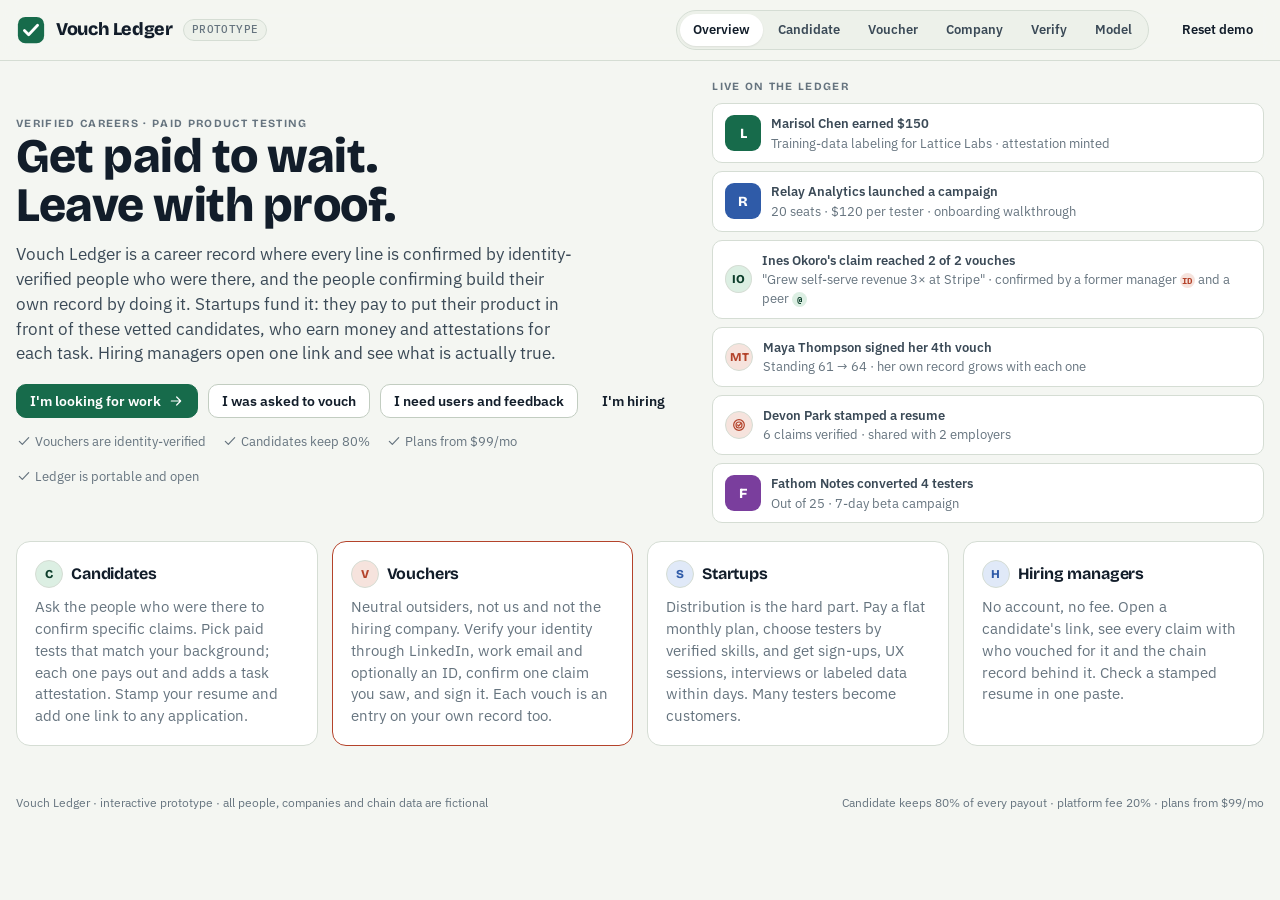
==== prototypes/vouch-ledger/app/index.html @ 1235493a "Add Vouch Ledger design system and split prototype into site and app Move the prototype to prototype" ====
<!doctype html>
<html lang="en">
<head>
<meta charset="UTF-8" />
<meta name="viewport" content="width=device-width, initial-scale=1.0, viewport-fit=cover" />
<title>Vouch Ledger</title>
<meta name="description" content="Vouch Ledger prototype: a portable, verified career ledger plus a paid product-testing marketplace that funds it." />
<link rel="preconnect" href="https://fonts.googleapis.com">
<link rel="stylesheet" href="https://fonts.googleapis.com/css2?family=Bricolage+Grotesque:opsz,wght@12..96,500;12..96,700;12..96,800&family=IBM+Plex+Sans:wght@400;500;600&family=IBM+Plex+Mono:wght@400;500&display=swap">
<style>
:root{
  color-scheme:light;
  --ground:#F4F6F2;--surface:#FFFFFF;--surface-2:#EDF1EA;--surface-3:#E3E9E0;
  --ink:#121D2A;--ink-2:#3B4A57;--muted:#66747F;--line:#D5DDD4;--line-2:#C2CDC1;
  --accent:#176B4B;--accent-strong:#0F5238;--accent-soft:#DCEFE3;--accent-ink:#0B3D2A;
  --seal:#B4432B;--seal-soft:#F6E3DD;
  --good:#1F7A48;--good-soft:#DFF3E6;--warn:#9A6A00;--warn-soft:#FBF0CC;--bad:#A83232;--bad-soft:#F9E0E0;--info:#2F5BA8;--info-soft:#E0E9F8;
  --chain:#2C3E50;
  --shadow:0 10px 30px rgba(18,29,42,.08),0 1px 2px rgba(18,29,42,.06);
  --r:14px;--r-sm:9px;
  --display:"Bricolage Grotesque",ui-sans-serif,system-ui,sans-serif;
  --body:"IBM Plex Sans",ui-sans-serif,system-ui,-apple-system,"Segoe UI",sans-serif;
  --mono:"IBM Plex Mono",ui-monospace,SFMono-Regular,Menlo,monospace;
}
@media (prefers-color-scheme: dark){
  :root:not([data-theme="light"]){
    color-scheme:dark;
    --ground:#0F1512;--surface:#171F1B;--surface-2:#1E2924;--surface-3:#26332D;
    --ink:#E8EDE8;--ink-2:#B9C4BC;--muted:#8A978F;--line:#2B3731;--line-2:#3A4841;
    --accent:#4CBF8B;--accent-strong:#6DD3A3;--accent-soft:#183A2C;--accent-ink:#BFEBD3;
    --seal:#E0725A;--seal-soft:#3A2420;
    --good:#5BCB8E;--good-soft:#173B29;--warn:#E4B740;--warn-soft:#3A3116;--bad:#E67373;--bad-soft:#3E1F1F;--info:#7FA6EA;--info-soft:#1C2A44;
    --chain:#AEBBC7;
    --shadow:0 10px 30px rgba(0,0,0,.35),0 1px 2px rgba(0,0,0,.3);
  }
}
:root[data-theme="dark"]{
  color-scheme:dark;
  --ground:#0F1512;--surface:#171F1B;--surface-2:#1E2924;--surface-3:#26332D;
  --ink:#E8EDE8;--ink-2:#B9C4BC;--muted:#8A978F;--line:#2B3731;--line-2:#3A4841;
  --accent:#4CBF8B;--accent-strong:#6DD3A3;--accent-soft:#183A2C;--accent-ink:#BFEBD3;
  --seal:#E0725A;--seal-soft:#3A2420;
  --good:#5BCB8E;--good-soft:#173B29;--warn:#E4B740;--warn-soft:#3A3116;--bad:#E67373;--bad-soft:#3E1F1F;--info:#7FA6EA;--info-soft:#1C2A44;
  --chain:#AEBBC7;
  --shadow:0 10px 30px rgba(0,0,0,.35),0 1px 2px rgba(0,0,0,.3);
}
*{box-sizing:border-box}
html,body{height:100%}
body{margin:0;background:var(--ground);color:var(--ink);font-family:var(--body);font-size:14.5px;line-height:1.5;-webkit-font-smoothing:antialiased}
button,input,select,textarea{font:inherit;color:inherit}
button{cursor:pointer}
a{color:var(--accent);text-decoration:none}
h1,h2,h3,h4{font-family:var(--display);margin:0;text-wrap:balance;letter-spacing:-.01em}
h1{font-size:clamp(26px,3.2vw,36px);font-weight:800;line-height:1.1}
h2{font-size:20px;font-weight:700}
h3{font-size:16px;font-weight:700}
p{margin:0}
.mono{font-family:var(--mono);font-variant-numeric:tabular-nums}
.num{font-variant-numeric:tabular-nums}
.muted{color:var(--muted)}
.small{font-size:12.5px}
.eyebrow{font-family:var(--display);font-size:11px;font-weight:700;letter-spacing:.12em;text-transform:uppercase;color:var(--muted)}
[hidden]{display:none!important}
svg.i{width:16px;height:16px;flex:none;stroke:currentColor;fill:none;stroke-width:1.8;stroke-linecap:round;stroke-linejoin:round;display:inline-block;vertical-align:-3px}

/* ---------- shell ---------- */
.topbar{position:sticky;top:env(safe-area-inset-top,0px);z-index:20;background:color-mix(in srgb,var(--ground) 86%,transparent);backdrop-filter:blur(10px);border-bottom:1px solid var(--line)}
.topbar-in{max-width:1280px;margin:0 auto;padding:10px 16px;display:flex;align-items:center;gap:14px;flex-wrap:wrap}
.brand{display:flex;align-items:center;gap:10px;font-family:var(--display);font-weight:800;font-size:18px;letter-spacing:-.02em}
.brand .mark{width:30px;height:30px}
.brand .tag{font-family:var(--mono);font-size:10.5px;font-weight:500;color:var(--muted);background:var(--surface-2);border:1px solid var(--line);border-radius:999px;padding:2px 8px;letter-spacing:.04em}
.roles{display:flex;gap:2px;background:var(--surface-2);border:1px solid var(--line);border-radius:999px;padding:3px;margin-left:auto}
.roles button{border:0;background:transparent;border-radius:999px;padding:6px 13px;font-weight:600;font-size:13px;color:var(--ink-2)}
.roles button.on{background:var(--surface);color:var(--ink);box-shadow:0 1px 2px rgba(0,0,0,.08)}
.roles button:focus-visible,.btn:focus-visible,.rail button:focus-visible,.chip:focus-visible{outline:2px solid var(--accent);outline-offset:2px}
.top-actions{display:flex;gap:8px;align-items:center}
.who{display:flex;align-items:center;gap:8px;font-size:13px;color:var(--ink-2)}
.avatar{width:28px;height:28px;border-radius:50%;background:var(--accent-soft);color:var(--accent-ink);display:grid;place-items:center;font-family:var(--display);font-weight:800;font-size:12px;border:1px solid var(--line)}
.avatar.co{background:var(--info-soft);color:var(--info)}
.layout{max-width:1280px;margin:0 auto;padding:18px 16px 48px;display:grid;grid-template-columns:212px minmax(0,1fr);gap:22px}
.rail{position:sticky;top:calc(env(safe-area-inset-top,0px) + 66px);align-self:start;display:flex;flex-direction:column;gap:2px}
.rail button{display:flex;align-items:center;gap:10px;width:100%;text-align:left;border:0;background:transparent;padding:9px 11px;border-radius:10px;color:var(--ink-2);font-weight:500}
.rail button:hover{background:var(--surface-2)}
.rail button.on{background:var(--surface);color:var(--ink);font-weight:600;box-shadow:0 1px 2px rgba(0,0,0,.06);border:1px solid var(--line)}
.rail .cnt{margin-left:auto;font-family:var(--mono);font-size:11px;background:var(--surface-3);border-radius:999px;padding:1px 7px;color:var(--ink-2)}
.rail .sep{height:1px;background:var(--line);margin:8px 6px}
.rail-note{padding:10px 11px;font-size:12px;color:var(--muted);line-height:1.45}
main{min-width:0;display:flex;flex-direction:column;gap:18px}
.page-head{display:flex;align-items:flex-end;justify-content:space-between;gap:16px;flex-wrap:wrap}
.page-head p{max-width:62ch;color:var(--ink-2);margin-top:6px}
@media (max-width: 860px){
  .layout{grid-template-columns:1fr;gap:14px}
  .rail{position:static;flex-direction:row;overflow-x:auto;gap:6px;padding-bottom:4px;scrollbar-width:none}
  .rail button{white-space:nowrap;width:auto;border:1px solid var(--line);background:var(--surface-2)}
  .rail .sep,.rail-note{display:none}
  .roles{margin-left:0;width:100%;overflow-x:auto;scrollbar-width:none;justify-content:flex-start}
  .roles::-webkit-scrollbar{display:none}
  .roles button{flex:none;padding:6px 10px;font-size:12.5px}
  .who .name{display:none}
  .page-head .kpi{align-items:flex-start!important;text-align:left!important}
}

/* ---------- primitives ---------- */
.card{background:var(--surface);border:1px solid var(--line);border-radius:var(--r);padding:18px}
.card.flat{box-shadow:none}
.card.tight{padding:14px}
.grid{display:grid;gap:14px}
.g2{grid-template-columns:repeat(2,minmax(0,1fr))}
.g3{grid-template-columns:repeat(3,minmax(0,1fr))}
.g4{grid-template-columns:repeat(4,minmax(0,1fr))}
.split{display:grid;grid-template-columns:minmax(0,1.6fr) minmax(0,1fr);gap:18px;align-items:start}
@media (max-width:1000px){.g4{grid-template-columns:repeat(2,minmax(0,1fr))}.split{grid-template-columns:minmax(0,1fr)}}
@media (max-width:600px){.g3,.g2,.g4{grid-template-columns:minmax(0,1fr)}}
.row{display:flex;align-items:center;gap:10px;flex-wrap:wrap}
.between{justify-content:space-between}
.stack{display:flex;flex-direction:column;gap:10px}
.btn{display:inline-flex;align-items:center;gap:7px;border:1px solid var(--line-2);background:var(--surface);color:var(--ink);border-radius:10px;padding:8px 13px;font-weight:600;font-size:13.5px;line-height:1.2;transition:transform .08s ease,background .15s}
.btn:hover{background:var(--surface-2)}
.btn:active{transform:translateY(1px)}
.btn.primary{background:var(--accent);border-color:var(--accent);color:#fff}
.btn.primary:hover{background:var(--accent-strong)}
:root[data-theme="dark"] .btn.primary,:root:not([data-theme="light"]) .btn.primary{color:#07130D}
@media (prefers-color-scheme: light){:root:not([data-theme="dark"]) .btn.primary{color:#fff}}
:root[data-theme="light"] .btn.primary{color:#fff}
.btn.ghost{border-color:transparent;background:transparent}
.btn.ghost:hover{background:var(--surface-2)}
.btn.sm{padding:5px 10px;font-size:12.5px;border-radius:8px}
.btn.seal{background:var(--seal);border-color:var(--seal);color:#fff}
.btn:disabled{opacity:.5;cursor:not-allowed}
.pill{display:inline-flex;align-items:center;gap:5px;border-radius:999px;padding:2px 9px;font-size:11.5px;font-weight:600;letter-spacing:.01em;line-height:1.6;white-space:nowrap}
.pill.good{background:var(--good-soft);color:var(--good)}
.pill.warn{background:var(--warn-soft);color:var(--warn)}
.pill.bad{background:var(--bad-soft);color:var(--bad)}
.pill.info{background:var(--info-soft);color:var(--info)}
.pill.neutral{background:var(--surface-3);color:var(--ink-2)}
.pill.accent{background:var(--accent-soft);color:var(--accent-ink)}
.pill.seal{background:var(--seal-soft);color:var(--seal)}
.dot{width:7px;height:7px;border-radius:50%;background:currentColor;display:inline-block}
.chips{display:flex;gap:6px;flex-wrap:wrap}
.chip{border:1px solid var(--line);background:var(--surface);border-radius:999px;padding:4px 11px;font-size:12.5px;font-weight:500;color:var(--ink-2)}
.chip.on{background:var(--ink);color:var(--ground);border-color:var(--ink)}
.kpi{display:flex;flex-direction:column;gap:4px}
.kpi .v{font-family:var(--display);font-size:28px;font-weight:800;letter-spacing:-.02em;line-height:1;font-variant-numeric:tabular-nums}
.kpi .l{font-size:12.5px;color:var(--muted)}
.kpi .d{font-size:12px;color:var(--good);font-weight:600}
.bar{height:6px;background:var(--surface-3);border-radius:999px;overflow:hidden}
.bar > i{display:block;height:100%;background:var(--accent);border-radius:999px;transition:width .5s ease}
.bar.seal > i{background:var(--seal)}
.tbl{width:100%;border-collapse:collapse;font-size:13.5px}
.tbl th{text-align:left;font-size:11px;letter-spacing:.08em;text-transform:uppercase;color:var(--muted);font-weight:600;padding:8px 10px;border-bottom:1px solid var(--line)}
.tbl td{padding:10px;border-bottom:1px solid var(--line);vertical-align:middle}
.tbl tr:last-child td{border-bottom:0}
.tbl .r{text-align:right;font-variant-numeric:tabular-nums}
.tbl-wrap{overflow-x:auto}
.hash{font-family:var(--mono);font-size:12px;color:var(--chain);background:var(--surface-2);border:1px solid var(--line);border-radius:6px;padding:1px 6px;white-space:nowrap}
.field{display:flex;flex-direction:column;gap:5px}
.field label{font-size:12.5px;font-weight:600;color:var(--ink-2)}
.field input,.field select,.field textarea{border:1px solid var(--line-2);background:var(--surface);border-radius:9px;padding:9px 11px;font-size:14px;width:100%}
.field input:focus,.field select:focus,.field textarea:focus{outline:2px solid var(--accent);outline-offset:0;border-color:transparent}
.field .hint{font-size:12px;color:var(--muted)}
.note{background:var(--surface-2);border:1px dashed var(--line-2);border-radius:var(--r-sm);padding:10px 12px;font-size:13px;color:var(--ink-2)}
.divider{height:1px;background:var(--line);margin:4px 0}
.toast-wrap{position:fixed;left:50%;bottom:calc(18px + env(safe-area-inset-bottom,0px));transform:translateX(-50%);display:flex;flex-direction:column;gap:8px;z-index:60;width:min(92vw,420px)}
.toast{background:var(--ink);color:var(--ground);padding:11px 14px;border-radius:12px;font-size:13.5px;font-weight:500;box-shadow:var(--shadow);display:flex;gap:10px;align-items:center;animation:pop .25s ease}
.toast .sealmini{width:20px;height:20px;flex:none}
@keyframes pop{from{opacity:0;transform:translateY(8px)}to{opacity:1;transform:none}}
.modal-bg{position:fixed;inset:0;background:rgba(9,15,12,.5);display:grid;place-items:center;z-index:50;padding:16px;backdrop-filter:blur(4px)}
.modal{background:var(--surface);border:1px solid var(--line);border-radius:18px;width:min(720px,100%);max-height:min(90vh,860px);overflow:auto;box-shadow:var(--shadow);padding:22px;animation:pop .2s ease}
.modal.narrow{width:min(520px,100%)}
.steps{display:flex;gap:6px;align-items:center;font-size:12px;color:var(--muted);flex-wrap:wrap}
.steps b{color:var(--ink);font-weight:600}
.steps .s{display:flex;align-items:center;gap:6px}
.steps .n{width:20px;height:20px;border-radius:50%;background:var(--surface-3);display:grid;place-items:center;font-family:var(--mono);font-size:11px;color:var(--ink-2)}
.steps .s.done .n,.steps .s.cur .n{background:var(--accent);color:#fff}

/* ---------- ledger entries ---------- */
.entry{display:grid;grid-template-columns:44px minmax(0,1fr) auto;gap:12px;padding:13px 0;border-bottom:1px solid var(--line);align-items:start}
.entry:last-child{border-bottom:0}
.entry .ic{width:40px;height:40px;border-radius:11px;display:grid;place-items:center;background:var(--surface-2);color:var(--ink-2)}
.entry .ic.skill{background:var(--accent-soft);color:var(--accent-ink)}
.entry .ic.task{background:var(--info-soft);color:var(--info)}
.entry .ic.claim{background:var(--seal-soft);color:var(--seal)}
.entry .ic.endorse{background:var(--warn-soft);color:var(--warn)}
.entry .ic.vouch{background:var(--seal-soft);color:var(--seal)}
.entry .t{font-weight:600}
.entry .m{font-size:12.5px;color:var(--muted);margin-top:2px}
.entry .proof{margin-top:8px;display:flex;gap:6px;flex-wrap:wrap;align-items:center}
.entry.new{animation:glow 1.6s ease}
@keyframes glow{0%{background:var(--accent-soft)}100%{background:transparent}}
.strength{display:grid;grid-template-columns:auto 1fr;gap:16px;align-items:center}
.ring{width:96px;height:96px;position:relative}
.ring svg{width:100%;height:100%;transform:rotate(-90deg)}
.ring .v{position:absolute;inset:0;display:grid;place-items:center;font-family:var(--display);font-weight:800;font-size:26px;letter-spacing:-.03em}
.ring .v small{font-size:8.5px;color:var(--muted);font-weight:600;font-family:var(--body);display:block;text-align:center;letter-spacing:.04em}
.opp{display:grid;grid-template-columns:minmax(0,1fr) auto;gap:14px;align-items:start}
.opp .pay{font-family:var(--display);font-weight:800;font-size:22px;letter-spacing:-.02em;text-align:right;line-height:1}
.opp .pay small{display:block;font-family:var(--body);font-size:11.5px;color:var(--muted);font-weight:500;margin-top:3px}
.opp .meta{display:flex;gap:12px;flex-wrap:wrap;font-size:12.5px;color:var(--muted);margin-top:6px}
.opp .meta span{display:inline-flex;align-items:center;gap:5px}
.opp .issues{margin-top:10px;display:flex;gap:6px;flex-wrap:wrap;align-items:center;font-size:12px;color:var(--muted)}
.logo{width:36px;height:36px;border-radius:9px;display:grid;place-items:center;font-family:var(--display);font-weight:800;font-size:14px;color:#fff;flex:none}
.tasklist{display:flex;flex-direction:column;gap:6px}
.task{display:flex;align-items:center;gap:10px;padding:9px 11px;border:1px solid var(--line);border-radius:10px;background:var(--surface);flex-wrap:wrap}
.task .btn{white-space:nowrap}
.task.done{background:var(--surface-2);color:var(--muted);text-decoration:line-through}
.task .cb{width:18px;height:18px;border-radius:5px;border:1.5px solid var(--line-2);display:grid;place-items:center;flex:none}
.task.done .cb{background:var(--accent);border-color:var(--accent);color:#fff;text-decoration:none}
.task .btn{margin-left:auto}
.seal{width:120px;height:120px}
.seal-wrap{display:grid;place-items:center;padding:8px}
@keyframes stamp{0%{transform:scale(1.8) rotate(-18deg);opacity:0}60%{transform:scale(.96) rotate(-8deg);opacity:1}80%{transform:scale(1.03) rotate(-8deg)}100%{transform:scale(1) rotate(-8deg)}}
.seal.stamp{animation:stamp .55s cubic-bezier(.2,.8,.2,1) both}
.chainlog{font-family:var(--mono);font-size:12px;background:var(--surface-2);border:1px solid var(--line);border-radius:10px;padding:12px;color:var(--ink-2);line-height:1.7;min-height:118px}
.chainlog .ok{color:var(--good)}
.resume{background:var(--surface);border:1px solid var(--line);border-radius:10px;padding:22px 24px;position:relative;font-size:12.5px;line-height:1.5;color:var(--ink-2);overflow:hidden;min-height:340px}
.resume h4{font-family:var(--display);font-size:18px;color:var(--ink);margin:0}
.resume .l{font-size:10.5px;letter-spacing:.1em;text-transform:uppercase;color:var(--muted);margin:14px 0 4px;font-weight:600}
.resume .claim{padding:5px 8px;border-radius:6px;margin:2px -8px;display:flex;gap:8px;align-items:flex-start;cursor:pointer;border:1px solid transparent}
.resume .claim:hover{background:var(--surface-2)}
.resume .claim.v{border-color:var(--good-soft)}
.resume .claim .st{flex:none;margin-top:2px}
.resume .stampmark{position:absolute;right:16px;top:16px;width:104px;height:104px;opacity:0;pointer-events:none}
.resume.stamped .stampmark{opacity:1;animation:stamp .55s cubic-bezier(.2,.8,.2,1) both}
.resume .foot{margin-top:18px;padding-top:10px;border-top:1px dashed var(--line-2);font-family:var(--mono);font-size:10.5px;color:var(--muted);display:none;justify-content:space-between;gap:10px;flex-wrap:wrap}
.resume.stamped .foot{display:flex}
.qr{width:44px;height:44px;flex:none}
.linkbox{display:flex;gap:8px;align-items:center;background:var(--surface-2);border:1px solid var(--line);border-radius:10px;padding:8px 8px 8px 12px;font-family:var(--mono);font-size:12.5px;overflow:hidden}
.linkbox span{overflow:hidden;text-overflow:ellipsis;white-space:nowrap;flex:1;min-width:0}
.pool{display:grid;grid-template-columns:auto minmax(0,1fr) auto;gap:12px;align-items:center;padding:12px 0;border-bottom:1px solid var(--line)}
.pool:last-child{border-bottom:0}
.pool .badges{display:flex;gap:5px;flex-wrap:wrap;margin-top:4px}
.mini{font-size:11px;background:var(--surface-2);border:1px solid var(--line);border-radius:6px;padding:1px 6px;color:var(--ink-2)}
.funnel{display:grid;gap:8px}
.funnel .f{display:grid;grid-template-columns:150px 1fr 48px;gap:10px;align-items:center;font-size:13px}
.funnel .f .b{height:18px;border-radius:5px;background:var(--accent-soft);position:relative;overflow:hidden}
.funnel .f .b i{position:absolute;inset:0 auto 0 0;background:var(--accent);border-radius:5px}
.quote{border-left:3px solid var(--line-2);padding:4px 12px;font-size:13.5px;color:var(--ink-2)}
.quote .by{font-size:12px;color:var(--muted);margin-top:4px}
.plan{border:1px solid var(--line);border-radius:var(--r);padding:16px;display:flex;flex-direction:column;gap:10px;position:relative}
.plan.cur{border-color:var(--accent);box-shadow:0 0 0 3px var(--accent-soft)}
.plan .price{font-family:var(--display);font-size:30px;font-weight:800;letter-spacing:-.03em}
.plan .price small{font-family:var(--body);font-size:12.5px;color:var(--muted);font-weight:500}
.plan ul{margin:0;padding-left:18px;font-size:13px;color:var(--ink-2);display:flex;flex-direction:column;gap:4px}
.plan .cur-tag{position:absolute;top:-10px;left:14px;background:var(--accent);color:#fff;font-size:10.5px;font-weight:700;letter-spacing:.08em;text-transform:uppercase;border-radius:999px;padding:2px 8px}
.verify-head{display:grid;grid-template-columns:auto minmax(0,1fr) auto;gap:16px;align-items:center}
.verify-head .avatar{width:56px;height:56px;font-size:20px}
.pub-note{background:var(--accent-ink);color:#fff;border-radius:var(--r);padding:12px 16px;font-size:13px;display:flex;gap:10px;align-items:center;flex-wrap:wrap}
:root[data-theme="dark"] .pub-note{background:var(--accent-soft);color:var(--accent-ink)}
.proofbox{background:var(--surface-2);border:1px solid var(--line);border-radius:10px;padding:12px;font-family:var(--mono);font-size:12px;display:grid;grid-template-columns:auto 1fr;gap:4px 14px;color:var(--ink-2);overflow-x:auto}
.proofbox b{color:var(--muted);font-weight:500}
.flywheel{width:100%;max-width:560px;margin:0 auto;display:block}
.range{width:100%}
.big{font-family:var(--display);font-size:34px;font-weight:800;letter-spacing:-.03em;line-height:1}
.marketing{display:grid;grid-template-columns:minmax(0,1.1fr) minmax(0,.9fr);gap:22px;align-items:center}
@media (max-width:900px){.marketing{grid-template-columns:1fr}}
.hero h1{font-size:clamp(30px,4.4vw,48px);line-height:1.02}
.hero p.lead{font-size:16.5px;color:var(--ink-2);max-width:56ch;margin-top:12px}
.ticker{display:flex;flex-direction:column;gap:8px}
.tick{display:flex;gap:10px;align-items:center;padding:10px 12px;border:1px solid var(--line);border-radius:10px;background:var(--surface);font-size:13px}
.tick .who{font-weight:600}
@media (prefers-reduced-motion: reduce){*{animation:none!important;transition:none!important}}
.vchip{display:inline-flex;align-items:center;gap:6px;border:1px solid var(--line);background:var(--surface);border-radius:999px;padding:2px 8px 2px 2px;font-size:12px;color:var(--ink-2)}
.vchip .avatar{width:20px;height:20px;font-size:9px}
.vchip .badges{display:inline-flex;gap:2px}
.vb{display:inline-grid;place-items:center;width:15px;height:15px;border-radius:50%;font-size:9px;font-weight:700;font-family:var(--mono);line-height:1}
.vb.li{background:var(--info-soft);color:var(--info)}
.vb.em{background:var(--accent-soft);color:var(--accent-ink)}
.vb.id{background:var(--seal-soft);color:var(--seal)}
.vb.off{background:var(--surface-3);color:var(--muted);opacity:.6}
.voucher{display:grid;grid-template-columns:auto minmax(0,1fr) auto;gap:12px;align-items:center;padding:12px 0;border-bottom:1px solid var(--line)}
.voucher:last-child{border-bottom:0}
.tier{display:flex;gap:8px;align-items:center;font-size:12.5px;padding:8px 10px;border:1px solid var(--line);border-radius:9px;background:var(--surface-2)}
.tier b{font-family:var(--mono);font-size:11px;min-width:34px}
.breakdown{display:grid;gap:8px;margin-top:10px}
.breakdown .b{display:grid;grid-template-columns:150px 1fr 36px;gap:10px;align-items:center;font-size:12.5px}
.breakdown .b .bar{height:8px}
.breakdown .b .bar > i.v{background:var(--seal)}
.breakdown .b .bar > i.c{background:var(--info)}
.breakdown .b .bar > i.t{background:var(--accent)}
.breakdown .b .bar > i.d{background:var(--muted)}
.req{border:1px solid var(--line);border-radius:12px;padding:14px;display:flex;flex-direction:column;gap:8px;background:var(--surface)}
.req.done{background:var(--surface-2)}
.req .ctx{font-size:13px;color:var(--ink-2);background:var(--surface-2);border-radius:8px;padding:8px 10px;border-left:3px solid var(--line-2)}
.radio{display:flex;flex-direction:column;gap:6px}
.radio label{display:flex;gap:10px;align-items:flex-start;border:1px solid var(--line);border-radius:9px;padding:9px 11px;cursor:pointer;font-size:13.5px}
.radio label:has(input:checked){border-color:var(--accent);background:var(--accent-soft)}
.radio input{margin-top:3px;width:auto;flex:none}
.radio label > span{flex:1;min-width:0}
.footer{max-width:1280px;margin:0 auto;padding:0 16px 32px;font-size:12px;color:var(--muted);display:flex;gap:12px;flex-wrap:wrap;justify-content:space-between}
</style>
</head>
<body>

<svg width="0" height="0" style="position:absolute" aria-hidden="true">
  <defs>
    <path id="sealpath" d="M60,60 m-44,0 a44,44 0 1,1 88,0 a44,44 0 1,1 -88,0"/>
  </defs>
</svg>

<div class="topbar">
  <div class="topbar-in">
    <div class="brand">
      <svg class="mark" viewBox="0 0 32 32" aria-hidden="true"><rect x="2" y="2" width="28" height="28" rx="8" fill="var(--accent)"/><path d="M9 16.5l4.5 4.5L23 11" stroke="#fff" stroke-width="3" fill="none" stroke-linecap="round" stroke-linejoin="round"/></svg>
      Vouch Ledger <span class="tag">PROTOTYPE</span>
    </div>
    <div class="roles" role="tablist" aria-label="Choose a perspective">
      <button data-role="home" role="tab">Overview</button>
      <button data-role="candidate" role="tab">Candidate</button>
      <button data-role="voucher" role="tab">Voucher</button>
      <button data-role="company" role="tab">Company</button>
      <button data-role="verify" role="tab">Verify</button>
      <button data-role="model" role="tab">Model</button>
    </div>
    <div class="top-actions">
      <div class="who" id="who"></div>
      <button class="btn sm ghost" id="resetBtn" title="Reset demo data">Reset demo</button>
    </div>
  </div>
</div>

<div class="layout" id="layout">
  <nav class="rail" id="rail" aria-label="Section"></nav>
  <main id="main"></main>
</div>
<div class="footer"><span>Vouch Ledger · interactive prototype · all people, companies and chain data are fictional</span><span>Candidate keeps 80% of every payout · platform fee 20% · plans from $99/mo</span></div>
<div class="toast-wrap" id="toasts"></div>
<div id="modalRoot"></div>

<script>
/* ============================================================
   Vouch Ledger prototype — single-file, in-memory state with
   optional localStorage persistence. Everything here is fictional.
   ============================================================ */
const KEY='vouch-ledger-proto-v4';
const uid=()=>Math.random().toString(36).slice(2,9);
const hex=(n)=>Array.from({length:n},()=>'0123456789abcdef'[Math.floor(Math.random()*16)]).join('');
const shortHash=(h)=>h.slice(0,6)+'…'+h.slice(-4);
const money=(n)=>'$'+Number(n).toLocaleString('en-US',{maximumFractionDigits:0});
const today=new Date('2026-09-26T09:00:00');
const fmtDate=(iso)=>new Date(iso).toLocaleDateString('en-US',{month:'short',day:'numeric',year:'numeric'});
const daysAgo=(d)=>new Date(today.getTime()-d*864e5).toISOString();

const COMPANIES={
  relay:{name:'Relay Analytics',color:'#2F5BA8',stage:'Seed · analytics for ops teams',initial:'R'},
  fathom:{name:'Fathom Notes',color:'#7A3E9D',stage:'Pre-seed · AI meeting notes',initial:'F'},
  quill:{name:'Quill CRM',color:'#B4432B',stage:'Series A · CRM for agencies',initial:'Q'},
  lattice:{name:'Lattice Labs',color:'#176B4B',stage:'Seed · UI understanding models',initial:'L'},
  northwind:{name:'Northwind Payroll',color:'#8A6D1F',stage:'Series A · payroll for SMB',initial:'N'},
  brightline:{name:'Brightline',color:'#1F7A7A',stage:'Pre-seed · job search CRM',initial:'B'},
};

function seed(){
  return {
    role:'home', cView:'dashboard', coView:'dashboard', vView:'profile', mView:'flywheel',
    oppFilter:'all',
    candidate:{name:'Alex Rivera',title:'Senior Product Designer',loc:'Austin, TX',handle:'alex-rivera',did:'did:vouch:0x8f3a19c4e2b7d0a6f15c21e',joined:daysAgo(212)},
    ledger:[
      {id:'a1',kind:'claim',title:'Led checkout redesign that lifted activation 18% at Loom',by:'Vouched by Priya Natarajan (manager) and Daniel Okafor (peer)',date:daysAgo(160),tx:'0x7c1f0a9e3b2d4c5f6a7b8c9d0e1f2a3b4c5d6e7f8091a2b3c4d5e6f708192a3b',block:18391204,status:'verified',weight:14,vouches:2,vouchedBy:['priya','daniel']},
      {id:'a2',kind:'skill',title:'Figma prototyping · advanced',by:'Attested by Priya Natarajan, Head of Design, Loom',date:daysAgo(158),tx:'0x91be2c7d4e5f60718293a4b5c6d7e8f9011223344556677889900aabbccddeef',block:18391877,status:'verified',weight:10,attester:'priya'},
      {id:'a3',kind:'endorse',title:'Design systems',by:'Endorsed by Daniel Okafor, Staff Designer, Loom',date:daysAgo(151),tx:'0x3a4b5c6d7e8f9011223344556677889900aabbccddeeff00112233445566778',block:18402210,status:'verified',weight:6,attester:'daniel'},
      {id:'a4',kind:'task',title:'Import workflow usability test · 30 min',by:'Completed for Quill CRM · paid $60',date:daysAgo(74),tx:'0x5d6e7f8091a2b3c4d5e6f708192a3b4c5d6e7f8091a2b3c4d5e6f708192a3b4c',block:18866321,status:'verified',weight:8,payout:60,company:'quill'},
      {id:'a5',kind:'task',title:'Labeled 200 UI screenshots for training data',by:'Completed for Lattice Labs · paid $150 · accuracy 97%',date:daysAgo(61),tx:'0xa2b3c4d5e6f708192a3b4c5d6e7f8091a2b3c4d5e6f708192a3b4c5d6e7f8091',block:18942018,status:'verified',weight:9,payout:150,company:'lattice'},
      {id:'a6',kind:'skill',title:'User research synthesis',by:'Attested by Relay Analytics after onboarding walkthrough + interview',date:daysAgo(55),tx:'0xc4d5e6f708192a3b4c5d6e7f8091a2b3c4d5e6f708192a3b4c5d6e7f8091a2b3',block:18977450,status:'verified',weight:9},
      {id:'a7',kind:'task',title:'Onboarding walkthrough + 20-min interview',by:'Completed for Relay Analytics · paid $120',date:daysAgo(55),tx:'0xe6f708192a3b4c5d6e7f8091a2b3c4d5e6f708192a3b4c5d6e7f8091a2b3c4d5',block:18977452,status:'verified',weight:8,payout:120,company:'relay'},
      {id:'a8',kind:'claim',title:'Shipped Cadence Health mobile app 0→1 (iOS + Android)',by:'1 of 2 vouches · Samir Haddad confirmed, Maya Thompson pending',date:daysAgo(20),tx:'0x0819a2b3c4d5e6f708192a3b4c5d6e7f8091a2b3c4d5e6f708192a3b4c5d6e7f',block:19218830,status:'pending',weight:4,vouches:1,vouchedBy:['sam'],pendingFrom:['maya']},
      {id:'a9',kind:'credential',title:'NN/g UX Certification',by:'Self-attested · certificate document hash anchored',date:daysAgo(12),tx:'0x2a3b4c5d6e7f8091a2b3c4d5e6f708192a3b4c5d6e7f8091a2b3c4d5e6f70819',block:19275112,status:'verified',weight:3},
      {id:'a10',kind:'claim',title:'Ran a 40-session usability program for Tandem as a contractor',by:'Vouched by Jules Ferreira (client)',date:daysAgo(33),tx:'0x6c7d8e9f0a1b2c3d4e5f60718293a4b5c6d7e8f90a1b2c3d4e5f60718293a4b5',block:19140077,status:'verified',weight:8,vouches:1,vouchedBy:['jules']},
    ],
    vouchers:{
      priya:{id:'priya',name:'Priya Natarajan',title:'Head of Design, Loom',rel:'Former manager',li:true,em:true,gov:true,standing:84,given:12,disputes:0},
      daniel:{id:'daniel',name:'Daniel Okafor',title:'Staff Designer, Loom',rel:'Former peer',li:true,em:true,gov:false,standing:79,given:7,disputes:0},
      jules:{id:'jules',name:'Jules Ferreira',title:'Founder, Tandem',rel:'Former client',li:true,em:true,gov:true,standing:72,given:5,disputes:0},
      maya:{id:'maya',name:'Maya Thompson',title:'Engineering Lead, Cadence Health',rel:'Former cross-functional lead',li:true,em:true,gov:false,standing:61,given:3,disputes:0},
      sam:{id:'sam',name:'Samir Haddad',title:'VP Product, Cadence Health',rel:'Former skip-level',li:true,em:false,gov:false,standing:44,given:1,disputes:0},
    },
    requests:[
      {id:'r1',to:'maya',from:'Alex Rivera',fromHandle:'alex-rivera',fromTitle:'Senior Product Designer',claimId:'a8',claim:'Shipped Cadence Health mobile app 0→1 (iOS + Android)',context:'We worked together at Cadence 2020–2022. You led the mobile engineering team; I was design lead on the app from the first prototype to the App Store launch.',rel:'Cross-functional lead',status:'pending',sent:daysAgo(20),others:'Samir Haddad (VP Product) has already confirmed'},
      {id:'r2',to:'maya',from:'Devon Park',fromHandle:'devon-park',fromTitle:'Ops lead',claimId:null,claim:'Wrote the Cadence Health support operations playbook',context:'You reviewed the escalation section in 2021 and we shipped it together with the on-call rotation.',rel:'Peer',status:'pending',sent:daysAgo(2),others:'No other vouches yet'},
      {id:'r3',to:'maya',from:'Tomas Lindqvist',fromHandle:'tomas-lindqvist',fromTitle:'Data analyst',claimId:null,claim:'Owned analytics for the Cadence patient portal',context:'',rel:'Report',status:'confirmed',sent:daysAgo(40),others:''},
    ],
    voucherLedger:[
      {id:'v1',kind:'vouch',title:'Vouched for Tomas Lindqvist · portal analytics ownership',by:'Signed with verified identity · no dispute',date:daysAgo(40),tx:'0x'+'ab12'.repeat(16),block:19061120,status:'verified',weight:4},
      {id:'v2',kind:'vouch',title:'Vouched for Ines Okoro · shipped billing migration',by:'Signed with verified identity · no dispute',date:daysAgo(88),tx:'0x'+'cd34'.repeat(16),block:18821004,status:'verified',weight:4},
      {id:'v3',kind:'skill',title:'Mobile engineering leadership',by:'Attested by Samir Haddad, VP Product, Cadence Health',date:daysAgo(120),tx:'0x'+'ef56'.repeat(16),block:18640901,status:'verified',weight:10},
    ],
    vView2:'inbox',
    opps:[
      {id:'o1',company:'relay',title:'Onboarding walkthrough + 20-min feedback interview',type:'UX walkthrough + interview',pay:120,time:'45 min',seats:6,total:20,issues:['Task attestation','Skill: product feedback'],needs:['Product design','B2B SaaS'],match:94,desc:'Set up a workspace from a blank account, connect a sample data source, and build one dashboard. Then a 20-minute call with our PM.',steps:['Create account with your Vouch invite link','Connect the sample data source','Build one dashboard and share it','Complete the 20-minute interview'],state:'open'},
      {id:'o2',company:'fathom',title:'7-day beta usage with daily check-in',type:'Beta usage + feedback',pay:85,time:'7 days · ~10 min/day',seats:12,total:25,issues:['Task attestation','Endorsement: written feedback'],needs:['Knowledge work','Meetings weekly'],match:88,desc:'Use Fathom for your real meetings for a week. Answer a 3-question check-in each day. Includes 3 months free after.',steps:['Install the desktop app','Record at least 5 meetings','Submit 7 daily check-ins','Rate summaries against your own notes'],state:'active',progress:[true,true,false,false],started:daysAgo(4)},
      {id:'o3',company:'quill',title:'Import workflow usability test',type:'Moderated usability test',pay:60,time:'30 min',seats:3,total:10,issues:['Task attestation'],needs:['CRM experience'],match:71,desc:'Screen-share while importing a CSV of contacts; think aloud.',steps:['Book a 30-minute slot','Complete the moderated session'],state:'open'},
      {id:'o4',company:'lattice',title:'Label 200 UI screenshots for training data',type:'Training data · expert labeling',pay:150,time:'~2 hrs',seats:20,total:60,issues:['Task attestation','Skill: UI taxonomy'],needs:['Product design','Design systems'],match:97,desc:'Tag components, layout patterns and accessibility issues in 200 app screenshots. Requires a verified design skill attestation.',steps:['Pass the 10-item calibration set','Label batches 1–4','Review 20 disputed items'],state:'open'},
      {id:'o5',company:'northwind',title:'15-min call: compare us to your current payroll tool',type:'Customer discovery call',pay:45,time:'15 min',seats:8,total:15,issues:['Task attestation'],needs:['Runs payroll','Ops or finance'],match:38,desc:'We want to hear how you run payroll today and where it breaks.',steps:['Book a slot','Complete the call'],state:'open'},
      {id:'o6',company:'brightline',title:'Walk us through your job-search workflow',type:'UX interview + perk',pay:30,time:'25 min',seats:22,total:50,issues:['Task attestation'],needs:['Actively job searching'],match:82,perk:'3 months free',desc:'Show us how you track applications today. First 50 testers get 3 months of Brightline free.',steps:['Book a slot','Complete the interview','Optional: accept the free plan'],state:'open'},
    ],
    payouts:[
      {id:'p1',date:daysAgo(55),company:'relay',what:'Onboarding walkthrough + interview',gross:150,net:120,status:'paid'},
      {id:'p2',date:daysAgo(61),company:'lattice',what:'Training data labeling',gross:187.5,net:150,status:'paid'},
      {id:'p3',date:daysAgo(74),company:'quill',what:'Import workflow usability test',gross:75,net:60,status:'paid'},
      {id:'p4',date:daysAgo(4),company:'fathom',what:'7-day beta usage (in progress)',gross:106.25,net:85,status:'pending'},
    ],
    lifetimeBefore:825, /* earlier payouts not itemised */
    stamped:false, stampCode:null,
    applyLinks:[{id:'l1',for:'Linear · Senior Product Designer',code:'lnr-7k2',views:3,created:daysAgo(6)},{id:'l2',for:'Notion · Staff Designer, Growth',code:'ntn-c91',views:1,created:daysAgo(2)}],
    company:{key:'relay',plan:'growth',seatsUsed:26,seatsTotal:40,renews:daysAgo(-9),invited:[]},
    campaigns:[
      {id:'c1',oppId:'o1',status:'live',completed:14,seats:20,pay:120,converted:3,score:4.4,type:'UX walkthrough + interview',title:'Onboarding walkthrough + 20-min feedback interview',issues:['Task attestation','Skill: product feedback'],created:daysAgo(21),
        funnel:[['Invited',20],['Accepted',18],['Started',16],['Completed',14],['Became customers',3]],
        quotes:[['The "connect data" step assumes I know what a schema is. I did not.','Marisol C. · PM, 6 yrs'],['Dashboard builder is great once you find it. Took me 4 minutes to find it.','Alex R. · Product Designer'],['I would pay for this if the free tier let me invite one teammate.','Devon P. · Ops lead']]},
      {id:'c3',status:'completed',completed:12,seats:12,pay:40,converted:3,score:4.1,type:'Pricing page reaction test',title:'Pricing page reaction test (unmoderated)',issues:['Task attestation'],created:daysAgo(48),
        funnel:[['Invited',12],['Accepted',12],['Started',12],['Completed',12],['Became customers',3]],
        quotes:[['"Per seat" made me close the tab. Tell me what a 5-person team costs.','Ines O. · Founder'],['The comparison table sold me more than the hero.','Tomas L. · Data analyst']]},
      {id:'c2',status:'draft',completed:0,seats:15,pay:90,converted:0,score:null,type:'Moderated usability test',title:'Dashboard builder usability (v2 layout)',issues:['Task attestation'],created:daysAgo(1),funnel:[],quotes:[]},
    ],
    pool:[
      {id:'t1',name:'Ines Okoro',title:'Founder & operator, ex-Stripe',strength:91,att:14,rate:100,skills:['B2B SaaS','Ops','Pricing'],last:'2 days ago'},
      {id:'t2',name:'Marisol Chen',title:'Product Manager',strength:88,att:11,rate:100,skills:['Analytics','B2B SaaS','Onboarding'],last:'Today'},
      {id:'t3',name:'Hana Yusuf',title:'Growth marketer',strength:77,att:9,rate:92,skills:['Attribution','Analytics','Email'],last:'Yesterday'},
      {id:'t4',name:'Alex Rivera',title:'Senior Product Designer',strength:72,att:9,rate:100,skills:['Product design','Design systems','B2B SaaS'],last:'Today'},
      {id:'t5',name:'Devon Park',title:'Ops lead, 40-person agency',strength:64,att:7,rate:86,skills:['Ops','CRM','Spreadsheets'],last:'3 days ago'},
      {id:'t6',name:'Tomas Lindqvist',title:'Data analyst',strength:58,att:5,rate:100,skills:['SQL','Analytics','Dashboards'],last:'5 days ago'},
    ],
    verifyLog:{}, stampCheck:null,
  };
}

let S=load();
function load(){try{const raw=localStorage.getItem(KEY);if(raw){const p=JSON.parse(raw);if(p&&p.ledger&&p.vouchers)return p;}}catch(e){}return seed();}
function save(){try{localStorage.setItem(KEY,JSON.stringify(S));}catch(e){}}
function set(fn){fn(S);save();render();}

/* ---------- derived ---------- */
const ledgerStrength=()=>Math.min(100,S.ledger.reduce((a,e)=>a+(e.status==='verified'?e.weight:Math.round(e.weight/2)),0)+ (S.stamped?3:0));
const earnedThisQuarter=()=>S.payouts.filter(p=>p.status==='paid'&&new Date(p.date)>new Date('2026-07-01')).reduce((a,p)=>a+p.net,0);
const lifetime=()=>S.lifetimeBefore+S.payouts.filter(p=>p.status==='paid').reduce((a,p)=>a+p.net,0);
const pendingNet=()=>S.payouts.filter(p=>p.status==='pending').reduce((a,p)=>a+p.net,0);
const co=(k)=>COMPANIES[k]||{name:'Your company',color:'#2F5BA8',initial:'Y',stage:''};
const PLANS={starter:{name:'Starter',price:99,seats:10,blurb:'For a first experiment',feat:['10 tester seats / month','Self-serve campaign builder','Feedback digest + transcripts','Attestations issued in your name']},growth:{name:'Growth',price:299,seats:40,blurb:'For a team shipping weekly',feat:['40 tester seats / month','Recommended testers ranked by ledger strength','Convert-to-customer tracking','Training-data campaigns']},scale:{name:'Scale',price:899,seats:150,blurb:'For a product-led growth motion',feat:['150 tester seats / month','Dedicated pool curation','API + webhook export','Custom attestation schemas']}};
const FEE=0.2;

/* ---------- icons ---------- */
const I={
  check:'<svg class="i" viewBox="0 0 24 24"><path d="M5 12.5l4.5 4.5L19 7"/></svg>',
  shield:'<svg class="i" viewBox="0 0 24 24"><path d="M12 3l7 3v6c0 4.5-3 7.5-7 9-4-1.5-7-4.5-7-9V6z"/><path d="M9 12l2 2 4-4"/></svg>',
  coin:'<svg class="i" viewBox="0 0 24 24"><circle cx="12" cy="12" r="8"/><path d="M12 8v8M9.5 10.5c0-1 1-1.5 2.5-1.5s2.5.5 2.5 1.5-1 1.5-2.5 1.5-2.5.5-2.5 1.5 1 1.5 2.5 1.5 2.5-.5 2.5-1.5"/></svg>',
  link:'<svg class="i" viewBox="0 0 24 24"><path d="M10 14a4 4 0 005.7 0l3-3a4 4 0 00-5.7-5.7l-1 1"/><path d="M14 10a4 4 0 00-5.7 0l-3 3a4 4 0 005.7 5.7l1-1"/></svg>',
  copy:'<svg class="i" viewBox="0 0 24 24"><rect x="9" y="9" width="11" height="11" rx="2"/><path d="M5 15V6a2 2 0 012-2h9"/></svg>',
  arrow:'<svg class="i" viewBox="0 0 24 24"><path d="M5 12h14M13 6l6 6-6 6"/></svg>',
  clock:'<svg class="i" viewBox="0 0 24 24"><circle cx="12" cy="12" r="8"/><path d="M12 8v4l3 2"/></svg>',
  users:'<svg class="i" viewBox="0 0 24 24"><circle cx="9" cy="8" r="3.5"/><path d="M2.5 19c0-3.5 3-5.5 6.5-5.5s6.5 2 6.5 5.5"/><circle cx="17" cy="9" r="2.5"/><path d="M16 13.5c3 0 5.5 1.8 5.5 4.5"/></svg>',
  chart:'<svg class="i" viewBox="0 0 24 24"><path d="M4 20h16M7 16v-5M12 16V6M17 16v-8"/></svg>',
  seal:'<svg class="i" viewBox="0 0 24 24"><circle cx="12" cy="12" r="8"/><circle cx="12" cy="12" r="4.5"/><path d="M10 12l1.5 1.5L14.5 10"/></svg>',
  plus:'<svg class="i" viewBox="0 0 24 24"><path d="M12 5v14M5 12h14"/></svg>',
  ext:'<svg class="i" viewBox="0 0 24 24"><path d="M14 4h6v6M20 4l-9 9M19 14v5a1 1 0 01-1 1H5a1 1 0 01-1-1V6a1 1 0 011-1h5"/></svg>',
  star:'<svg class="i" viewBox="0 0 24 24"><path d="M12 3.5l2.6 5.4 5.9.8-4.3 4.1 1.1 5.9L12 16.9l-5.3 2.8 1.1-5.9-4.3-4.1 5.9-.8z"/></svg>',
  doc:'<svg class="i" viewBox="0 0 24 24"><path d="M7 3h7l5 5v13H7z"/><path d="M14 3v5h5M10 13h6M10 17h6"/></svg>',
  spark:'<svg class="i" viewBox="0 0 24 24"><path d="M12 3v4M12 17v4M3 12h4M17 12h4M6 6l2.5 2.5M15.5 15.5L18 18M6 18l2.5-2.5M15.5 8.5L18 6"/></svg>',
  grid:'<svg class="i" viewBox="0 0 24 24"><rect x="4" y="4" width="6" height="6" rx="1.5"/><rect x="14" y="4" width="6" height="6" rx="1.5"/><rect x="4" y="14" width="6" height="6" rx="1.5"/><rect x="14" y="14" width="6" height="6" rx="1.5"/></svg>',
  wallet:'<svg class="i" viewBox="0 0 24 24"><rect x="3" y="6" width="18" height="13" rx="2.5"/><path d="M3 10h18M16 14.5h2"/></svg>',
  search:'<svg class="i" viewBox="0 0 24 24"><circle cx="11" cy="11" r="6.5"/><path d="M20 20l-4-4"/></svg>',
  chain:'<svg class="i" viewBox="0 0 24 24"><rect x="3" y="9" width="5" height="6" rx="1.5"/><rect x="16" y="9" width="5" height="6" rx="1.5"/><path d="M8 12h8"/></svg>',
  x:'<svg class="i" viewBox="0 0 24 24"><path d="M6 6l12 12M18 6L6 18"/></svg>',
};
const KIND_ICON={claim:I.doc,skill:I.spark,endorse:I.star,task:I.check,credential:I.shield};
const KIND_LABEL={claim:'Resume claim',skill:'Skill attestation',endorse:'Endorsement',task:'Paid task',credential:'Credential',vouch:'Vouch given'};
KIND_ICON.vouch=I.users;

function sealSVG(cls='seal',text='VOUCH LEDGER · VERIFIED · ON-CHAIN · ',color='var(--seal)'){
  return `<svg class="${cls}" viewBox="0 0 120 120" aria-hidden="true">
    <circle cx="60" cy="60" r="56" fill="none" stroke="${color}" stroke-width="3"/>
    <circle cx="60" cy="60" r="50" fill="none" stroke="${color}" stroke-width="1" stroke-dasharray="2 3"/>
    <circle cx="60" cy="60" r="33" fill="none" stroke="${color}" stroke-width="2"/>
    <text font-family="IBM Plex Mono, monospace" font-size="9.5" font-weight="600" letter-spacing="1.6" fill="${color}"><textPath href="#sealpath">${text}</textPath></text>
    <path d="M46 61l9 9 19-20" fill="none" stroke="${color}" stroke-width="5" stroke-linecap="round" stroke-linejoin="round"/>
  </svg>`;
}
function qrSVG(seedStr){
  let h=0;for(const c of seedStr)h=(h*31+c.charCodeAt(0))>>>0;
  let s='';const n=11;
  for(let y=0;y<n;y++)for(let x=0;x<n;x++){h=(h*1103515245+12345)>>>0;const corner=(x<3&&y<3)||(x>n-4&&y<3)||(x<3&&y>n-4);if(corner||((h>>16)&1))s+=`<rect x="${x}" y="${y}" width="1" height="1"/>`;}
  return `<svg class="qr" viewBox="0 0 ${n} ${n}" fill="currentColor" aria-hidden="true">${s}</svg>`;
}
const initials=(n)=>n.split(' ').map(x=>x[0]).join('').slice(0,2);
function idBadges(v,full=false){
  const b=(on,cls,ch,label)=>`<span class="vb ${on?cls:'off'}" title="${label}${on?' verified':' not verified'}">${ch}</span>`;
  const out=b(v.li,'li','in','LinkedIn')+b(v.em,'em','@','Work email')+b(v.gov,'id','ID','Government ID');
  return full?`<span class="row" style="gap:6px;font-size:12px">${['LinkedIn','Work email','Gov ID'].map((l,i)=>`<span class="row" style="gap:4px;color:${[v.li,v.em,v.gov][i]?'var(--ink-2)':'var(--muted)'}">${[b(v.li,'li','in','LinkedIn'),b(v.em,'em','@','Work email'),b(v.gov,'id','ID','Government ID')][i]}${l}</span>`).join('')}</span>`:`<span class="badges">${out}</span>`;
}
const tierOf=(v)=>v.gov&&v.li&&v.em?'Tier 3 · identity + employment':v.li&&v.em?'Tier 2 · employment verified':v.li?'Tier 1 · profile only':'Unverified';
function vchip(id,pending=false){const v=S.vouchers[id];if(!v)return '';return `<span class="vchip" style="${pending?'opacity:.6;border-style:dashed':''}" title="${v.title} · standing ${v.standing}"><span class="avatar">${initials(v.name)}</span>${v.name.split(' ')[0]}${idBadges(v)}${pending?'<span class="muted">pending</span>':''}</span>`;}
function vouchChips(e){const a=[];(e.vouchedBy||[]).forEach(id=>a.push(vchip(id)));if(e.attester)a.push(vchip(e.attester));(e.pendingFrom||[]).forEach(id=>a.push(vchip(id,true)));return a.join('');}
function strengthParts(){const w=e=>e.status==='verified'?e.weight:Math.round(e.weight/2);const sum=k=>S.ledger.filter(e=>k.includes(e.kind)).reduce((a,e)=>a+w(e),0);return [['External vouches',sum(['claim','endorse'])+S.ledger.filter(e=>e.kind==='skill'&&e.attester).reduce((a,e)=>a+w(e),0),'v'],['Company attestations',S.ledger.filter(e=>e.kind==='skill'&&!e.attester).reduce((a,e)=>a+w(e),0),'c'],['Paid tasks',sum(['task']),'t'],['Credentials + stamp',sum(['credential'])+(S.stamped?3:0),'d']];}
function breakdown(){const parts=strengthParts();const tot=Math.max(1,parts.reduce((a,p)=>a+p[1],0));return `<div class="breakdown">${parts.map(p=>`<div class="b"><span class="muted">${p[0]}</span><div class="bar"><i class="${p[2]}" style="width:${p[1]/tot*100}%"></i></div><b class="num" style="text-align:right">${p[1]}</b></div>`).join('')}</div>`;}
const logo=(k)=>{const c=co(k);return `<div class="logo" style="background:${c.color}">${c.initial}</div>`;};
const pillStatus=(s)=>s==='verified'?`<span class="pill good">${I.check} Verified</span>`:s==='pending'?`<span class="pill warn"><span class="dot"></span> Pending vouch</span>`:`<span class="pill neutral">Unverified</span>`;

/* ---------- toasts / modal ---------- */
function toast(msg,seal=false){const w=document.getElementById('toasts');const t=document.createElement('div');t.className='toast';t.innerHTML=(seal?sealSVG('sealmini','',  'var(--accent-strong)'):'')+`<span>${msg}</span>`;w.appendChild(t);setTimeout(()=>{t.style.opacity='0';t.style.transition='opacity .3s';setTimeout(()=>t.remove(),300)},3200);}
function modal(html,opts={}){const r=document.getElementById('modalRoot');r.innerHTML=`<div class="modal-bg" data-close="1"><div class="modal ${opts.narrow?'narrow':''}" role="dialog" aria-modal="true">${html}</div></div>`;r.querySelector('.modal-bg').addEventListener('click',e=>{if(e.target.dataset.close&&!opts.sticky)closeModal();});}
function closeModal(){document.getElementById('modalRoot').innerHTML='';}
function copyText(t){const done=()=>toast('Copied to clipboard');try{navigator.clipboard.writeText(t).then(done).catch(()=>fallback());}catch(e){fallback();}function fallback(){const ta=document.createElement('textarea');ta.value=t;document.body.appendChild(ta);ta.select();try{document.execCommand('copy');done();}catch(_){toast('Select and copy: '+t);}ta.remove();}}

/* ============================================================
   RENDER
   ============================================================ */
const RAILS={
  home:[],
  candidate:[['dashboard','Home',I.grid],['opps','Paid tests',I.coin],['ledger','My ledger',I.shield],['vouches','Vouches',I.users],['resume','Resume stamping',I.seal],['apply','Apply links',I.link],['wallet','Earnings',I.wallet]],
  voucher:[['inbox','Requests',I.doc],['record','My record',I.shield],['how','How vouching works',I.spark]],
  company:[['dashboard','Overview',I.grid],['campaigns','Campaigns',I.chart],['pool','Tester pool',I.users],['billing','Plan & billing',I.wallet]],
  verify:[['profile','Public profile',I.shield],['stamp','Check a stamp',I.seal]],
  model:[['flywheel','Flywheel',I.spark],['revenue','Revenue math',I.chart],['pricing','Pricing',I.wallet]],
};
function curView(){return S.role==='candidate'?S.cView:S.role==='voucher'?S.vView2:S.role==='company'?S.coView:S.role==='verify'?S.vView:S.mView;}
function setView(v){set(s=>{if(s.role==='candidate')s.cView=v;else if(s.role==='voucher')s.vView2=v;else if(s.role==='company')s.coView=v;else if(s.role==='verify')s.vView=v;else s.mView=v;});window.scrollTo({top:0,behavior:'smooth'});}

function render(){
  document.querySelectorAll('.roles button').forEach(b=>b.classList.toggle('on',b.dataset.role===S.role));
  const who=document.getElementById('who');
  who.innerHTML=S.role==='company'?`<div class="avatar co">R</div><span class="name">Relay Analytics · Growth plan</span>`:S.role==='candidate'?`<div class="avatar">AR</div><span class="name">${S.candidate.name}</span>`:S.role==='verify'?`<span class="pill info">Viewing as hiring manager</span>`:S.role==='voucher'?`<div class="avatar" style="background:var(--seal-soft);color:var(--seal)">MT</div><span class="name">Maya Thompson · voucher</span>`:'';
  const rail=document.getElementById('rail');const items=RAILS[S.role];
  const layout=document.getElementById('layout');
  layout.style.gridTemplateColumns=items.length?'' :'1fr';
  rail.hidden=!items.length;
  const counts={inbox:S.requests.filter(r=>r.status==='pending').length,vouches:S.requests.filter(r=>r.status==='pending'&&r.fromHandle==='alex-rivera').length,opps:S.opps.filter(o=>o.state==='open').length,campaigns:S.campaigns.filter(c=>c.status==='live').length,ledger:S.ledger.length};
  rail.innerHTML=items.map(([k,l,ic])=>`<button data-view="${k}" class="${curView()===k?'on':''}">${ic}<span>${l}</span>${counts[k]?`<span class="cnt">${counts[k]}</span>`:''}</button>`).join('')+
    (S.role==='candidate'?`<div class="sep"></div><div class="rail-note">Everything on your ledger is portable. Export it, or point employers to <span class="mono">vouch.id/m/${S.candidate.handle}</span>.</div>`:'')+
    (S.role==='voucher'?`<div class="sep"></div><div class="rail-note">You vouch as a verified person. Every vouch is signed with your identity and lands on both ledgers.</div>`:'')+
    (S.role==='company'?`<div class="sep"></div><div class="rail-note">${S.company.seatsTotal-S.company.seatsUsed} of ${S.company.seatsTotal} tester seats left this cycle. Renews ${fmtDate(S.company.renews)}.</div>`:'');
  const main=document.getElementById('main');
  const v=curView();
  main.innerHTML=S.role==='home'?vHome():S.role==='candidate'?({dashboard:vCandDash,opps:vOpps,ledger:vLedger,vouches:vVouches,resume:vResume,apply:vApply,wallet:vWallet}[v])():S.role==='voucher'?({inbox:vInbox,record:vRecord,how:vHow}[v])():S.role==='company'?({dashboard:vCoDash,campaigns:vCampaigns,pool:vPool,billing:vBilling}[v])():S.role==='verify'?({profile:vPublic,stamp:vStampCheck}[v])():({flywheel:vFlywheel,revenue:vRevenue,pricing:vPricing}[v])();
  const tok=S.role==='home'?'overview':`${S.role}-${v}`;
  if(location.hash!=='#'+tok)history.replaceState(null,'','#'+tok);
}

/* ---------- HOME ---------- */
function vHome(){
  return `
  <section class="marketing">
    <div class="hero">
      <div class="eyebrow">Verified careers · paid product testing</div>
      <h1>Get paid to wait. Leave with proof.</h1>
      <p class="lead">Vouch Ledger is a career record where every line is confirmed by identity-verified people who were there, and the people confirming build their own record by doing it. Startups fund it: they pay to put their product in front of these vetted candidates, who earn money and attestations for each task. Hiring managers open one link and see what is actually true.</p>
      <div class="row" style="margin-top:18px">
        <button class="btn primary" data-go="candidate">I'm looking for work ${I.arrow}</button>
        <button class="btn" data-go="voucher">I was asked to vouch</button>
        <button class="btn" data-go="company">I need users and feedback</button>
        <button class="btn ghost" data-go="verify">I'm hiring</button>
      </div>
      <div class="row small muted" style="margin-top:14px;gap:16px">
        <span>${I.check} Vouchers are identity-verified</span><span>${I.check} Candidates keep 80%</span><span>${I.check} Plans from $99/mo</span><span>${I.check} Ledger is portable and open</span>
      </div>
    </div>
    <div class="ticker" aria-label="Recent ledger activity">
      <div class="eyebrow">Live on the ledger</div>
      <div class="tick">${logo('lattice')}<div><div class="who">Marisol Chen earned $150</div><div class="small muted">Training-data labeling for Lattice Labs · attestation minted</div></div></div>
      <div class="tick">${logo('relay')}<div><div class="who">Relay Analytics launched a campaign</div><div class="small muted">20 seats · $120 per tester · onboarding walkthrough</div></div></div>
      <div class="tick"><div class="avatar">IO</div><div><div class="who">Ines Okoro's claim reached 2 of 2 vouches</div><div class="small muted">"Grew self-serve revenue 3× at Stripe" · confirmed by a former manager <span class="vb id">ID</span> and a peer <span class="vb em">@</span></div></div></div>
      <div class="tick"><div class="avatar" style="background:var(--seal-soft);color:var(--seal)">MT</div><div><div class="who">Maya Thompson signed her 4th vouch</div><div class="small muted">Standing 61 → 64 · her own record grows with each one</div></div></div>
      <div class="tick"><div class="avatar" style="background:var(--seal-soft);color:var(--seal)">${I.seal}</div><div><div class="who">Devon Park stamped a resume</div><div class="small muted">6 claims verified · shared with 2 employers</div></div></div>
      <div class="tick">${logo('fathom')}<div><div class="who">Fathom Notes converted 4 testers</div><div class="small muted">Out of 25 · 7-day beta campaign</div></div></div>
    </div>
  </section>
  <section class="grid g4">
    <div class="card"><div class="row" style="gap:8px"><div class="avatar">C</div><h3>Candidates</h3></div><p class="muted" style="margin-top:8px">Ask the people who were there to confirm specific claims. Pick paid tests that match your background; each one pays out and adds a task attestation. Stamp your resume and add one link to any application.</p></div>
    <div class="card" style="border-color:var(--seal)"><div class="row" style="gap:8px"><div class="avatar" style="background:var(--seal-soft);color:var(--seal)">V</div><h3>Vouchers</h3></div><p class="muted" style="margin-top:8px">Neutral outsiders, not us and not the hiring company. Verify your identity through LinkedIn, work email and optionally an ID, confirm one claim you saw, and sign it. Each vouch is an entry on your own record too.</p></div>
    <div class="card"><div class="row" style="gap:8px"><div class="avatar co">S</div><h3>Startups</h3></div><p class="muted" style="margin-top:8px">Distribution is the hard part. Pay a flat monthly plan, choose testers by verified skills, and get sign-ups, UX sessions, interviews or labeled data within days. Many testers become customers.</p></div>
    <div class="card"><div class="row" style="gap:8px"><div class="avatar" style="background:var(--info-soft);color:var(--info)">H</div><h3>Hiring managers</h3></div><p class="muted" style="margin-top:8px">No account, no fee. Open a candidate's link, see every claim with who vouched for it and the chain record behind it. Check a stamped resume in one paste.</p></div>
  </section>`;
}

/* ---------- CANDIDATE ---------- */
function strengthRing(){
  const v=ledgerStrength();const r=42,c=2*Math.PI*r;
  return `<div class="ring"><svg viewBox="0 0 96 96"><circle cx="48" cy="48" r="${r}" stroke="var(--surface-3)" stroke-width="8" fill="none"/><circle cx="48" cy="48" r="${r}" stroke="var(--accent)" stroke-width="8" fill="none" stroke-linecap="round" stroke-dasharray="${c}" stroke-dashoffset="${c*(1-v/100)}"/></svg><div class="v">${v}<small>STRENGTH</small></div></div>`;
}
function vCandDash(){
  const active=S.opps.filter(o=>o.state==='active');
  const rec=S.opps.filter(o=>o.state==='open').sort((a,b)=>b.match-a.match).slice(0,3);
  return `
  <div class="page-head"><div><div class="eyebrow">Good morning</div><h1>${S.candidate.name.split(' ')[0]}, you have ${S.opps.filter(o=>o.state==='open').length} paid tests that match your ledger</h1><p>Every task you finish pays out and adds a verified entry your next employer can check.</p></div></div>
  <div class="grid g4">
    <div class="card kpi"><span class="l">Earned this quarter</span><span class="v">${money(earnedThisQuarter())}</span><span class="d">+${money(pendingNet())} pending</span></div>
    <div class="card kpi"><span class="l">Lifetime earned</span><span class="v">${money(lifetime())}</span><span class="d">${S.payouts.filter(p=>p.status==='paid').length+9} tasks completed</span></div>
    <div class="card kpi"><span class="l">Ledger entries</span><span class="v">${S.ledger.length}</span><span class="d">${S.ledger.filter(e=>e.status==='verified').length} verified</span></div>
    <div class="card kpi"><span class="l">Profile views (30d)</span><span class="v">17</span><span class="d">4 from employers</span></div>
  </div>
  <div class="split">
    <div class="stack" style="gap:18px">
      <div class="card">
        <div class="row between"><h2>In progress</h2><button class="btn sm ghost" data-view="opps">All paid tests ${I.arrow}</button></div>
        ${active.length?active.map(o=>activeCard(o)).join(''):`<div class="note" style="margin-top:12px">Nothing in progress. Accept a paid test to start earning.</div>`}
      </div>
      <div class="card">
        <div class="row between"><h2>Recommended for you</h2><span class="small muted">Ranked by match to your ledger</span></div>
        <div class="stack" style="margin-top:12px">${rec.map(o=>oppCard(o,true)).join('')}</div>
      </div>
    </div>
    <div class="stack" style="gap:18px">
      <div class="card">
        <div class="strength">${strengthRing()}<div><h3>Ledger strength</h3><p class="small muted" style="margin-top:4px">Most of the weight comes from identity-verified people who were there, not from us.</p>${breakdown()}<div class="row small" style="margin-top:10px;gap:14px">${S.ledger.find(e=>e.id==='a8').status==='pending'?`<span>${I.arrow} Get Maya to vouch <b>+4</b></span>`:''}${S.stamped?'':`<span>${I.arrow} Stamp resume <b>+3</b></span>`}</div></div></div>
      </div>
      <div class="card">
        <div class="row between"><h3>Your vouchers</h3><button class="btn sm ghost" data-view="vouches">All ${I.arrow}</button></div>
        <div class="row" style="gap:6px;margin-top:8px">${Object.keys(S.vouchers).filter(k=>S.ledger.some(e=>(e.vouchedBy||[]).includes(k)||e.attester===k)).map(k=>vchip(k)).join('')}</div>
        <p class="small muted" style="margin-top:8px">${S.requests.filter(r=>r.fromHandle==='alex-rivera'&&r.status==='pending').length} request waiting on a reply. Vouchers are verified through LinkedIn, work email and optionally government ID before their signature counts.</p>
      </div>
      <div class="card">
        <h3>Your public link</h3>
        <div class="linkbox" style="margin-top:10px"><span>vouch.id/m/${S.candidate.handle}</span><button class="btn sm" data-copy="https://vouch.id/m/${S.candidate.handle}">${I.copy} Copy</button></div>
        <p class="small muted" style="margin-top:8px">Paste it into cover letters, LinkedIn, or the "website" field on applications. Or make a tracked link per application.</p>
        <button class="btn sm ghost" style="margin-top:6px" data-view="apply">Apply links ${I.arrow}</button>
      </div>
      <div class="card">
        <h3>Latest on your ledger</h3>
        <div style="margin-top:6px">${S.ledger.slice().sort((a,b)=>new Date(b.date)-new Date(a.date)).slice(0,3).map(e=>ledgerEntry(e,true)).join('')}</div>
        <button class="btn sm ghost" data-view="ledger">Open ledger ${I.arrow}</button>
      </div>
    </div>
  </div>`;
}
function activeCard(o){
  const done=o.progress.filter(Boolean).length;
  return `<div style="margin-top:12px;padding-top:12px;border-top:1px solid var(--line)">
    <div class="row between"><div class="row">${logo(o.company)}<div><div style="font-weight:600">${o.title}</div><div class="small muted">${co(o.company).name} · ${o.time} · pays ${money(o.pay)} on completion</div></div></div><span class="pill info">${done}/${o.steps.length} steps</span></div>
    <div class="bar" style="margin:10px 0"><i style="width:${done/o.steps.length*100}%"></i></div>
    <div class="tasklist">${o.steps.map((s,i)=>`<div class="task ${o.progress[i]?'done':''}"><span class="cb">${o.progress[i]?I.check:''}</span><span>${s}</span>${!o.progress[i]&&(i===0||o.progress[i-1])?`<button class="btn sm primary" data-step="${o.id}:${i}">${i===o.steps.length-1?'Finish & claim payout':'Mark done'}</button>`:''}</div>`).join('')}</div>
  </div>`;
}
function oppCard(o,compact=false){
  const c=co(o.company);
  return `<div class="card tight opp">
    <div>
      <div class="row" style="gap:10px">${logo(o.company)}<div><div style="font-weight:600">${o.title}</div><div class="small muted">${c.name} · ${c.stage}</div></div></div>
      <div class="meta"><span>${I.clock} ${o.time}</span><span>${I.users} ${o.seats} seats left</span><span class="${o.match>=80?'':'muted'}" style="${o.match>=80?'color:var(--good);font-weight:600':''}">${I.spark} ${o.match}% match</span>${o.perk?`<span class="pill accent">+ ${o.perk}</span>`:''}</div>
      ${compact?'':`<p class="small" style="margin-top:8px;color:var(--ink-2);max-width:60ch">${o.desc}</p>`}
      <div class="issues"><span>On completion:</span>${o.issues.map(x=>`<span class="mini">${I.seal} ${x}</span>`).join('')}</div>
    </div>
    <div class="stack" style="align-items:flex-end;gap:8px">
      <div class="pay">${money(o.pay)}<small>you keep · ${money(Math.round(o.pay/(1-FEE)))} billed</small></div>
      ${o.state==='open'?`<button class="btn primary sm" data-accept="${o.id}">Accept</button>`:o.state==='active'?`<span class="pill info">In progress</span>`:`<span class="pill good">${I.check} Done</span>`}
    </div>
  </div>`;
}
function vOpps(){
  const f=S.oppFilter;
  const types=['all','UX','Beta','Interview','Training data'];
  const list=S.opps.filter(o=>o.state==='open').filter(o=>f==='all'||(f==='UX'&&/usability|walkthrough/i.test(o.type))||(f==='Beta'&&/beta/i.test(o.type))||(f==='Interview'&&/interview|call/i.test(o.type))||(f==='Training data'&&/training/i.test(o.type))).sort((a,b)=>b.match-a.match);
  const active=S.opps.filter(o=>o.state==='active');
  return `
  <div class="page-head"><div><div class="eyebrow">Marketplace</div><h1>Paid tests</h1><p>Startups pay to get in front of people like you. Each test pays out on completion and writes an attestation to your ledger, issued by the company.</p></div>
  <div class="kpi" style="text-align:right;align-items:flex-end"><span class="v">${money(list.reduce((a,o)=>a+o.pay,0))}</span><span class="l">available to you right now</span></div></div>
  ${active.length?`<div class="card"><h2>In progress</h2>${active.map(activeCard).join('')}</div>`:''}
  <div class="row between"><div class="chips">${types.map(t=>`<button class="chip ${f===t?'on':''}" data-filter="${t}">${t==='all'?'All types':t}</button>`).join('')}</div><span class="small muted">${list.length} open · sorted by match</span></div>
  <div class="stack">${list.map(o=>oppCard(o)).join('')||'<div class="note">No open tests of this type right now. New campaigns post daily.</div>'}</div>
  <div class="note">${I.shield} Companies never see your contact details until you accept. Payouts are held in escrow by Vouch Ledger and released when the company confirms completion, or automatically after 72 hours.</div>`;
}
function ledgerEntry(e,compact=false){
  return `<div class="entry ${e.isNew?'new':''}" id="e-${e.id}">
    <div class="ic ${e.kind}">${KIND_ICON[e.kind]||I.shield}</div>
    <div><div class="t">${e.title}</div><div class="m">${KIND_LABEL[e.kind]} · ${e.by}</div>
      ${vouchChips(e)?`<div class="row" style="gap:5px;margin-top:6px">${vouchChips(e)}</div>`:''}
      ${compact?'':`<div class="proof">${pillStatus(e.status)}<span class="hash" title="${e.tx}">tx ${shortHash(e.tx)}</span><span class="small muted">block ${e.block.toLocaleString()}</span>${e.payout?`<span class="pill neutral">${money(e.payout)} paid</span>`:''}${e.kind==='claim'&&e.status==='pending'?`<button class="btn sm" data-nudge="${e.id}">Nudge Maya</button>`:''}${e.kind==='claim'&&e.status==='verified'&&(e.vouches||0)<2?`<button class="btn sm ghost" data-view="vouches">Add a 2nd vouch</button>`:''}</div>`}
    </div>
    <div class="small muted num" style="white-space:nowrap">${fmtDate(e.date)}</div>
  </div>`;
}
function vLedger(){
  const sorted=S.ledger.slice().sort((a,b)=>new Date(b.date)-new Date(a.date));
  const byKind=k=>S.ledger.filter(e=>e.kind===k).length;
  return `
  <div class="page-head"><div><div class="eyebrow">Portable record</div><h1>My ledger</h1><p>Every entry is signed by whoever issued it and anchored to a public chain. You own it. Export it, host it yourself, or keep pointing people here.</p></div>
    <div class="row"><button class="btn" data-export="1">${I.doc} Export JSON-LD</button><button class="btn primary" data-view="resume">${I.seal} Stamp my resume</button></div></div>
  <div class="split">
    <div class="card">
      <div class="row between"><h2>${S.ledger.length} entries</h2><div class="chips small"><span class="mini">${byKind('claim')} claims</span><span class="mini">${byKind('skill')} skills</span><span class="mini">${byKind('task')} paid tasks</span><span class="mini">${byKind('endorse')} endorsements</span><span class="mini">${byKind('credential')} credential</span></div></div>
      <div style="margin-top:8px">${sorted.map(e=>ledgerEntry(e)).join('')}</div>
    </div>
    <div class="stack" style="gap:18px">
      <div class="card"><div class="strength">${strengthRing()}<div><h3>Where strength comes from</h3><p class="small muted" style="margin-top:4px">External, identity-verified vouches carry the most weight. Company attestations and paid tasks add to it; they never replace it.</p></div></div>${breakdown()}<ul class="small muted" style="margin:10px 0 0;padding-left:16px;line-height:1.7"><li>A claim needs 2 independent vouches to reach full weight</li><li>Each voucher's identity tier and standing multiply their vouch</li><li>Managers and clients weigh more than peers; peers more than reports</li><li>Pending items count at half weight</li></ul></div>
      <div class="card"><h3>Identity</h3><div class="proofbox" style="margin-top:10px"><b>handle</b><span>vouch.id/m/${S.candidate.handle}</span><b>did</b><span>${S.candidate.did}</span><b>chain</b><span>Base mainnet · VouchRegistry v2</span><b>since</b><span>${fmtDate(S.candidate.joined)}</span></div><p class="small muted" style="margin-top:10px">Attestations follow the EAS schema, so any wallet or explorer can read them without Vouch Ledger.</p></div>
      <div class="card"><h3>Ask for a vouch</h3><p class="small muted" style="margin-top:4px">Pick a claim and a person who was there. They verify their identity, confirm the specific claim, and sign it. Two minutes on their side, no account required.</p><button class="btn primary sm" style="margin-top:10px" data-view="vouches">${I.users} Request a vouch</button></div>
    </div>
  </div>`;
}
function vVouches(){
  const mine=S.requests.filter(r=>r.fromHandle==='alex-rivera');
  const active=Object.values(S.vouchers).filter(v=>S.ledger.some(e=>(e.vouchedBy||[]).includes(v.id)||e.attester===v.id));
  const pending=Object.values(S.vouchers).filter(v=>S.ledger.some(e=>(e.pendingFrom||[]).includes(v.id)));
  const claims=S.ledger.filter(e=>e.kind==='claim');
  const d=S.reqDraft||{claim:claims.find(c=>(c.vouches||0)<2)?.id||claims[0].id,who:'jules',rel:'Former client'};
  const who=S.vouchers[d.who];
  const claim=claims.find(c=>c.id===d.claim);
  return `
  <div class="page-head"><div><div class="eyebrow">External verification</div><h1>Vouches</h1><p>People who were there confirm what you did. Every voucher proves who they are first, through LinkedIn, their work email and optionally a government ID. Their signature goes on your ledger and on theirs, so a careless vouch costs them.</p></div>
    <div class="row"><button class="btn" data-toast="LinkedIn connections imported: 212 people, 41 overlap with your claims">${I.link} Import LinkedIn connections</button></div></div>
  <div class="split">
    <div class="stack" style="gap:18px">
      <div class="card">
        <div class="row between"><h2>Your vouchers</h2><span class="small muted">${active.length} verified people</span></div>
        ${active.map(v=>voucherRow(v)).join('')}
      </div>
      ${pending.length?`<div class="card"><div class="row between"><h2>Waiting on</h2><span class="pill warn">${pending.length} pending</span></div>${pending.map(v=>voucherRow(v,true)).join('')}</div>`:''}
      <div class="card">
        <h2>Requests you sent</h2>
        <div class="tbl-wrap"><table class="tbl" style="margin-top:6px"><thead><tr><th>To</th><th>Claim</th><th>Sent</th><th>Status</th></tr></thead><tbody>
        ${mine.map(r=>`<tr><td>${vchip(r.to)}</td><td class="small">${r.claim}</td><td class="small muted num">${fmtDate(r.sent)}</td><td>${r.status==='confirmed'?'<span class="pill good">Confirmed</span>':r.status==='declined'?'<span class="pill bad">Could not confirm</span>':'<span class="pill warn">Pending</span>'}</td></tr>`).join('')}
        </tbody></table></div>
      </div>
    </div>
    <div class="stack" style="gap:18px">
      <div class="card">
        <h3>Request a vouch</h3>
        <div class="field" style="margin-top:10px"><label for="rqClaim">Which claim?</label><select id="rqClaim" data-rq="claim">${claims.map(c=>`<option value="${c.id}" ${c.id===d.claim?'selected':''}>${c.title}${(c.vouches||0)>=2?' (2/2)':` (${c.vouches||0}/2)`}</option>`).join('')}</select><span class="hint">${claim&&(claim.vouches||0)>=2?'This claim already has full weight. A third vouch adds a little.':'A second independent vouch takes this claim to full weight.'}</span></div>
        <div class="field" style="margin-top:8px"><label>Who was there?</label><div class="radio">${['jules','priya','daniel','sam','maya'].map(k=>{const v=S.vouchers[k];return `<label><input type="radio" name="rqWho" value="${k}" data-rq="who" ${k===d.who?'checked':''}><span><b>${v.name}</b> <span class="muted small">· ${v.title}</span><div class="row" style="gap:6px;margin-top:3px">${idBadges(v,true)}<span class="mini">standing ${v.standing}</span></div></span></label>`}).join('')}</div><span class="hint">From your LinkedIn overlap at Cadence Health, Loom and Tandem. Or enter an email; they will verify before signing.</span></div>
        <div class="field" style="margin-top:8px"><label for="rqRel">Your relationship at the time</label><select id="rqRel" data-rq="rel">${['Former manager','Former client','Former peer','Former skip-level','Former cross-functional lead','Former report'].map(r=>`<option ${r===d.rel?'selected':''}>${r}</option>`).join('')}</select><span class="hint">They confirm this too. Manager and client vouches weigh most.</span></div>
        <div class="note" style="margin-top:10px"><b>${who.name.split(' ')[0]} will see:</b> "Alex says: <i>${claim?claim.title:''}</i>. You were their ${d.rel.toLowerCase().replace('former ','')} at the time. Can you confirm this specific claim?" plus the option to confirm, confirm with edits, or decline.</div>
        <button class="btn primary" style="margin-top:12px" data-sendreq="1">${I.users} Send request</button>
      </div>
      <div class="card"><h3>Identity tiers</h3><div class="stack" style="gap:6px;margin-top:8px">
        <div class="tier"><b>×1.0</b><span class="vb id">ID</span><span><b style="font-family:var(--body);font-size:12.5px">Tier 3</b> · LinkedIn + work email + government ID</span></div>
        <div class="tier"><b>×0.8</b><span class="vb em">@</span><span><b style="font-family:var(--body);font-size:12.5px">Tier 2</b> · LinkedIn + work email at the employer named</span></div>
        <div class="tier"><b>×0.5</b><span class="vb li">in</span><span><b style="font-family:var(--body);font-size:12.5px">Tier 1</b> · LinkedIn profile only, 2+ years old</span></div>
        <div class="tier"><b>×0</b><span class="vb off">–</span><span>Unverified people cannot vouch</span></div>
      </div><p class="small muted" style="margin-top:8px">Tier multiplies the base weight of a vouch. Standing (their track record as a voucher) multiplies again, from ×0.6 to ×1.2.</p></div>
    </div>
  </div>`;
}
function voucherRow(v,pending=false){
  const what=S.ledger.filter(e=>(e.vouchedBy||[]).includes(v.id)||e.attester===v.id||(pending&&(e.pendingFrom||[]).includes(v.id))).map(e=>e.title);
  return `<div class="voucher"><div class="avatar" style="width:40px;height:40px;font-size:14px;${pending?'opacity:.6':''}">${initials(v.name)}</div>
    <div><div class="row" style="gap:8px"><b>${v.name}</b><span class="small muted">${v.title}</span><span class="mini">${v.rel}</span></div>
      <div class="row" style="gap:10px;margin-top:4px">${idBadges(v,true)}<span class="small muted">${tierOf(v)}</span></div>
      <div class="small muted" style="margin-top:4px">${pending?'Asked to confirm':'Confirmed'}: ${what.join(' · ')}</div></div>
    <div class="row" style="gap:10px"><div class="kpi" style="align-items:flex-end"><span class="v" style="font-size:20px">${v.standing}</span><span class="l">standing</span></div>${pending?`<button class="btn sm" data-nudge="${v.id}">Nudge</button>`:''}</div></div>`;
}

/* ---------- VOUCHER persona (Maya Thompson) ---------- */
function vInbox(){
  const me=S.vouchers.maya;
  const pend=S.requests.filter(r=>r.status==='pending'),done=S.requests.filter(r=>r.status!=='pending');
  return `
  <div class="page-head"><div><div class="eyebrow">You were asked to vouch</div><h1>${pend.length} people are waiting on you</h1><p>You are not endorsing a person. You are confirming one specific claim you directly observed. It takes about two minutes, it is signed with your verified identity, and it goes on your record as well as theirs.</p></div>
    <div class="card tight" style="min-width:220px"><div class="row" style="gap:10px"><div class="avatar" style="background:var(--seal-soft);color:var(--seal)">MT</div><div><b>${me.name}</b><div class="small muted">${me.title}</div></div></div><div class="row" style="gap:10px;margin-top:8px">${idBadges(me,true)}</div><div class="row small muted" style="margin-top:6px;gap:6px"><span>${tierOf(me)}</span><button class="btn sm ghost" style="padding:0 4px" data-toast="ID check opens in a new window (simulated)">Add gov ID for Tier 3</button></div></div></div>
  <div class="split">
    <div class="stack">
      ${pend.map(r=>reqCard(r)).join('')||'<div class="note">Nothing waiting. Nice.</div>'}
      ${done.length?`<h3 style="margin-top:8px">Answered</h3>${done.map(r=>reqCard(r)).join('')}`:''}
    </div>
    <div class="stack" style="gap:18px">
      <div class="card"><div class="strength"><div class="ring"><svg viewBox="0 0 96 96"><circle cx="48" cy="48" r="42" stroke="var(--surface-3)" stroke-width="8" fill="none"/><circle cx="48" cy="48" r="42" stroke="var(--seal)" stroke-width="8" fill="none" stroke-linecap="round" stroke-dasharray="${2*Math.PI*42}" stroke-dashoffset="${2*Math.PI*42*(1-me.standing/100)}"/></svg><div class="v">${me.standing}<small>STANDING</small></div></div><div><h3>Your standing as a voucher</h3><p class="small muted" style="margin-top:4px">${me.given} vouches given · ${me.disputes} disputed. Standing rises with vouches that hold up and falls if a claim you signed is later contested.</p></div></div></div>
      <div class="card"><h3>What you get</h3><ul class="small" style="margin:8px 0 0;padding-left:16px;color:var(--ink-2);line-height:1.8"><li>Each vouch is an entry on <b>your</b> ledger, signed and dated.</li><li>Your record shows you as someone whose word holds up, which is worth more than a title.</li><li>People you vouch for can vouch back on claims they saw. Both signatures are public.</li><li>Higher standing means your vouches weigh more for others.</li></ul></div>
      <div class="card"><h3>Ground rules</h3><ul class="small" style="margin:8px 0 0;padding-left:16px;color:var(--ink-2);line-height:1.8"><li>Only confirm what you directly observed.</li><li>You can edit the wording before you sign.</li><li>"Can't confirm" is private to the requester and never penalises them.</li><li>Vouches are revocable by you, and the revocation is public too.</li></ul></div>
    </div>
  </div>`;
}
function reqCard(r){
  const done=r.status!=='pending';
  return `<div class="req ${done?'done':''}">
    <div class="row between"><div class="row" style="gap:10px"><div class="avatar">${initials(r.from)}</div><div><b>${r.from}</b> <span class="small muted">· ${r.fromTitle} · asked ${fmtDate(r.sent)}</span><div class="small muted">Says you were their <b>${r.rel.toLowerCase()}</b> at Cadence Health</div></div></div>${done?(r.status==='confirmed'?'<span class="pill good">Confirmed</span>':'<span class="pill neutral">Declined</span>'):'<span class="pill warn">Waiting</span>'}</div>
    <div style="font-weight:600">"${r.claim}"</div>
    ${r.context?`<div class="ctx">${r.context}</div>`:''}
    <div class="row between"><span class="small muted">${r.others}</span>${done?`<button class="btn sm ghost" data-go="verify">See on their public ledger ${I.arrow}</button>`:`<div class="row"><button class="btn sm" data-decline="${r.id}">Can't confirm</button><button class="btn sm primary" data-openvouch="${r.id}">Review & sign</button></div>`}</div>
  </div>`;
}
function vouchModal(id){
  const r=S.requests.find(x=>x.id===id);const me=S.vouchers.maya;
  modal(`<div class="row between"><div><div class="eyebrow">Vouch for ${r.from}</div><h2>Confirm one claim</h2></div><button class="btn sm ghost" data-close="1">${I.x}</button></div>
    <div class="stack" style="gap:12px;margin-top:12px">
      <div class="field"><label for="vClaimText">The claim (edit the wording if needed)</label><textarea id="vClaimText" rows="2">${r.claim}</textarea></div>
      <div class="field"><label>Your relationship at the time</label><div class="row"><span class="pill accent">${r.rel}</span><span class="small muted">at Cadence Health, 2020–2022 · matches your LinkedIn</span></div></div>
      <div class="radio">
        <label><input type="radio" name="vDec" value="confirm" checked><span><b>I directly observed this and confirm it</b><div class="small muted">Full-weight vouch, signed with your Tier 2 identity</div></span></label>
        <label><input type="radio" name="vDec" value="partial"><span><b>I confirm it with the edits above</b><div class="small muted">${r.from.split(' ')[0]} sees your wording and can accept it</div></span></label>
        <label><input type="radio" name="vDec" value="hearsay"><span><b>I heard about it but did not see it myself</b><div class="small muted">Recorded as secondhand at quarter weight</div></span></label>
      </div>
      <div class="field"><label for="vNote">Optional note shown on the ledger</label><input id="vNote" placeholder="e.g. Alex ran the design side end to end; we shipped v1 in 9 months."></div>
      <div class="proofbox"><b>signer</b><span>${me.name} · did:vouch:0x2c…9e41</span><b>tier</b><span>${tierOf(me)}</span><b>standing</b><span>${me.standing} → ${me.standing+3} on sign</span><b>appears on</b><span>${r.from}'s ledger and yours</span><b>revocable</b><span>yes, publicly</span></div>
    </div>
    <div class="row between" style="margin-top:16px"><button class="btn ghost" data-close="1">Cancel</button><button class="btn seal" data-signvouch="${r.id}">${I.seal} Sign vouch</button></div>`);
}
function signVouch(id){
  const r=S.requests.find(x=>x.id===id);
  const text=(document.getElementById('vClaimText')||{}).value||r.claim;
  const dec=(document.querySelector('input[name="vDec"]:checked')||{}).value||'confirm';
  const note=(document.getElementById('vNote')||{}).value||'';
  closeModal();
  const tx='0x'+hex(64),block=19320000+Math.floor(Math.random()*5000);
  set(s=>{
    r.status='confirmed';r.claim=text;
    const me=s.vouchers.maya;me.given+=1;me.standing=Math.min(100,me.standing+3);
    s.voucherLedger.unshift({id:uid(),kind:'vouch',title:`Vouched for ${r.from} · ${text.slice(0,48)}${text.length>48?'…':''}`,by:`Signed with verified identity${dec==='hearsay'?' · secondhand':''}${note?' · "'+note+'"':''}`,date:today.toISOString(),tx,block,status:'verified',weight:4,isNew:true});
    if(r.claimId){const e=s.ledger.find(x=>x.id===r.claimId);if(e){e.title=text;e.pendingFrom=(e.pendingFrom||[]).filter(x=>x!=='maya');e.vouchedBy=[...(e.vouchedBy||[]),'maya'];e.vouches=(e.vouches||0)+1;if(e.vouches>=2){e.status='verified';e.weight=dec==='hearsay'?9:14;}e.by=`Vouched by ${e.vouchedBy.map(k=>s.vouchers[k].name+' ('+s.vouchers[k].rel.replace('Former ','').toLowerCase()+')').join(' and ')}`;e.tx=tx;e.block=block;e.isNew=true;}
      const t=s.pool.find(x=>x.name===r.from);if(t){t.strength=Math.min(100,t.strength+5);t.att+=1;}}
  });
  modal(`<div class="stack" style="gap:12px;align-items:center;text-align:center"><div class="seal-wrap">${sealSVG('seal stamp','VOUCHED · MAYA THOMPSON · TIER 2 · ')}</div><h2>Signed. ${r.from.split(' ')[0]}'s claim ${r.claimId?'is now fully verified':'has its first vouch'}.</h2><p class="small muted">tx ${shortHash(tx)} · block ${block.toLocaleString()} · on both ledgers</p><div class="row"><button class="btn" data-close="1">Back to requests</button><button class="btn primary" data-go="candidate" data-goview="ledger">See it on ${r.from.split(' ')[0]}'s ledger ${I.arrow}</button></div></div>`,{narrow:true});
}
function vRecord(){
  const me=S.vouchers.maya;
  return `
  <div class="page-head"><div><div class="eyebrow">Your ledger</div><h1>${me.name}</h1><p>Vouching builds your own record. Every vouch you sign is an entry here, alongside claims and skills others have confirmed for you. Employers see a person whose word has held up ${me.given} times.</p></div><button class="btn" data-copy="https://vouch.id/m/maya-thompson">${I.copy} vouch.id/m/maya-thompson</button></div>
  <div class="grid g4">
    <div class="card kpi"><span class="l">Standing</span><span class="v">${me.standing}</span><span class="d">+3 per vouch that holds</span></div>
    <div class="card kpi"><span class="l">Vouches given</span><span class="v">${me.given}</span><span class="d">${me.disputes} disputed</span></div>
    <div class="card kpi"><span class="l">Identity tier</span><span class="v" style="font-size:20px">Tier 2</span><span class="d muted">Add gov ID for Tier 3</span></div>
    <div class="card kpi"><span class="l">Vouched back</span><span class="v">2</span><span class="d muted">people who vouched for you</span></div>
  </div>
  <div class="card"><h2>Entries</h2><div style="margin-top:6px">${S.voucherLedger.map(e=>ledgerEntry(e)).join('')}</div></div>`;
}
function vHow(){
  return `
  <div class="page-head"><div><div class="eyebrow">Mechanics</div><h1>How vouching works</h1><p>The ledger is only as good as the people signing it. So the system is built around who they are, what exactly they confirm, and what it costs them to be wrong.</p></div></div>
  <div class="grid g3">
    <div class="card"><div class="eyebrow">1 · Identity first</div><h3 style="margin-top:6px">Prove who you are before you sign</h3><p class="small muted" style="margin-top:6px">LinkedIn sign-in proves the profile exists and how old it is. A work email at the employer named in the claim proves you were there. A government ID check (optional) proves you are one person. Each step raises the tier and the weight.</p><div class="row" style="gap:6px;margin-top:10px"><span class="vb li">in</span><span class="vb em">@</span><span class="vb id">ID</span></div></div>
    <div class="card"><div class="eyebrow">2 · One claim, not a person</div><h3 style="margin-top:6px">Confirm something specific you saw</h3><p class="small muted" style="margin-top:6px">A vouch is attached to a single resume line. "Shipped the mobile app 0→1", not "great to work with". You can edit the wording, mark it secondhand, or decline privately. Two independent vouches take a claim to full weight.</p></div>
    <div class="card"><div class="eyebrow">3 · Skin in the game</div><h3 style="margin-top:6px">Your signature is on your record too</h3><p class="small muted" style="margin-top:6px">Every vouch is public on both ledgers. If a claim you signed is contested and fails review, your standing drops and every vouch you gave weighs less. Careful vouchers gain standing and become the people others want a vouch from.</p></div>
  </div>
  <div class="split">
    <div class="card"><h3>Who can vouch for what</h3><div class="tbl-wrap"><table class="tbl" style="margin-top:6px"><thead><tr><th>Relationship</th><th>Weight</th><th>Needs</th></tr></thead><tbody>
      <tr><td>Manager or client</td><td>×1.0</td><td>Work email at that employer, or invoice hash</td></tr>
      <tr><td>Peer / cross-functional</td><td>×0.8</td><td>Overlapping employment on LinkedIn</td></tr>
      <tr><td>Report</td><td>×0.6</td><td>Overlapping employment on LinkedIn</td></tr>
      <tr><td>Company (after paid task)</td><td>×0.7</td><td>Verified org, completed and paid</td></tr>
      <tr><td>Self</td><td>×0.2</td><td>Document hash only, shown as self-attested</td></tr>
    </tbody></table></div></div>
    <div class="card"><h3>Why companies' attestations stay secondary</h3><p class="small muted" style="margin-top:6px">A company that paid a tester has an interest in saying nice things. So a paid-task attestation confirms the task happened and was paid, and the specific skill the company observed. It never vouches for a resume claim. That stays with people who were there and have nothing to sell.</p><div class="note" style="margin-top:10px">${I.shield} On Alex's ledger today: external vouches account for the largest share of strength. Paid tasks and company attestations together are smaller. That ratio is a design goal, not an accident.</div></div>
  </div>`;
}
function vResume(){
  const claims=[
    {t:'Senior Product Designer, Loom · 2022–2025',s:'verified',ref:'a2'},
    {t:'Led checkout redesign that lifted activation 18%',s:'verified',ref:'a1'},
    {t:'Built and maintained the Loom design system',s:'verified',ref:'a3'},
    {t:'Product Designer, Cadence Health · 2019–2022',s:'verified',ref:null},
    {t:'Shipped mobile app 0→1 on iOS and Android',s:'pending',ref:'a8'},
    {t:'NN/g UX Certification',s:'verified',ref:'a9'},
    {t:'Fluent in Spanish',s:'none',ref:null},
  ];
  const v=claims.filter(c=>c.s==='verified').length,p=claims.filter(c=>c.s==='pending').length;
  const code=S.stampCode||'VL-8F3A-C21E-'+today.getFullYear();
  return `
  <div class="page-head"><div><div class="eyebrow">Resume stamping</div><h1>Stamp your resume</h1><p>We match each line of your resume to your ledger. Verified lines get a mark. The whole document gets a seal, a check code and a QR that opens your public profile. Employers can confirm it was not edited afterward.</p></div></div>
  <div class="split">
    <div class="card">
      <div class="row between"><div class="row"><span class="pill good">${I.check} ${v} verified</span><span class="pill warn">${p} pending</span><span class="pill neutral">${claims.length-v-p} unverified</span></div><span class="small muted">alex-rivera-resume-2026.pdf</span></div>
      <div class="resume ${S.stamped?'stamped':''}" style="margin-top:12px">
        <div class="stampmark">${sealSVG('seal','VOUCH LEDGER · STAMPED · '+fmtDate(today).toUpperCase().replace(',','')+' · ')}</div>
        <h4>Alex Rivera</h4>
        <div>Senior Product Designer · Austin, TX · vouch.id/m/alex-rivera</div>
        <div class="l">Experience</div>
        ${claims.slice(0,5).map(c=>claimLine(c)).join('')}
        <div class="l">Credentials & skills</div>
        ${claims.slice(5).map(c=>claimLine(c)).join('')}
        <div class="foot"><span>Stamp ${code}</span><span>sha256 ${hex(12)}…</span><span>verify at vouch.id/check</span>${qrSVG(code)}</div>
      </div>
    </div>
    <div class="stack" style="gap:18px">
      <div class="card">
        <h3>${S.stamped?'Stamped':'Ready to stamp'}</h3>
        <p class="small muted" style="margin-top:4px">${S.stamped?'The stamped PDF is in your downloads. The check code below works for anyone, no account needed.':'Stamping is free. Unverified lines stay on the resume without a mark. Pending lines get a mark once the vouch arrives; no restamp needed.'}</p>
        ${S.stamped?`<div class="linkbox" style="margin-top:10px"><span>${code}</span><button class="btn sm" data-copy="${code}">${I.copy} Copy</button></div>
        <div class="row" style="margin-top:10px"><button class="btn" data-copy="https://vouch.id/check/${code}">${I.link} Copy check link</button><button class="btn ghost" data-go="verify" data-goview="stamp">See what employers see ${I.arrow}</button></div>`:
        `<button class="btn seal" style="margin-top:12px" data-stamp="1">${I.seal} Stamp resume</button>`}
      </div>
      <div class="card"><h3>What the stamp proves</h3><ul class="small" style="margin:8px 0 0;padding-left:16px;color:var(--ink-2);line-height:1.8"><li>The document hash was anchored on this date</li><li>Which lines matched a verified ledger entry at that time</li><li>Who vouched for each line, and their own standing</li><li>That the PDF an employer holds is byte-identical</li></ul></div>
      <div class="card"><h3>Unverified line</h3><p class="small muted" style="margin-top:4px">"Fluent in Spanish" has no attestation. Take a 12-minute paid language screen from Lingo Labs ($20) and it gets one.</p><button class="btn sm" style="margin-top:8px" data-toast="Added to your paid tests">Find a test for this</button></div>
    </div>
  </div>`;
}
function claimLine(c){const st=c.s==='verified'?`<span style="color:var(--good)">${I.check}</span>`:c.s==='pending'?`<span style="color:var(--warn)">${I.clock}</span>`:`<span class="muted" style="opacity:.5">${I.x}</span>`;return `<div class="claim ${c.s==='verified'?'v':''}" title="${c.s}"><span class="st">${st}</span><span>${c.t}</span></div>`;}
function vApply(){
  return `
  <div class="page-head"><div><div class="eyebrow">Applications</div><h1>Apply links</h1><p>One tracked link per application. Put it in the cover letter, the "portfolio" field, or your email signature. You will see when it was opened and which entries the employer looked at.</p></div></div>
  <div class="split">
    <div class="card">
      <h2>Your links</h2>
      <div class="tbl-wrap"><table class="tbl" style="margin-top:8px"><thead><tr><th>Application</th><th>Link</th><th class="r">Opens</th><th>Created</th><th></th></tr></thead><tbody>
      ${S.applyLinks.map(l=>`<tr><td style="font-weight:600">${l.for}</td><td><span class="hash">vouch.id/m/${S.candidate.handle}/${l.code}</span></td><td class="r">${l.views}</td><td class="small muted">${fmtDate(l.created)}</td><td class="r"><button class="btn sm" data-copy="https://vouch.id/m/${S.candidate.handle}/${l.code}">${I.copy}</button></td></tr>`).join('')}
      </tbody></table></div>
    </div>
    <div class="card">
      <h3>New apply link</h3>
      <div class="field" style="margin-top:10px"><label for="applyFor">Company and role</label><input id="applyFor" placeholder="e.g. Figma · Product Designer, Growth"></div>
      <div class="field" style="margin-top:8px"><label for="applyNote">Optional note shown to the reader</label><textarea id="applyNote" rows="2" placeholder="Hi Figma team, the three entries most relevant to this role are pinned at the top."></textarea></div>
      <button class="btn primary" style="margin-top:12px" data-mklink="1">${I.link} Create link</button>
      <div class="divider" style="margin:16px 0"></div>
      <h3>Suggested cover-letter line</h3>
      <div class="note" style="margin-top:8px">"My work history, including who vouched for each claim, is verifiable at vouch.id/m/${S.candidate.handle}. No account needed."</div>
      <button class="btn sm ghost" style="margin-top:8px" data-copy="My work history, including who vouched for each claim, is verifiable at vouch.id/m/${S.candidate.handle}. No account needed.">${I.copy} Copy line</button>
    </div>
  </div>`;
}
function vWallet(){
  const rows=S.payouts.slice().sort((a,b)=>new Date(b.date)-new Date(a.date));
  return `
  <div class="page-head"><div><div class="eyebrow">Earnings</div><h1>Wallet</h1><p>You keep 80% of what companies pay for your time. The 20% platform fee is shown on every line so nothing is hidden.</p></div><button class="btn" data-toast="Payout scheduled for Friday">${I.wallet} Withdraw ${money(earnedThisQuarter())}</button></div>
  <div class="grid g3">
    <div class="card kpi"><span class="l">Available</span><span class="v">${money(earnedThisQuarter())}</span><span class="d">Next payout Friday · to Alex's bank ···4471</span></div>
    <div class="card kpi"><span class="l">Pending (in escrow)</span><span class="v">${money(pendingNet())}</span><span class="d muted">Released when company confirms</span></div>
    <div class="card kpi"><span class="l">Lifetime</span><span class="v">${money(lifetime())}</span><span class="d muted">Since ${fmtDate(S.candidate.joined)}</span></div>
  </div>
  <div class="card"><h2>Payouts</h2>
    <div class="tbl-wrap"><table class="tbl" style="margin-top:8px"><thead><tr><th>Date</th><th>Company</th><th>Task</th><th class="r">Company paid</th><th class="r">Fee (20%)</th><th class="r">You keep</th><th>Status</th></tr></thead><tbody>
    ${rows.map(p=>`<tr><td class="small muted num">${fmtDate(p.date)}</td><td><div class="row" style="gap:8px">${logo(p.company)}<span>${co(p.company).name}</span></div></td><td>${p.what}</td><td class="r muted">${money(p.gross)}</td><td class="r muted">−${money(p.gross-p.net)}</td><td class="r" style="font-weight:600">${money(p.net)}</td><td>${p.status==='paid'?'<span class="pill good">Paid</span>':'<span class="pill warn">Escrow</span>'}</td></tr>`).join('')}
    <tr><td colspan="5" class="small muted">Earlier payouts (9 tasks, Mar–Jun)</td><td class="r" style="font-weight:600">${money(S.lifetimeBefore)}</td><td><span class="pill good">Paid</span></td></tr>
    </tbody></table></div>
  </div>
  <div class="note">${I.doc} Earnings are reported on a 1099 at year end. Tax documents and every task's attestation are in your exports.</div>`;
}

/* ---------- COMPANY ---------- */
function vCoDash(){
  const c=S.company;const plan=PLANS[c.plan];
  const live=S.campaigns.filter(x=>x.status==='live');
  const completed=S.campaigns.reduce((a,x)=>a+x.completed,0);
  const converted=S.campaigns.reduce((a,x)=>a+x.converted,0);
  return `
  <div class="page-head"><div><div class="eyebrow">Relay Analytics · ${plan.name} plan</div><h1>Growth overview</h1><p>Testers come from the Vouch Ledger pool, ranked by verified skills. You pay a flat plan plus each tester's payout. Completed tasks issue attestations in your company's name.</p></div><button class="btn primary" data-newcamp="1">${I.plus} New campaign</button></div>
  <div class="grid g4">
    <div class="card kpi"><span class="l">Tester seats this cycle</span><span class="v">${c.seatsUsed}<span class="muted" style="font-size:16px;font-weight:600">/${c.seatsTotal}</span></span><div class="bar" style="margin-top:6px"><i style="width:${c.seatsUsed/c.seatsTotal*100}%"></i></div></div>
    <div class="card kpi"><span class="l">Tasks completed</span><span class="v">${completed}</span><span class="d">across ${S.campaigns.length} campaigns</span></div>
    <div class="card kpi"><span class="l">Testers who became customers</span><span class="v">${converted}</span><span class="d">${Math.round(converted/Math.max(1,completed)*100)}% conversion · $${(converted*79).toLocaleString()} MRR</span></div>
    <div class="card kpi"><span class="l">Cost per completed task</span><span class="v">$${Math.round((plan.price+S.campaigns.reduce((a,x)=>a+x.completed*x.pay/(1-FEE),0))/Math.max(1,completed))}</span><span class="d muted">plan + payouts ÷ completions</span></div>
  </div>
  <div class="split">
    <div class="card">
      <div class="row between"><h2>Live campaigns</h2><button class="btn sm ghost" data-view="campaigns">All campaigns ${I.arrow}</button></div>
      <div class="stack" style="margin-top:10px">${live.map(campaignRow).join('')||'<div class="note">No live campaigns.</div>'}</div>
    </div>
    <div class="stack" style="gap:18px">
      <div class="card"><h3>What testers said this week</h3><div class="stack" style="margin-top:10px">${S.campaigns[0].quotes.slice(0,2).map(q=>`<div class="quote">${q[0]}<div class="by">${q[1]}</div></div>`).join('')}</div></div>
      <div class="card"><h3>Attestations you issued</h3><p class="big" style="margin-top:6px">27</p><p class="small muted">Each one carries your company name on a tester's permanent ledger. 11 testers list Relay Analytics on their public profile.</p></div>
    </div>
  </div>`;
}
function campaignRow(cp){
  const pct=cp.seats?cp.completed/cp.seats*100:0;
  return `<div class="card tight flat" style="background:var(--surface-2)">
    <div class="row between"><div><div style="font-weight:600">${cp.title}</div><div class="small muted">${cp.type} · ${money(cp.pay)} per tester · ${cp.seats} seats · created ${fmtDate(cp.created)}</div></div>
    ${cp.status==='live'?'<span class="pill good"><span class="dot"></span> Live</span>':cp.status==='completed'?'<span class="pill neutral">Completed</span>':'<span class="pill warn">Draft</span>'}</div>
    <div class="row between" style="margin-top:10px"><div class="bar" style="flex:1;min-width:120px"><i style="width:${pct}%"></i></div><span class="small num muted">${cp.completed}/${cp.seats} completed${cp.converted?` · ${cp.converted} converted`:''}${cp.score?` · ${cp.score}★`:''}</span>
    ${cp.status==='draft'?`<button class="btn sm primary" data-launch="${cp.id}">Launch</button>`:`<button class="btn sm" data-results="${cp.id}">Results</button>`}</div>
  </div>`;
}
function vCampaigns(){
  const open=S.campaigns.find(c=>c.id===S.openCampaign);
  return `
  <div class="page-head"><div><div class="eyebrow">Campaigns</div><h1>Campaigns</h1><p>A campaign is a task, a payout, a tester profile and the attestation you issue at the end.</p></div><button class="btn primary" data-newcamp="1">${I.plus} New campaign</button></div>
  <div class="stack">${S.campaigns.map(campaignRow).join('')}</div>
  ${open?campaignResults(open):''}`;
}
function campaignResults(cp){
  const max=cp.funnel[0]?.[1]||1;
  return `<div class="card" id="results">
    <div class="row between"><div><div class="eyebrow">Results</div><h2>${cp.title}</h2></div><div class="row"><button class="btn sm" data-toast="Exported 14 transcripts + CSV">${I.doc} Export</button><button class="btn sm ghost" data-closeresults="1">${I.x}</button></div></div>
    <div class="grid g3" style="margin-top:14px">
      <div><h3 style="margin-bottom:10px">Funnel</h3><div class="funnel">${cp.funnel.map(([l,n])=>`<div class="f"><span class="muted">${l}</span><div class="b"><i style="width:${n/max*100}%"></i></div><span class="r num" style="font-weight:600;text-align:right">${n}</span></div>`).join('')}</div></div>
      <div><h3 style="margin-bottom:10px">What they said</h3><div class="stack">${cp.quotes.map(q=>`<div class="quote">${q[0]}<div class="by">${q[1]}</div></div>`).join('')}</div></div>
      <div><h3 style="margin-bottom:10px">Cost</h3><div class="proofbox"><b>payouts</b><span>${cp.completed} × ${money(cp.pay)} = ${money(cp.completed*cp.pay)}</span><b>platform fee</b><span>${money(Math.round(cp.completed*cp.pay*FEE/(1-FEE)))}</span><b>total</b><span>${money(Math.round(cp.completed*cp.pay/(1-FEE)))}</span><b>per customer</b><span>${cp.converted?money(Math.round(cp.completed*cp.pay/(1-FEE)/cp.converted)):'—'}</span><b>attestations</b><span>${cp.completed} issued</span></div>
      <p class="small muted" style="margin-top:10px">Compare: your paid-social CAC last quarter was $412.</p></div>
    </div>
  </div>`;
}
function vPool(){
  const inv=S.company.invited;
  const sorted=S.pool.slice().sort((a,b)=>b.strength-a.strength);
  return `
  <div class="page-head"><div><div class="eyebrow">Tester pool</div><h1>Recommended testers</h1><p>Ranked for your open campaign by ledger strength and skill match. You see verified attestations, never contact details, until a tester accepts.</p></div><div class="chips"><button class="chip on">Onboarding walkthrough</button><button class="chip">All campaigns</button></div></div>
  <div class="card">
    ${sorted.map(t=>`<div class="pool">
      <div class="avatar" style="width:40px;height:40px;font-size:14px">${t.name.split(' ').map(x=>x[0]).join('')}</div>
      <div><div class="row" style="gap:8px"><span style="font-weight:600">${t.name}</span><span class="small muted">${t.title}</span></div>
        <div class="badges">${t.skills.map(s=>`<span class="mini">${I.check} ${s}</span>`).join('')}<span class="mini">${t.att} attestations</span><span class="mini">${t.rate}% completion</span><span class="small muted">· active ${t.last}</span></div></div>
      <div class="row" style="gap:12px"><div class="kpi" style="align-items:flex-end"><span class="v" style="font-size:22px">${t.strength}</span><span class="l">strength</span></div>
        ${inv.includes(t.id)?'<span class="pill good">Invited</span>':`<button class="btn sm primary" data-invite="${t.id}">Invite</button>`}</div>
    </div>`).join('')}
  </div>
  <div class="note">${I.users} 1,284 testers match at least two of your criteria. The Growth plan shows the top 40 each cycle; Scale unlocks the full ranked list and saved segments.</div>`;
}
function vBilling(){
  const cur=S.company.plan;
  return `
  <div class="page-head"><div><div class="eyebrow">Billing</div><h1>Plan & billing</h1><p>A flat plan buys tester seats and the matching engine. Tester payouts are billed as used, with the 20% platform fee shown on every line.</p></div></div>
  <div class="grid g3">${Object.entries(PLANS).map(([k,p])=>`<div class="plan ${k===cur?'cur':''}">${k===cur?'<span class="cur-tag">Current</span>':''}<div class="eyebrow">${p.name}</div><div class="price">$${p.price}<small> / month</small></div><p class="small muted">${p.blurb}</p><ul>${p.feat.map(f=>`<li>${f}</li>`).join('')}</ul><button class="btn ${k===cur?'':'primary'} sm" style="margin-top:auto" ${k===cur?'disabled':''} data-plan="${k}">${k===cur?'Your plan':(PLANS[k].price>PLANS[cur].price?'Upgrade':'Downgrade')}</button></div>`).join('')}</div>
  <div class="card"><h2>This cycle</h2>
    <div class="tbl-wrap"><table class="tbl" style="margin-top:8px"><thead><tr><th>Item</th><th class="r">Qty</th><th class="r">Amount</th></tr></thead><tbody>
      <tr><td>${PLANS[cur].name} plan</td><td class="r">1</td><td class="r">${money(PLANS[cur].price)}</td></tr>
      <tr><td>Tester payouts (passed through to testers)</td><td class="r">26</td><td class="r">$2,640</td></tr>
      <tr><td>Platform fee on payouts (20%)</td><td class="r"></td><td class="r">$660</td></tr>
      <tr><td style="font-weight:600">Total to date</td><td></td><td class="r" style="font-weight:600">${money(PLANS[cur].price+3300)}</td></tr>
    </tbody></table></div>
    <p class="small muted" style="margin-top:10px">Card ···· 8812 · Renews ${fmtDate(S.company.renews)} · Invoices go to finance@relayanalytics.com</p>
  </div>`;
}

/* ---------- VERIFY (public) ---------- */
function vPublic(){
  const sorted=S.ledger.slice().sort((a,b)=>new Date(b.date)-new Date(a.date));
  return `
  <div class="pub-note">${I.shield}<span>You are viewing the public page at <span class="mono">vouch.id/m/${S.candidate.handle}</span>. No account or fee is required to read or verify it.</span></div>
  <div class="card">
    <div class="verify-head"><div class="avatar">AR</div><div><h1 style="font-size:26px">${S.candidate.name}</h1><div class="muted">${S.candidate.title} · ${S.candidate.loc} · on Vouch Ledger since ${fmtDate(S.candidate.joined)}</div>
      <div class="row" style="margin-top:8px;gap:6px"><span class="pill good">${I.check} ${S.ledger.filter(e=>e.status==='verified').length} verified entries</span><span class="pill accent">Ledger strength ${ledgerStrength()}</span>${S.stamped?`<span class="pill seal">${I.seal} Resume stamped</span>`:''}</div></div>
      <div class="row"><button class="btn sm" data-copy="${S.candidate.did}">${I.copy} DID</button><button class="btn sm" data-toast="Opening block explorer (simulated)">${I.ext} Explorer</button></div></div>
  </div>
  <div class="split">
    <div class="card">
      <h2>Verified record</h2>
      <p class="small muted" style="margin-top:4px">Click "Verify" on any entry to re-check its signature against the chain right now.</p>
      <div style="margin-top:8px">${sorted.map(e=>publicEntry(e)).join('')}</div>
    </div>
    <div class="stack" style="gap:18px">
      <div class="card"><h3>How to read this</h3><ul class="small" style="margin:8px 0 0;padding-left:16px;color:var(--ink-2);line-height:1.8"><li><b>Resume claim</b>: a statement Alex made, confirmed by named, identity-verified people who were there. Badges show what was verified: <span class="vb li">in</span> LinkedIn, <span class="vb em">@</span> work email at that employer, <span class="vb id">ID</span> government ID.</li><li><b>Skill attestation</b>: issued by a person or company after observing the work.</li><li><b>Paid task</b>: a company confirmed Alex completed a real task and paid for it.</li><li>Every entry has a transaction you can open on any Base explorer.</li></ul></div>
      <div class="card"><h3>Who vouched</h3><p class="small muted" style="margin-top:2px">Identity-verified people who were there. Click a badge to see what was verified.</p><div class="stack" style="margin-top:8px;gap:10px">${Object.values(S.vouchers).filter(v=>S.ledger.some(e=>(e.vouchedBy||[]).includes(v.id)||e.attester===v.id||(e.pendingFrom||[]).includes(v.id))).sort((a,b)=>b.standing-a.standing).map(v=>{const pend=!S.ledger.some(e=>(e.vouchedBy||[]).includes(v.id)||e.attester===v.id);return `<div class="row between" style="${pend?'opacity:.6':''}"><div class="row" style="gap:8px"><div class="avatar">${initials(v.name)}</div><div><b class="small">${v.name}</b><div class="small muted">${v.title} · ${v.rel.toLowerCase()}</div><div class="row" style="gap:6px;margin-top:2px">${idBadges(v,true)}</div></div></div><span class="mini">${pend?'pending':'standing '+v.standing}</span></div>`}).join('')}
        <div class="row between"><div class="row" style="gap:8px">${logo('relay')}<div><b class="small">Relay Analytics</b><div class="small muted">Company · attests paid tasks and observed skills only</div></div></div><span class="mini">verified org</span></div></div></div>
      <div class="card"><h3>Strength by source</h3>${breakdown()}<p class="small muted" style="margin-top:8px">Paid-task attestations from companies never vouch for resume claims. Those come only from people.</p></div>
      <div class="card"><h3>Got a stamped resume?</h3><p class="small muted" style="margin-top:4px">Paste the code from the footer to confirm the PDF you have is the one that was stamped.</p><button class="btn sm" style="margin-top:8px" data-view="stamp">Check a stamp ${I.arrow}</button></div>
    </div>
  </div>`;
}
function publicEntry(e){
  const log=S.verifyLog[e.id];
  return `<div class="entry"><div class="ic ${e.kind}">${KIND_ICON[e.kind]||I.shield}</div>
    <div><div class="t">${e.title}</div><div class="m">${KIND_LABEL[e.kind]} · ${e.by}</div>
    ${vouchChips(e)?`<div class="row" style="gap:5px;margin-top:6px">${vouchChips(e)}</div>`:''}
    <div class="proof">${pillStatus(e.status)}<span class="hash" title="${e.tx}">tx ${shortHash(e.tx)}</span><span class="small muted">block ${e.block.toLocaleString()}</span></div>
    ${log?`<div class="chainlog" style="margin-top:8px;min-height:0">${log}</div>`:''}</div>
    <div class="stack" style="align-items:flex-end;gap:6px"><span class="small muted num">${fmtDate(e.date)}</span><button class="btn sm" data-verify="${e.id}">${I.chain} Verify</button></div></div>`;
}
function vStampCheck(){
  const r=S.stampCheck;
  return `
  <div class="pub-note">${I.seal}<span>Public stamp checker at <span class="mono">vouch.id/check</span>. Works for any Vouch-stamped document.</span></div>
  <div class="split">
    <div class="card">
      <h1 style="font-size:26px">Check a resume stamp</h1>
      <p class="muted" style="margin-top:6px">Enter the code printed in the footer of a stamped resume, or drop the PDF to hash it locally. Nothing is uploaded.</p>
      <div class="field" style="margin-top:14px"><label for="stampInput">Stamp code</label><div class="row" style="flex-wrap:nowrap"><input id="stampInput" class="mono" placeholder="VL-XXXX-XXXX-2026" value="${S.stampCode||''}"><button class="btn primary" data-checkstamp="1">Check</button></div><span class="hint">Try ${S.stampCode||'VL-8F3A-C21E-2026'}${S.stamped?'':' (Alex has not stamped yet; stamp from the Candidate view to see a live match)'}</span></div>
      <div class="note" style="margin-top:12px;text-align:center;padding:22px;border-style:dashed">${I.doc} Drop a PDF here to compare its hash</div>
      ${r?`<div class="card tight" style="margin-top:14px;border-color:${r.ok?'var(--good)':'var(--bad)'}">
        <div class="row between"><div class="row">${r.ok?sealSVG('sealmini','','var(--good)'):''}<b>${r.ok?'Stamp is valid':'No stamp found'}</b></div>${r.ok?'<span class="pill good">Match</span>':'<span class="pill bad">Unknown code</span>'}</div>
        ${r.ok?`<div class="proofbox" style="margin-top:10px"><b>holder</b><span>${S.candidate.name} · vouch.id/m/${S.candidate.handle}</span><b>stamped</b><span>${fmtDate(r.date)}</span><b>document</b><span>sha256 ${r.hash}</span><b>claims</b><span>6 verified · 1 pending · 1 unverified at time of stamp</span><b>anchor tx</b><span>${shortHash(r.tx)} · block ${r.block.toLocaleString()}</span><b>tamper check</b><span class="ok" style="color:var(--good)">document hash matches anchored hash</span></div>
        <button class="btn sm" style="margin-top:10px" data-view="profile">Open ${S.candidate.name.split(' ')[0]}'s public ledger ${I.arrow}</button>`:`<p class="small muted" style="margin-top:6px">Codes are case-insensitive and look like VL-XXXX-XXXX-YYYY. If the resume has a QR, scan it instead.</p>`}
      </div>`:''}
    </div>
    <div class="card"><h3>Why hiring managers use this</h3><ul class="small" style="margin:8px 0 0;padding-left:16px;color:var(--ink-2);line-height:1.8"><li>Takes ten seconds and no login.</li><li>The stamp date proves claims were verified before you posted the role.</li><li>Pending items are shown honestly, not hidden.</li><li>You are never charged. Companies pay Vouch Ledger to reach candidates as testers, not to reach you.</li></ul></div>
  </div>`;
}

/* ---------- MODEL ---------- */
function vFlywheel(){
  return `
  <div class="page-head"><div><div class="eyebrow">Business model</div><h1>The flywheel</h1><p>The original Vouch Ledger asked employers to pay for verification. This version makes distribution the product and verification the exhaust. Candidates get paid, companies get users, the ledger gets stronger, and the matching gets better.</p></div></div>
  <div class="split">
    <div class="card">
      <svg class="flywheel" viewBox="0 0 560 520" role="img" aria-label="Flywheel: candidates join, complete paid tests, earn payouts and attestations, ledgers strengthen, matching improves, more companies pay">
        <defs><marker id="ah" viewBox="0 0 10 10" refX="8" refY="5" markerWidth="7" markerHeight="7" orient="auto-start-reverse"><path d="M0 0L10 5 0 10z" fill="var(--muted)"/></marker></defs>
        <circle cx="280" cy="260" r="150" fill="none" stroke="var(--line-2)" stroke-width="2" stroke-dasharray="4 6"/>
        ${[[280,90,'Candidates join','to earn while searching','var(--accent-soft)','var(--accent-ink)'],[440,180,'Companies pay','$99–$899/mo for seats','var(--info-soft)','var(--info)'],[440,340,'Testers do tasks','sign-ups, UX, interviews, data','var(--info-soft)','var(--info)'],[280,430,'Payouts + attestations','80% to tester, entry minted','var(--seal-soft)','var(--seal)'],[120,340,'Verified people vouch','claims confirmed by outsiders','var(--seal-soft)','var(--seal)'],[120,180,'Ledgers strengthen','matching improves','var(--accent-soft)','var(--accent-ink)']].map(([x,y,t,s,bg,fg])=>`<g><rect x="${x-78}" y="${y-30}" width="156" height="60" rx="12" fill="${bg}"/><text x="${x}" y="${y-5}" text-anchor="middle" font-family="Bricolage Grotesque, sans-serif" font-weight="700" font-size="14" fill="${fg}">${t}</text><text x="${x}" y="${y+14}" text-anchor="middle" font-family="IBM Plex Sans, sans-serif" font-size="11" fill="var(--muted)">${s}</text></g>`).join('')}
        ${[[358,100,400,148],[440,212,440,308],[400,372,358,420],[202,420,160,372],[120,308,120,212],[160,148,202,100]].map(([x1,y1,x2,y2])=>`<line x1="${x1}" y1="${y1}" x2="${x2}" y2="${y2}" stroke="var(--muted)" stroke-width="2" marker-end="url(#ah)"/>`).join('')}
        <text x="280" y="255" text-anchor="middle" font-family="Bricolage Grotesque, sans-serif" font-weight="800" font-size="20" fill="var(--ink)">Vouch Ledger</text>
        <text x="280" y="275" text-anchor="middle" font-family="IBM Plex Sans, sans-serif" font-size="12" fill="var(--muted)">brokers · escrows · attests · takes 20%</text>
      </svg>
    </div>
    <div class="stack" style="gap:18px">
      <div class="card"><h3>Who pays whom</h3><div class="tbl-wrap"><table class="tbl" style="margin-top:6px"><tbody>
        <tr><td>Company → Vouch</td><td class="r">Plan fee, monthly</td></tr>
        <tr><td>Company → Vouch → Tester</td><td class="r">Payout, 80% passed through</td></tr>
        <tr><td>Vouch keeps</td><td class="r">Plan + 20% of payouts</td></tr>
        <tr><td>Voucher</td><td class="r"><b>$0</b>, earns standing</td></tr>
        <tr><td>Hiring manager</td><td class="r"><b>$0</b></td></tr>
        <tr><td>Candidate</td><td class="r"><b>$0</b>, earns</td></tr>
      </tbody></table></div></div>
      <div class="card"><h3>Why this beats the original model</h3><ul class="small" style="margin:8px 0 0;padding-left:16px;color:var(--ink-2);line-height:1.8"><li>Revenue starts with the first startup, not after employers adopt a new habit.</li><li>Candidates have a reason to show up daily even before a vouch arrives.</li><li>Paid tasks give candidates a reason to be here daily, and that traffic is what gets vouch requests sent and answered. The external vouches remain the core asset.</li><li>Vouchers build their own record by vouching, so the verifying population grows itself.</li><li>Startups get something they already budget for: users, feedback, and data.</li></ul></div>
      <div class="card"><h3>Kitchen-sink offshoots (later)</h3><div class="chips" style="margin-top:8px">${['Referral bounties','Cohort betas','Skill screens as tests','Recruiter search over ledgers','Attestation API','Tester leagues','Founder office hours'].map(x=>`<span class="chip">${x}</span>`).join('')}</div></div>
    </div>
  </div>`;
}
function vRevenue(){
  const m=S.model||{starter:20,growth:10,scale:2,tasks:14,avgPay:80};
  const plan=m.starter*99+m.growth*299+m.scale*899;
  const cos=m.starter+m.growth+m.scale;
  const tasks=cos*m.tasks;
  const payoutGross=tasks*m.avgPay/(1-FEE);
  const fee=payoutGross*FEE;
  const toTesters=payoutGross-fee;
  const mrr=plan+fee;
  const slider=(k,l,min,max,step,fmt)=>`<div class="field"><div class="row between"><label for="m-${k}">${l}</label><b class="num">${fmt(m[k])}</b></div><input class="range" type="range" id="m-${k}" data-model="${k}" min="${min}" max="${max}" step="${step}" value="${m[k]}"></div>`;
  return `
  <div class="page-head"><div><div class="eyebrow">Unit economics</div><h1>Revenue math</h1><p>Drag the sliders. Plan fees are predictable; the 20% on payouts scales with usage. Testers' earnings are shown too, because that number is the candidate-side pitch.</p></div></div>
  <div class="split">
    <div class="card stack" style="gap:16px">
      ${slider('starter','Starter customers ($99)',0,200,1,v=>v)}
      ${slider('growth','Growth customers ($299)',0,100,1,v=>v)}
      ${slider('scale','Scale customers ($899)',0,40,1,v=>v)}
      ${slider('tasks','Paid tasks per company per month',1,60,1,v=>v)}
      ${slider('avgPay','Average payout to tester',20,300,5,v=>'$'+v)}
    </div>
    <div class="stack" style="gap:18px">
      <div class="card"><div class="eyebrow">Monthly revenue to Vouch Ledger</div><div class="big" style="margin-top:6px">${money(mrr)}</div><div class="row small muted" style="margin-top:6px;gap:14px"><span>Plans ${money(plan)}</span><span>Fees ${money(fee)}</span><span>ARR ${money(mrr*12)}</span></div></div>
      <div class="grid g2">
        <div class="card kpi"><span class="l">Paid to testers / month</span><span class="v" style="font-size:24px">${money(toTesters)}</span><span class="d muted">${tasks.toLocaleString()} tasks · ${cos} companies</span></div>
        <div class="card kpi"><span class="l">Attestations minted / month</span><span class="v" style="font-size:24px">${tasks.toLocaleString()}</span><span class="d muted">each strengthens a ledger</span></div>
        <div class="card kpi"><span class="l">Avg company spend</span><span class="v" style="font-size:24px">${money(cos?(plan+payoutGross)/cos:0)}</span><span class="d muted">plan + payouts, per month</span></div>
        <div class="card kpi"><span class="l">If 1 in 8 testers converts</span><span class="v" style="font-size:24px">${money(cos?payoutGross/cos/ (m.tasks/8||1):0)}</span><span class="d muted">implied CAC per company</span></div>
      </div>
      <div class="note">Assumes no churn and full seat usage. Starter is priced to be a no-brainer against a single paid-social experiment. Scale is priced against a UX research vendor retainer.</div>
    </div>
  </div>`;
}
function vPricing(){
  return `
  <div class="page-head"><div><div class="eyebrow">Pricing page</div><h1>Distribution you can budget for</h1><p>Would companies like us pay $50, $100, $500 a month for real users to touch our product? This page is the bet.</p></div></div>
  <div class="grid g3">${Object.entries(PLANS).map(([k,p])=>`<div class="plan ${k==='growth'?'cur':''}">${k==='growth'?'<span class="cur-tag">Most picked</span>':''}<div class="eyebrow">${p.name}</div><div class="price">$${p.price}<small> / month</small></div><p class="small muted">${p.blurb}</p><ul>${p.feat.map(f=>`<li>${f}</li>`).join('')}</ul><div class="small muted">+ tester payouts as used (you set the amount)</div><button class="btn ${k==='growth'?'primary':''} sm" data-toast="Start ${p.name} (simulated)">Start ${p.name}</button></div>`).join('')}</div>
  <div class="card"><h2>What a tester costs</h2><div class="tbl-wrap"><table class="tbl" style="margin-top:6px"><thead><tr><th>Task type</th><th>Typical time</th><th class="r">Typical payout</th><th class="r">You pay</th></tr></thead><tbody>
    ${[['Unmoderated reaction test','10 min',25],['Sign up + 7-day usage with check-ins','7 days',85],['Moderated usability session','30 min',60],['Onboarding walkthrough + interview','45 min',120],['Expert data labeling (200 items)','2 hrs',150],['Customer discovery call','15 min',45]].map(r=>`<tr><td>${r[0]}</td><td class="muted">${r[1]}</td><td class="r">${money(r[2])}</td><td class="r" style="font-weight:600">${money(Math.round(r[2]/(1-FEE)))}</td></tr>`).join('')}
  </tbody></table></div><p class="small muted" style="margin-top:10px">Testers see exactly what you paid and what they kept. Higher payouts get you stronger ledgers faster.</p></div>`;
}

/* ============================================================
   FLOWS
   ============================================================ */
function acceptOpp(id){
  set(s=>{const o=s.opps.find(x=>x.id===id);o.state='active';o.progress=o.steps.map(()=>false);o.started=today.toISOString();o.seats-=1;
    s.payouts.unshift({id:uid(),date:today.toISOString(),company:o.company,what:o.title+' (in progress)',gross:Math.round(o.pay/(1-FEE)*100)/100,net:o.pay,status:'pending'});});
  toast(`Accepted. ${money(S.opps.find(x=>x.id===id).pay)} is now held in escrow for you.`);
}
function stepDone(id,i){
  const o=S.opps.find(x=>x.id===id);
  if(i<o.steps.length-1){set(s=>{s.opps.find(x=>x.id===id).progress[i]=true;});toast('Step recorded');return;}
  mintFlow(o);
}
function mintFlow(o){
  const tx='0x'+hex(64);const block=19300000+Math.floor(Math.random()*90000);
  modal(`<div class="stack" style="gap:14px;align-items:center;text-align:center">
    <div class="eyebrow">Writing to your ledger</div>
    <div class="seal-wrap" id="sealWrap" style="min-height:136px"></div>
    <h2 id="mintTitle">Confirming with ${co(o.company).name}…</h2>
    <div class="chainlog" id="chainlog" style="text-align:left;width:100%"></div>
    <div class="row" id="mintActions" hidden><button class="btn primary" data-mintdone="${o.id}">See it on my ledger ${I.arrow}</button></div>
  </div>`,{sticky:true,narrow:true});
  const log=document.getElementById('chainlog');
  const lines=[`> ${co(o.company).name} confirmed completion`,`> releasing escrow · ${money(o.pay)} to Alex · ${money(Math.round(o.pay/(1-FEE)-o.pay))} platform fee`,`> attest(schema: vouch.task.v2, recipient: ${S.candidate.did.slice(0,22)}…)`,`> tx ${shortHash(tx)} · awaiting inclusion`,`<span class="ok">✓ included in block ${block.toLocaleString()} · 2 confirmations</span>`,`<span class="ok">✓ attestation live · issued by ${co(o.company).name}</span>`];
  lines.forEach((l,i)=>setTimeout(()=>{log.innerHTML+=l+'<br>';if(i===lines.length-1){document.getElementById('sealWrap').innerHTML=sealSVG('seal stamp',`ATTESTED · ${co(o.company).name.toUpperCase()} · `,'var(--accent)');document.getElementById('mintTitle').textContent=`${money(o.pay)} paid. Attestation minted.`;document.getElementById('mintActions').hidden=false;}},400+i*550));
  set(s=>{const so=s.opps.find(x=>x.id===o.id);so.state='done';so.progress=so.steps.map(()=>true);
    const p=s.payouts.find(x=>x.company===o.company&&x.status==='pending');if(p){p.status='paid';p.what=o.title;p.date=today.toISOString();}
    s.ledger.forEach(e=>e.isNew=false);
    s.ledger.push({id:uid(),kind:'task',title:o.title,by:`Completed for ${co(o.company).name} · paid ${money(o.pay)}`,date:today.toISOString(),tx,block,status:'verified',weight:8,payout:o.pay,company:o.company,isNew:true});
    if(o.issues.some(x=>/skill/i.test(x))){s.ledger.push({id:uid(),kind:'skill',title:o.issues.find(x=>/skill/i.test(x)).replace(/^Skill:\s*/i,'').replace(/^\w/,c=>c.toUpperCase()),by:`Attested by ${co(o.company).name} after ${o.type.toLowerCase()}`,date:today.toISOString(),tx:'0x'+hex(64),block:block+1,status:'verified',weight:6,isNew:true});}
    const cp=s.campaigns.find(c=>c.oppId===o.id);if(cp){cp.completed+=1;}
    const t=s.pool.find(x=>x.name===s.candidate.name);if(t){t.att+=1;t.strength=Math.min(100,t.strength+6);}
  });
}
function stampResume(){
  const code='VL-8F3A-C21E-'+today.getFullYear();
  set(s=>{s.stamped=true;s.stampCode=code;s.stampCheck=null;});
  toast('Resume stamped. Code '+code,true);
  setTimeout(()=>{const el=document.querySelector('.resume');if(el)el.scrollIntoView({behavior:'smooth',block:'center'});},50);
}
function checkStamp(){
  const v=(document.getElementById('stampInput').value||'').trim().toUpperCase();
  const ok=S.stamped&&v===S.stampCode.toUpperCase();
  set(s=>{s.stampCheck={ok,date:today.toISOString(),hash:hex(16)+'…',tx:'0x'+hex(64),block:19318220};});
  if(!ok)toast(S.stamped?'That code does not match any stamp':'Alex has not stamped a resume yet. Stamp one in the Candidate view first.');
}
function verifyEntry(id){
  const e=S.ledger.find(x=>x.id===id);
  const steps=[`> fetching attestation ${shortHash(e.tx)} from Base…`,`> recovering signer… ${e.kind==='task'||e.kind==='skill'&&/Relay/.test(e.by)?'0x4a…relay.eth (verified org)':'0x9b…'+hex(4)+' (verified person)'}`,`> checking revocation registry… none`,e.status==='verified'?`<span class="ok">✓ signature valid · anchored block ${e.block.toLocaleString()} · not revoked</span>`:`<span style="color:var(--warn)">⚠ 1 of 2 required vouches present · not yet final</span>`];
  set(s=>{s.verifyLog[id]=steps[0];});
  steps.slice(1).forEach((l,i)=>setTimeout(()=>{set(s=>{s.verifyLog[id]=(s.verifyLog[id]||'')+'<br>'+l;});},450*(i+1)));
}
function newCampaign(step=1,d={}){
  d=Object.assign({type:'UX walkthrough + interview',title:'',pay:90,seats:10,needs:'Product design, B2B SaaS',issue:'Task attestation',skill:''},S.draft||{},d);
  S.draft=d;
  const cost=Math.round(d.pay/(1-FEE))*d.seats;
  const left=S.company.seatsTotal-S.company.seatsUsed;
  const stepsBar=`<div class="steps">${['Task','Testers','Review'].map((l,i)=>`<span class="s ${i+1<step?'done':i+1===step?'cur':''}"><span class="n">${i+1<step?'✓':i+1}</span><b>${l}</b></span>${i<2?'<span>›</span>':''}`).join('')}</div>`;
  let body='';
  if(step===1)body=`<div class="stack" style="gap:12px">
    <div class="field"><label for="cType">What do you need from testers?</label><select id="cType">${['UX walkthrough + interview','Beta usage + feedback','Moderated usability test','Unmoderated reaction test','Customer discovery call','Training data · expert labeling'].map(t=>`<option ${t===d.type?'selected':''}>${t}</option>`).join('')}</select></div>
    <div class="field"><label for="cTitle">Campaign title (testers see this)</label><input id="cTitle" value="${d.title}" placeholder="e.g. Try our new dashboard builder and tell us where you got stuck"></div>
    <div class="field"><label for="cDesc">What testers will do</label><textarea id="cDesc" rows="3" placeholder="Sign up with your invite link, build one dashboard from the sample data, then a 20-minute call.">${d.desc||''}</textarea></div>
    <div class="note">${I.spark} Suggested: companies that include a live call convert 2.1× more testers into customers.</div></div>`;
  if(step===2)body=`<div class="stack" style="gap:12px">
    <div class="grid g2"><div class="field"><label for="cPay">Payout per tester (they keep this)</label><input id="cPay" type="number" min="10" step="5" value="${d.pay}"><span class="hint">Billed ${money(Math.round(d.pay/(1-FEE)))} incl. 20% fee. Median for this type: $120.</span></div>
    <div class="field"><label for="cSeats">Seats</label><input id="cSeats" type="number" min="1" max="${left}" value="${Math.min(d.seats,left)}"><span class="hint">${left} seats left this cycle</span></div></div>
    <div class="field"><label for="cNeeds">Tester must have (verified on ledger)</label><input id="cNeeds" value="${d.needs}"><span class="hint">Comma-separated. We match against skill attestations and vouched claims, not self-description.</span></div>
    <div class="grid g2"><div class="field"><label for="cIssue">Attestation you issue on completion</label><select id="cIssue"><option>Task attestation</option><option>Task attestation + skill</option></select></div><div class="field"><label for="cSkill">Skill name (if issuing one)</label><input id="cSkill" value="${d.skill}" placeholder="e.g. Product feedback"></div></div>
    <div class="note">${I.users} 312 testers in the pool match "${d.needs}". Top 40 shown on your plan.</div></div>`;
  if(step===3)body=`<div class="stack" style="gap:12px">
    <div class="card tight flat" style="background:var(--surface-2)"><div style="font-weight:600">${d.title||'(untitled campaign)'}</div><div class="small muted">${d.type} · ${d.seats} seats · needs ${d.needs}</div></div>
    <div class="proofbox"><b>payouts</b><span>${d.seats} × ${money(d.pay)} = ${money(d.pay*d.seats)}</span><b>platform fee</b><span>${money(cost-d.pay*d.seats)}</span><b>max total</b><span>${money(cost)} · charged only per completion</span><b>seats used</b><span>${d.seats} of ${left} remaining</span><b>issues</b><span>${d.issue}${d.skill?` · "${d.skill}"`:''}</span></div>
    <div class="note">${I.shield} Testers never see this until they accept: nothing. You never see their contact details until they accept: also nothing. Escrow releases on your confirmation or after 72 hours.</div></div>`;
  modal(`<div class="row between"><h2>New campaign</h2><button class="btn sm ghost" data-close="1">${I.x}</button></div><div style="margin:10px 0 16px">${stepsBar}</div>${body}
    <div class="row between" style="margin-top:18px"><button class="btn ghost" ${step===1?'data-close="1"':`data-camp-step="${step-1}"`}>${step===1?'Cancel':'Back'}</button>${step<3?`<button class="btn primary" data-camp-step="${step+1}">Continue ${I.arrow}</button>`:`<button class="btn primary" data-camp-launch="1">${I.check} Launch campaign</button>`}</div>`);
}
function readDraft(){const g=id=>document.getElementById(id);const d=S.draft||{};if(g('cType'))d.type=g('cType').value;if(g('cTitle'))d.title=g('cTitle').value;if(g('cDesc'))d.desc=g('cDesc').value;if(g('cPay'))d.pay=Math.max(10,Number(g('cPay').value)||0);if(g('cSeats'))d.seats=Math.max(1,Number(g('cSeats').value)||1);if(g('cNeeds'))d.needs=g('cNeeds').value;if(g('cIssue'))d.issue=g('cIssue').value;if(g('cSkill'))d.skill=g('cSkill').value;S.draft=d;}
function launchCampaign(){
  readDraft();const d=S.draft;closeModal();
  const oppId=uid();
  const issues=['Task attestation'];if(d.skill)issues.push('Skill: '+d.skill);
  set(s=>{
    s.campaigns.unshift({id:uid(),oppId,status:'live',completed:0,seats:d.seats,pay:d.pay,converted:0,score:null,type:d.type,title:d.title||'Untitled campaign',issues,created:today.toISOString(),funnel:[['Invited',d.seats],['Accepted',0],['Started',0],['Completed',0],['Became customers',0]],quotes:[]});
    s.company.seatsUsed=Math.min(s.company.seatsTotal,s.company.seatsUsed+d.seats);
    s.opps.unshift({id:oppId,company:'relay',title:d.title||'Untitled campaign',type:d.type,pay:d.pay,time:/7-day|beta/i.test(d.type)?'7 days':/interview|walkthrough/i.test(d.type)?'45 min':/labeling/i.test(d.type)?'~2 hrs':'20 min',seats:d.seats,total:d.seats,issues,needs:d.needs.split(',').map(x=>x.trim()).filter(Boolean),match:91,desc:d.desc||'New campaign from Relay Analytics.',steps:/interview|walkthrough/i.test(d.type)?['Create account with your Vouch invite link','Complete the task','Complete the interview']:/beta/i.test(d.type)?['Install the app','Use it for 7 days','Submit daily check-ins']:['Book a slot','Complete the session'],state:'open'});
    s.draft=null;
  });
  toast('Campaign is live. It now appears in the candidate marketplace.');
}

/* ============================================================
   EVENTS
   ============================================================ */
document.addEventListener('click',(e)=>{
  const b=e.target.closest('[data-role],[data-view],[data-go],[data-accept],[data-step],[data-filter],[data-copy],[data-stamp],[data-export],[data-askvouch],[data-nudge],[data-mklink],[data-toast],[data-newcamp],[data-camp-step],[data-camp-launch],[data-launch],[data-results],[data-closeresults],[data-invite],[data-plan],[data-verify],[data-checkstamp],[data-mintdone],[data-close],[data-openvouch],[data-signvouch],[data-decline],[data-sendreq]');
  if(!b)return;
  const d=b.dataset;
  if(d.role){closeModal();set(s=>{s.role=d.role;});window.scrollTo({top:0});}
  else if(d.go){closeModal();set(s=>{s.role=d.go;if(d.goview){if(d.go==='verify')s.vView=d.goview;if(d.go==='candidate')s.cView=d.goview;}});window.scrollTo({top:0});}
  else if(d.view){setView(d.view);}
  else if(d.accept){acceptOpp(d.accept);}
  else if(d.step){const [id,i]=d.step.split(':');stepDone(id,Number(i));}
  else if(d.filter){set(s=>{s.oppFilter=d.filter;});}
  else if(d.copy){copyText(d.copy);}
  else if(d.stamp){stampResume();}
  else if(d.export){const blob=JSON.stringify({'@context':'https://vouch.id/ns/v2',id:S.candidate.did,entries:S.ledger.map(e=>({type:e.kind,title:e.title,attester:e.by,tx:e.tx,block:e.block,status:e.status}))},null,2);modal(`<div class="row between"><h2>Export · JSON-LD</h2><button class="btn sm ghost" data-close="1">${I.x}</button></div><p class="small muted" style="margin:6px 0 10px">Portable, readable by any EAS-compatible tool. Host it anywhere.</p><pre class="chainlog" style="white-space:pre-wrap;max-height:50vh;overflow:auto">${blob.replace(/</g,'&lt;')}</pre><div class="row" style="margin-top:12px"><button class="btn primary" data-copy='${blob.replace(/'/g,'&#39;')}'>${I.copy} Copy JSON</button></div>`);}
  else if(d.askvouch){const em=document.getElementById('vouchEmail').value||'maya@cadencehealth.com';toast(`Vouch request sent to ${em}`);}
  else if(d.nudge){toast('Reminder sent to Maya Thompson');}
  else if(d.mklink){const f=document.getElementById('applyFor').value.trim();if(!f){toast('Add the company and role first');return;}set(s=>{s.applyLinks.unshift({id:uid(),for:f,code:f.toLowerCase().replace(/[^a-z]/g,'').slice(0,3)+'-'+hex(3),views:0,created:today.toISOString()});});toast('Link created and copied');}
  else if(d.toast){toast(d.toast);}
  else if(d.newcamp){S.draft=null;newCampaign(1);}
  else if(d.campStep){readDraft();newCampaign(Number(d.campStep));}
  else if(d.campLaunch){launchCampaign();}
  else if(d.launch){set(s=>{const c=s.campaigns.find(x=>x.id===d.launch);c.status='live';c.funnel=[['Invited',c.seats],['Accepted',0],['Started',0],['Completed',0],['Became customers',0]];s.company.seatsUsed=Math.min(s.company.seatsTotal,s.company.seatsUsed+c.seats);const oid=uid();c.oppId=oid;s.opps.unshift({id:oid,company:'relay',title:c.title,type:c.type,pay:c.pay,time:'30 min',seats:c.seats,total:c.seats,issues:c.issues,needs:['Product design','Analytics'],match:89,desc:'Moderated session on the new dashboard builder layout.',steps:['Book a slot','Complete the moderated session'],state:'open'});});toast('Campaign launched. Live in the candidate marketplace.');}
  else if(d.results){set(s=>{s.openCampaign=d.results;s.coView='campaigns';});setTimeout(()=>document.getElementById('results')?.scrollIntoView({behavior:'smooth',block:'start'}),30);}
  else if(d.closeresults){set(s=>{s.openCampaign=null;});}
  else if(d.invite){set(s=>{s.company.invited.push(d.invite);});toast('Invite sent. They see the task, payout and the attestation you will issue.');}
  else if(d.plan){set(s=>{s.company.plan=d.plan;s.company.seatsTotal=PLANS[d.plan].seats;});toast(`Switched to ${PLANS[d.plan].name}. Prorated today.`);}
  else if(d.verify){verifyEntry(d.verify);}
  else if(d.checkstamp){checkStamp();}
  else if(d.mintdone){closeModal();set(s=>{s.cView='ledger';});setTimeout(()=>{const el=document.querySelector('.entry.new');if(el)el.scrollIntoView({behavior:'smooth',block:'center'});},60);}
  else if(d.openvouch){vouchModal(d.openvouch);}
  else if(d.signvouch){signVouch(d.signvouch);}
  else if(d.decline){set(s=>{s.requests.find(x=>x.id===d.decline).status='declined';});toast('Recorded privately. The requester sees "could not confirm" and nothing else.');}
  else if(d.sendreq){const dr=S.reqDraft||{claim:'a8',who:'jules',rel:'Former client'};const c=S.ledger.find(e=>e.id===dr.claim);const v=S.vouchers[dr.who];set(s=>{s.requests.unshift({id:uid(),to:dr.who,from:'Alex Rivera',fromHandle:'alex-rivera',fromTitle:'Senior Product Designer',claimId:c.id,claim:c.title,context:'',rel:dr.rel.replace('Former ',''),status:'pending',sent:today.toISOString(),others:(c.vouches||0)?`${c.vouches} vouch already on this claim`:'No other vouches yet'});const e=s.ledger.find(x=>x.id===c.id);if(e&&!(e.vouchedBy||[]).includes(dr.who))e.pendingFrom=[...(e.pendingFrom||[]),dr.who];s.reqDraft=null;});toast(`Request sent to ${v.name}. ${dr.who==='maya'?'Switch to the Voucher view to answer it as Maya.':'They verify identity, then confirm or decline.'}`);}
  else if(d.close){closeModal();}
});
document.addEventListener('change',(e)=>{const t=e.target;if(t.dataset&&t.dataset.rq){S.reqDraft=Object.assign({claim:'a8',who:'jules',rel:'Former client'},S.reqDraft||{});S.reqDraft[t.dataset.rq]=t.value;save();render();}});
document.addEventListener('input',(e)=>{const t=e.target;if(t.dataset&&t.dataset.model){S.model=Object.assign({starter:20,growth:10,scale:2,tasks:14,avgPay:80},S.model||{});S.model[t.dataset.model]=Number(t.value);save();const active=document.activeElement;const id=active&&active.id;render();if(id){const n=document.getElementById(id);if(n)n.focus();}}});
document.addEventListener('keydown',(e)=>{if(e.key==='Escape')closeModal();if(e.key==='Enter'&&e.target.id==='stampInput')checkStamp();});
document.getElementById('resetBtn').addEventListener('click',()=>{try{localStorage.removeItem(KEY);}catch(_){}const role=S.role;S=seed();S.role=role;save();render();toast('Demo data reset');});

/* hash → initial view */
(function(){const h=location.hash.replace('#','');if(!h)return;if(h==='overview'){S.role='home';return;}const [r,v]=h.split('-');if(RAILS[r]){S.role=r;if(v&&RAILS[r].some(x=>x[0]===v)){if(r==='candidate')S.cView=v;else if(r==='voucher')S.vView2=v;else if(r==='company')S.coView=v;else if(r==='verify')S.vView=v;else S.mView=v;}}})();
render();
</script>
</body>
</html>
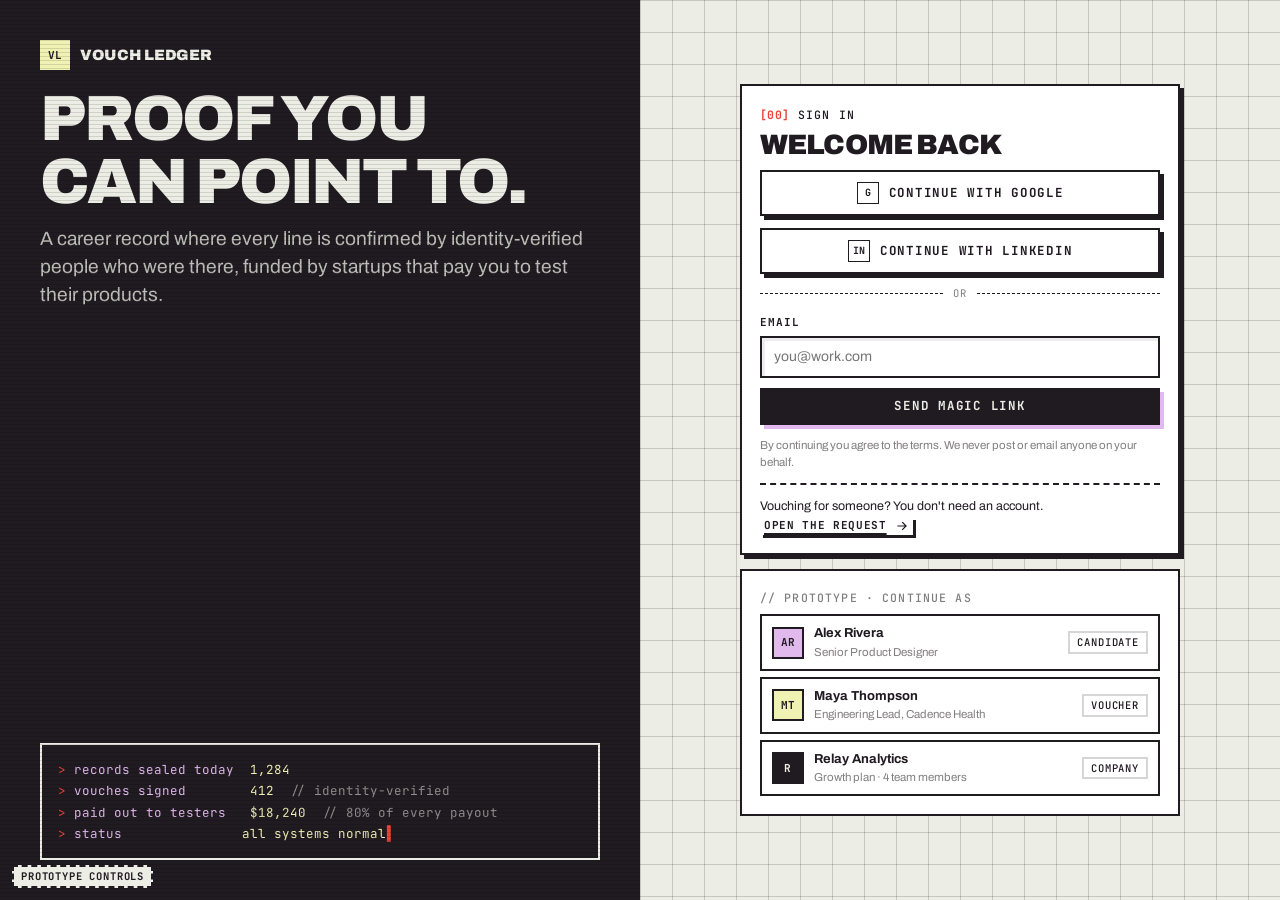
==== commit bc12eca3: "Rebuild the Vouch Ledger app on the shared design system Replace the demo shell with a sign-in scree" ====
--- a/prototypes/vouch-ledger/app/index.html
+++ b/prototypes/vouch-ledger/app/index.html
@@ -4,1255 +4,1304 @@
 <meta charset="UTF-8" />
 <meta name="viewport" content="width=device-width, initial-scale=1.0, viewport-fit=cover" />
 <title>Vouch Ledger</title>
-<meta name="description" content="Vouch Ledger prototype: a portable, verified career ledger plus a paid product-testing marketplace that funds it." />
-<link rel="preconnect" href="https://fonts.googleapis.com">
-<link rel="stylesheet" href="https://fonts.googleapis.com/css2?family=Bricolage+Grotesque:opsz,wght@12..96,500;12..96,700;12..96,800&family=IBM+Plex+Sans:wght@400;500;600&family=IBM+Plex+Mono:wght@400;500&display=swap">
+<meta name="description" content="Vouch Ledger — the product. Candidate, voucher and company workspaces, plus the public record a hiring manager reads." />
+<link rel="stylesheet" href="../design/tokens.css">
 <style>
-:root{
-  color-scheme:light;
-  --ground:#F4F6F2;--surface:#FFFFFF;--surface-2:#EDF1EA;--surface-3:#E3E9E0;
-  --ink:#121D2A;--ink-2:#3B4A57;--muted:#66747F;--line:#D5DDD4;--line-2:#C2CDC1;
-  --accent:#176B4B;--accent-strong:#0F5238;--accent-soft:#DCEFE3;--accent-ink:#0B3D2A;
-  --seal:#B4432B;--seal-soft:#F6E3DD;
-  --good:#1F7A48;--good-soft:#DFF3E6;--warn:#9A6A00;--warn-soft:#FBF0CC;--bad:#A83232;--bad-soft:#F9E0E0;--info:#2F5BA8;--info-soft:#E0E9F8;
-  --chain:#2C3E50;
-  --shadow:0 10px 30px rgba(18,29,42,.08),0 1px 2px rgba(18,29,42,.06);
-  --r:14px;--r-sm:9px;
-  --display:"Bricolage Grotesque",ui-sans-serif,system-ui,sans-serif;
-  --body:"IBM Plex Sans",ui-sans-serif,system-ui,-apple-system,"Segoe UI",sans-serif;
-  --mono:"IBM Plex Mono",ui-monospace,SFMono-Regular,Menlo,monospace;
-}
-@media (prefers-color-scheme: dark){
-  :root:not([data-theme="light"]){
-    color-scheme:dark;
-    --ground:#0F1512;--surface:#171F1B;--surface-2:#1E2924;--surface-3:#26332D;
-    --ink:#E8EDE8;--ink-2:#B9C4BC;--muted:#8A978F;--line:#2B3731;--line-2:#3A4841;
-    --accent:#4CBF8B;--accent-strong:#6DD3A3;--accent-soft:#183A2C;--accent-ink:#BFEBD3;
-    --seal:#E0725A;--seal-soft:#3A2420;
-    --good:#5BCB8E;--good-soft:#173B29;--warn:#E4B740;--warn-soft:#3A3116;--bad:#E67373;--bad-soft:#3E1F1F;--info:#7FA6EA;--info-soft:#1C2A44;
-    --chain:#AEBBC7;
-    --shadow:0 10px 30px rgba(0,0,0,.35),0 1px 2px rgba(0,0,0,.3);
-  }
-}
-:root[data-theme="dark"]{
-  color-scheme:dark;
-  --ground:#0F1512;--surface:#171F1B;--surface-2:#1E2924;--surface-3:#26332D;
-  --ink:#E8EDE8;--ink-2:#B9C4BC;--muted:#8A978F;--line:#2B3731;--line-2:#3A4841;
-  --accent:#4CBF8B;--accent-strong:#6DD3A3;--accent-soft:#183A2C;--accent-ink:#BFEBD3;
-  --seal:#E0725A;--seal-soft:#3A2420;
-  --good:#5BCB8E;--good-soft:#173B29;--warn:#E4B740;--warn-soft:#3A3116;--bad:#E67373;--bad-soft:#3E1F1F;--info:#7FA6EA;--info-soft:#1C2A44;
-  --chain:#AEBBC7;
-  --shadow:0 10px 30px rgba(0,0,0,.35),0 1px 2px rgba(0,0,0,.3);
-}
-*{box-sizing:border-box}
-html,body{height:100%}
-body{margin:0;background:var(--ground);color:var(--ink);font-family:var(--body);font-size:14.5px;line-height:1.5;-webkit-font-smoothing:antialiased}
-button,input,select,textarea{font:inherit;color:inherit}
-button{cursor:pointer}
-a{color:var(--accent);text-decoration:none}
-h1,h2,h3,h4{font-family:var(--display);margin:0;text-wrap:balance;letter-spacing:-.01em}
-h1{font-size:clamp(26px,3.2vw,36px);font-weight:800;line-height:1.1}
-h2{font-size:20px;font-weight:700}
-h3{font-size:16px;font-weight:700}
-p{margin:0}
-.mono{font-family:var(--mono);font-variant-numeric:tabular-nums}
-.num{font-variant-numeric:tabular-nums}
-.muted{color:var(--muted)}
-.small{font-size:12.5px}
-.eyebrow{font-family:var(--display);font-size:11px;font-weight:700;letter-spacing:.12em;text-transform:uppercase;color:var(--muted)}
-[hidden]{display:none!important}
-svg.i{width:16px;height:16px;flex:none;stroke:currentColor;fill:none;stroke-width:1.8;stroke-linecap:round;stroke-linejoin:round;display:inline-block;vertical-align:-3px}
-
-/* ---------- shell ---------- */
-.topbar{position:sticky;top:env(safe-area-inset-top,0px);z-index:20;background:color-mix(in srgb,var(--ground) 86%,transparent);backdrop-filter:blur(10px);border-bottom:1px solid var(--line)}
-.topbar-in{max-width:1280px;margin:0 auto;padding:10px 16px;display:flex;align-items:center;gap:14px;flex-wrap:wrap}
-.brand{display:flex;align-items:center;gap:10px;font-family:var(--display);font-weight:800;font-size:18px;letter-spacing:-.02em}
-.brand .mark{width:30px;height:30px}
-.brand .tag{font-family:var(--mono);font-size:10.5px;font-weight:500;color:var(--muted);background:var(--surface-2);border:1px solid var(--line);border-radius:999px;padding:2px 8px;letter-spacing:.04em}
-.roles{display:flex;gap:2px;background:var(--surface-2);border:1px solid var(--line);border-radius:999px;padding:3px;margin-left:auto}
-.roles button{border:0;background:transparent;border-radius:999px;padding:6px 13px;font-weight:600;font-size:13px;color:var(--ink-2)}
-.roles button.on{background:var(--surface);color:var(--ink);box-shadow:0 1px 2px rgba(0,0,0,.08)}
-.roles button:focus-visible,.btn:focus-visible,.rail button:focus-visible,.chip:focus-visible{outline:2px solid var(--accent);outline-offset:2px}
-.top-actions{display:flex;gap:8px;align-items:center}
-.who{display:flex;align-items:center;gap:8px;font-size:13px;color:var(--ink-2)}
-.avatar{width:28px;height:28px;border-radius:50%;background:var(--accent-soft);color:var(--accent-ink);display:grid;place-items:center;font-family:var(--display);font-weight:800;font-size:12px;border:1px solid var(--line)}
-.avatar.co{background:var(--info-soft);color:var(--info)}
-.layout{max-width:1280px;margin:0 auto;padding:18px 16px 48px;display:grid;grid-template-columns:212px minmax(0,1fr);gap:22px}
-.rail{position:sticky;top:calc(env(safe-area-inset-top,0px) + 66px);align-self:start;display:flex;flex-direction:column;gap:2px}
-.rail button{display:flex;align-items:center;gap:10px;width:100%;text-align:left;border:0;background:transparent;padding:9px 11px;border-radius:10px;color:var(--ink-2);font-weight:500}
-.rail button:hover{background:var(--surface-2)}
-.rail button.on{background:var(--surface);color:var(--ink);font-weight:600;box-shadow:0 1px 2px rgba(0,0,0,.06);border:1px solid var(--line)}
-.rail .cnt{margin-left:auto;font-family:var(--mono);font-size:11px;background:var(--surface-3);border-radius:999px;padding:1px 7px;color:var(--ink-2)}
-.rail .sep{height:1px;background:var(--line);margin:8px 6px}
-.rail-note{padding:10px 11px;font-size:12px;color:var(--muted);line-height:1.45}
-main{min-width:0;display:flex;flex-direction:column;gap:18px}
-.page-head{display:flex;align-items:flex-end;justify-content:space-between;gap:16px;flex-wrap:wrap}
-.page-head p{max-width:62ch;color:var(--ink-2);margin-top:6px}
-@media (max-width: 860px){
-  .layout{grid-template-columns:1fr;gap:14px}
-  .rail{position:static;flex-direction:row;overflow-x:auto;gap:6px;padding-bottom:4px;scrollbar-width:none}
-  .rail button{white-space:nowrap;width:auto;border:1px solid var(--line);background:var(--surface-2)}
-  .rail .sep,.rail-note{display:none}
-  .roles{margin-left:0;width:100%;overflow-x:auto;scrollbar-width:none;justify-content:flex-start}
-  .roles::-webkit-scrollbar{display:none}
-  .roles button{flex:none;padding:6px 10px;font-size:12.5px}
-  .who .name{display:none}
-  .page-head .kpi{align-items:flex-start!important;text-align:left!important}
-}
-
-/* ---------- primitives ---------- */
-.card{background:var(--surface);border:1px solid var(--line);border-radius:var(--r);padding:18px}
-.card.flat{box-shadow:none}
-.card.tight{padding:14px}
-.grid{display:grid;gap:14px}
-.g2{grid-template-columns:repeat(2,minmax(0,1fr))}
-.g3{grid-template-columns:repeat(3,minmax(0,1fr))}
-.g4{grid-template-columns:repeat(4,minmax(0,1fr))}
-.split{display:grid;grid-template-columns:minmax(0,1.6fr) minmax(0,1fr);gap:18px;align-items:start}
-@media (max-width:1000px){.g4{grid-template-columns:repeat(2,minmax(0,1fr))}.split{grid-template-columns:minmax(0,1fr)}}
-@media (max-width:600px){.g3,.g2,.g4{grid-template-columns:minmax(0,1fr)}}
-.row{display:flex;align-items:center;gap:10px;flex-wrap:wrap}
-.between{justify-content:space-between}
-.stack{display:flex;flex-direction:column;gap:10px}
-.btn{display:inline-flex;align-items:center;gap:7px;border:1px solid var(--line-2);background:var(--surface);color:var(--ink);border-radius:10px;padding:8px 13px;font-weight:600;font-size:13.5px;line-height:1.2;transition:transform .08s ease,background .15s}
-.btn:hover{background:var(--surface-2)}
-.btn:active{transform:translateY(1px)}
-.btn.primary{background:var(--accent);border-color:var(--accent);color:#fff}
-.btn.primary:hover{background:var(--accent-strong)}
-:root[data-theme="dark"] .btn.primary,:root:not([data-theme="light"]) .btn.primary{color:#07130D}
-@media (prefers-color-scheme: light){:root:not([data-theme="dark"]) .btn.primary{color:#fff}}
-:root[data-theme="light"] .btn.primary{color:#fff}
-.btn.ghost{border-color:transparent;background:transparent}
-.btn.ghost:hover{background:var(--surface-2)}
-.btn.sm{padding:5px 10px;font-size:12.5px;border-radius:8px}
-.btn.seal{background:var(--seal);border-color:var(--seal);color:#fff}
-.btn:disabled{opacity:.5;cursor:not-allowed}
-.pill{display:inline-flex;align-items:center;gap:5px;border-radius:999px;padding:2px 9px;font-size:11.5px;font-weight:600;letter-spacing:.01em;line-height:1.6;white-space:nowrap}
-.pill.good{background:var(--good-soft);color:var(--good)}
-.pill.warn{background:var(--warn-soft);color:var(--warn)}
-.pill.bad{background:var(--bad-soft);color:var(--bad)}
-.pill.info{background:var(--info-soft);color:var(--info)}
-.pill.neutral{background:var(--surface-3);color:var(--ink-2)}
-.pill.accent{background:var(--accent-soft);color:var(--accent-ink)}
-.pill.seal{background:var(--seal-soft);color:var(--seal)}
-.dot{width:7px;height:7px;border-radius:50%;background:currentColor;display:inline-block}
-.chips{display:flex;gap:6px;flex-wrap:wrap}
-.chip{border:1px solid var(--line);background:var(--surface);border-radius:999px;padding:4px 11px;font-size:12.5px;font-weight:500;color:var(--ink-2)}
-.chip.on{background:var(--ink);color:var(--ground);border-color:var(--ink)}
-.kpi{display:flex;flex-direction:column;gap:4px}
-.kpi .v{font-family:var(--display);font-size:28px;font-weight:800;letter-spacing:-.02em;line-height:1;font-variant-numeric:tabular-nums}
-.kpi .l{font-size:12.5px;color:var(--muted)}
-.kpi .d{font-size:12px;color:var(--good);font-weight:600}
-.bar{height:6px;background:var(--surface-3);border-radius:999px;overflow:hidden}
-.bar > i{display:block;height:100%;background:var(--accent);border-radius:999px;transition:width .5s ease}
-.bar.seal > i{background:var(--seal)}
-.tbl{width:100%;border-collapse:collapse;font-size:13.5px}
-.tbl th{text-align:left;font-size:11px;letter-spacing:.08em;text-transform:uppercase;color:var(--muted);font-weight:600;padding:8px 10px;border-bottom:1px solid var(--line)}
-.tbl td{padding:10px;border-bottom:1px solid var(--line);vertical-align:middle}
-.tbl tr:last-child td{border-bottom:0}
-.tbl .r{text-align:right;font-variant-numeric:tabular-nums}
-.tbl-wrap{overflow-x:auto}
-.hash{font-family:var(--mono);font-size:12px;color:var(--chain);background:var(--surface-2);border:1px solid var(--line);border-radius:6px;padding:1px 6px;white-space:nowrap}
-.field{display:flex;flex-direction:column;gap:5px}
-.field label{font-size:12.5px;font-weight:600;color:var(--ink-2)}
-.field input,.field select,.field textarea{border:1px solid var(--line-2);background:var(--surface);border-radius:9px;padding:9px 11px;font-size:14px;width:100%}
-.field input:focus,.field select:focus,.field textarea:focus{outline:2px solid var(--accent);outline-offset:0;border-color:transparent}
-.field .hint{font-size:12px;color:var(--muted)}
-.note{background:var(--surface-2);border:1px dashed var(--line-2);border-radius:var(--r-sm);padding:10px 12px;font-size:13px;color:var(--ink-2)}
-.divider{height:1px;background:var(--line);margin:4px 0}
-.toast-wrap{position:fixed;left:50%;bottom:calc(18px + env(safe-area-inset-bottom,0px));transform:translateX(-50%);display:flex;flex-direction:column;gap:8px;z-index:60;width:min(92vw,420px)}
-.toast{background:var(--ink);color:var(--ground);padding:11px 14px;border-radius:12px;font-size:13.5px;font-weight:500;box-shadow:var(--shadow);display:flex;gap:10px;align-items:center;animation:pop .25s ease}
-.toast .sealmini{width:20px;height:20px;flex:none}
-@keyframes pop{from{opacity:0;transform:translateY(8px)}to{opacity:1;transform:none}}
-.modal-bg{position:fixed;inset:0;background:rgba(9,15,12,.5);display:grid;place-items:center;z-index:50;padding:16px;backdrop-filter:blur(4px)}
-.modal{background:var(--surface);border:1px solid var(--line);border-radius:18px;width:min(720px,100%);max-height:min(90vh,860px);overflow:auto;box-shadow:var(--shadow);padding:22px;animation:pop .2s ease}
-.modal.narrow{width:min(520px,100%)}
-.steps{display:flex;gap:6px;align-items:center;font-size:12px;color:var(--muted);flex-wrap:wrap}
-.steps b{color:var(--ink);font-weight:600}
-.steps .s{display:flex;align-items:center;gap:6px}
-.steps .n{width:20px;height:20px;border-radius:50%;background:var(--surface-3);display:grid;place-items:center;font-family:var(--mono);font-size:11px;color:var(--ink-2)}
-.steps .s.done .n,.steps .s.cur .n{background:var(--accent);color:#fff}
-
-/* ---------- ledger entries ---------- */
-.entry{display:grid;grid-template-columns:44px minmax(0,1fr) auto;gap:12px;padding:13px 0;border-bottom:1px solid var(--line);align-items:start}
-.entry:last-child{border-bottom:0}
-.entry .ic{width:40px;height:40px;border-radius:11px;display:grid;place-items:center;background:var(--surface-2);color:var(--ink-2)}
-.entry .ic.skill{background:var(--accent-soft);color:var(--accent-ink)}
-.entry .ic.task{background:var(--info-soft);color:var(--info)}
-.entry .ic.claim{background:var(--seal-soft);color:var(--seal)}
-.entry .ic.endorse{background:var(--warn-soft);color:var(--warn)}
-.entry .ic.vouch{background:var(--seal-soft);color:var(--seal)}
-.entry .t{font-weight:600}
-.entry .m{font-size:12.5px;color:var(--muted);margin-top:2px}
-.entry .proof{margin-top:8px;display:flex;gap:6px;flex-wrap:wrap;align-items:center}
-.entry.new{animation:glow 1.6s ease}
-@keyframes glow{0%{background:var(--accent-soft)}100%{background:transparent}}
-.strength{display:grid;grid-template-columns:auto 1fr;gap:16px;align-items:center}
-.ring{width:96px;height:96px;position:relative}
-.ring svg{width:100%;height:100%;transform:rotate(-90deg)}
-.ring .v{position:absolute;inset:0;display:grid;place-items:center;font-family:var(--display);font-weight:800;font-size:26px;letter-spacing:-.03em}
-.ring .v small{font-size:8.5px;color:var(--muted);font-weight:600;font-family:var(--body);display:block;text-align:center;letter-spacing:.04em}
-.opp{display:grid;grid-template-columns:minmax(0,1fr) auto;gap:14px;align-items:start}
-.opp .pay{font-family:var(--display);font-weight:800;font-size:22px;letter-spacing:-.02em;text-align:right;line-height:1}
-.opp .pay small{display:block;font-family:var(--body);font-size:11.5px;color:var(--muted);font-weight:500;margin-top:3px}
-.opp .meta{display:flex;gap:12px;flex-wrap:wrap;font-size:12.5px;color:var(--muted);margin-top:6px}
-.opp .meta span{display:inline-flex;align-items:center;gap:5px}
-.opp .issues{margin-top:10px;display:flex;gap:6px;flex-wrap:wrap;align-items:center;font-size:12px;color:var(--muted)}
-.logo{width:36px;height:36px;border-radius:9px;display:grid;place-items:center;font-family:var(--display);font-weight:800;font-size:14px;color:#fff;flex:none}
-.tasklist{display:flex;flex-direction:column;gap:6px}
-.task{display:flex;align-items:center;gap:10px;padding:9px 11px;border:1px solid var(--line);border-radius:10px;background:var(--surface);flex-wrap:wrap}
-.task .btn{white-space:nowrap}
-.task.done{background:var(--surface-2);color:var(--muted);text-decoration:line-through}
-.task .cb{width:18px;height:18px;border-radius:5px;border:1.5px solid var(--line-2);display:grid;place-items:center;flex:none}
-.task.done .cb{background:var(--accent);border-color:var(--accent);color:#fff;text-decoration:none}
-.task .btn{margin-left:auto}
-.seal{width:120px;height:120px}
-.seal-wrap{display:grid;place-items:center;padding:8px}
-@keyframes stamp{0%{transform:scale(1.8) rotate(-18deg);opacity:0}60%{transform:scale(.96) rotate(-8deg);opacity:1}80%{transform:scale(1.03) rotate(-8deg)}100%{transform:scale(1) rotate(-8deg)}}
-.seal.stamp{animation:stamp .55s cubic-bezier(.2,.8,.2,1) both}
-.chainlog{font-family:var(--mono);font-size:12px;background:var(--surface-2);border:1px solid var(--line);border-radius:10px;padding:12px;color:var(--ink-2);line-height:1.7;min-height:118px}
-.chainlog .ok{color:var(--good)}
-.resume{background:var(--surface);border:1px solid var(--line);border-radius:10px;padding:22px 24px;position:relative;font-size:12.5px;line-height:1.5;color:var(--ink-2);overflow:hidden;min-height:340px}
-.resume h4{font-family:var(--display);font-size:18px;color:var(--ink);margin:0}
-.resume .l{font-size:10.5px;letter-spacing:.1em;text-transform:uppercase;color:var(--muted);margin:14px 0 4px;font-weight:600}
-.resume .claim{padding:5px 8px;border-radius:6px;margin:2px -8px;display:flex;gap:8px;align-items:flex-start;cursor:pointer;border:1px solid transparent}
-.resume .claim:hover{background:var(--surface-2)}
-.resume .claim.v{border-color:var(--good-soft)}
-.resume .claim .st{flex:none;margin-top:2px}
-.resume .stampmark{position:absolute;right:16px;top:16px;width:104px;height:104px;opacity:0;pointer-events:none}
-.resume.stamped .stampmark{opacity:1;animation:stamp .55s cubic-bezier(.2,.8,.2,1) both}
-.resume .foot{margin-top:18px;padding-top:10px;border-top:1px dashed var(--line-2);font-family:var(--mono);font-size:10.5px;color:var(--muted);display:none;justify-content:space-between;gap:10px;flex-wrap:wrap}
-.resume.stamped .foot{display:flex}
-.qr{width:44px;height:44px;flex:none}
-.linkbox{display:flex;gap:8px;align-items:center;background:var(--surface-2);border:1px solid var(--line);border-radius:10px;padding:8px 8px 8px 12px;font-family:var(--mono);font-size:12.5px;overflow:hidden}
-.linkbox span{overflow:hidden;text-overflow:ellipsis;white-space:nowrap;flex:1;min-width:0}
-.pool{display:grid;grid-template-columns:auto minmax(0,1fr) auto;gap:12px;align-items:center;padding:12px 0;border-bottom:1px solid var(--line)}
-.pool:last-child{border-bottom:0}
-.pool .badges{display:flex;gap:5px;flex-wrap:wrap;margin-top:4px}
-.mini{font-size:11px;background:var(--surface-2);border:1px solid var(--line);border-radius:6px;padding:1px 6px;color:var(--ink-2)}
-.funnel{display:grid;gap:8px}
-.funnel .f{display:grid;grid-template-columns:150px 1fr 48px;gap:10px;align-items:center;font-size:13px}
-.funnel .f .b{height:18px;border-radius:5px;background:var(--accent-soft);position:relative;overflow:hidden}
-.funnel .f .b i{position:absolute;inset:0 auto 0 0;background:var(--accent);border-radius:5px}
-.quote{border-left:3px solid var(--line-2);padding:4px 12px;font-size:13.5px;color:var(--ink-2)}
-.quote .by{font-size:12px;color:var(--muted);margin-top:4px}
-.plan{border:1px solid var(--line);border-radius:var(--r);padding:16px;display:flex;flex-direction:column;gap:10px;position:relative}
-.plan.cur{border-color:var(--accent);box-shadow:0 0 0 3px var(--accent-soft)}
-.plan .price{font-family:var(--display);font-size:30px;font-weight:800;letter-spacing:-.03em}
-.plan .price small{font-family:var(--body);font-size:12.5px;color:var(--muted);font-weight:500}
-.plan ul{margin:0;padding-left:18px;font-size:13px;color:var(--ink-2);display:flex;flex-direction:column;gap:4px}
-.plan .cur-tag{position:absolute;top:-10px;left:14px;background:var(--accent);color:#fff;font-size:10.5px;font-weight:700;letter-spacing:.08em;text-transform:uppercase;border-radius:999px;padding:2px 8px}
-.verify-head{display:grid;grid-template-columns:auto minmax(0,1fr) auto;gap:16px;align-items:center}
-.verify-head .avatar{width:56px;height:56px;font-size:20px}
-.pub-note{background:var(--accent-ink);color:#fff;border-radius:var(--r);padding:12px 16px;font-size:13px;display:flex;gap:10px;align-items:center;flex-wrap:wrap}
-:root[data-theme="dark"] .pub-note{background:var(--accent-soft);color:var(--accent-ink)}
-.proofbox{background:var(--surface-2);border:1px solid var(--line);border-radius:10px;padding:12px;font-family:var(--mono);font-size:12px;display:grid;grid-template-columns:auto 1fr;gap:4px 14px;color:var(--ink-2);overflow-x:auto}
-.proofbox b{color:var(--muted);font-weight:500}
-.flywheel{width:100%;max-width:560px;margin:0 auto;display:block}
-.range{width:100%}
-.big{font-family:var(--display);font-size:34px;font-weight:800;letter-spacing:-.03em;line-height:1}
-.marketing{display:grid;grid-template-columns:minmax(0,1.1fr) minmax(0,.9fr);gap:22px;align-items:center}
-@media (max-width:900px){.marketing{grid-template-columns:1fr}}
-.hero h1{font-size:clamp(30px,4.4vw,48px);line-height:1.02}
-.hero p.lead{font-size:16.5px;color:var(--ink-2);max-width:56ch;margin-top:12px}
-.ticker{display:flex;flex-direction:column;gap:8px}
-.tick{display:flex;gap:10px;align-items:center;padding:10px 12px;border:1px solid var(--line);border-radius:10px;background:var(--surface);font-size:13px}
-.tick .who{font-weight:600}
-@media (prefers-reduced-motion: reduce){*{animation:none!important;transition:none!important}}
-.vchip{display:inline-flex;align-items:center;gap:6px;border:1px solid var(--line);background:var(--surface);border-radius:999px;padding:2px 8px 2px 2px;font-size:12px;color:var(--ink-2)}
-.vchip .avatar{width:20px;height:20px;font-size:9px}
-.vchip .badges{display:inline-flex;gap:2px}
-.vb{display:inline-grid;place-items:center;width:15px;height:15px;border-radius:50%;font-size:9px;font-weight:700;font-family:var(--mono);line-height:1}
-.vb.li{background:var(--info-soft);color:var(--info)}
-.vb.em{background:var(--accent-soft);color:var(--accent-ink)}
-.vb.id{background:var(--seal-soft);color:var(--seal)}
-.vb.off{background:var(--surface-3);color:var(--muted);opacity:.6}
-.voucher{display:grid;grid-template-columns:auto minmax(0,1fr) auto;gap:12px;align-items:center;padding:12px 0;border-bottom:1px solid var(--line)}
-.voucher:last-child{border-bottom:0}
-.tier{display:flex;gap:8px;align-items:center;font-size:12.5px;padding:8px 10px;border:1px solid var(--line);border-radius:9px;background:var(--surface-2)}
-.tier b{font-family:var(--mono);font-size:11px;min-width:34px}
-.breakdown{display:grid;gap:8px;margin-top:10px}
-.breakdown .b{display:grid;grid-template-columns:150px 1fr 36px;gap:10px;align-items:center;font-size:12.5px}
-.breakdown .b .bar{height:8px}
-.breakdown .b .bar > i.v{background:var(--seal)}
-.breakdown .b .bar > i.c{background:var(--info)}
-.breakdown .b .bar > i.t{background:var(--accent)}
-.breakdown .b .bar > i.d{background:var(--muted)}
-.req{border:1px solid var(--line);border-radius:12px;padding:14px;display:flex;flex-direction:column;gap:8px;background:var(--surface)}
-.req.done{background:var(--surface-2)}
-.req .ctx{font-size:13px;color:var(--ink-2);background:var(--surface-2);border-radius:8px;padding:8px 10px;border-left:3px solid var(--line-2)}
-.radio{display:flex;flex-direction:column;gap:6px}
-.radio label{display:flex;gap:10px;align-items:flex-start;border:1px solid var(--line);border-radius:9px;padding:9px 11px;cursor:pointer;font-size:13.5px}
-.radio label:has(input:checked){border-color:var(--accent);background:var(--accent-soft)}
-.radio input{margin-top:3px;width:auto;flex:none}
-.radio label > span{flex:1;min-width:0}
-.footer{max-width:1280px;margin:0 auto;padding:0 16px 32px;font-size:12px;color:var(--muted);display:flex;gap:12px;flex-wrap:wrap;justify-content:space-between}
+/* =====================================================================
+   Page-specific CSS. Only what tokens.css does not cover: the app shell,
+   rail, record entries, engagement steps, flows. Tokens only, no new hex.
+   ===================================================================== */
+body{ background:var(--ground); font-size:14px }
+.tiny{ font-size:11.5px }
+.r{ text-align:right }
+.b6{ font-weight:600 }
+.mt4{ margin-top:4px } .mt8{ margin-top:8px } .mt12{ margin-top:12px } .mt16{ margin-top:16px }
+.ul{ margin:0; padding-left:16px; font-size:13px; color:var(--text-2); line-height:1.7 }
+.ul li+li{ margin-top:2px }
+.nowrap{ white-space:nowrap }
+.rid{ font-family:var(--font-mono); font-size:11px; color:var(--muted); letter-spacing:.02em; white-space:nowrap }
+.sub{ font-size:12.5px; color:var(--text-2) }
+.box-head h3{ font-size:14px; text-transform:uppercase; font-stretch:110; letter-spacing:.01em }
+.box-body > * + *{ margin-top:12px }
+.box-body.flush{ padding:0 }
+
+/* ---- shell ---- */
+.topbar{ position:sticky; top:0; z-index:30; background:var(--surface); border-bottom:var(--bw) solid var(--line) }
+.topbar-in{ max-width:var(--max); margin:0 auto; padding:0 var(--gutter); display:flex; align-items:center; gap:14px; min-height:56px }
+.wordmark{ display:inline-flex; align-items:center; gap:10px; font-family:var(--font-display); font-weight:900; font-stretch:var(--wdth-display); text-transform:uppercase; letter-spacing:-.02em; font-size:15px; color:inherit; background:none; border:0; padding:0; cursor:pointer; text-decoration:none; white-space:nowrap }
+.blk{ width:30px; height:30px; background:var(--ink); color:var(--butter); display:grid; place-items:center; font-family:var(--font-mono); font-size:11px; font-weight:700; flex:none; letter-spacing:0 }
+.ws{ display:flex; align-items:center; gap:8px; padding-left:14px; border-left:var(--bw) solid var(--line); font-family:var(--font-mono); font-size:11px; letter-spacing:.06em; text-transform:uppercase; min-height:28px; min-width:0 }
+.ws .avatar{ width:24px; height:24px; font-size:9px }
+.top-r{ margin-left:auto; display:flex; gap:8px; align-items:center; position:relative }
+.iconbtn{ width:36px; height:36px; display:grid; place-items:center; border:var(--bw) solid var(--line); background:var(--surface); position:relative; padding:0 }
+.iconbtn:hover{ background:var(--butter) }
+.iconbtn.on{ background:var(--ink); color:var(--bone) }
+.iconbtn .cnt{ position:absolute; top:-8px; right:-8px; background:var(--signal); color:var(--paper); font-family:var(--font-mono); font-size:10px; font-weight:700; min-width:18px; height:18px; display:grid; place-items:center; border:var(--bw) solid var(--ink); padding:0 3px; line-height:1 }
+.pop{ position:absolute; right:0; top:calc(100% + 10px); width:min(380px,calc(100vw - 32px)); background:var(--surface); border:var(--bw) solid var(--line); box-shadow:var(--shadow); z-index:40; text-align:left }
+.pop .ph{ display:flex; justify-content:space-between; align-items:center; padding:8px 12px; border-bottom:var(--bw) solid var(--line); background:var(--lilac) }
+.pop .it{ display:flex; gap:10px; padding:10px 12px; border:0; border-bottom:1px solid var(--line-soft); font-size:13px; align-items:flex-start; width:100%; text-align:left; background:transparent; font-family:inherit; line-height:1.4 }
+.pop .it:last-child{ border-bottom:0 }
+.pop .it:hover{ background:var(--butter) }
+.pop .it.unread{ background:color-mix(in srgb, var(--lilac) 40%, transparent) }
+.pop .it .dot{ width:8px; height:8px; background:var(--signal); flex:none; margin-top:6px }
+.pop .it.read .dot{ background:var(--line-soft) }
+.pop .it .when{ font-family:var(--font-mono); font-size:10.5px; color:var(--muted); margin-top:3px }
+.pop.menu button{ display:flex; gap:10px; align-items:center; width:100%; text-align:left; background:transparent; border:0; border-bottom:1px solid var(--line-soft); padding:11px 14px; font-family:var(--font-mono); font-size:11px; letter-spacing:.08em; text-transform:uppercase; font-weight:700 }
+.pop.menu button:last-child{ border-bottom:0 }
+.pop.menu button:hover{ background:var(--butter) }
+.pop.menu .who{ padding:12px 14px; border-bottom:var(--bw) solid var(--line); display:flex; gap:10px; align-items:center }
+.app{ max-width:var(--max); margin:0 auto; padding:20px var(--gutter) 110px; display:grid; grid-template-columns:200px minmax(0,1fr); gap:28px; align-items:start }
+.rail{ position:sticky; top:76px; display:flex; flex-direction:column; border:var(--bw) solid var(--line); background:var(--surface) }
+.rail button{ display:flex; align-items:center; gap:8px; width:100%; text-align:left; background:transparent; border:0; border-bottom:1px solid var(--line-soft); padding:11px 12px; font-family:var(--font-mono); font-size:11px; font-weight:700; letter-spacing:.08em; text-transform:uppercase; color:var(--text) }
+.rail button:hover{ background:var(--butter) }
+.rail button .idx{ color:var(--signal); font-weight:500 }
+.rail button.on{ background:var(--ink); color:var(--bone) }
+.rail button.on .idx{ color:var(--butter) }
+.rail button .tag{ margin-left:auto; padding:1px 5px; font-size:9.5px }
+.rail button.on .tag{ background:var(--butter); color:var(--ink); border-color:var(--butter) }
+.rail-foot{ padding:10px 12px; font-size:12px; color:var(--muted); line-height:1.45 }
+main{ min-width:0; display:flex; flex-direction:column; gap:20px }
+.phead{ display:flex; align-items:flex-end; justify-content:space-between; gap:16px; flex-wrap:wrap; padding-bottom:16px; border-bottom:var(--bw) solid var(--line) }
+.phead h1{ font-size:clamp(28px,3.4vw,44px); margin-top:8px }
+.phead p{ max-width:64ch; color:var(--text-2); margin-top:8px }
+.phead .act{ display:flex; gap:10px; flex-wrap:wrap }
+.split{ display:grid; grid-template-columns:minmax(0,1.6fr) minmax(0,1fr); gap:20px; align-items:start }
+.split.even{ grid-template-columns:minmax(0,1fr) minmax(0,1fr) }
+.col{ display:flex; flex-direction:column; gap:20px; min-width:0 }
+.kpis{ display:grid; grid-template-columns:repeat(4,minmax(0,1fr)); gap:var(--bw); background:var(--line); border:var(--bw) solid var(--line) }
+.kpis > .kpi{ background:var(--surface); padding:14px 16px }
+.kpis.k3{ grid-template-columns:repeat(3,minmax(0,1fr)) }
+.kpi .v small{ font-family:var(--font-mono); font-size:13px; font-weight:500; color:var(--muted); letter-spacing:0 }
+@media (max-width:1000px){ .split,.split.even{ grid-template-columns:minmax(0,1fr) } }
+@media (max-width:900px){ .kpis,.kpis.k3{ grid-template-columns:repeat(2,minmax(0,1fr)) } }
+@media (max-width:860px){
+  .app{ grid-template-columns:1fr; gap:16px; padding-bottom:130px }
+  .rail{ position:static; flex-direction:row; overflow-x:auto; scrollbar-width:none }
+  .rail::-webkit-scrollbar{ display:none }
+  .rail button{ white-space:nowrap; width:auto; border-bottom:0; border-right:1px solid var(--line-soft) }
+  .rail-foot{ display:none }
+  .ws .nm,.ws .tag{ display:none }
+  .topbar-in{ gap:10px }
+  .pubbar .top-r{ gap:10px !important; flex-wrap:wrap; justify-content:flex-end }
+  .pubbar .lnk{ font-size:10px; white-space:nowrap }
+}
+@media (max-width:480px){ .kpis,.kpis.k3{ grid-template-columns:1fr } .phead .act .btn{ flex:1 } .pubbar .wordmark{ font-size:0 } }
+
+/* ---- identity ---- */
+.vbs{ display:inline-flex; gap:3px }
+.vb{ display:inline-grid; place-items:center; height:18px; min-width:22px; padding:0 4px; font-family:var(--font-mono); font-size:9px; font-weight:700; letter-spacing:.04em; border:1.5px solid var(--line); background:var(--butter); color:var(--ink); line-height:1 }
+.vb.off{ background:transparent; border-style:dashed; color:var(--muted) }
+.tiers{ display:flex; flex-direction:column; gap:6px }
+.tier{ display:grid; grid-template-columns:auto minmax(0,1fr) auto; gap:10px; align-items:center; padding:8px 10px; border:var(--bw) solid var(--line); font-size:13px }
+.tier.ok{ background:var(--butter) }
+.tier .mono{ font-size:11px }
+.pc{ display:inline-flex; align-items:center; gap:6px; border:1.5px solid var(--line); padding:2px 8px 2px 2px; font-size:12px; background:var(--surface) }
+.pc .avatar{ width:20px; height:20px; font-size:8px; border-width:1.5px }
+.pc.pend{ border-style:dashed; color:var(--muted) }
+
+/* ---- record entries ---- */
+.ent{ display:grid; grid-template-columns:minmax(0,1fr) auto; gap:8px 16px; padding:14px 0; border-bottom:1px solid var(--line-soft) }
+.ent:last-child{ border-bottom:0; padding-bottom:0 }
+.ent:first-child{ padding-top:0 }
+.ent .t{ font-weight:600; font-size:14.5px; line-height:1.3; margin-top:8px }
+.ent .m{ font-size:12.5px; color:var(--text-2); margin-top:3px }
+.ent .acts{ display:flex; gap:8px; flex-wrap:wrap; align-items:center; margin-top:10px }
+.ent .side{ display:flex; flex-direction:column; align-items:flex-end; gap:8px; text-align:right }
+.ent.new{ animation:flash .9s steps(3,end) }
+@keyframes flash{ 0%{ background:var(--butter) } 100%{ background:transparent } }
+@media (max-width:640px){ .ent{ grid-template-columns:1fr } .ent .side{ flex-direction:row; align-items:center; text-align:left } }
+
+/* ---- strength ---- */
+.gauge{ display:grid; grid-template-columns:auto minmax(0,1fr); gap:16px; align-items:center }
+.gauge .big{ font-size:60px }
+.bd{ display:grid; gap:8px }
+.bd .b{ display:grid; grid-template-columns:minmax(0,1fr) 100px 32px; gap:10px; align-items:center; font-size:12.5px }
+.bd .b .bar{ height:10px }
+
+/* ---- listings / engagements ---- */
+.hd{ display:flex; gap:10px; align-items:center; flex-wrap:nowrap; min-width:0 }
+.hd > div{ min-width:0; flex:1 }
+.hd b{ display:block; line-height:1.3 }
+.nba{ white-space:normal; text-align:left; justify-content:space-between; text-transform:none; letter-spacing:0; font-family:var(--font-body); font-weight:600; padding:10px 12px }
+.nba > span:first-child{ flex:1; min-width:0 }
+.field .rc label,.field .check{ font-family:var(--font-body); text-transform:none; letter-spacing:0; font-weight:400; font-size:13.5px }
+.lst{ display:grid; grid-template-columns:minmax(0,1fr) auto; gap:14px; align-items:start }
+.lst .pay{ font-family:var(--font-display); font-weight:900; font-stretch:110; font-size:26px; letter-spacing:-.02em; text-align:right; line-height:1 }
+.lst .pay small{ display:block; font-family:var(--font-mono); font-size:10px; color:var(--muted); font-weight:500; margin-top:4px; letter-spacing:.04em; text-transform:uppercase }
+.lst .meta{ display:flex; gap:6px 14px; flex-wrap:wrap; font-family:var(--font-mono); font-size:10.5px; color:var(--text-2); margin-top:8px; text-transform:uppercase; letter-spacing:.04em }
+.lst .side{ display:flex; flex-direction:column; align-items:flex-end; gap:10px }
+@media (max-width:560px){ .lst{ grid-template-columns:1fr } .lst .side{ align-items:flex-start } .lst .pay{ text-align:left } }
+.sqlogo{ width:36px; height:36px; display:grid; place-items:center; border:var(--bw) solid var(--line); font-family:var(--font-display); font-weight:900; font-size:15px; flex:none; background:var(--bone) }
+.sqlogo.ink{ background:var(--ink); color:var(--bone) } .sqlogo.lilac{ background:var(--lilac) } .sqlogo.butter{ background:var(--butter) } .sqlogo.plum{ background:var(--plum); color:var(--paper) } .sqlogo.navy{ background:var(--navy); color:var(--paper) }
+.steps{ display:flex; flex-direction:column; border:var(--bw) solid var(--line) }
+.steps .st{ display:flex; align-items:center; gap:10px; padding:9px 12px; border-bottom:1px solid var(--line-soft); font-size:13.5px; flex-wrap:wrap }
+.steps .st:last-child{ border-bottom:0 }
+.steps .st .idx{ font-size:11px; color:var(--signal) }
+.steps .st.done{ background:var(--butter) } .steps .st.done .idx{ color:var(--ink) }
+.steps .st.done .tx{ text-decoration:line-through; color:var(--text-2) }
+.steps .st .btn,.steps .st .tag{ margin-left:auto }
+.steps .st.lock{ color:var(--muted) }
+.slots{ display:grid; grid-template-columns:repeat(auto-fill,minmax(150px,1fr)); gap:8px }
+.slot{ border:var(--bw) solid var(--line); background:var(--surface); padding:10px; font-family:var(--font-mono); font-size:11px; text-align:left; line-height:1.4; letter-spacing:.02em }
+.slot.on{ background:var(--ink); color:var(--bone) }
+.slot b{ display:block; font-size:12.5px }
+.eng + .eng{ border-top:var(--bw) dashed var(--line); padding-top:14px }
+
+/* ---- checklist ---- */
+.ck{ border-top:1px solid var(--line-soft); padding:12px 0 }
+.ck:first-of-type{ border-top:0; padding-top:0 }
+.ck:last-child{ padding-bottom:0 }
+.ck .hd{ display:flex; gap:10px; align-items:center; flex-wrap:wrap }
+.ck .n{ width:22px; height:22px; border:var(--bw) solid var(--line); display:grid; place-items:center; font-family:var(--font-mono); font-size:10.5px; font-weight:700; flex:none }
+.ck.done .n{ background:var(--ink); color:var(--butter) }
+.ck.done .hd b{ text-decoration:line-through; color:var(--muted); font-weight:500 }
+.ck .bd2{ margin:10px 0 0 32px; display:flex; flex-direction:column; gap:8px }
+.ck .cl{ display:flex; align-items:center; gap:10px; padding:8px 10px; border:1.5px solid var(--line-soft); font-size:13px; flex-wrap:wrap }
+.ck .cl .btn,.ck .cl .st{ margin-left:auto }
+@media (max-width:560px){ .ck .bd2{ margin-left:0 } }
+
+/* ---- stepper / tabs / radio cards ---- */
+.stepper{ display:flex; border:var(--bw) solid var(--line); font-family:var(--font-mono); font-size:10.5px; letter-spacing:.08em; text-transform:uppercase; overflow-x:auto; scrollbar-width:none }
+.stepper span{ padding:8px 12px; border-right:1px solid var(--line-soft); white-space:nowrap; color:var(--muted); display:flex; align-items:center; gap:6px; flex:1 }
+.stepper span:last-child{ border-right:0 }
+.stepper span.cur{ background:var(--ink); color:var(--bone) }
+.stepper span.done{ background:var(--butter); color:var(--ink) }
+.stepper span .idx{ font-weight:700 }
+.stepper span.cur .idx{ color:var(--butter) }
+.tabs{ display:flex; border-bottom:var(--bw) solid var(--line); overflow-x:auto; scrollbar-width:none }
+.tabs button{ background:transparent; border:0; border-bottom:3px solid transparent; margin-bottom:-2px; padding:10px 14px; font-family:var(--font-mono); font-size:11px; font-weight:700; letter-spacing:.08em; text-transform:uppercase; color:var(--muted); white-space:nowrap }
+.tabs button.on{ color:var(--text); border-bottom-color:var(--signal) }
+.rc{ display:flex; flex-direction:column; gap:6px }
+.rc label{ display:flex; gap:10px; align-items:flex-start; border:var(--bw) solid var(--line); padding:10px 12px; cursor:pointer; font-size:13.5px; background:var(--surface) }
+.rc label:has(input:checked){ background:var(--lilac) }
+.rc input{ margin-top:3px; width:auto; flex:none; accent-color:var(--ink) }
+.rc label > span{ flex:1; min-width:0 }
+.rc.grid2{ display:grid; grid-template-columns:repeat(2,minmax(0,1fr)) }
+@media (max-width:640px){ .rc.grid2{ grid-template-columns:1fr } }
+
+/* ---- company ---- */
+.funnel{ display:grid; gap:8px }
+.funnel .f{ display:grid; grid-template-columns:120px minmax(0,1fr) 40px; gap:10px; align-items:center; font-size:12.5px }
+.funnel .f .bar{ height:14px }
+.quote{ border-left:var(--bw-heavy) solid var(--ink); padding:4px 12px; font-size:13.5px; color:var(--text-2) }
+.quote .by{ font-family:var(--font-mono); font-size:10.5px; color:var(--muted); margin-top:4px; text-transform:uppercase; letter-spacing:.04em }
+.pgrid{ display:grid; grid-template-columns:repeat(auto-fill,minmax(260px,1fr)); gap:14px }
+.pcard{ display:flex; flex-direction:column; gap:10px }
+.pcard .hd{ display:flex; gap:10px; align-items:center }
+.pcard .sk{ display:flex; gap:4px; flex-wrap:wrap }
+.pcard .stats{ display:grid; grid-template-columns:1fr 1fr; gap:6px 12px; font-family:var(--font-mono); font-size:10.5px; color:var(--text-2); text-transform:uppercase; letter-spacing:.04em }
+.pcard .stats b{ color:var(--text) }
+.queue .q{ display:grid; grid-template-columns:minmax(0,1fr) auto; gap:10px; align-items:center; padding:12px 0; border-bottom:1px solid var(--line-soft) }
+.queue .q:first-child{ padding-top:0 } .queue .q:last-child{ border-bottom:0; padding-bottom:0 }
+.camp{ display:grid; grid-template-columns:minmax(0,1fr) auto; gap:12px; align-items:center }
+@media (max-width:560px){ .camp{ grid-template-columns:1fr } .queue .q{ grid-template-columns:1fr } }
+
+/* ---- misc components ---- */
+.linkbox{ display:flex; gap:8px; align-items:center; border:var(--bw) solid var(--line); background:var(--bone); padding:6px 6px 6px 12px; font-family:var(--font-mono); font-size:12px; overflow:hidden }
+.linkbox span{ overflow:hidden; text-overflow:ellipsis; white-space:nowrap; flex:1; min-width:0 }
+.empty{ border:var(--bw) dashed var(--line); padding:22px; text-align:center; font-size:13px; color:var(--text-2) }
+.term.sm{ font-size:11.5px; padding:10px 12px; line-height:1.6 }
+.term .warn{ color:var(--lilac) }
+pre.json{ margin:0; max-height:46vh; overflow:auto; font-size:11.5px }
+.hist td:first-child{ white-space:nowrap }
+.plus{ color:var(--ink); font-weight:700 } .minus{ color:var(--signal); font-weight:700 }
+.resume{ background:var(--surface); border:var(--bw) solid var(--line); padding:22px 24px; position:relative; font-size:12.5px; line-height:1.5; color:var(--text-2); overflow:hidden }
+.resume h4{ font-family:var(--font-display); font-size:20px; color:var(--text); text-transform:uppercase; font-stretch:110 }
+.resume .l{ font-family:var(--font-mono); font-size:10px; letter-spacing:.1em; text-transform:uppercase; color:var(--muted); margin:14px 0 4px }
+.resume .claim{ padding:5px 8px; margin:2px -8px; display:flex; gap:8px; align-items:flex-start }
+.resume .claim.v{ background:var(--butter) }
+.resume .claim .st{ flex:none; font-family:var(--font-mono); font-size:9.5px; font-weight:700; margin-top:3px; min-width:26px }
+.resume .stampmark{ position:absolute; right:18px; top:14px }
+.resume .foot{ margin-top:18px; padding-top:10px; border-top:var(--bw) dashed var(--line); font-family:var(--font-mono); font-size:10.5px; color:var(--muted); display:flex; justify-content:space-between; gap:10px; flex-wrap:wrap; align-items:center }
+.qr{ width:44px; height:44px; flex:none }
+@keyframes stampin{ 0%{ transform:scale(1.6) rotate(-14deg); opacity:0 } 100%{ transform:scale(1) rotate(-4deg); opacity:1 } }
+.stamp.in{ animation:stampin .25s steps(3,end) both }
+
+/* ---- public chrome ---- */
+.pubbar{ background:var(--ink); color:var(--bone); position:sticky; top:0; z-index:30 }
+.pubbar .topbar-in{ min-height:52px }
+.pubbar .blk{ background:var(--butter); color:var(--ink) }
+.pubbar .url{ font-family:var(--font-mono); font-size:12px; color:var(--butter); padding-left:14px; border-left:var(--bw) solid var(--bone); overflow:hidden; text-overflow:ellipsis; white-space:nowrap; min-width:0 }
+.pubbar .lnk{ background:none; border:0; color:var(--bone); font-family:var(--font-mono); font-size:11px; text-transform:uppercase; letter-spacing:.08em; font-weight:700; padding:6px 0; text-decoration:underline; text-decoration-thickness:2px; text-underline-offset:4px }
+.pubbar .lnk.on{ color:var(--butter) }
+.pub{ max-width:1100px; margin:0 auto; padding:24px var(--gutter) 110px; display:flex; flex-direction:column; gap:20px }
+.pubhead{ display:grid; grid-template-columns:auto minmax(0,1fr) auto; gap:16px; align-items:center }
+.pubhead h1{ font-size:clamp(26px,3vw,40px) }
+@media (max-width:700px){ .pubhead{ grid-template-columns:auto minmax(0,1fr) } .pubhead .act{ grid-column:1/-1 } .pubbar .url{ display:none } }
+
+/* ---- sign-in ---- */
+.signin{ min-height:100vh; display:grid; grid-template-columns:minmax(0,1fr) minmax(0,1fr) }
+.signin .lft{ padding:40px; display:flex; flex-direction:column; justify-content:space-between; gap:40px }
+.signin .lft h1{ font-size:clamp(40px,5vw,76px); color:var(--bone); margin-top:18px }
+.signin .lft .lead{ color:var(--text-2) }
+.signin .rgt{ display:grid; place-items:center; padding:40px 16px }
+.signin .form{ width:min(440px,100%) }
+.sso{ display:flex; gap:10px; align-items:center }
+.sso .g{ width:22px; height:22px; border:1.5px solid currentColor; display:grid; place-items:center; font-size:10px; letter-spacing:0 }
+.or{ display:flex; align-items:center; gap:10px; font-family:var(--font-mono); font-size:10.5px; letter-spacing:.1em; text-transform:uppercase; color:var(--muted) }
+.or::before,.or::after{ content:""; flex:1; border-top:1px dashed var(--line) }
+.accts{ display:grid; gap:6px }
+.accts button{ display:flex; align-items:center; gap:10px; width:100%; text-align:left; background:var(--surface); border:var(--bw) solid var(--line); padding:8px 10px; font-size:13px }
+.accts button:hover{ background:var(--butter) }
+.accts button .tag{ margin-left:auto }
+@media (max-width:900px){ .signin{ grid-template-columns:1fr } .signin .lft{ padding:28px 16px; gap:20px } .signin .lft h1{ font-size:40px } .signin .rgt{ padding:24px 16px 130px } }
+
+/* ---- prototype controls ---- */
+.proto{ position:fixed; left:12px; bottom:12px; z-index:45 }
+.proto summary{ list-style:none; cursor:pointer; display:inline-flex }
+.proto summary::-webkit-details-marker{ display:none }
+.proto summary .tag{ background:var(--bone) }
+.proto .pbox{ position:absolute; left:0; bottom:calc(100% + 8px); width:280px; background:var(--surface); border:var(--bw) solid var(--line); box-shadow:var(--shadow); padding:10px; display:flex; flex-direction:column; gap:2px }
+.proto .pbox button{ display:flex; justify-content:space-between; gap:8px; width:100%; text-align:left; background:transparent; border:0; border-bottom:1px solid var(--line-soft); padding:8px 6px; font-family:var(--font-mono); font-size:11px; letter-spacing:.02em }
+.proto .pbox button:hover{ background:var(--butter) }
+.proto .pbox button.on{ background:var(--lilac) }
+.proto .pbox .lbl{ padding:8px 6px 4px; font-size:10px }
+@media (prefers-reduced-motion:reduce){ *{ animation:none !important; transition:none !important } }
 </style>
 </head>
 <body>
-
-<svg width="0" height="0" style="position:absolute" aria-hidden="true">
-  <defs>
-    <path id="sealpath" d="M60,60 m-44,0 a44,44 0 1,1 88,0 a44,44 0 1,1 -88,0"/>
-  </defs>
-</svg>
-
-<div class="topbar">
-  <div class="topbar-in">
-    <div class="brand">
-      <svg class="mark" viewBox="0 0 32 32" aria-hidden="true"><rect x="2" y="2" width="28" height="28" rx="8" fill="var(--accent)"/><path d="M9 16.5l4.5 4.5L23 11" stroke="#fff" stroke-width="3" fill="none" stroke-linecap="round" stroke-linejoin="round"/></svg>
-      Vouch Ledger <span class="tag">PROTOTYPE</span>
-    </div>
-    <div class="roles" role="tablist" aria-label="Choose a perspective">
-      <button data-role="home" role="tab">Overview</button>
-      <button data-role="candidate" role="tab">Candidate</button>
-      <button data-role="voucher" role="tab">Voucher</button>
-      <button data-role="company" role="tab">Company</button>
-      <button data-role="verify" role="tab">Verify</button>
-      <button data-role="model" role="tab">Model</button>
-    </div>
-    <div class="top-actions">
-      <div class="who" id="who"></div>
-      <button class="btn sm ghost" id="resetBtn" title="Reset demo data">Reset demo</button>
-    </div>
-  </div>
-</div>
-
-<div class="layout" id="layout">
-  <nav class="rail" id="rail" aria-label="Section"></nav>
-  <main id="main"></main>
-</div>
-<div class="footer"><span>Vouch Ledger · interactive prototype · all people, companies and chain data are fictional</span><span>Candidate keeps 80% of every payout · platform fee 20% · plans from $99/mo</span></div>
-<div class="toast-wrap" id="toasts"></div>
+<div id="root"></div>
+<div id="proto"></div>
+<div class="toasts" id="toasts" aria-live="polite"></div>
 <div id="modalRoot"></div>
-
 <script>
-/* ============================================================
-   Vouch Ledger prototype — single-file, in-memory state with
-   optional localStorage persistence. Everything here is fictional.
-   ============================================================ */
-const KEY='vouch-ledger-proto-v4';
+/* =====================================================================
+   VOUCH LEDGER · product prototype
+   Single file, vanilla JS. One shared state across every account,
+   persisted to localStorage. Everyone and every number is fictional.
+   Phase one is centralized: records are signed and sealed in our store.
+   ===================================================================== */
+
+/* ---------------------------------------------------------------- utils */
+const KEY='vouch-ledger-app-v5';
+const NOW=new Date('2026-10-04T09:00:00');
 const uid=()=>Math.random().toString(36).slice(2,9);
-const hex=(n)=>Array.from({length:n},()=>'0123456789abcdef'[Math.floor(Math.random()*16)]).join('');
-const shortHash=(h)=>h.slice(0,6)+'…'+h.slice(-4);
-const money=(n)=>'$'+Number(n).toLocaleString('en-US',{maximumFractionDigits:0});
-const today=new Date('2026-09-26T09:00:00');
-const fmtDate=(iso)=>new Date(iso).toLocaleDateString('en-US',{month:'short',day:'numeric',year:'numeric'});
-const daysAgo=(d)=>new Date(today.getTime()-d*864e5).toISOString();
+const hex=n=>Array.from({length:n},()=>'0123456789abcdef'[Math.floor(Math.random()*16)]).join('');
+const recId=()=>'rec_'+hex(8);
+const pad=n=>String(n).padStart(2,'0');
+const money=n=>'$'+Number(n).toLocaleString('en-US',{maximumFractionDigits:0});
+const money2=n=>'$'+Number(n).toLocaleString('en-US',{minimumFractionDigits:2,maximumFractionDigits:2});
+const fmtDate=iso=>new Date(iso).toLocaleDateString('en-US',{month:'short',day:'numeric',year:'numeric'});
+const fmtDT=iso=>{const d=new Date(iso);return fmtDate(iso)+' · '+pad(d.getHours())+':'+pad(d.getMinutes());};
+const daysAgo=d=>new Date(NOW.getTime()-d*864e5).toISOString();
+const hoursFrom=(iso,h)=>new Date(new Date(iso).getTime()+h*36e5).toISOString();
+const hoursLeft=(iso,h)=>Math.max(0,Math.round((new Date(iso).getTime()+h*36e5-NOW.getTime())/36e5));
+const ago=iso=>{const h=Math.round((NOW-new Date(iso))/36e5);if(h<1)return 'just now';if(h<24)return h+'h ago';const d=Math.round(h/24);return d===1?'yesterday':d+'d ago';};
+const esc=s=>String(s??'').replace(/&/g,'&amp;').replace(/</g,'&lt;').replace(/>/g,'&gt;').replace(/"/g,'&quot;');
+const initials=n=>n.split(' ').map(x=>x[0]).join('').slice(0,2).toUpperCase();
+const FEE=0.2;
+const gross=net=>Math.round(net/(1-FEE)*100)/100;
+const a=(act,arg='')=>`data-act="${act}" data-arg="${esc(arg)}"`;
 
 const COMPANIES={
-  relay:{name:'Relay Analytics',color:'#2F5BA8',stage:'Seed · analytics for ops teams',initial:'R'},
-  fathom:{name:'Fathom Notes',color:'#7A3E9D',stage:'Pre-seed · AI meeting notes',initial:'F'},
-  quill:{name:'Quill CRM',color:'#B4432B',stage:'Series A · CRM for agencies',initial:'Q'},
-  lattice:{name:'Lattice Labs',color:'#176B4B',stage:'Seed · UI understanding models',initial:'L'},
-  northwind:{name:'Northwind Payroll',color:'#8A6D1F',stage:'Series A · payroll for SMB',initial:'N'},
-  brightline:{name:'Brightline',color:'#1F7A7A',stage:'Pre-seed · job search CRM',initial:'B'},
-};
-
+  relay:{name:'Relay Analytics',tone:'ink',stage:'Seed · analytics for ops teams',initial:'R'},
+  fathom:{name:'Fathom Notes',tone:'lilac',stage:'Pre-seed · AI meeting notes',initial:'F'},
+  quill:{name:'Quill CRM',tone:'butter',stage:'Series A · CRM for agencies',initial:'Q'},
+  lattice:{name:'Lattice Labs',tone:'plum',stage:'Seed · UI understanding models',initial:'L'},
+  northwind:{name:'Northwind Payroll',tone:'navy',stage:'Series A · payroll for SMB',initial:'N'},
+  brightline:{name:'Brightline',tone:'lilac',stage:'Pre-seed · job search CRM',initial:'B'},
+};
+const co=k=>COMPANIES[k]||COMPANIES.relay;
+const TYPES=[
+  {k:'walk',name:'UX walkthrough + interview',time:'45 min',median:120,slot:true,steps:['Create account with your Vouch invite link','Complete the walkthrough task','Join the 20-minute interview'],blurb:'Testers set your product up from a blank account, then talk to your PM.'},
+  {k:'beta',name:'Beta usage + check-ins',time:'7 days · ~10 min/day',median:85,slot:false,steps:['Install the app','Use it for 7 days','Submit daily check-ins','Rate it against your current tool'],blurb:'A week of real use with a 3-question check-in each day.'},
+  {k:'usab',name:'Moderated usability test',time:'30 min',median:60,slot:true,steps:['Join the moderated session','Complete the think-aloud tasks'],blurb:'Screen-share and think aloud while a researcher watches.'},
+  {k:'react',name:'Unmoderated reaction test',time:'10 min',median:25,slot:false,steps:['Open the page in the test harness','Answer 6 reaction questions'],blurb:'First impressions on a page, a flow or a pricing table.'},
+  {k:'call',name:'Customer discovery call',time:'15 min',median:45,slot:true,steps:['Join the call','Complete the follow-up form'],blurb:'Hear how they do it today and where it breaks.'},
+  {k:'label',name:'Training data · expert labeling',time:'~2 hrs',median:150,slot:false,steps:['Pass the 10-item calibration set','Label batches 1–4','Review disputed items'],blurb:'Domain experts label your data. Requires a verified skill.'},
+];
+const typeByName=n=>TYPES.find(t=>t.name===n)||TYPES[0];
+const PLANS={starter:{name:'Starter',price:99,seats:10,blurb:'For a first experiment',feat:['10 tester seats / month','Self-serve campaign builder','Feedback digest + transcripts','Attestations issued in your name']},growth:{name:'Growth',price:299,seats:40,blurb:'For a team shipping weekly',feat:['40 tester seats / month','Testers ranked by record strength','Convert-to-customer tracking','Training-data campaigns']},scale:{name:'Scale',price:899,seats:150,blurb:'For a product-led growth motion',feat:['150 tester seats / month','Dedicated pool curation','API + webhook export','Custom attestation schemas']}};
+const KIND_LABEL={claim:'Claim',skill:'Skill',endorse:'Endorsement',task:'Paid task',credential:'Credential',vouch:'Vouch given'};
+
+/* ---------------------------------------------------------------- seed */
 function seed(){
   return {
-    role:'home', cView:'dashboard', coView:'dashboard', vView:'profile', mView:'flywheel',
-    oppFilter:'all',
-    candidate:{name:'Alex Rivera',title:'Senior Product Designer',loc:'Austin, TX',handle:'alex-rivera',did:'did:vouch:0x8f3a19c4e2b7d0a6f15c21e',joined:daysAgo(212)},
+    v:5, screen:'signin', account:null, view:{candidate:'home',voucher:'inbox',company:'home'}, pubView:'profile',
+    oppFilter:'all', recFilter:'all', poolFilter:'all', campTab:'overview', openCampaign:null, draft:null, reqDraft:null, vflow:null, verifyLog:{},
+    candidate:{name:'Alex Rivera',title:'Senior Product Designer',loc:'Austin, TX',handle:'alex-rivera',email:'alex@rivera.design',joined:daysAgo(212),li:true,em:true,emAt:'Loom',gov:false,payout:'Bank ····4821',notif:{email:true,push:false,digest:true,marketing:false}},
     ledger:[
-      {id:'a1',kind:'claim',title:'Led checkout redesign that lifted activation 18% at Loom',by:'Vouched by Priya Natarajan (manager) and Daniel Okafor (peer)',date:daysAgo(160),tx:'0x7c1f0a9e3b2d4c5f6a7b8c9d0e1f2a3b4c5d6e7f8091a2b3c4d5e6f708192a3b',block:18391204,status:'verified',weight:14,vouches:2,vouchedBy:['priya','daniel']},
-      {id:'a2',kind:'skill',title:'Figma prototyping · advanced',by:'Attested by Priya Natarajan, Head of Design, Loom',date:daysAgo(158),tx:'0x91be2c7d4e5f60718293a4b5c6d7e8f9011223344556677889900aabbccddeef',block:18391877,status:'verified',weight:10,attester:'priya'},
-      {id:'a3',kind:'endorse',title:'Design systems',by:'Endorsed by Daniel Okafor, Staff Designer, Loom',date:daysAgo(151),tx:'0x3a4b5c6d7e8f9011223344556677889900aabbccddeeff00112233445566778',block:18402210,status:'verified',weight:6,attester:'daniel'},
-      {id:'a4',kind:'task',title:'Import workflow usability test · 30 min',by:'Completed for Quill CRM · paid $60',date:daysAgo(74),tx:'0x5d6e7f8091a2b3c4d5e6f708192a3b4c5d6e7f8091a2b3c4d5e6f708192a3b4c',block:18866321,status:'verified',weight:8,payout:60,company:'quill'},
-      {id:'a5',kind:'task',title:'Labeled 200 UI screenshots for training data',by:'Completed for Lattice Labs · paid $150 · accuracy 97%',date:daysAgo(61),tx:'0xa2b3c4d5e6f708192a3b4c5d6e7f8091a2b3c4d5e6f708192a3b4c5d6e7f8091',block:18942018,status:'verified',weight:9,payout:150,company:'lattice'},
-      {id:'a6',kind:'skill',title:'User research synthesis',by:'Attested by Relay Analytics after onboarding walkthrough + interview',date:daysAgo(55),tx:'0xc4d5e6f708192a3b4c5d6e7f8091a2b3c4d5e6f708192a3b4c5d6e7f8091a2b3',block:18977450,status:'verified',weight:9},
-      {id:'a7',kind:'task',title:'Onboarding walkthrough + 20-min interview',by:'Completed for Relay Analytics · paid $120',date:daysAgo(55),tx:'0xe6f708192a3b4c5d6e7f8091a2b3c4d5e6f708192a3b4c5d6e7f8091a2b3c4d5',block:18977452,status:'verified',weight:8,payout:120,company:'relay'},
-      {id:'a8',kind:'claim',title:'Shipped Cadence Health mobile app 0→1 (iOS + Android)',by:'1 of 2 vouches · Samir Haddad confirmed, Maya Thompson pending',date:daysAgo(20),tx:'0x0819a2b3c4d5e6f708192a3b4c5d6e7f8091a2b3c4d5e6f708192a3b4c5d6e7f',block:19218830,status:'pending',weight:4,vouches:1,vouchedBy:['sam'],pendingFrom:['maya']},
-      {id:'a9',kind:'credential',title:'NN/g UX Certification',by:'Self-attested · certificate document hash anchored',date:daysAgo(12),tx:'0x2a3b4c5d6e7f8091a2b3c4d5e6f708192a3b4c5d6e7f8091a2b3c4d5e6f70819',block:19275112,status:'verified',weight:3},
-      {id:'a10',kind:'claim',title:'Ran a 40-session usability program for Tandem as a contractor',by:'Vouched by Jules Ferreira (client)',date:daysAgo(33),tx:'0x6c7d8e9f0a1b2c3d4e5f60718293a4b5c6d7e8f90a1b2c3d4e5f60718293a4b5',block:19140077,status:'verified',weight:8,vouches:1,vouchedBy:['jules']},
+      {id:'a1',rec:'rec_7c1f0a9e',kind:'claim',src:'resume',title:'Led checkout redesign that lifted activation 18% at Loom',by:'Vouched by Priya Natarajan (manager) and Daniel Okafor (peer)',issuer:'Priya Natarajan · Daniel Okafor',date:daysAgo(160),status:'verified',weight:14,vouchedBy:['priya','daniel']},
+      {id:'a2',rec:'rec_91be2c7d',kind:'skill',title:'Figma prototyping · advanced',by:'Attested by Priya Natarajan, Head of Design, Loom',issuer:'Priya Natarajan',date:daysAgo(158),status:'verified',weight:10,attester:'priya'},
+      {id:'a3',rec:'rec_3a4b5c6d',kind:'endorse',title:'Design systems',by:'Endorsed by Daniel Okafor, Staff Designer, Loom',issuer:'Daniel Okafor',date:daysAgo(151),status:'verified',weight:6,attester:'daniel'},
+      {id:'a4',rec:'rec_5d6e7f80',kind:'task',title:'Import workflow usability test · 30 min',by:'Completed for Quill CRM · paid $60',issuer:'Quill CRM',date:daysAgo(74),status:'verified',weight:8,payout:60,company:'quill'},
+      {id:'a5',rec:'rec_a2b3c4d5',kind:'task',title:'Labeled 200 UI screenshots for training data',by:'Completed for Lattice Labs · paid $150 · accuracy 97%',issuer:'Lattice Labs',date:daysAgo(61),status:'verified',weight:9,payout:150,company:'lattice'},
+      {id:'a6',rec:'rec_c4d5e6f7',kind:'skill',title:'Pricing and packaging feedback',by:'Attested by Relay Analytics after pricing page reaction test',issuer:'Relay Analytics',date:daysAgo(55),status:'verified',weight:7,company:'relay'},
+      {id:'a7',rec:'rec_e6f70819',kind:'task',title:'Pricing page reaction test (unmoderated)',by:'Completed for Relay Analytics · paid $40',issuer:'Relay Analytics',date:daysAgo(55),status:'verified',weight:6,payout:40,company:'relay'},
+      {id:'a8',rec:'rec_0819a2b3',kind:'claim',src:'resume',title:'Shipped Cadence Health mobile app 0→1 (iOS + Android)',by:'1 of 2 vouches · Samir Haddad confirmed · Maya Thompson pending',issuer:'Samir Haddad',date:daysAgo(20),status:'pending',weight:4,vouchedBy:['sam'],pendingFrom:['maya']},
+      {id:'a9',rec:'rec_2a3b4c5d',kind:'credential',title:'NN/g UX Certification',by:'Self-attested · certificate document hash sealed',issuer:'Alex Rivera (self)',date:daysAgo(12),status:'verified',weight:3},
+      {id:'a10',rec:'rec_6c7d8e9f',kind:'claim',src:'resume',title:'Ran a 40-session usability program for Tandem as a contractor',by:'Vouched by Jules Ferreira (client)',issuer:'Jules Ferreira',date:daysAgo(33),status:'verified',weight:8,vouchedBy:['jules']},
+      {id:'a11',rec:'rec_d41f77a0',kind:'claim',src:'resume',title:'Mentored two junior designers at Loom through promotion',by:'Extracted from resume · no vouch yet',issuer:'—',date:daysAgo(14),status:'unvouched',weight:0,vouchedBy:[]},
+      {id:'a12',rec:'rec_b7a9e311',kind:'claim',title:'Owned onboarding metrics reporting at Loom',by:'Vouch by Daniel Okafor revoked '+fmtDate(daysAgo(10))+' · revocation is public',issuer:'Daniel Okafor (revoked)',date:daysAgo(45),status:'revoked',weight:0,vouchedBy:[],revokedAt:daysAgo(10)},
     ],
     vouchers:{
       priya:{id:'priya',name:'Priya Natarajan',title:'Head of Design, Loom',rel:'Former manager',li:true,em:true,gov:true,standing:84,given:12,disputes:0},
-      daniel:{id:'daniel',name:'Daniel Okafor',title:'Staff Designer, Loom',rel:'Former peer',li:true,em:true,gov:false,standing:79,given:7,disputes:0},
+      daniel:{id:'daniel',name:'Daniel Okafor',title:'Staff Designer, Loom',rel:'Former peer',li:true,em:true,gov:false,standing:77,given:7,disputes:0},
       jules:{id:'jules',name:'Jules Ferreira',title:'Founder, Tandem',rel:'Former client',li:true,em:true,gov:true,standing:72,given:5,disputes:0},
-      maya:{id:'maya',name:'Maya Thompson',title:'Engineering Lead, Cadence Health',rel:'Former cross-functional lead',li:true,em:true,gov:false,standing:61,given:3,disputes:0},
+      maya:{id:'maya',name:'Maya Thompson',title:'Engineering Lead, Cadence Health',rel:'Former cross-functional lead',email:'maya.thompson@cadencehealth.com',li:true,em:false,gov:false,standing:61,given:3,disputes:0},
       sam:{id:'sam',name:'Samir Haddad',title:'VP Product, Cadence Health',rel:'Former skip-level',li:true,em:false,gov:false,standing:44,given:1,disputes:0},
     },
     requests:[
-      {id:'r1',to:'maya',from:'Alex Rivera',fromHandle:'alex-rivera',fromTitle:'Senior Product Designer',claimId:'a8',claim:'Shipped Cadence Health mobile app 0→1 (iOS + Android)',context:'We worked together at Cadence 2020–2022. You led the mobile engineering team; I was design lead on the app from the first prototype to the App Store launch.',rel:'Cross-functional lead',status:'pending',sent:daysAgo(20),others:'Samir Haddad (VP Product) has already confirmed'},
-      {id:'r2',to:'maya',from:'Devon Park',fromHandle:'devon-park',fromTitle:'Ops lead',claimId:null,claim:'Wrote the Cadence Health support operations playbook',context:'You reviewed the escalation section in 2021 and we shipped it together with the on-call rotation.',rel:'Peer',status:'pending',sent:daysAgo(2),others:'No other vouches yet'},
-      {id:'r3',to:'maya',from:'Tomas Lindqvist',fromHandle:'tomas-lindqvist',fromTitle:'Data analyst',claimId:null,claim:'Owned analytics for the Cadence patient portal',context:'',rel:'Report',status:'confirmed',sent:daysAgo(40),others:''},
+      {id:'r1',to:'maya',from:'Alex Rivera',fromHandle:'alex-rivera',fromTitle:'Senior Product Designer',claimId:'a8',claim:'Shipped Cadence Health mobile app 0→1 (iOS + Android)',context:'We worked together at Cadence 2020–2022. You led the mobile engineering team; I was design lead on the app from the first prototype to the App Store launch.',rel:'Cross-functional lead',where:'Cadence Health',status:'pending',sent:daysAgo(20),others:'Samir Haddad (VP Product) has already confirmed'},
+      {id:'r2',to:'maya',from:'Devon Park',fromHandle:'devon-park',fromTitle:'Ops lead',claimId:null,claim:'Wrote the Cadence Health support operations playbook',context:'You reviewed the escalation section in 2021 and we shipped it together with the on-call rotation.',rel:'Peer',where:'Cadence Health',status:'pending',sent:daysAgo(2),others:'No other vouches yet'},
+      {id:'r3',to:'maya',from:'Tomas Lindqvist',fromHandle:'tomas-lindqvist',fromTitle:'Data analyst',claimId:null,claim:'Owned analytics for the Cadence patient portal',context:'',rel:'Report',where:'Cadence Health',status:'confirmed',sent:daysAgo(40),answered:daysAgo(40),others:''},
+      {id:'r4',to:'sam',from:'Alex Rivera',fromHandle:'alex-rivera',fromTitle:'Senior Product Designer',claimId:'a10',claim:'Ran a 40-session usability program for Tandem as a contractor',context:'',rel:'Skip-level',where:'Cadence Health',status:'declined',sent:daysAgo(31),answered:daysAgo(30),others:''},
+      {id:'r5',to:'daniel',from:'Alex Rivera',fromHandle:'alex-rivera',fromTitle:'Senior Product Designer',claimId:'a12',claim:'Owned onboarding metrics reporting at Loom',context:'',rel:'Peer',where:'Loom',status:'revoked',sent:daysAgo(46),answered:daysAgo(45),revokedAt:daysAgo(10),others:''},
     ],
     voucherLedger:[
-      {id:'v1',kind:'vouch',title:'Vouched for Tomas Lindqvist · portal analytics ownership',by:'Signed with verified identity · no dispute',date:daysAgo(40),tx:'0x'+'ab12'.repeat(16),block:19061120,status:'verified',weight:4},
-      {id:'v2',kind:'vouch',title:'Vouched for Ines Okoro · shipped billing migration',by:'Signed with verified identity · no dispute',date:daysAgo(88),tx:'0x'+'cd34'.repeat(16),block:18821004,status:'verified',weight:4},
-      {id:'v3',kind:'skill',title:'Mobile engineering leadership',by:'Attested by Samir Haddad, VP Product, Cadence Health',date:daysAgo(120),tx:'0x'+'ef56'.repeat(16),block:18640901,status:'verified',weight:10},
+      {id:'v1',rec:'rec_ab12cd34',kind:'vouch',title:'Vouched for Tomas Lindqvist · owned analytics for the Cadence patient portal',by:'Signed with verified identity · Tier 1 at signing',issuer:'Maya Thompson',date:daysAgo(40),status:'verified',weight:4,forName:'Tomas Lindqvist',reqId:'r3'},
+      {id:'v2',rec:'rec_cd34ef56',kind:'vouch',title:'Vouched for Ines Okoro · shipped the billing migration',by:'Signed with verified identity · Tier 1 at signing',issuer:'Maya Thompson',date:daysAgo(88),status:'verified',weight:4,forName:'Ines Okoro'},
+      {id:'v4',rec:'rec_9f0e1d2c',kind:'vouch',title:'Vouched for Rahul Mehta · led the API migration',by:'Revoked by Maya Thompson '+fmtDate(daysAgo(30))+' · the original stays on both records',issuer:'Maya Thompson',date:daysAgo(95),status:'revoked',weight:0,forName:'Rahul Mehta',revokedAt:daysAgo(30)},
+      {id:'v3',rec:'rec_ef567890',kind:'skill',title:'Mobile engineering leadership',by:'Attested by Samir Haddad, VP Product, Cadence Health',issuer:'Samir Haddad',date:daysAgo(120),status:'verified',weight:10},
     ],
-    vView2:'inbox',
+    standingLog:[
+      {date:daysAgo(200),what:'Account created · base standing',delta:50},
+      {date:daysAgo(150),what:'LinkedIn profile verified · 7 years old',delta:4},
+      {date:daysAgo(95),what:'Signed vouch · Rahul Mehta',delta:3},
+      {date:daysAgo(88),what:'Signed vouch · Ines Okoro',delta:3},
+      {date:daysAgo(40),what:'Signed vouch · Tomas Lindqvist',delta:3},
+      {date:daysAgo(30),what:'Revoked own vouch · Rahul Mehta',delta:-2},
+    ],
     opps:[
-      {id:'o1',company:'relay',title:'Onboarding walkthrough + 20-min feedback interview',type:'UX walkthrough + interview',pay:120,time:'45 min',seats:6,total:20,issues:['Task attestation','Skill: product feedback'],needs:['Product design','B2B SaaS'],match:94,desc:'Set up a workspace from a blank account, connect a sample data source, and build one dashboard. Then a 20-minute call with our PM.',steps:['Create account with your Vouch invite link','Connect the sample data source','Build one dashboard and share it','Complete the 20-minute interview'],state:'open'},
-      {id:'o2',company:'fathom',title:'7-day beta usage with daily check-in',type:'Beta usage + feedback',pay:85,time:'7 days · ~10 min/day',seats:12,total:25,issues:['Task attestation','Endorsement: written feedback'],needs:['Knowledge work','Meetings weekly'],match:88,desc:'Use Fathom for your real meetings for a week. Answer a 3-question check-in each day. Includes 3 months free after.',steps:['Install the desktop app','Record at least 5 meetings','Submit 7 daily check-ins','Rate summaries against your own notes'],state:'active',progress:[true,true,false,false],started:daysAgo(4)},
-      {id:'o3',company:'quill',title:'Import workflow usability test',type:'Moderated usability test',pay:60,time:'30 min',seats:3,total:10,issues:['Task attestation'],needs:['CRM experience'],match:71,desc:'Screen-share while importing a CSV of contacts; think aloud.',steps:['Book a 30-minute slot','Complete the moderated session'],state:'open'},
-      {id:'o4',company:'lattice',title:'Label 200 UI screenshots for training data',type:'Training data · expert labeling',pay:150,time:'~2 hrs',seats:20,total:60,issues:['Task attestation','Skill: UI taxonomy'],needs:['Product design','Design systems'],match:97,desc:'Tag components, layout patterns and accessibility issues in 200 app screenshots. Requires a verified design skill attestation.',steps:['Pass the 10-item calibration set','Label batches 1–4','Review 20 disputed items'],state:'open'},
-      {id:'o5',company:'northwind',title:'15-min call: compare us to your current payroll tool',type:'Customer discovery call',pay:45,time:'15 min',seats:8,total:15,issues:['Task attestation'],needs:['Runs payroll','Ops or finance'],match:38,desc:'We want to hear how you run payroll today and where it breaks.',steps:['Book a slot','Complete the call'],state:'open'},
-      {id:'o6',company:'brightline',title:'Walk us through your job-search workflow',type:'UX interview + perk',pay:30,time:'25 min',seats:22,total:50,issues:['Task attestation'],needs:['Actively job searching'],match:82,perk:'3 months free',desc:'Show us how you track applications today. First 50 testers get 3 months of Brightline free.',steps:['Book a slot','Complete the interview','Optional: accept the free plan'],state:'open'},
+      {id:'o1',company:'relay',tk:'walk',title:'Onboarding walkthrough + 20-min feedback interview',pay:120,seats:6,total:20,issues:['Task attestation','Skill: product feedback'],needs:['Product design','B2B SaaS'],match:94,desc:'Set up a workspace from a blank account, connect a sample data source, and build one dashboard. Then a 20-minute call with our PM.',steps:['Create account with your Vouch invite link','Connect the sample data source','Build one dashboard and share it','Join the 20-minute interview'],state:'open'},
+      {id:'o2',company:'fathom',tk:'beta',title:'7-day beta usage with daily check-in',pay:85,seats:12,total:25,issues:['Task attestation','Endorsement: written feedback'],needs:['Knowledge work','Meetings weekly'],match:88,desc:'Use Fathom for your real meetings for a week. Answer a 3-question check-in each day. Includes 3 months free after.',steps:['Install the desktop app','Record at least 5 meetings','Submit 7 daily check-ins','Rate summaries against your own notes'],state:'open'},
+      {id:'o3',company:'quill',tk:'usab',title:'Import workflow usability test',pay:60,seats:3,total:10,issues:['Task attestation'],needs:['CRM experience'],match:71,desc:'Screen-share while importing a CSV of contacts; think aloud.',steps:['Join the moderated session','Complete the think-aloud tasks'],state:'open'},
+      {id:'o4',company:'lattice',tk:'label',title:'Label 200 UI screenshots for training data',pay:150,seats:20,total:60,issues:['Task attestation','Skill: UI taxonomy'],needs:['Product design','Design systems'],match:97,desc:'Tag components, layout patterns and accessibility issues in 200 app screenshots. Requires a verified design skill.',steps:['Pass the 10-item calibration set','Label batches 1–4','Review 20 disputed items'],state:'open'},
+      {id:'o5',company:'northwind',tk:'call',title:'15-min call: compare us to your current payroll tool',pay:45,seats:8,total:15,issues:['Task attestation'],needs:['Runs payroll','Ops or finance'],match:38,desc:'We want to hear how you run payroll today and where it breaks.',steps:['Join the call','Complete the follow-up form'],state:'open'},
+      {id:'o6',company:'brightline',tk:'call',title:'Walk us through your job-search workflow',pay:30,seats:22,total:50,issues:['Task attestation'],needs:['Actively job searching'],match:82,perk:'3 months free',desc:'Show us how you track applications today. First 50 testers get 3 months of Brightline free.',steps:['Join the call','Complete the follow-up form','Optional: accept the free plan'],state:'open'},
+    ],
+    eng:[
+      {id:'ea1',oppId:'o2',who:'alex',state:'active',progress:[true,true,false,false],started:daysAgo(4)},
+      {id:'e1',oppId:'o1',who:'t2',state:'confirmed',progress:[true,true,true,true],started:daysAgo(12),completedAt:daysAgo(9),confirmedAt:daysAgo(8),converted:true,slot:'Sep 25 · 10:00'},
+      {id:'e2',oppId:'o1',who:'t1',state:'confirmed',progress:[true,true,true,true],started:daysAgo(10),completedAt:daysAgo(7),confirmedAt:daysAgo(6),converted:false,slot:'Sep 27 · 14:30'},
+      {id:'e3',oppId:'o1',who:'t5',state:'awaiting',progress:[true,true,true,true],started:daysAgo(5),completedAt:daysAgo(1.2),slot:'Oct 3 · 09:30'},
+      {id:'e4',oppId:'o1',who:'t3',state:'awaiting',progress:[true,true,true,true],started:daysAgo(3),completedAt:daysAgo(0.3),slot:'Oct 4 · 08:00'},
+      {id:'e5',oppId:'o1',who:'t6',state:'active',progress:[true,true,false,false],started:daysAgo(2),slot:'Oct 6 · 11:00'},
+      {id:'e6',oppId:'o1',who:'t7',state:'invited',progress:[false,false,false,false],invitedAt:daysAgo(1)},
     ],
     payouts:[
-      {id:'p1',date:daysAgo(55),company:'relay',what:'Onboarding walkthrough + interview',gross:150,net:120,status:'paid'},
+      {id:'p1',date:daysAgo(55),company:'relay',what:'Pricing page reaction test',gross:50,net:40,status:'paid'},
       {id:'p2',date:daysAgo(61),company:'lattice',what:'Training data labeling',gross:187.5,net:150,status:'paid'},
       {id:'p3',date:daysAgo(74),company:'quill',what:'Import workflow usability test',gross:75,net:60,status:'paid'},
-      {id:'p4',date:daysAgo(4),company:'fathom',what:'7-day beta usage (in progress)',gross:106.25,net:85,status:'pending'},
+      {id:'p4',date:daysAgo(4),company:'fathom',what:'7-day beta usage',gross:106.25,net:85,status:'pending',engId:'ea1'},
     ],
-    lifetimeBefore:825, /* earlier payouts not itemised */
-    stamped:false, stampCode:null,
-    applyLinks:[{id:'l1',for:'Linear · Senior Product Designer',code:'lnr-7k2',views:3,created:daysAgo(6)},{id:'l2',for:'Notion · Staff Designer, Growth',code:'ntn-c91',views:1,created:daysAgo(2)}],
-    company:{key:'relay',plan:'growth',seatsUsed:26,seatsTotal:40,renews:daysAgo(-9),invited:[]},
+    wallet:{lifetimeBefore:825,withdrawn:825,history:[{date:daysAgo(70),amt:450},{date:daysAgo(130),amt:375}]},
+    stamped:false, stampCode:null, stampCheck:null,
+    applyLinks:[{id:'l1',for:'Linear · Senior Product Designer',code:'lnr-7k2',views:3,created:daysAgo(6),note:'The checkout redesign and the Loom design-system work are the most relevant entries.'},{id:'l2',for:'Notion · Staff Designer, Growth',code:'ntn-c91',views:1,created:daysAgo(2),note:''}],
+    company:{key:'relay',plan:'growth',seatsUsed:26,seatsTotal:40,renews:daysAgo(-9),card:'Visa ····8812',billingEmail:'finance@relayanalytics.com',cyclePayouts:2640,cycleCount:26,attestations:27,
+      members:[{name:'Jordan Reyes',email:'jordan@relayanalytics.com',role:'Owner',status:'active'},{name:'Sana Iqbal',email:'sana@relayanalytics.com',role:'Admin',status:'active'},{name:'Ben Carvalho',email:'ben@relayanalytics.com',role:'Member',status:'active'},{name:'Lena Fischer',email:'lena@relayanalytics.com',role:'Billing',status:'invited'}],
+      notif:{confirm:true,complete:true,invoice:true,digest:false}},
     campaigns:[
-      {id:'c1',oppId:'o1',status:'live',completed:14,seats:20,pay:120,converted:3,score:4.4,type:'UX walkthrough + interview',title:'Onboarding walkthrough + 20-min feedback interview',issues:['Task attestation','Skill: product feedback'],created:daysAgo(21),
+      {id:'c1',oppId:'o1',status:'live',completed:14,seats:20,pay:120,converted:3,score:4.4,type:'UX walkthrough + interview',title:'Onboarding walkthrough + 20-min feedback interview',issues:['Task attestation','Skill: product feedback'],needs:'Product design, B2B SaaS',created:daysAgo(21),
         funnel:[['Invited',20],['Accepted',18],['Started',16],['Completed',14],['Became customers',3]],
-        quotes:[['The "connect data" step assumes I know what a schema is. I did not.','Marisol C. · PM, 6 yrs'],['Dashboard builder is great once you find it. Took me 4 minutes to find it.','Alex R. · Product Designer'],['I would pay for this if the free tier let me invite one teammate.','Devon P. · Ops lead']]},
-      {id:'c3',status:'completed',completed:12,seats:12,pay:40,converted:3,score:4.1,type:'Pricing page reaction test',title:'Pricing page reaction test (unmoderated)',issues:['Task attestation'],created:daysAgo(48),
+        quotes:[['The "connect data" step assumes I know what a schema is. I did not.','Marisol C. · PM, 6 yrs'],['Dashboard builder is great once you find it. Took me 4 minutes to find it.','Ines O. · Founder'],['I would pay for this if the free tier let me invite one teammate.','Devon P. · Ops lead']]},
+      {id:'c3',status:'completed',completed:12,seats:12,pay:40,converted:3,score:4.1,type:'Unmoderated reaction test',title:'Pricing page reaction test (unmoderated)',issues:['Task attestation','Skill: pricing and packaging feedback'],needs:'B2B SaaS, Pricing',created:daysAgo(60),closed:daysAgo(50),
         funnel:[['Invited',12],['Accepted',12],['Started',12],['Completed',12],['Became customers',3]],
         quotes:[['"Per seat" made me close the tab. Tell me what a 5-person team costs.','Ines O. · Founder'],['The comparison table sold me more than the hero.','Tomas L. · Data analyst']]},
-      {id:'c2',status:'draft',completed:0,seats:15,pay:90,converted:0,score:null,type:'Moderated usability test',title:'Dashboard builder usability (v2 layout)',issues:['Task attestation'],created:daysAgo(1),funnel:[],quotes:[]},
+      {id:'c2',status:'draft',completed:0,seats:15,pay:90,converted:0,score:null,type:'Moderated usability test',title:'Dashboard builder usability (v2 layout)',issues:['Task attestation'],needs:'Product design, Analytics',created:daysAgo(1),funnel:[],quotes:[],desc:'Moderated session on the new dashboard builder layout.'},
     ],
     pool:[
-      {id:'t1',name:'Ines Okoro',title:'Founder & operator, ex-Stripe',strength:91,att:14,rate:100,skills:['B2B SaaS','Ops','Pricing'],last:'2 days ago'},
-      {id:'t2',name:'Marisol Chen',title:'Product Manager',strength:88,att:11,rate:100,skills:['Analytics','B2B SaaS','Onboarding'],last:'Today'},
-      {id:'t3',name:'Hana Yusuf',title:'Growth marketer',strength:77,att:9,rate:92,skills:['Attribution','Analytics','Email'],last:'Yesterday'},
-      {id:'t4',name:'Alex Rivera',title:'Senior Product Designer',strength:72,att:9,rate:100,skills:['Product design','Design systems','B2B SaaS'],last:'Today'},
-      {id:'t5',name:'Devon Park',title:'Ops lead, 40-person agency',strength:64,att:7,rate:86,skills:['Ops','CRM','Spreadsheets'],last:'3 days ago'},
-      {id:'t6',name:'Tomas Lindqvist',title:'Data analyst',strength:58,att:5,rate:100,skills:['SQL','Analytics','Dashboards'],last:'5 days ago'},
+      {id:'t1',name:'Ines Okoro',role:'Founder & operator',sen:'Senior · 12 yrs',strength:91,vouches:6,tasks:8,tier:3,skills:['B2B SaaS','Ops','Pricing'],last:'2 days ago'},
+      {id:'t2',name:'Marisol Chen',role:'Product manager',sen:'Senior · 6 yrs',strength:88,vouches:5,tasks:6,tier:2,skills:['Analytics','B2B SaaS','Onboarding'],last:'Today'},
+      {id:'t7',name:'Rahul Mehta',role:'Engineering manager',sen:'Lead · 10 yrs',strength:83,vouches:5,tasks:2,tier:3,skills:['Platform','APIs','B2B SaaS'],last:'Today'},
+      {id:'t3',name:'Hana Yusuf',role:'Growth marketer',sen:'Mid · 4 yrs',strength:77,vouches:3,tasks:6,tier:2,skills:['Attribution','Analytics','Email'],last:'Yesterday'},
+      {id:'t4',name:'Alex Rivera',role:'Product designer',sen:'Senior · 7 yrs',strength:72,vouches:4,tasks:5,tier:2,skills:['Product design','Design systems','B2B SaaS'],last:'Today'},
+      {id:'t8',name:'Nadia Perez',role:'Customer success lead',sen:'Mid · 5 yrs',strength:69,vouches:3,tasks:4,tier:2,skills:['Onboarding','CRM','B2B SaaS'],last:'3 days ago'},
+      {id:'t5',name:'Devon Park',role:'Ops lead',sen:'Lead · 9 yrs',strength:64,vouches:3,tasks:4,tier:2,skills:['Ops','CRM','Spreadsheets'],last:'3 days ago'},
+      {id:'t6',name:'Tomas Lindqvist',role:'Data analyst',sen:'Mid · 3 yrs',strength:58,vouches:2,tasks:3,tier:1,skills:['SQL','Analytics','Dashboards'],last:'5 days ago'},
     ],
-    verifyLog:{}, stampCheck:null,
+    notifs:[
+      {id:'n1',for:'candidate',text:'Samir Haddad confirmed your claim "Shipped Cadence Health mobile app 0→1". One more vouch takes it to full weight.',date:daysAgo(20),read:true,go:'record'},
+      {id:'n2',for:'candidate',text:'Relay Analytics posted a paid task that matches your record: Onboarding walkthrough + interview · $120.',date:daysAgo(21),read:false,go:'tasks'},
+      {id:'n3',for:'candidate',text:'Daniel Okafor revoked a vouch on "Owned onboarding metrics reporting at Loom". The revocation is public.',date:daysAgo(10),read:false,go:'vouches'},
+      {id:'n4',for:'candidate',text:'Your apply link for Linear was opened for the 3rd time.',date:daysAgo(1),read:false,go:'apply'},
+      {id:'n5',for:'voucher',text:'Alex Rivera asked you to confirm a claim about Cadence Health.',date:daysAgo(20),read:true,go:'inbox'},
+      {id:'n6',for:'voucher',text:'Devon Park asked you to confirm a claim about Cadence Health.',date:daysAgo(2),read:false,go:'inbox'},
+      {id:'n7',for:'company',text:'2 engagements are waiting for your confirmation. Escrow auto-releases after 72 hours.',date:daysAgo(0.3),read:false,go:'home'},
+      {id:'n8',for:'company',text:'Marisol Chen was marked as converted on "Onboarding walkthrough". Cost per customer is now $600.',date:daysAgo(8),read:true,go:'campaigns'},
+      {id:'n9',for:'company',text:'Your September invoice is ready: $3,599.',date:daysAgo(4),read:true,go:'billing'},
+    ],
   };
 }
 
+/* ---------------------------------------------------------------- state */
 let S=load();
-function load(){try{const raw=localStorage.getItem(KEY);if(raw){const p=JSON.parse(raw);if(p&&p.ledger&&p.vouchers)return p;}}catch(e){}return seed();}
+const UI={pop:null,proto:false};
+function load(){try{const raw=localStorage.getItem(KEY);if(raw){const p=JSON.parse(raw);if(p&&p.v===5&&p.ledger&&p.eng)return p;}}catch(e){}return seed();}
 function save(){try{localStorage.setItem(KEY,JSON.stringify(S));}catch(e){}}
 function set(fn){fn(S);save();render();}
-
-/* ---------- derived ---------- */
-const ledgerStrength=()=>Math.min(100,S.ledger.reduce((a,e)=>a+(e.status==='verified'?e.weight:Math.round(e.weight/2)),0)+ (S.stamped?3:0));
-const earnedThisQuarter=()=>S.payouts.filter(p=>p.status==='paid'&&new Date(p.date)>new Date('2026-07-01')).reduce((a,p)=>a+p.net,0);
-const lifetime=()=>S.lifetimeBefore+S.payouts.filter(p=>p.status==='paid').reduce((a,p)=>a+p.net,0);
-const pendingNet=()=>S.payouts.filter(p=>p.status==='pending').reduce((a,p)=>a+p.net,0);
-const co=(k)=>COMPANIES[k]||{name:'Your company',color:'#2F5BA8',initial:'Y',stage:''};
-const PLANS={starter:{name:'Starter',price:99,seats:10,blurb:'For a first experiment',feat:['10 tester seats / month','Self-serve campaign builder','Feedback digest + transcripts','Attestations issued in your name']},growth:{name:'Growth',price:299,seats:40,blurb:'For a team shipping weekly',feat:['40 tester seats / month','Recommended testers ranked by ledger strength','Convert-to-customer tracking','Training-data campaigns']},scale:{name:'Scale',price:899,seats:150,blurb:'For a product-led growth motion',feat:['150 tester seats / month','Dedicated pool curation','API + webhook export','Custom attestation schemas']}};
-const FEE=0.2;
-
-/* ---------- icons ---------- */
+function notify(forWho,text,go){S.notifs.unshift({id:uid(),for:forWho,text,date:NOW.toISOString(),read:false,go});}
+
+/* ---------------------------------------------------------------- derived */
+const oppOf=id=>S.opps.find(o=>o.id===id);
+const typeOf=o=>TYPES.find(t=>t.k===o.tk)||TYPES[0];
+const campOf=o=>S.campaigns.find(c=>c.oppId===o.id);
+const engAlex=o=>S.eng.find(e=>e.oppId===o.id&&e.who==='alex');
+const poolOf=id=>S.pool.find(t=>t.id===id);
+const engName=e=>e.who==='alex'?S.candidate.name:(poolOf(e.who)||{name:'Tester'}).name;
+const tierNum=p=>p.gov&&p.li&&p.em?3:p.li&&p.em?2:p.li?1:0;
+const TIER_NAMES=['Unverified','Tier 1 · profile only','Tier 2 · employment verified','Tier 3 · identity + employment'];
+const tierOf=p=>TIER_NAMES[tierNum(p)];
+const w=e=>e.status==='verified'?e.weight:e.status==='pending'?Math.round(e.weight/2):0;
+const ledgerStrength=()=>Math.min(100,S.ledger.reduce((s,e)=>s+w(e),0)+(S.stamped?3:0));
+function strengthParts(){const sum=k=>S.ledger.filter(e=>k.includes(e.kind)).reduce((s,e)=>s+w(e),0);return [['External vouches',sum(['claim','endorse'])+S.ledger.filter(e=>e.kind==='skill'&&e.attester).reduce((s,e)=>s+w(e),0),''],['Company attestations',S.ledger.filter(e=>e.kind==='skill'&&!e.attester).reduce((s,e)=>s+w(e),0),'lilac'],['Paid tasks',sum(['task']),'plum'],['Credentials + stamp',sum(['credential'])+(S.stamped?3:0),'navy']];}
+const paidNet=()=>S.payouts.filter(p=>p.status==='paid').reduce((s,p)=>s+p.net,0);
+const pendingNet=()=>S.payouts.filter(p=>p.status==='pending').reduce((s,p)=>s+p.net,0);
+const lifetime=()=>S.wallet.lifetimeBefore+paidNet();
+const available=()=>lifetime()-S.wallet.withdrawn;
+const unread=who=>S.notifs.filter(n=>n.for===who&&!n.read).length;
+const relayEngs=()=>S.eng.filter(e=>co(oppOf(e.oppId).company).name==='Relay Analytics');
+const awaiting=()=>relayEngs().filter(e=>e.state==='awaiting');
+
+/* ---------------------------------------------------------------- icons */
 const I={
+  bell:'<svg class="i" viewBox="0 0 24 24"><path d="M6 17V11a6 6 0 0112 0v6l2 2H4z"/><path d="M10 21h4"/></svg>',
+  user:'<svg class="i" viewBox="0 0 24 24"><rect x="8" y="4" width="8" height="8"/><path d="M4 21v-3h16v3"/></svg>',
+  copy:'<svg class="i" viewBox="0 0 24 24"><rect x="9" y="9" width="11" height="11"/><path d="M5 15V4h11"/></svg>',
+  arrow:'<svg class="i" viewBox="0 0 24 24"><path d="M5 12h14M13 6l6 6-6 6"/></svg>',
   check:'<svg class="i" viewBox="0 0 24 24"><path d="M5 12.5l4.5 4.5L19 7"/></svg>',
-  shield:'<svg class="i" viewBox="0 0 24 24"><path d="M12 3l7 3v6c0 4.5-3 7.5-7 9-4-1.5-7-4.5-7-9V6z"/><path d="M9 12l2 2 4-4"/></svg>',
-  coin:'<svg class="i" viewBox="0 0 24 24"><circle cx="12" cy="12" r="8"/><path d="M12 8v8M9.5 10.5c0-1 1-1.5 2.5-1.5s2.5.5 2.5 1.5-1 1.5-2.5 1.5-2.5.5-2.5 1.5 1 1.5 2.5 1.5 2.5-.5 2.5-1.5"/></svg>',
-  link:'<svg class="i" viewBox="0 0 24 24"><path d="M10 14a4 4 0 005.7 0l3-3a4 4 0 00-5.7-5.7l-1 1"/><path d="M14 10a4 4 0 00-5.7 0l-3 3a4 4 0 005.7 5.7l1-1"/></svg>',
-  copy:'<svg class="i" viewBox="0 0 24 24"><rect x="9" y="9" width="11" height="11" rx="2"/><path d="M5 15V6a2 2 0 012-2h9"/></svg>',
-  arrow:'<svg class="i" viewBox="0 0 24 24"><path d="M5 12h14M13 6l6 6-6 6"/></svg>',
-  clock:'<svg class="i" viewBox="0 0 24 24"><circle cx="12" cy="12" r="8"/><path d="M12 8v4l3 2"/></svg>',
-  users:'<svg class="i" viewBox="0 0 24 24"><circle cx="9" cy="8" r="3.5"/><path d="M2.5 19c0-3.5 3-5.5 6.5-5.5s6.5 2 6.5 5.5"/><circle cx="17" cy="9" r="2.5"/><path d="M16 13.5c3 0 5.5 1.8 5.5 4.5"/></svg>',
-  chart:'<svg class="i" viewBox="0 0 24 24"><path d="M4 20h16M7 16v-5M12 16V6M17 16v-8"/></svg>',
-  seal:'<svg class="i" viewBox="0 0 24 24"><circle cx="12" cy="12" r="8"/><circle cx="12" cy="12" r="4.5"/><path d="M10 12l1.5 1.5L14.5 10"/></svg>',
+  x:'<svg class="i" viewBox="0 0 24 24"><path d="M6 6l12 12M18 6L6 18"/></svg>',
   plus:'<svg class="i" viewBox="0 0 24 24"><path d="M12 5v14M5 12h14"/></svg>',
-  ext:'<svg class="i" viewBox="0 0 24 24"><path d="M14 4h6v6M20 4l-9 9M19 14v5a1 1 0 01-1 1H5a1 1 0 01-1-1V6a1 1 0 011-1h5"/></svg>',
-  star:'<svg class="i" viewBox="0 0 24 24"><path d="M12 3.5l2.6 5.4 5.9.8-4.3 4.1 1.1 5.9L12 16.9l-5.3 2.8 1.1-5.9-4.3-4.1 5.9-.8z"/></svg>',
-  doc:'<svg class="i" viewBox="0 0 24 24"><path d="M7 3h7l5 5v13H7z"/><path d="M14 3v5h5M10 13h6M10 17h6"/></svg>',
-  spark:'<svg class="i" viewBox="0 0 24 24"><path d="M12 3v4M12 17v4M3 12h4M17 12h4M6 6l2.5 2.5M15.5 15.5L18 18M6 18l2.5-2.5M15.5 8.5L18 6"/></svg>',
-  grid:'<svg class="i" viewBox="0 0 24 24"><rect x="4" y="4" width="6" height="6" rx="1.5"/><rect x="14" y="4" width="6" height="6" rx="1.5"/><rect x="4" y="14" width="6" height="6" rx="1.5"/><rect x="14" y="14" width="6" height="6" rx="1.5"/></svg>',
-  wallet:'<svg class="i" viewBox="0 0 24 24"><rect x="3" y="6" width="18" height="13" rx="2.5"/><path d="M3 10h18M16 14.5h2"/></svg>',
-  search:'<svg class="i" viewBox="0 0 24 24"><circle cx="11" cy="11" r="6.5"/><path d="M20 20l-4-4"/></svg>',
-  chain:'<svg class="i" viewBox="0 0 24 24"><rect x="3" y="9" width="5" height="6" rx="1.5"/><rect x="16" y="9" width="5" height="6" rx="1.5"/><path d="M8 12h8"/></svg>',
-  x:'<svg class="i" viewBox="0 0 24 24"><path d="M6 6l12 12M18 6L6 18"/></svg>',
-};
-const KIND_ICON={claim:I.doc,skill:I.spark,endorse:I.star,task:I.check,credential:I.shield};
-const KIND_LABEL={claim:'Resume claim',skill:'Skill attestation',endorse:'Endorsement',task:'Paid task',credential:'Credential',vouch:'Vouch given'};
-KIND_ICON.vouch=I.users;
-
-function sealSVG(cls='seal',text='VOUCH LEDGER · VERIFIED · ON-CHAIN · ',color='var(--seal)'){
-  return `<svg class="${cls}" viewBox="0 0 120 120" aria-hidden="true">
-    <circle cx="60" cy="60" r="56" fill="none" stroke="${color}" stroke-width="3"/>
-    <circle cx="60" cy="60" r="50" fill="none" stroke="${color}" stroke-width="1" stroke-dasharray="2 3"/>
-    <circle cx="60" cy="60" r="33" fill="none" stroke="${color}" stroke-width="2"/>
-    <text font-family="IBM Plex Mono, monospace" font-size="9.5" font-weight="600" letter-spacing="1.6" fill="${color}"><textPath href="#sealpath">${text}</textPath></text>
-    <path d="M46 61l9 9 19-20" fill="none" stroke="${color}" stroke-width="5" stroke-linecap="round" stroke-linejoin="round"/>
-  </svg>`;
-}
-function qrSVG(seedStr){
-  let h=0;for(const c of seedStr)h=(h*31+c.charCodeAt(0))>>>0;
-  let s='';const n=11;
-  for(let y=0;y<n;y++)for(let x=0;x<n;x++){h=(h*1103515245+12345)>>>0;const corner=(x<3&&y<3)||(x>n-4&&y<3)||(x<3&&y>n-4);if(corner||((h>>16)&1))s+=`<rect x="${x}" y="${y}" width="1" height="1"/>`;}
-  return `<svg class="qr" viewBox="0 0 ${n} ${n}" fill="currentColor" aria-hidden="true">${s}</svg>`;
-}
-const initials=(n)=>n.split(' ').map(x=>x[0]).join('').slice(0,2);
-function idBadges(v,full=false){
-  const b=(on,cls,ch,label)=>`<span class="vb ${on?cls:'off'}" title="${label}${on?' verified':' not verified'}">${ch}</span>`;
-  const out=b(v.li,'li','in','LinkedIn')+b(v.em,'em','@','Work email')+b(v.gov,'id','ID','Government ID');
-  return full?`<span class="row" style="gap:6px;font-size:12px">${['LinkedIn','Work email','Gov ID'].map((l,i)=>`<span class="row" style="gap:4px;color:${[v.li,v.em,v.gov][i]?'var(--ink-2)':'var(--muted)'}">${[b(v.li,'li','in','LinkedIn'),b(v.em,'em','@','Work email'),b(v.gov,'id','ID','Government ID')][i]}${l}</span>`).join('')}</span>`:`<span class="badges">${out}</span>`;
-}
-const tierOf=(v)=>v.gov&&v.li&&v.em?'Tier 3 · identity + employment':v.li&&v.em?'Tier 2 · employment verified':v.li?'Tier 1 · profile only':'Unverified';
-function vchip(id,pending=false){const v=S.vouchers[id];if(!v)return '';return `<span class="vchip" style="${pending?'opacity:.6;border-style:dashed':''}" title="${v.title} · standing ${v.standing}"><span class="avatar">${initials(v.name)}</span>${v.name.split(' ')[0]}${idBadges(v)}${pending?'<span class="muted">pending</span>':''}</span>`;}
-function vouchChips(e){const a=[];(e.vouchedBy||[]).forEach(id=>a.push(vchip(id)));if(e.attester)a.push(vchip(e.attester));(e.pendingFrom||[]).forEach(id=>a.push(vchip(id,true)));return a.join('');}
-function strengthParts(){const w=e=>e.status==='verified'?e.weight:Math.round(e.weight/2);const sum=k=>S.ledger.filter(e=>k.includes(e.kind)).reduce((a,e)=>a+w(e),0);return [['External vouches',sum(['claim','endorse'])+S.ledger.filter(e=>e.kind==='skill'&&e.attester).reduce((a,e)=>a+w(e),0),'v'],['Company attestations',S.ledger.filter(e=>e.kind==='skill'&&!e.attester).reduce((a,e)=>a+w(e),0),'c'],['Paid tasks',sum(['task']),'t'],['Credentials + stamp',sum(['credential'])+(S.stamped?3:0),'d']];}
-function breakdown(){const parts=strengthParts();const tot=Math.max(1,parts.reduce((a,p)=>a+p[1],0));return `<div class="breakdown">${parts.map(p=>`<div class="b"><span class="muted">${p[0]}</span><div class="bar"><i class="${p[2]}" style="width:${p[1]/tot*100}%"></i></div><b class="num" style="text-align:right">${p[1]}</b></div>`).join('')}</div>`;}
-const logo=(k)=>{const c=co(k);return `<div class="logo" style="background:${c.color}">${c.initial}</div>`;};
-const pillStatus=(s)=>s==='verified'?`<span class="pill good">${I.check} Verified</span>`:s==='pending'?`<span class="pill warn"><span class="dot"></span> Pending vouch</span>`:`<span class="pill neutral">Unverified</span>`;
-
-/* ---------- toasts / modal ---------- */
-function toast(msg,seal=false){const w=document.getElementById('toasts');const t=document.createElement('div');t.className='toast';t.innerHTML=(seal?sealSVG('sealmini','',  'var(--accent-strong)'):'')+`<span>${msg}</span>`;w.appendChild(t);setTimeout(()=>{t.style.opacity='0';t.style.transition='opacity .3s';setTimeout(()=>t.remove(),300)},3200);}
-function modal(html,opts={}){const r=document.getElementById('modalRoot');r.innerHTML=`<div class="modal-bg" data-close="1"><div class="modal ${opts.narrow?'narrow':''}" role="dialog" aria-modal="true">${html}</div></div>`;r.querySelector('.modal-bg').addEventListener('click',e=>{if(e.target.dataset.close&&!opts.sticky)closeModal();});}
+  ext:'<svg class="i" viewBox="0 0 24 24"><path d="M14 4h6v6M20 4l-9 9M19 14v6H4V5h6"/></svg>',
+  doc:'<svg class="i" viewBox="0 0 24 24"><path d="M6 3h8l4 4v14H6z"/><path d="M14 3v4h4M9 13h6M9 17h6"/></svg>',
+};
+
+/* ---------------------------------------------------------------- ui primitives */
+function toast(msg){const wrap=document.getElementById('toasts');const t=document.createElement('div');t.className='toast';t.innerHTML=`<span>${msg}</span>`;wrap.appendChild(t);setTimeout(()=>{t.style.opacity='0';t.style.transition='opacity .2s';setTimeout(()=>t.remove(),220);},3400);}
+function modal(html,opts={}){const r=document.getElementById('modalRoot');r.innerHTML=`<div class="modal-bg" data-close="1"><div class="modal ${opts.narrow?'narrow':''}" role="dialog" aria-modal="true" aria-label="${esc(opts.label||'Dialog')}">${html}</div></div>`;const f=r.querySelector('input,select,textarea,button:not([data-close])');if(f&&opts.focus!==false)setTimeout(()=>f.focus(),20);}
 function closeModal(){document.getElementById('modalRoot').innerHTML='';}
-function copyText(t){const done=()=>toast('Copied to clipboard');try{navigator.clipboard.writeText(t).then(done).catch(()=>fallback());}catch(e){fallback();}function fallback(){const ta=document.createElement('textarea');ta.value=t;document.body.appendChild(ta);ta.select();try{document.execCommand('copy');done();}catch(_){toast('Select and copy: '+t);}ta.remove();}}
-
-/* ============================================================
-   RENDER
-   ============================================================ */
-const RAILS={
-  home:[],
-  candidate:[['dashboard','Home',I.grid],['opps','Paid tests',I.coin],['ledger','My ledger',I.shield],['vouches','Vouches',I.users],['resume','Resume stamping',I.seal],['apply','Apply links',I.link],['wallet','Earnings',I.wallet]],
-  voucher:[['inbox','Requests',I.doc],['record','My record',I.shield],['how','How vouching works',I.spark]],
-  company:[['dashboard','Overview',I.grid],['campaigns','Campaigns',I.chart],['pool','Tester pool',I.users],['billing','Plan & billing',I.wallet]],
-  verify:[['profile','Public profile',I.shield],['stamp','Check a stamp',I.seal]],
-  model:[['flywheel','Flywheel',I.spark],['revenue','Revenue math',I.chart],['pricing','Pricing',I.wallet]],
-};
-function curView(){return S.role==='candidate'?S.cView:S.role==='voucher'?S.vView2:S.role==='company'?S.coView:S.role==='verify'?S.vView:S.mView;}
-function setView(v){set(s=>{if(s.role==='candidate')s.cView=v;else if(s.role==='voucher')s.vView2=v;else if(s.role==='company')s.coView=v;else if(s.role==='verify')s.vView=v;else s.mView=v;});window.scrollTo({top:0,behavior:'smooth'});}
-
+const mhead=(title,lbl)=>`<div class="modal-head"><div><span class="lbl">${lbl||''}</span><h3 style="font-size:17px;text-transform:uppercase;font-stretch:110;margin-top:2px">${title}</h3></div><button class="btn sm flat" data-close="1" aria-label="Close">${I.x}</button></div>`;
+function copyText(t){const done=()=>toast('Copied to clipboard');try{navigator.clipboard.writeText(t).then(done).catch(fallback);}catch(e){fallback();}function fallback(){const ta=document.createElement('textarea');ta.value=t;document.body.appendChild(ta);ta.select();try{document.execCommand('copy');done();}catch(_){toast('Select and copy: '+t);}ta.remove();}}
+const box=(lbl,body,o={})=>`<section class="box flush ${o.raised?'raised':''} ${o.cls||''}" ${o.id?`id="${o.id}"`:''}><div class="box-head"><span class="lbl">${o.idx?`<span class="idx">${o.idx}</span>`:''}${lbl}</span>${o.right||''}</div><div class="box-body ${o.flush?'flush':''}">${body}</div></section>`;
+const statusTag=s=>({verified:'<span class="tag ok">verified</span>',pending:'<span class="tag pending">pending</span>',unvouched:'<span class="tag dash">unvouched</span>',revoked:'<span class="tag alert">revoked</span>',declined:'<span class="tag dash">could not confirm</span>',confirmed:'<span class="tag ok">confirmed</span>',awaiting:'<span class="tag pending">awaiting confirmation</span>',active:'<span class="tag info">in progress</span>',invited:'<span class="tag lilac">invited</span>',accepted:'<span class="tag info">accepted</span>',live:'<span class="tag ok">live</span>',draft:'<span class="tag dash">draft</span>',paused:'<span class="tag pending">paused</span>',completed:'<span class="tag ink">completed</span>',closed:'<span class="tag ink">closed</span>',paid:'<span class="tag ok">paid</span>',escrow:'<span class="tag pending">escrow</span>'})[s]||`<span class="tag">${s}</span>`;
+const vbs=p=>`<span class="vbs"><span class="vb ${p.li?'':'off'}" title="LinkedIn ${p.li?'verified':'not verified'}">IN</span><span class="vb ${p.em?'':'off'}" title="Work email ${p.em?'verified':'not verified'}">@</span><span class="vb ${p.gov?'':'off'}" title="Government ID ${p.gov?'verified':'not verified'}">ID</span></span>`;
+const sqlogo=k=>{const c=co(k);return `<span class="sqlogo ${c.tone}" aria-hidden="true">${c.initial}</span>`;};
+const meter=(v,n=10)=>`<span class="meter" aria-label="${v} of 100">${Array.from({length:n},(_,i)=>`<i class="${i<Math.round(v/100*n)?'on':''}"></i>`).join('')}</span>`;
+function pchip(id,pend=false){const v=S.vouchers[id];if(!v)return '';return `<span class="pc ${pend?'pend':''}" title="${esc(v.title)} · ${tierOf(v)} · standing ${v.standing}"><span class="avatar">${initials(v.name)}</span>${v.name.split(' ')[0]}${vbs(v)}${pend?'<span class="tiny">pending</span>':''}</span>`;}
+function vouchChips(e){const out=[];(e.vouchedBy||[]).forEach(id=>out.push(pchip(id)));if(e.attester)out.push(pchip(e.attester));(e.pendingFrom||[]).forEach(id=>out.push(pchip(id,true)));return out.join('');}
+function idTiers(p,who){
+  const row=(on,code,name,sub,act)=>`<div class="tier ${on?'ok':''}"><span class="vb ${on?'':'off'}">${code}</span><span><b>${name}</b><div class="tiny muted">${sub}</div></span>${on?'<span class="tag ok">verified</span>':`<button class="btn sm flat" ${a('verifyid',who+':'+code)}>${act}</button>`}</div>`;
+  return `<div class="tiers">
+    ${row(p.li,'IN','LinkedIn','Proves the profile exists and how old it is','Connect')}
+    ${row(p.em,'@','Work email'+(p.emAt?' · '+p.emAt:''),'Proves you were at the employer named','Verify')}
+    ${row(p.gov,'ID','Government ID','Proves you are one person · optional · Tier 3','Start check')}
+  </div><div class="row between mt8"><span class="tiny mono">${tierOf(p).toUpperCase()}</span><span class="tiny muted">Tier multiplies the weight of every vouch you give</span></div>`;
+}
+function strengthBox(opts={}){
+  const v=ledgerStrength();const parts=strengthParts();const tot=Math.max(1,parts.reduce((s,p)=>s+p[1],0));
+  return box('Record strength',`<div class="gauge"><div class="big">${v}</div><div><div class="tiny muted mt4">of 100 · most weight comes from identity-verified people who were there</div><div class="mt8">${meter(v)}</div></div></div>
+    <div class="bd">${parts.map(p=>`<div class="b"><span class="sub">${p[0]}</span><div class="bar"><i class="${p[2]}" style="width:${p[1]/tot*100}%"></i></div><b class="num r">${p[1]}</b></div>`).join('')}</div>
+    ${opts.rules?`<ul class="ul"><li>A claim needs 2 independent vouches for full weight</li><li>Voucher tier and standing multiply each vouch</li><li>Pending items count at half weight</li></ul>`:''}`,{idx:opts.idx});
+}
+function nextActions(){
+  const out=[];
+  const pend=S.ledger.find(e=>e.kind==='claim'&&e.status==='pending');
+  if(pend)out.push([`Get ${S.vouchers[(pend.pendingFrom||[])[0]]?.name.split(' ')[0]||'a second person'} to vouch`,'+'+(pend.weight)+' · takes the claim to full weight','vouches']);
+  const un=S.ledger.find(e=>e.kind==='claim'&&(e.status==='unvouched'||e.status==='revoked'));
+  if(un)out.push(['Request a vouch on "'+un.title.slice(0,34)+'…"','+8 · 0 of 2 vouches','vouches']);
+  if(!S.candidate.gov)out.push(['Verify a government ID','Tier 3 · companies rank you higher','settings']);
+  if(!S.stamped)out.push(['Stamp your resume','+3 · employers can check the PDF','stamp']);
+  return out.slice(0,3);
+}
+
+/* ---------------------------------------------------------------- shell & routing */
+const NAV={
+  candidate:[['home','Home'],['tasks','Paid tasks'],['record','Record'],['vouches','Vouches'],['apply','Apply links'],['wallet','Wallet'],['settings','Settings']],
+  voucher:[['inbox','Inbox'],['given','Your vouches'],['standing','Standing']],
+  company:[['home','Home'],['campaigns','Campaigns'],['new','New campaign'],['pool','Pool'],['billing','Billing'],['team','Team & settings']],
+};
+const VIEWS={};
+function railCounts(){return {tasks:S.opps.filter(o=>o.state==='open'&&!engAlex(o)).length,vouches:S.requests.filter(r=>r.fromHandle==='alex-rivera'&&r.status==='pending').length,inbox:S.requests.filter(r=>r.to==='maya'&&r.status==='pending').length,campaigns:S.campaigns.filter(c=>c.status==='live').length,home:S.account==='company'?awaiting().length:0};}
+function topbar(){
+  const acct=S.account;
+  const ws=acct==='candidate'?`<span class="avatar">AR</span><span class="nm">${S.candidate.name}</span>`:acct==='voucher'?`<span class="avatar butter">MT</span><span class="nm">Vouching as Maya Thompson</span>`:`<span class="avatar ink">R</span><span class="nm">Relay Analytics</span><span class="tag soft">${PLANS[S.company.plan].name}</span>`;
+  const n=unread(acct);
+  return `<header class="topbar"><div class="topbar-in">
+    <button class="wordmark" ${a('view',acct==='voucher'?'inbox':'home')} aria-label="Vouch Ledger home"><span class="blk">VL</span>Vouch Ledger</button>
+    <div class="ws">${ws}</div>
+    <div class="top-r">
+      <button class="iconbtn ${UI.pop==='n'?'on':''}" ${a('pop','n')} aria-label="Notifications, ${n} unread" aria-expanded="${UI.pop==='n'}">${I.bell}${n?`<span class="cnt">${n}</span>`:''}</button>
+      <button class="iconbtn ${UI.pop==='a'?'on':''}" ${a('pop','a')} aria-label="Account menu" aria-expanded="${UI.pop==='a'}">${I.user}</button>
+      ${UI.pop==='n'?notifPanel():UI.pop==='a'?accountMenu():''}
+    </div></div></header>`;
+}
+function notifPanel(){
+  const list=S.notifs.filter(n=>n.for===S.account).sort((x,y)=>new Date(y.date)-new Date(x.date));
+  return `<div class="pop" role="dialog" aria-label="Notifications"><div class="ph"><span class="lbl">Notifications</span><button class="btn sm flat" ${a('readall')}>Mark all read</button></div>
+    ${list.length?list.slice(0,8).map(n=>`<button class="it ${n.read?'read':'unread'}" ${a('notif',n.id)}><span class="dot"></span><span><div>${n.text}</div><div class="when">${ago(n.date)}</div></span></button>`).join(''):'<div class="it muted">Nothing yet.</div>'}</div>`;
+}
+function accountMenu(){
+  const acct=S.account;
+  const who=acct==='candidate'?[S.candidate.name,S.candidate.email,'AR','']:acct==='voucher'?['Maya Thompson',S.vouchers.maya.email,'MT','butter']:['Relay Analytics','jordan@relayanalytics.com','R','ink'];
+  return `<div class="pop menu" role="menu"><div class="who"><span class="avatar ${who[3]}">${who[2]}</span><div><b>${who[0]}</b><div class="tiny muted">${who[1]}</div></div></div>
+    <button role="menuitem" ${a('view',acct==='company'?'team':'settings')}>Settings</button>
+    ${acct==='candidate'?`<button role="menuitem" ${a('public','profile')}>Open public profile ${I.ext}</button>`:''}
+    <button role="menuitem" ${a('signout')}>Sign out</button></div>`;
+}
+function shell(){
+  const acct=S.account,nav=NAV[acct],v=S.view[acct],counts=railCounts();
+  const foot=acct==='candidate'?`Your record is portable. Export it any time, or point people to <span class="mono">vouch.id/m/${S.candidate.handle}</span>.`:acct==='voucher'?`Every vouch is signed with your verified identity and lands on both records.`:`${S.company.seatsTotal-S.company.seatsUsed} of ${S.company.seatsTotal} seats left this cycle · renews ${fmtDate(S.company.renews)}.`;
+  const fn=VIEWS[acct][v]||VIEWS[acct][nav[0][0]];
+  return `${topbar()}<div class="app"><nav class="rail" aria-label="Sections">${nav.map(([k,l],i)=>`<button ${a('view',k)} class="${v===k?'on':''}" ${v===k?'aria-current="page"':''}><span class="idx">${pad(i+1)}</span>${l}${counts[k]?`<span class="tag">${counts[k]}</span>`:''}</button>`).join('')}<div class="rail-foot">${foot}</div></nav><main id="main">${fn()}</main></div>`;
+}
+function phead(idx,lbl,title,desc,actions=''){return `<div class="phead"><div><span class="lbl"><span class="idx">${idx}</span>${lbl}</span><h1>${title}</h1>${desc?`<p>${desc}</p>`:''}</div>${actions?`<div class="act">${actions}</div>`:''}</div>`;}
+function protoControls(){
+  const on=k=>S.screen==='app'&&S.account===k?'on':'';
+  return `<details class="proto" ${UI.proto?'open':''} id="protoD"><summary><span class="tag dash">prototype controls</span></summary><div class="pbox">
+    <span class="lbl sl muted">switch account</span>
+    <button class="${on('candidate')}" ${a('acct','candidate')}>Alex Rivera<span class="muted">candidate</span></button>
+    <button class="${on('voucher')}" ${a('acct','voucher')}>Maya Thompson<span class="muted">voucher</span></button>
+    <button class="${on('company')}" ${a('acct','company')}>Relay Analytics<span class="muted">company</span></button>
+    <span class="lbl sl muted">outside the app</span>
+    <button class="${S.screen==='public'?'on':''}" ${a('public','profile')}>Open public profile<span class="muted">hiring manager</span></button>
+    <button class="${S.screen==='signin'?'on':''}" ${a('gosignin')}>Sign-in screen</button>
+    <span class="lbl sl muted">data</span>
+    <button ${a('reset')}>Reset data<span class="muted">clears localStorage</span></button>
+  </div></details>`;
+}
 function render(){
-  document.querySelectorAll('.roles button').forEach(b=>b.classList.toggle('on',b.dataset.role===S.role));
-  const who=document.getElementById('who');
-  who.innerHTML=S.role==='company'?`<div class="avatar co">R</div><span class="name">Relay Analytics · Growth plan</span>`:S.role==='candidate'?`<div class="avatar">AR</div><span class="name">${S.candidate.name}</span>`:S.role==='verify'?`<span class="pill info">Viewing as hiring manager</span>`:S.role==='voucher'?`<div class="avatar" style="background:var(--seal-soft);color:var(--seal)">MT</div><span class="name">Maya Thompson · voucher</span>`:'';
-  const rail=document.getElementById('rail');const items=RAILS[S.role];
-  const layout=document.getElementById('layout');
-  layout.style.gridTemplateColumns=items.length?'' :'1fr';
-  rail.hidden=!items.length;
-  const counts={inbox:S.requests.filter(r=>r.status==='pending').length,vouches:S.requests.filter(r=>r.status==='pending'&&r.fromHandle==='alex-rivera').length,opps:S.opps.filter(o=>o.state==='open').length,campaigns:S.campaigns.filter(c=>c.status==='live').length,ledger:S.ledger.length};
-  rail.innerHTML=items.map(([k,l,ic])=>`<button data-view="${k}" class="${curView()===k?'on':''}">${ic}<span>${l}</span>${counts[k]?`<span class="cnt">${counts[k]}</span>`:''}</button>`).join('')+
-    (S.role==='candidate'?`<div class="sep"></div><div class="rail-note">Everything on your ledger is portable. Export it, or point employers to <span class="mono">vouch.id/m/${S.candidate.handle}</span>.</div>`:'')+
-    (S.role==='voucher'?`<div class="sep"></div><div class="rail-note">You vouch as a verified person. Every vouch is signed with your identity and lands on both ledgers.</div>`:'')+
-    (S.role==='company'?`<div class="sep"></div><div class="rail-note">${S.company.seatsTotal-S.company.seatsUsed} of ${S.company.seatsTotal} tester seats left this cycle. Renews ${fmtDate(S.company.renews)}.</div>`:'');
-  const main=document.getElementById('main');
-  const v=curView();
-  main.innerHTML=S.role==='home'?vHome():S.role==='candidate'?({dashboard:vCandDash,opps:vOpps,ledger:vLedger,vouches:vVouches,resume:vResume,apply:vApply,wallet:vWallet}[v])():S.role==='voucher'?({inbox:vInbox,record:vRecord,how:vHow}[v])():S.role==='company'?({dashboard:vCoDash,campaigns:vCampaigns,pool:vPool,billing:vBilling}[v])():S.role==='verify'?({profile:vPublic,stamp:vStampCheck}[v])():({flywheel:vFlywheel,revenue:vRevenue,pricing:vPricing}[v])();
-  const tok=S.role==='home'?'overview':`${S.role}-${v}`;
+  const root=document.getElementById('root');
+  if(S.screen==='signin')root.innerHTML=vSignin();
+  else if(S.screen==='public')root.innerHTML=vPublicShell();
+  else{if(!S.account){S.screen='signin';return render();}root.innerHTML=shell();}
+  document.getElementById('proto').innerHTML=protoControls();
+  const tok=S.screen==='signin'?'signin':S.screen==='public'?(S.pubView==='profile'?'public':'public-'+S.pubView):S.account+'-'+S.view[S.account];
   if(location.hash!=='#'+tok)history.replaceState(null,'','#'+tok);
 }
-
-/* ---------- HOME ---------- */
-function vHome(){
-  return `
-  <section class="marketing">
-    <div class="hero">
-      <div class="eyebrow">Verified careers · paid product testing</div>
-      <h1>Get paid to wait. Leave with proof.</h1>
-      <p class="lead">Vouch Ledger is a career record where every line is confirmed by identity-verified people who were there, and the people confirming build their own record by doing it. Startups fund it: they pay to put their product in front of these vetted candidates, who earn money and attestations for each task. Hiring managers open one link and see what is actually true.</p>
-      <div class="row" style="margin-top:18px">
-        <button class="btn primary" data-go="candidate">I'm looking for work ${I.arrow}</button>
-        <button class="btn" data-go="voucher">I was asked to vouch</button>
-        <button class="btn" data-go="company">I need users and feedback</button>
-        <button class="btn ghost" data-go="verify">I'm hiring</button>
+function applyHash(){
+  const h=location.hash.slice(1);if(!h)return false;
+  if(h==='signin'){S.screen='signin';return true;}
+  if(h==='public'||h.startsWith('public-')){S.screen='public';S.pubView=h.split('-')[1]||'profile';return true;}
+  const [r,...rest]=h.split('-');const v=rest.join('-');
+  if(NAV[r]){S.account=r;S.screen='app';if(v&&VIEWS[r][v])S.view[r]=v;else if(!v)S.view[r]=NAV[r][0][0];return true;}
+  return false;
+}
+function go(view){set(s=>{s.view[s.account]=view;});UI.pop=null;window.scrollTo({top:0});}
+function signIn(acct,view){UI.pop=null;set(s=>{s.account=acct;s.screen='app';if(view)s.view[acct]=view;});window.scrollTo({top:0});}
+
+/* ---------------------------------------------------------------- sign-in */
+function vSignin(){
+  return `<div class="signin">
+    <section class="lft inv tex-scan">
+      <div><span class="wordmark" style="color:var(--bone)"><span class="blk" style="background:var(--butter);color:var(--ink)">VL</span>Vouch Ledger</span>
+        <h1>Proof you can point to.</h1>
+        <p class="lead mt12" style="color:var(--text-2)">A career record where every line is confirmed by identity-verified people who were there, funded by startups that pay you to test their products.</p></div>
+      <div class="term" style="border-color:var(--bone)"><span class="p">></span> <span class="k">records sealed today</span>  <span class="v">1,284</span>
+<span class="p">></span> <span class="k">vouches signed</span>        <span class="v">412</span>  <span class="c">// identity-verified</span>
+<span class="p">></span> <span class="k">paid out to testers</span>   <span class="v">$18,240</span>  <span class="c">// 80% of every payout</span>
+<span class="p">></span> <span class="k">status</span>               <span class="ok">all systems normal</span><span class="cursor"></span></div>
+    </section>
+    <section class="rgt tex-grid">
+      <div class="form stack" style="gap:14px">
+        <div class="box raised stack" style="gap:12px">
+          <div><span class="lbl"><span class="idx">00</span>Sign in</span><h2 style="font-size:28px;margin-top:6px">Welcome back</h2></div>
+          <button class="btn block" ${a('sso','Google')}><span class="sso"><span class="g">G</span>Continue with Google</span></button>
+          <button class="btn block" ${a('sso','LinkedIn')}><span class="sso"><span class="g">in</span>Continue with LinkedIn</span></button>
+          <div class="or">or</div>
+          <form class="stack" ${a('magic')} id="magicForm"><div class="field"><label for="siEmail">Email</label><input id="siEmail" type="email" placeholder="you@work.com" autocomplete="email"></div><button class="btn primary block" type="submit">Send magic link</button></form>
+          <p class="tiny muted">By continuing you agree to the terms. We never post or email anyone on your behalf.</p>
+          <hr class="rule dash">
+          <p class="small">Vouching for someone? You don't need an account. <button class="btn ghost sm" style="padding:0 2px" ${a('acct','voucher')}>Open the request ${I.arrow}</button></p>
+        </div>
+        <div class="box stack" style="gap:8px">
+          <span class="lbl sl muted">prototype · continue as</span>
+          <div class="accts">
+            <button ${a('acct','candidate')}><span class="avatar">AR</span><span><b>Alex Rivera</b><div class="tiny muted">Senior Product Designer</div></span><span class="tag soft">candidate</span></button>
+            <button ${a('acct','voucher')}><span class="avatar butter">MT</span><span><b>Maya Thompson</b><div class="tiny muted">Engineering Lead, Cadence Health</div></span><span class="tag soft">voucher</span></button>
+            <button ${a('acct','company')}><span class="avatar ink">R</span><span><b>Relay Analytics</b><div class="tiny muted">Growth plan · 4 team members</div></span><span class="tag soft">company</span></button>
+          </div>
+        </div>
       </div>
-      <div class="row small muted" style="margin-top:14px;gap:16px">
-        <span>${I.check} Vouchers are identity-verified</span><span>${I.check} Candidates keep 80%</span><span>${I.check} Plans from $99/mo</span><span>${I.check} Ledger is portable and open</span>
-      </div>
-    </div>
-    <div class="ticker" aria-label="Recent ledger activity">
-      <div class="eyebrow">Live on the ledger</div>
-      <div class="tick">${logo('lattice')}<div><div class="who">Marisol Chen earned $150</div><div class="small muted">Training-data labeling for Lattice Labs · attestation minted</div></div></div>
-      <div class="tick">${logo('relay')}<div><div class="who">Relay Analytics launched a campaign</div><div class="small muted">20 seats · $120 per tester · onboarding walkthrough</div></div></div>
-      <div class="tick"><div class="avatar">IO</div><div><div class="who">Ines Okoro's claim reached 2 of 2 vouches</div><div class="small muted">"Grew self-serve revenue 3× at Stripe" · confirmed by a former manager <span class="vb id">ID</span> and a peer <span class="vb em">@</span></div></div></div>
-      <div class="tick"><div class="avatar" style="background:var(--seal-soft);color:var(--seal)">MT</div><div><div class="who">Maya Thompson signed her 4th vouch</div><div class="small muted">Standing 61 → 64 · her own record grows with each one</div></div></div>
-      <div class="tick"><div class="avatar" style="background:var(--seal-soft);color:var(--seal)">${I.seal}</div><div><div class="who">Devon Park stamped a resume</div><div class="small muted">6 claims verified · shared with 2 employers</div></div></div>
-      <div class="tick">${logo('fathom')}<div><div class="who">Fathom Notes converted 4 testers</div><div class="small muted">Out of 25 · 7-day beta campaign</div></div></div>
-    </div>
-  </section>
-  <section class="grid g4">
-    <div class="card"><div class="row" style="gap:8px"><div class="avatar">C</div><h3>Candidates</h3></div><p class="muted" style="margin-top:8px">Ask the people who were there to confirm specific claims. Pick paid tests that match your background; each one pays out and adds a task attestation. Stamp your resume and add one link to any application.</p></div>
-    <div class="card" style="border-color:var(--seal)"><div class="row" style="gap:8px"><div class="avatar" style="background:var(--seal-soft);color:var(--seal)">V</div><h3>Vouchers</h3></div><p class="muted" style="margin-top:8px">Neutral outsiders, not us and not the hiring company. Verify your identity through LinkedIn, work email and optionally an ID, confirm one claim you saw, and sign it. Each vouch is an entry on your own record too.</p></div>
-    <div class="card"><div class="row" style="gap:8px"><div class="avatar co">S</div><h3>Startups</h3></div><p class="muted" style="margin-top:8px">Distribution is the hard part. Pay a flat monthly plan, choose testers by verified skills, and get sign-ups, UX sessions, interviews or labeled data within days. Many testers become customers.</p></div>
-    <div class="card"><div class="row" style="gap:8px"><div class="avatar" style="background:var(--info-soft);color:var(--info)">H</div><h3>Hiring managers</h3></div><p class="muted" style="margin-top:8px">No account, no fee. Open a candidate's link, see every claim with who vouched for it and the chain record behind it. Check a stamped resume in one paste.</p></div>
-  </section>`;
-}
-
-/* ---------- CANDIDATE ---------- */
-function strengthRing(){
-  const v=ledgerStrength();const r=42,c=2*Math.PI*r;
-  return `<div class="ring"><svg viewBox="0 0 96 96"><circle cx="48" cy="48" r="${r}" stroke="var(--surface-3)" stroke-width="8" fill="none"/><circle cx="48" cy="48" r="${r}" stroke="var(--accent)" stroke-width="8" fill="none" stroke-linecap="round" stroke-dasharray="${c}" stroke-dashoffset="${c*(1-v/100)}"/></svg><div class="v">${v}<small>STRENGTH</small></div></div>`;
-}
-function vCandDash(){
-  const active=S.opps.filter(o=>o.state==='active');
-  const rec=S.opps.filter(o=>o.state==='open').sort((a,b)=>b.match-a.match).slice(0,3);
-  return `
-  <div class="page-head"><div><div class="eyebrow">Good morning</div><h1>${S.candidate.name.split(' ')[0]}, you have ${S.opps.filter(o=>o.state==='open').length} paid tests that match your ledger</h1><p>Every task you finish pays out and adds a verified entry your next employer can check.</p></div></div>
-  <div class="grid g4">
-    <div class="card kpi"><span class="l">Earned this quarter</span><span class="v">${money(earnedThisQuarter())}</span><span class="d">+${money(pendingNet())} pending</span></div>
-    <div class="card kpi"><span class="l">Lifetime earned</span><span class="v">${money(lifetime())}</span><span class="d">${S.payouts.filter(p=>p.status==='paid').length+9} tasks completed</span></div>
-    <div class="card kpi"><span class="l">Ledger entries</span><span class="v">${S.ledger.length}</span><span class="d">${S.ledger.filter(e=>e.status==='verified').length} verified</span></div>
-    <div class="card kpi"><span class="l">Profile views (30d)</span><span class="v">17</span><span class="d">4 from employers</span></div>
-  </div>
-  <div class="split">
-    <div class="stack" style="gap:18px">
-      <div class="card">
-        <div class="row between"><h2>In progress</h2><button class="btn sm ghost" data-view="opps">All paid tests ${I.arrow}</button></div>
-        ${active.length?active.map(o=>activeCard(o)).join(''):`<div class="note" style="margin-top:12px">Nothing in progress. Accept a paid test to start earning.</div>`}
-      </div>
-      <div class="card">
-        <div class="row between"><h2>Recommended for you</h2><span class="small muted">Ranked by match to your ledger</span></div>
-        <div class="stack" style="margin-top:12px">${rec.map(o=>oppCard(o,true)).join('')}</div>
-      </div>
-    </div>
-    <div class="stack" style="gap:18px">
-      <div class="card">
-        <div class="strength">${strengthRing()}<div><h3>Ledger strength</h3><p class="small muted" style="margin-top:4px">Most of the weight comes from identity-verified people who were there, not from us.</p>${breakdown()}<div class="row small" style="margin-top:10px;gap:14px">${S.ledger.find(e=>e.id==='a8').status==='pending'?`<span>${I.arrow} Get Maya to vouch <b>+4</b></span>`:''}${S.stamped?'':`<span>${I.arrow} Stamp resume <b>+3</b></span>`}</div></div></div>
-      </div>
-      <div class="card">
-        <div class="row between"><h3>Your vouchers</h3><button class="btn sm ghost" data-view="vouches">All ${I.arrow}</button></div>
-        <div class="row" style="gap:6px;margin-top:8px">${Object.keys(S.vouchers).filter(k=>S.ledger.some(e=>(e.vouchedBy||[]).includes(k)||e.attester===k)).map(k=>vchip(k)).join('')}</div>
-        <p class="small muted" style="margin-top:8px">${S.requests.filter(r=>r.fromHandle==='alex-rivera'&&r.status==='pending').length} request waiting on a reply. Vouchers are verified through LinkedIn, work email and optionally government ID before their signature counts.</p>
-      </div>
-      <div class="card">
-        <h3>Your public link</h3>
-        <div class="linkbox" style="margin-top:10px"><span>vouch.id/m/${S.candidate.handle}</span><button class="btn sm" data-copy="https://vouch.id/m/${S.candidate.handle}">${I.copy} Copy</button></div>
-        <p class="small muted" style="margin-top:8px">Paste it into cover letters, LinkedIn, or the "website" field on applications. Or make a tracked link per application.</p>
-        <button class="btn sm ghost" style="margin-top:6px" data-view="apply">Apply links ${I.arrow}</button>
-      </div>
-      <div class="card">
-        <h3>Latest on your ledger</h3>
-        <div style="margin-top:6px">${S.ledger.slice().sort((a,b)=>new Date(b.date)-new Date(a.date)).slice(0,3).map(e=>ledgerEntry(e,true)).join('')}</div>
-        <button class="btn sm ghost" data-view="ledger">Open ledger ${I.arrow}</button>
-      </div>
-    </div>
+    </section>
   </div>`;
 }
-function activeCard(o){
-  const done=o.progress.filter(Boolean).length;
-  return `<div style="margin-top:12px;padding-top:12px;border-top:1px solid var(--line)">
-    <div class="row between"><div class="row">${logo(o.company)}<div><div style="font-weight:600">${o.title}</div><div class="small muted">${co(o.company).name} · ${o.time} · pays ${money(o.pay)} on completion</div></div></div><span class="pill info">${done}/${o.steps.length} steps</span></div>
-    <div class="bar" style="margin:10px 0"><i style="width:${done/o.steps.length*100}%"></i></div>
-    <div class="tasklist">${o.steps.map((s,i)=>`<div class="task ${o.progress[i]?'done':''}"><span class="cb">${o.progress[i]?I.check:''}</span><span>${s}</span>${!o.progress[i]&&(i===0||o.progress[i-1])?`<button class="btn sm primary" data-step="${o.id}:${i}">${i===o.steps.length-1?'Finish & claim payout':'Mark done'}</button>`:''}</div>`).join('')}</div>
-  </div>`;
-}
-function oppCard(o,compact=false){
-  const c=co(o.company);
-  return `<div class="card tight opp">
-    <div>
-      <div class="row" style="gap:10px">${logo(o.company)}<div><div style="font-weight:600">${o.title}</div><div class="small muted">${c.name} · ${c.stage}</div></div></div>
-      <div class="meta"><span>${I.clock} ${o.time}</span><span>${I.users} ${o.seats} seats left</span><span class="${o.match>=80?'':'muted'}" style="${o.match>=80?'color:var(--good);font-weight:600':''}">${I.spark} ${o.match}% match</span>${o.perk?`<span class="pill accent">+ ${o.perk}</span>`:''}</div>
-      ${compact?'':`<p class="small" style="margin-top:8px;color:var(--ink-2);max-width:60ch">${o.desc}</p>`}
-      <div class="issues"><span>On completion:</span>${o.issues.map(x=>`<span class="mini">${I.seal} ${x}</span>`).join('')}</div>
-    </div>
-    <div class="stack" style="align-items:flex-end;gap:8px">
-      <div class="pay">${money(o.pay)}<small>you keep · ${money(Math.round(o.pay/(1-FEE)))} billed</small></div>
-      ${o.state==='open'?`<button class="btn primary sm" data-accept="${o.id}">Accept</button>`:o.state==='active'?`<span class="pill info">In progress</span>`:`<span class="pill good">${I.check} Done</span>`}
-    </div>
-  </div>`;
-}
-function vOpps(){
+
+/* =====================================================================
+   CANDIDATE · Alex Rivera
+   ===================================================================== */
+VIEWS.candidate={};
+function resumeClaims(){return S.ledger.filter(e=>e.kind==='claim'&&e.src==='resume');}
+function claimNeedsRequest(e){const got=(e.vouchedBy||[]).length,pend=(e.pendingFrom||[]).length;return got+pend<2;}
+function checklistItems(){
+  const c=S.candidate,claims=resumeClaims();
+  return [
+    {k:'resume',t:'Import your resume',done:true,sub:'alex-rivera-resume-2026.pdf · 7 lines read · 4 claims extracted'},
+    {k:'claims',t:'Ask the people who were there to vouch',done:claims.every(e=>!claimNeedsRequest(e)),body:claims.map(e=>{const got=(e.vouchedBy||[]).length,pend=(e.pendingFrom||[]).length;return `<div class="cl">${statusTag(e.status)}<span>${e.title}</span>${claimNeedsRequest(e)?`<button class="btn sm flat" ${a('reqfor',e.id)}>Request vouch</button>`:`<span class="tiny mono muted st">${got} of 2${pend?` · ${pend} pending`:''}</span>`}</div>`;}).join('')},
+    {k:'identity',t:'Verify your identity',done:c.li&&c.em&&c.gov,body:idTiers(c,'cand')},
+    {k:'payout',t:'Add a payout method',done:!!c.payout,sub:c.payout||'',body:`<button class="btn sm" ${a('payoutmethod')}>Add bank account</button>`},
+    {k:'stamp',t:'Stamp your resume',done:S.stamped,sub:S.stamped?'Stamped · code '+S.stampCode:'',body:`<p class="sub">Verified lines get a mark, the PDF gets a seal and a check code. Pending lines update themselves when the vouch arrives.</p><button class="btn sm primary" ${a('stampmodal')}>Stamp resume</button>`},
+  ];
+}
+function checklist(){
+  const items=checklistItems(),done=items.filter(i=>i.done).length;
+  if(done===items.length)return '';
+  return box('Set up your record',`<div class="row between"><span class="sub">${done} of ${items.length} done · each step adds weight employers can see</span>${meter(done/items.length*100,items.length)}</div>
+    <div>${items.map((it,i)=>`<div class="ck ${it.done?'done':''}"><div class="hd"><span class="n">${it.done?'✓':pad(i+1)}</span><b>${it.t}</b>${it.sub?`<span class="tiny muted">${it.sub}</span>`:''}</div>${it.done||!it.body?'':`<div class="bd2">${it.body}</div>`}</div>`).join('')}</div>`,{idx:'01',raised:true});
+}
+function engCard(e){
+  const o=oppOf(e.oppId),c=co(o.company),t=typeOf(o),n=o.steps.length,done=e.progress.filter(Boolean).length;
+  const term=e.state==='awaiting'
+    ?`<div class="term sm"><span class="p">></span> <span class="k">status</span>   awaiting company confirmation · completed ${fmtDT(e.completedAt)}
+<span class="p">></span> <span class="k">escrow</span>   held  <span class="v">${money2(o.pay)}</span>  auto-release in ${hoursLeft(e.completedAt,72)}h (${fmtDT(hoursFrom(e.completedAt,72))})
+<span class="p">></span> <span class="k">then</span>     ${c.name} issues the attestation in its name · nothing else to do</div>`
+    :`<div class="term sm"><span class="p">></span> <span class="k">escrow</span>   held  <span class="v">${money2(o.pay)}</span>  released on confirmation or auto-release in 72h
+${e.slot?`<span class="p">></span> <span class="k">booked</span>   ${e.slot} · link arrives 10 min before\n`:''}<span class="p">></span> <span class="k">steps</span>    ${done}/${n} complete · started ${fmtDate(e.started)}</div>`;
+  const steps=`<div class="steps">${o.steps.map((s,i)=>{const d=e.progress[i],av=!d&&(i===0||e.progress[i-1]);return `<div class="st ${d?'done':av?'':'lock'}"><span class="idx">${pad(i+1)}</span><span class="tx">${s}</span>${d?'<span class="tag ok">done</span>':av?`<button class="btn sm ${i===n-1?'primary':'flat'}" ${a('step',e.id+':'+i)}>${i===n-1?'Mark complete':'Mark done'}</button>`:''}</div>`;}).join('')}</div>`;
+  return `<div class="eng stack" style="gap:12px"><div class="row between"><div class="hd" style="flex:1">${sqlogo(o.company)}<div><b>${o.title}</b><div class="tiny muted">${c.name} · ${t.name} · ${t.time}</div></div></div>${statusTag(e.state)}</div>${term}${e.state==='active'?steps:''}</div>`;
+}
+function listing(o,compact=false){
+  const c=co(o.company),t=typeOf(o),e=engAlex(o);
+  const st=e?(e.state==='invited'?`<span class="tag lilac">invited by ${c.name.split(' ')[0]}</span><button class="btn sm primary" ${a('accept',o.id)}>${t.slot?'Accept & book':'Accept & start'}</button>`:e.state==='confirmed'?'<span class="tag ok">done · paid</span>':statusTag(e.state)):o.seats<=0?'<span class="tag dash">full</span>':`<button class="btn sm primary" ${a('accept',o.id)}>${t.slot?'Accept & book':'Accept & start'}</button>`;
+  return `<article class="box tight lst">
+    <div><div class="hd">${sqlogo(o.company)}<div><b>${o.title}</b><div class="tiny muted">${c.name} · ${c.stage}</div></div></div>
+      <div class="meta"><span>${t.name}</span><span>${t.time}</span><span>${o.seats} seats left</span><span class="${o.match>=80?'b6':''}">${o.match}% match</span>${o.perk?`<span class="tag butter">+ ${o.perk}</span>`:''}</div>
+      ${compact?'':`<p class="sub mt8" style="max-width:60ch">${o.desc}</p>`}
+      <div class="row mt8" style="gap:6px"><span class="tiny mono muted">ISSUES</span>${o.issues.map(x=>`<span class="tag soft">${x}</span>`).join('')}</div></div>
+    <div class="side"><div class="pay">${money(o.pay)}<small>you keep · ${money(gross(o.pay))} billed</small></div>${st}</div></article>`;
+}
+function publicLinkBox(){return box('Public link',`<div class="linkbox"><span>vouch.id/m/${S.candidate.handle}</span><button class="btn sm flat" ${a('copy','https://vouch.id/m/'+S.candidate.handle)}>${I.copy} Copy</button></div><div class="row"><button class="btn sm" ${a('public','profile')}>Open public profile ${I.ext}</button><button class="btn sm flat" ${a('view','apply')}>Apply links</button></div><p class="tiny muted">17 opens in 30 days · 4 from employer domains.</p>`);}
+
+VIEWS.candidate.home=function(){
+  const first=S.candidate.name.split(' ')[0];
+  const act=S.eng.filter(e=>e.who==='alex'&&(e.state==='active'||e.state==='awaiting'));
+  const inv=S.opps.filter(o=>engAlex(o)?.state==='invited');
+  const rec=S.opps.filter(o=>o.state==='open'&&!engAlex(o)).sort((x,y)=>y.match-x.match).slice(0,2);
+  const pendReq=S.requests.filter(r=>r.fromHandle==='alex-rivera'&&r.status==='pending').length;
+  return `${phead('01','Home',`Morning, ${first}.`,`${act.length} task${act.length===1?'':'s'} in progress · ${pendReq} vouch request${pendReq===1?'':'s'} waiting on a reply · ${rec.length?S.opps.filter(o=>o.state==='open'&&!engAlex(o)).length+' paid tasks match your record.':'no new tasks today.'}`,`<button class="btn" ${a('view','record')}>Open record</button><button class="btn primary" ${a('view','tasks')}>Find paid tasks</button>`)}
+  <div class="split"><div class="col">
+    ${checklist()}
+    ${inv.length?box('Invitations',inv.map(o=>listing(o,true)).join(''),{idx:'02'}):''}
+    ${act.length?box('In progress',act.map(engCard).join(''),{idx:'03',right:`<button class="btn sm flat" ${a('view','tasks')}>All tasks</button>`}):''}
+    ${box('Recommended for you',rec.length?rec.map(o=>listing(o,true)).join(''):'<div class="empty">Nothing new. Companies post daily; we match against verified entries only.</div>',{idx:'04',right:'<span class="tiny muted">ranked by match to your record</span>'})}
+  </div><div class="col">
+    ${strengthBox()}
+    ${box('Wallet',`<div class="kpis k3" style="border:0;background:transparent;gap:12px"><div class="kpi" style="padding:0"><span class="l">available</span><span class="v">${money(available())}</span></div><div class="kpi" style="padding:0"><span class="l">in escrow</span><span class="v">${money(pendingNet())}</span></div><div class="kpi" style="padding:0"><span class="l">lifetime</span><span class="v">${money(lifetime())}</span></div></div><button class="btn sm" ${a('view','wallet')}>Open wallet</button>`)}
+    ${publicLinkBox()}
+  </div></div>`;
+};
+
+VIEWS.candidate.tasks=function(){
   const f=S.oppFilter;
-  const types=['all','UX','Beta','Interview','Training data'];
-  const list=S.opps.filter(o=>o.state==='open').filter(o=>f==='all'||(f==='UX'&&/usability|walkthrough/i.test(o.type))||(f==='Beta'&&/beta/i.test(o.type))||(f==='Interview'&&/interview|call/i.test(o.type))||(f==='Training data'&&/training/i.test(o.type))).sort((a,b)=>b.match-a.match);
-  const active=S.opps.filter(o=>o.state==='active');
-  return `
-  <div class="page-head"><div><div class="eyebrow">Marketplace</div><h1>Paid tests</h1><p>Startups pay to get in front of people like you. Each test pays out on completion and writes an attestation to your ledger, issued by the company.</p></div>
-  <div class="kpi" style="text-align:right;align-items:flex-end"><span class="v">${money(list.reduce((a,o)=>a+o.pay,0))}</span><span class="l">available to you right now</span></div></div>
-  ${active.length?`<div class="card"><h2>In progress</h2>${active.map(activeCard).join('')}</div>`:''}
-  <div class="row between"><div class="chips">${types.map(t=>`<button class="chip ${f===t?'on':''}" data-filter="${t}">${t==='all'?'All types':t}</button>`).join('')}</div><span class="small muted">${list.length} open · sorted by match</span></div>
-  <div class="stack">${list.map(o=>oppCard(o)).join('')||'<div class="note">No open tests of this type right now. New campaigns post daily.</div>'}</div>
-  <div class="note">${I.shield} Companies never see your contact details until you accept. Payouts are held in escrow by Vouch Ledger and released when the company confirms completion, or automatically after 72 hours.</div>`;
-}
-function ledgerEntry(e,compact=false){
-  return `<div class="entry ${e.isNew?'new':''}" id="e-${e.id}">
-    <div class="ic ${e.kind}">${KIND_ICON[e.kind]||I.shield}</div>
-    <div><div class="t">${e.title}</div><div class="m">${KIND_LABEL[e.kind]} · ${e.by}</div>
-      ${vouchChips(e)?`<div class="row" style="gap:5px;margin-top:6px">${vouchChips(e)}</div>`:''}
-      ${compact?'':`<div class="proof">${pillStatus(e.status)}<span class="hash" title="${e.tx}">tx ${shortHash(e.tx)}</span><span class="small muted">block ${e.block.toLocaleString()}</span>${e.payout?`<span class="pill neutral">${money(e.payout)} paid</span>`:''}${e.kind==='claim'&&e.status==='pending'?`<button class="btn sm" data-nudge="${e.id}">Nudge Maya</button>`:''}${e.kind==='claim'&&e.status==='verified'&&(e.vouches||0)<2?`<button class="btn sm ghost" data-view="vouches">Add a 2nd vouch</button>`:''}</div>`}
-    </div>
-    <div class="small muted num" style="white-space:nowrap">${fmtDate(e.date)}</div>
-  </div>`;
-}
-function vLedger(){
-  const sorted=S.ledger.slice().sort((a,b)=>new Date(b.date)-new Date(a.date));
-  const byKind=k=>S.ledger.filter(e=>e.kind===k).length;
-  return `
-  <div class="page-head"><div><div class="eyebrow">Portable record</div><h1>My ledger</h1><p>Every entry is signed by whoever issued it and anchored to a public chain. You own it. Export it, host it yourself, or keep pointing people here.</p></div>
-    <div class="row"><button class="btn" data-export="1">${I.doc} Export JSON-LD</button><button class="btn primary" data-view="resume">${I.seal} Stamp my resume</button></div></div>
-  <div class="split">
-    <div class="card">
-      <div class="row between"><h2>${S.ledger.length} entries</h2><div class="chips small"><span class="mini">${byKind('claim')} claims</span><span class="mini">${byKind('skill')} skills</span><span class="mini">${byKind('task')} paid tasks</span><span class="mini">${byKind('endorse')} endorsements</span><span class="mini">${byKind('credential')} credential</span></div></div>
-      <div style="margin-top:8px">${sorted.map(e=>ledgerEntry(e)).join('')}</div>
-    </div>
-    <div class="stack" style="gap:18px">
-      <div class="card"><div class="strength">${strengthRing()}<div><h3>Where strength comes from</h3><p class="small muted" style="margin-top:4px">External, identity-verified vouches carry the most weight. Company attestations and paid tasks add to it; they never replace it.</p></div></div>${breakdown()}<ul class="small muted" style="margin:10px 0 0;padding-left:16px;line-height:1.7"><li>A claim needs 2 independent vouches to reach full weight</li><li>Each voucher's identity tier and standing multiply their vouch</li><li>Managers and clients weigh more than peers; peers more than reports</li><li>Pending items count at half weight</li></ul></div>
-      <div class="card"><h3>Identity</h3><div class="proofbox" style="margin-top:10px"><b>handle</b><span>vouch.id/m/${S.candidate.handle}</span><b>did</b><span>${S.candidate.did}</span><b>chain</b><span>Base mainnet · VouchRegistry v2</span><b>since</b><span>${fmtDate(S.candidate.joined)}</span></div><p class="small muted" style="margin-top:10px">Attestations follow the EAS schema, so any wallet or explorer can read them without Vouch Ledger.</p></div>
-      <div class="card"><h3>Ask for a vouch</h3><p class="small muted" style="margin-top:4px">Pick a claim and a person who was there. They verify their identity, confirm the specific claim, and sign it. Two minutes on their side, no account required.</p><button class="btn primary sm" style="margin-top:10px" data-view="vouches">${I.users} Request a vouch</button></div>
-    </div>
-  </div>`;
-}
-function vVouches(){
-  const mine=S.requests.filter(r=>r.fromHandle==='alex-rivera');
+  const groups={all:()=>true,UX:o=>['walk','usab','react'].includes(o.tk),Beta:o=>o.tk==='beta',Interview:o=>o.tk==='call',Training:o=>o.tk==='label'};
+  const list=S.opps.filter(o=>o.state==='open'&&!(engAlex(o)&&engAlex(o).state!=='invited')).filter(groups[f]||groups.all).sort((x,y)=>y.match-x.match);
+  const act=S.eng.filter(e=>e.who==='alex'&&(e.state==='active'||e.state==='awaiting'));
+  return `${phead('02','Paid tasks','Paid tasks',`Startups pay to get in front of people like you. Each task pays out on completion and writes an attestation to your record, issued by the company.`,`<div class="kpi" style="text-align:right;align-items:flex-end"><span class="v">${money(list.reduce((s,o)=>s+o.pay,0))}</span><span class="l">open to you right now</span></div>`)}
+  ${act.length?box('In progress',act.map(engCard).join(''),{idx:'01',raised:true}):''}
+  <div class="row between"><div class="chips">${Object.keys(groups).map(t=>`<button class="chip ${f===t?'on':''}" ${a('filter',t)}>${t==='all'?'All types':t==='Training'?'Training data':t}</button>`).join('')}</div><span class="tiny muted mono">${list.length} OPEN · SORTED BY MATCH</span></div>
+  <div class="stack" style="gap:12px">${list.map(o=>listing(o)).join('')||'<div class="empty">No open tasks of this type right now. New campaigns post daily.</div>'}</div>
+  <div class="note">Companies never see your name or contact details until you accept. Payouts are held in escrow by Vouch Ledger and released when the company confirms, or automatically after 72 hours.</div>`;
+};
+
+function entry(e,opts={}){
+  const chips=vouchChips(e);
+  let acts='';
+  if(opts.owner&&e.kind==='claim'){
+    if(e.status==='pending')acts+=`<button class="btn sm flat" ${a('nudge',(e.pendingFrom||[])[0]||'maya')}>Nudge ${S.vouchers[(e.pendingFrom||[])[0]]?.name.split(' ')[0]||''}</button>`;
+    if(claimNeedsRequest(e))acts+=`<button class="btn sm flat" ${a('reqfor',e.id)}>${e.status==='revoked'?'Request another vouch':'Request vouch'}</button>`;
+  }
+  return `<article class="ent ${e.isNew?'new':''}" id="e-${e.id}">
+    <div><div class="row" style="gap:6px"><span class="tag soft">${KIND_LABEL[e.kind]}</span>${statusTag(e.status)}${e.payout?`<span class="tag soft">${money(e.payout)} paid</span>`:''}</div>
+      <div class="t">${e.title}</div><div class="m">${e.by}</div>
+      ${chips?`<div class="row mt8" style="gap:5px">${chips}</div>`:''}
+      ${acts?`<div class="acts">${acts}</div>`:''}</div>
+    <div class="side"><span class="rid">${e.rec}</span><span class="tiny muted mono">${fmtDate(e.date)}</span><button class="btn sm flat" ${a('verify',e.id)}>Verify</button></div></article>`;
+}
+VIEWS.candidate.record=function(){
+  const f=S.recFilter;const kinds={all:null,claims:['claim'],skills:['skill','endorse'],tasks:['task'],credentials:['credential']};
+  const list=S.ledger.filter(e=>!kinds[f]||kinds[f].includes(e.kind)).sort((x,y)=>new Date(y.date)-new Date(x.date));
+  const na=nextActions();
+  return `${phead('03','Record','Your record',`Every entry is signed by whoever issued it and sealed with a timestamp. You own it: export it, host it yourself, or keep pointing people here.`,`<button class="btn" ${a('export')}>${I.doc} Export</button><button class="btn primary" ${a('stampmodal')}>Stamp resume</button>`)}
+  <div class="split"><div class="col">
+    ${box(`${S.ledger.length} entries`,`<div class="chips">${Object.keys(kinds).map(k=>`<button class="chip ${f===k?'on':''}" ${a('recfilter',k)}>${k}</button>`).join('')}</div><div>${list.map(e=>entry(e,{owner:true})).join('')||'<div class="empty">Nothing of this kind yet.</div>'}</div>`,{idx:'01',right:`<span class="tiny muted mono">${S.ledger.filter(e=>e.status==='verified').length} VERIFIED</span>`})}
+  </div><div class="col">
+    ${strengthBox({rules:true})}
+    ${box('Next best action',na.length?`<div class="stack" style="gap:8px">${na.map(([t,s,v])=>`<button class="btn block flat nba" ${v==='stamp'?a('stampmodal'):a('view',v)}><span style="text-align:left">${t}<div class="tiny muted mono mt4">${s.toUpperCase()}</div></span>${I.arrow}</button>`).join('')}</div>`:'<p class="sub">Your record is in good shape. Keep finishing paid tasks.</p>')}
+    ${publicLinkBox()}
+    ${box('Portability',`<p class="sub">Your record exports as signed JSON. Each entry carries its record id, issuer and sealed timestamp, so anyone can check it without us.</p><button class="btn sm" ${a('export')}>${I.doc} Export record (JSON)</button>`)}
+  </div></div>`;
+};
+
+function voucherRow(v,pending=false){
+  const what=S.ledger.filter(e=>(e.vouchedBy||[]).includes(v.id)||e.attester===v.id||(pending&&(e.pendingFrom||[]).includes(v.id))).map(e=>e.title);
+  return `<div class="ent"><div><div class="row" style="gap:8px"><span class="avatar ${pending?'bone':''}">${initials(v.name)}</span><div><b>${v.name}</b> <span class="tiny muted">· ${v.title}</span><div class="row mt4" style="gap:8px">${vbs(v)}<span class="tiny muted mono">${tierOf(v).toUpperCase()} · ${v.rel.toUpperCase()}</span></div></div></div><div class="m mt8">${pending?'Asked to confirm':'Confirmed'}: ${what.join(' · ')||'—'}</div></div>
+    <div class="side"><span class="tiny mono muted">STANDING <b>${v.standing}</b></span>${pending?`<button class="btn sm flat" ${a('nudge',v.id)}>Nudge</button>`:''}</div></div>`;
+}
+VIEWS.candidate.vouches=function(){
+  const mine=S.requests.filter(r=>r.fromHandle==='alex-rivera').sort((x,y)=>new Date(y.sent)-new Date(x.sent));
   const active=Object.values(S.vouchers).filter(v=>S.ledger.some(e=>(e.vouchedBy||[]).includes(v.id)||e.attester===v.id));
   const pending=Object.values(S.vouchers).filter(v=>S.ledger.some(e=>(e.pendingFrom||[]).includes(v.id)));
   const claims=S.ledger.filter(e=>e.kind==='claim');
-  const d=S.reqDraft||{claim:claims.find(c=>(c.vouches||0)<2)?.id||claims[0].id,who:'jules',rel:'Former client'};
-  const who=S.vouchers[d.who];
-  const claim=claims.find(c=>c.id===d.claim);
-  return `
-  <div class="page-head"><div><div class="eyebrow">External verification</div><h1>Vouches</h1><p>People who were there confirm what you did. Every voucher proves who they are first, through LinkedIn, their work email and optionally a government ID. Their signature goes on your ledger and on theirs, so a careless vouch costs them.</p></div>
-    <div class="row"><button class="btn" data-toast="LinkedIn connections imported: 212 people, 41 overlap with your claims">${I.link} Import LinkedIn connections</button></div></div>
-  <div class="split">
-    <div class="stack" style="gap:18px">
-      <div class="card">
-        <div class="row between"><h2>Your vouchers</h2><span class="small muted">${active.length} verified people</span></div>
-        ${active.map(v=>voucherRow(v)).join('')}
-      </div>
-      ${pending.length?`<div class="card"><div class="row between"><h2>Waiting on</h2><span class="pill warn">${pending.length} pending</span></div>${pending.map(v=>voucherRow(v,true)).join('')}</div>`:''}
-      <div class="card">
-        <h2>Requests you sent</h2>
-        <div class="tbl-wrap"><table class="tbl" style="margin-top:6px"><thead><tr><th>To</th><th>Claim</th><th>Sent</th><th>Status</th></tr></thead><tbody>
-        ${mine.map(r=>`<tr><td>${vchip(r.to)}</td><td class="small">${r.claim}</td><td class="small muted num">${fmtDate(r.sent)}</td><td>${r.status==='confirmed'?'<span class="pill good">Confirmed</span>':r.status==='declined'?'<span class="pill bad">Could not confirm</span>':'<span class="pill warn">Pending</span>'}</td></tr>`).join('')}
-        </tbody></table></div>
-      </div>
-    </div>
-    <div class="stack" style="gap:18px">
-      <div class="card">
-        <h3>Request a vouch</h3>
-        <div class="field" style="margin-top:10px"><label for="rqClaim">Which claim?</label><select id="rqClaim" data-rq="claim">${claims.map(c=>`<option value="${c.id}" ${c.id===d.claim?'selected':''}>${c.title}${(c.vouches||0)>=2?' (2/2)':` (${c.vouches||0}/2)`}</option>`).join('')}</select><span class="hint">${claim&&(claim.vouches||0)>=2?'This claim already has full weight. A third vouch adds a little.':'A second independent vouch takes this claim to full weight.'}</span></div>
-        <div class="field" style="margin-top:8px"><label>Who was there?</label><div class="radio">${['jules','priya','daniel','sam','maya'].map(k=>{const v=S.vouchers[k];return `<label><input type="radio" name="rqWho" value="${k}" data-rq="who" ${k===d.who?'checked':''}><span><b>${v.name}</b> <span class="muted small">· ${v.title}</span><div class="row" style="gap:6px;margin-top:3px">${idBadges(v,true)}<span class="mini">standing ${v.standing}</span></div></span></label>`}).join('')}</div><span class="hint">From your LinkedIn overlap at Cadence Health, Loom and Tandem. Or enter an email; they will verify before signing.</span></div>
-        <div class="field" style="margin-top:8px"><label for="rqRel">Your relationship at the time</label><select id="rqRel" data-rq="rel">${['Former manager','Former client','Former peer','Former skip-level','Former cross-functional lead','Former report'].map(r=>`<option ${r===d.rel?'selected':''}>${r}</option>`).join('')}</select><span class="hint">They confirm this too. Manager and client vouches weigh most.</span></div>
-        <div class="note" style="margin-top:10px"><b>${who.name.split(' ')[0]} will see:</b> "Alex says: <i>${claim?claim.title:''}</i>. You were their ${d.rel.toLowerCase().replace('former ','')} at the time. Can you confirm this specific claim?" plus the option to confirm, confirm with edits, or decline.</div>
-        <button class="btn primary" style="margin-top:12px" data-sendreq="1">${I.users} Send request</button>
-      </div>
-      <div class="card"><h3>Identity tiers</h3><div class="stack" style="gap:6px;margin-top:8px">
-        <div class="tier"><b>×1.0</b><span class="vb id">ID</span><span><b style="font-family:var(--body);font-size:12.5px">Tier 3</b> · LinkedIn + work email + government ID</span></div>
-        <div class="tier"><b>×0.8</b><span class="vb em">@</span><span><b style="font-family:var(--body);font-size:12.5px">Tier 2</b> · LinkedIn + work email at the employer named</span></div>
-        <div class="tier"><b>×0.5</b><span class="vb li">in</span><span><b style="font-family:var(--body);font-size:12.5px">Tier 1</b> · LinkedIn profile only, 2+ years old</span></div>
-        <div class="tier"><b>×0</b><span class="vb off">–</span><span>Unverified people cannot vouch</span></div>
-      </div><p class="small muted" style="margin-top:8px">Tier multiplies the base weight of a vouch. Standing (their track record as a voucher) multiplies again, from ×0.6 to ×1.2.</p></div>
-    </div>
-  </div>`;
-}
-function voucherRow(v,pending=false){
-  const what=S.ledger.filter(e=>(e.vouchedBy||[]).includes(v.id)||e.attester===v.id||(pending&&(e.pendingFrom||[]).includes(v.id))).map(e=>e.title);
-  return `<div class="voucher"><div class="avatar" style="width:40px;height:40px;font-size:14px;${pending?'opacity:.6':''}">${initials(v.name)}</div>
-    <div><div class="row" style="gap:8px"><b>${v.name}</b><span class="small muted">${v.title}</span><span class="mini">${v.rel}</span></div>
-      <div class="row" style="gap:10px;margin-top:4px">${idBadges(v,true)}<span class="small muted">${tierOf(v)}</span></div>
-      <div class="small muted" style="margin-top:4px">${pending?'Asked to confirm':'Confirmed'}: ${what.join(' · ')}</div></div>
-    <div class="row" style="gap:10px"><div class="kpi" style="align-items:flex-end"><span class="v" style="font-size:20px">${v.standing}</span><span class="l">standing</span></div>${pending?`<button class="btn sm" data-nudge="${v.id}">Nudge</button>`:''}</div></div>`;
-}
-
-/* ---------- VOUCHER persona (Maya Thompson) ---------- */
-function vInbox(){
-  const me=S.vouchers.maya;
-  const pend=S.requests.filter(r=>r.status==='pending'),done=S.requests.filter(r=>r.status!=='pending');
-  return `
-  <div class="page-head"><div><div class="eyebrow">You were asked to vouch</div><h1>${pend.length} people are waiting on you</h1><p>You are not endorsing a person. You are confirming one specific claim you directly observed. It takes about two minutes, it is signed with your verified identity, and it goes on your record as well as theirs.</p></div>
-    <div class="card tight" style="min-width:220px"><div class="row" style="gap:10px"><div class="avatar" style="background:var(--seal-soft);color:var(--seal)">MT</div><div><b>${me.name}</b><div class="small muted">${me.title}</div></div></div><div class="row" style="gap:10px;margin-top:8px">${idBadges(me,true)}</div><div class="row small muted" style="margin-top:6px;gap:6px"><span>${tierOf(me)}</span><button class="btn sm ghost" style="padding:0 4px" data-toast="ID check opens in a new window (simulated)">Add gov ID for Tier 3</button></div></div></div>
-  <div class="split">
-    <div class="stack">
-      ${pend.map(r=>reqCard(r)).join('')||'<div class="note">Nothing waiting. Nice.</div>'}
-      ${done.length?`<h3 style="margin-top:8px">Answered</h3>${done.map(r=>reqCard(r)).join('')}`:''}
-    </div>
-    <div class="stack" style="gap:18px">
-      <div class="card"><div class="strength"><div class="ring"><svg viewBox="0 0 96 96"><circle cx="48" cy="48" r="42" stroke="var(--surface-3)" stroke-width="8" fill="none"/><circle cx="48" cy="48" r="42" stroke="var(--seal)" stroke-width="8" fill="none" stroke-linecap="round" stroke-dasharray="${2*Math.PI*42}" stroke-dashoffset="${2*Math.PI*42*(1-me.standing/100)}"/></svg><div class="v">${me.standing}<small>STANDING</small></div></div><div><h3>Your standing as a voucher</h3><p class="small muted" style="margin-top:4px">${me.given} vouches given · ${me.disputes} disputed. Standing rises with vouches that hold up and falls if a claim you signed is later contested.</p></div></div></div>
-      <div class="card"><h3>What you get</h3><ul class="small" style="margin:8px 0 0;padding-left:16px;color:var(--ink-2);line-height:1.8"><li>Each vouch is an entry on <b>your</b> ledger, signed and dated.</li><li>Your record shows you as someone whose word holds up, which is worth more than a title.</li><li>People you vouch for can vouch back on claims they saw. Both signatures are public.</li><li>Higher standing means your vouches weigh more for others.</li></ul></div>
-      <div class="card"><h3>Ground rules</h3><ul class="small" style="margin:8px 0 0;padding-left:16px;color:var(--ink-2);line-height:1.8"><li>Only confirm what you directly observed.</li><li>You can edit the wording before you sign.</li><li>"Can't confirm" is private to the requester and never penalises them.</li><li>Vouches are revocable by you, and the revocation is public too.</li></ul></div>
-    </div>
-  </div>`;
-}
+  const d=Object.assign({claim:claims.find(c=>claimNeedsRequest(c))?.id||claims[0].id,who:'jules',rel:'Former client',ctx:'',email:''},S.reqDraft||{});
+  const who=S.vouchers[d.who];const claim=claims.find(c=>c.id===d.claim)||claims[0];
+  const relOf=k=>S.vouchers[k]?S.vouchers[k].rel:'Former peer';
+  const stTag=r=>r.status==='confirmed'?statusTag('confirmed'):r.status==='declined'?`<span class="tag dash" title="Only you can see this">could not confirm · private</span>`:r.status==='revoked'?`<span class="tag alert">revoked ${fmtDate(r.revokedAt)}</span>`:statusTag('pending');
+  return `${phead('04','Vouches','Vouches',`People who were there confirm what you did. Every voucher proves who they are first. Their signature goes on your record and on theirs, so a careless vouch costs them.`,`<button class="btn" ${a('toast','LinkedIn connections imported: 212 people · 41 overlap with your claims')}>Import connections</button>`)}
+  <div class="split"><div class="col">
+    ${box('Your vouchers',active.map(v=>voucherRow(v)).join(''),{idx:'01',right:`<span class="tiny muted mono">${active.length} VERIFIED PEOPLE</span>`})}
+    ${pending.length?box('Waiting on',pending.map(v=>voucherRow(v,true)).join(''),{idx:'02',right:statusTag('pending')}):''}
+    ${box('Requests you sent',`<div class="tbl-wrap"><table class="tbl" style="min-width:560px"><thead><tr><th>To</th><th>Claim</th><th>Sent</th><th>Status</th></tr></thead><tbody>
+      ${mine.map(r=>`<tr><td>${pchip(r.to)}</td><td class="small">${r.claim}</td><td class="tiny muted mono nowrap">${fmtDate(r.sent)}</td><td>${stTag(r)}</td></tr>`).join('')}</tbody></table></div>
+      <p class="tiny muted">"Could not confirm" is private to you and never appears on any record. A revocation is public and dated; the original vouch stays visible with it.</p>`,{idx:'03'})}
+  </div><div class="col">
+    ${box('Request a vouch',`
+      <div class="field"><label for="rqClaim">Which claim?</label><select id="rqClaim" data-rq="claim">${claims.map(c=>`<option value="${c.id}" ${c.id===d.claim?'selected':''}>${c.title} (${(c.vouchedBy||[]).length}/2)</option>`).join('')}</select><span class="hint">${(claim.vouchedBy||[]).length>=2?'Already at full weight. A third vouch adds a little.':'Each independent vouch adds weight; two take the claim to full weight.'}</span></div>
+      <div class="field"><label>Who was there?</label><div class="rc">${['jules','priya','daniel','sam','maya'].map(k=>{const v=S.vouchers[k];return `<label><input type="radio" name="rqWho" value="${k}" data-rq="who" ${k===d.who?'checked':''}><span><b>${v.name}</b> <span class="tiny muted">· ${v.title}</span><div class="row mt4" style="gap:6px">${vbs(v)}<span class="tiny mono muted">STANDING ${v.standing}</span></div></span></label>`;}).join('')}<label><input type="radio" name="rqWho" value="other" data-rq="who" ${d.who==='other'?'checked':''}><span><b>Someone else</b><div class="tiny muted">They verify identity before signing</div>${d.who==='other'?`<input class="mt8" type="email" id="rqEmail" placeholder="name@employer.com" value="${esc(d.email)}" data-rqtext="email">`:''}</span></label></div><span class="hint">From your imported connections at Loom, Cadence Health and Tandem.</span></div>
+      <div class="field"><label for="rqRel">Your relationship at the time</label><select id="rqRel" data-rq="rel">${['Former manager','Former client','Former peer','Former skip-level','Former cross-functional lead','Former report'].map(r=>`<option ${r===d.rel?'selected':''}>${r}</option>`).join('')}</select><span class="hint">They confirm this too. Manager and client vouches weigh most.</span></div>
+      <div class="field"><label for="rqCtx">Context <span class="muted">(optional, shown only to them)</span></label><textarea id="rqCtx" rows="2" data-rqtext="ctx" placeholder="Remind them of the project, the dates, what they saw.">${esc(d.ctx)}</textarea></div>
+      <div class="term sm"><span class="c">// preview · email to ${who?who.name.split(' ')[0]:'them'}</span>
+<span class="k">subject</span>  Alex Rivera asked you to confirm one claim
+<span class="k">body</span>     "Alex says: <span class="v">${esc(claim.title)}</span>.
+         You were their ${d.rel.toLowerCase().replace('former ','')} at the time.
+         Can you confirm this specific claim? ~2 minutes, no account needed."
+<span class="k">options</span>  confirm · confirm with edits · can't confirm (private)</div>
+      <button class="btn primary" ${a('sendreq')}>Send request</button>`,{idx:'04',raised:true})}
+    ${box('How weight works',`<div class="tiers"><div class="tier ok"><span class="mono">×1.0</span><span>Tier 3 · LinkedIn + work email + government ID</span><span class="vbs"><span class="vb">IN</span><span class="vb">@</span><span class="vb">ID</span></span></div><div class="tier"><span class="mono">×0.8</span><span>Tier 2 · LinkedIn + work email at the employer named</span><span class="vbs"><span class="vb">IN</span><span class="vb">@</span></span></div><div class="tier"><span class="mono">×0.5</span><span>Tier 1 · LinkedIn profile only</span><span class="vbs"><span class="vb">IN</span></span></div></div><p class="tiny muted">Standing (their track record as a voucher) multiplies again, ×0.6 to ×1.2. Unverified people cannot vouch.</p>`)}
+  </div></div>`;
+};
+
+VIEWS.candidate.apply=function(){
+  return `${phead('05','Apply links','Apply links',`One tracked link per application. Put it in the cover letter, the portfolio field, or your signature. You see when it was opened.`)}
+  <div class="split"><div class="col">
+    ${box('Your links',`<div class="tbl-wrap"><table class="tbl"><thead><tr><th>Application</th><th>Link</th><th class="r">Opens</th><th>Created</th><th></th></tr></thead><tbody>
+      ${S.applyLinks.map(l=>`<tr><td><b>${esc(l.for)}</b>${l.note?`<div class="tiny muted">Note: ${esc(l.note)}</div>`:''}</td><td><span class="rid">vouch.id/m/${S.candidate.handle}/${l.code}</span></td><td class="r num">${l.views}</td><td class="tiny muted mono nowrap">${fmtDate(l.created)}</td><td class="r"><button class="btn sm flat" ${a('copy','https://vouch.id/m/'+S.candidate.handle+'/'+l.code)} aria-label="Copy link">${I.copy}</button></td></tr>`).join('')}</tbody></table></div>`,{idx:'01'})}
+  </div><div class="col">
+    ${box('New apply link',`<div class="field"><label for="applyFor">Company and role</label><input id="applyFor" type="text" placeholder="e.g. Figma · Product Designer, Growth"></div>
+      <div class="field"><label for="applyNote">Note to reader <span class="muted">(optional)</span></label><textarea id="applyNote" rows="2" placeholder="The three entries most relevant to this role are pinned at the top."></textarea></div>
+      <button class="btn primary" ${a('mklink')}>Create link</button>`,{idx:'02',raised:true})}
+    ${box('Cover-letter line',`<div class="note">"My work history, including who vouched for each claim, is verifiable at vouch.id/m/${S.candidate.handle}. No account needed."</div><button class="btn sm flat" ${a('copy','My work history, including who vouched for each claim, is verifiable at vouch.id/m/'+S.candidate.handle+'. No account needed.')}>${I.copy} Copy line</button>`)}
+  </div></div>`;
+};
+
+VIEWS.candidate.wallet=function(){
+  const rows=S.payouts.slice().sort((x,y)=>new Date(y.date)-new Date(x.date));
+  return `${phead('06','Wallet','Wallet',`You keep 80% of what companies pay for your time. The 20% platform fee is on every line so nothing is hidden.`,`<button class="btn primary" ${a('withdraw')} ${available()<=0?'disabled':''}>Withdraw ${money(available())}</button>`)}
+  <div class="kpis k3"><div class="kpi"><span class="l">available</span><span class="v">${money(available())}</span><span class="d">to ${S.candidate.payout} · arrives in 1–2 business days</span></div><div class="kpi"><span class="l">pending · in escrow</span><span class="v">${money(pendingNet())}</span><span class="d">released when the company confirms or after 72h</span></div><div class="kpi"><span class="l">lifetime</span><span class="v">${money(lifetime())}</span><span class="d">since ${fmtDate(S.candidate.joined)}</span></div></div>
+  <div class="split"><div class="col">
+    ${box('Payouts',`<div class="tbl-wrap"><table class="tbl" style="min-width:760px"><thead><tr><th>Date</th><th>Company</th><th>Task</th><th class="r">Company paid</th><th class="r">Fee 20%</th><th class="r">You keep</th><th>Status</th></tr></thead><tbody>
+      ${rows.map(p=>`<tr><td class="tiny muted mono nowrap">${fmtDate(p.date)}</td><td><div class="row" style="gap:8px;flex-wrap:nowrap">${sqlogo(p.company)}<span class="nowrap">${co(p.company).name}</span></div></td><td>${p.what}</td><td class="r muted num">${money2(p.gross)}</td><td class="r muted num">−${money2(p.gross-p.net)}</td><td class="r num b6">${money2(p.net)}</td><td>${p.status==='paid'?statusTag('paid'):statusTag('escrow')}</td></tr>`).join('')}
+      <tr><td colspan="5" class="tiny muted">Earlier payouts (9 tasks, Mar–Jun) · fee 20% on each</td><td class="r b6 num">${money2(S.wallet.lifetimeBefore)}</td><td>${statusTag('paid')}</td></tr></tbody></table></div>`,{idx:'01'})}
+  </div><div class="col">
+    ${box('Payout method',`<div class="tier ok"><span class="vb">$</span><span><b>${S.candidate.payout}</b><div class="tiny muted">Checking · Alex Rivera · verified</div></span><button class="btn sm flat" ${a('payoutmethod')}>Change</button></div>`,{idx:'02'})}
+    ${box('Withdrawals',S.wallet.history.length?`<div class="tbl-wrap"><table class="tbl"><tbody>${S.wallet.history.map(h=>`<tr><td class="tiny muted mono">${fmtDate(h.date)}</td><td>To ${S.candidate.payout}</td><td class="r num b6">${money2(h.amt)}</td></tr>`).join('')}</tbody></table></div>`:'<div class="empty">No withdrawals yet.</div>')}
+    ${box('Tax documents',`<div class="term sm"><span class="p">></span> <span class="k">1099-NEC · 2026</span>  available in January
+<span class="p">></span> <span class="k">1099-NEC · 2025</span>  <span class="v">ready</span> · ${money2(1240)} reported</div><button class="btn sm flat" ${a('toast','Downloading 1099-NEC (2025).pdf')}>Download 2025</button>`)}
+  </div></div>`;
+};
+
+VIEWS.candidate.settings=function(){
+  const c=S.candidate;
+  const chk=(k,l,s)=>`<label class="check"><input type="checkbox" data-pref="cand:${k}" ${c.notif[k]?'checked':''}><span>${l}<div class="tiny muted">${s}</div></span></label>`;
+  return `${phead('07','Settings','Settings',`Profile, identity, payouts, notifications and the exit door.`)}
+  <div class="split even"><div class="col">
+    ${box('Profile',`<div class="grid g2" style="gap:12px"><div class="field"><label for="sName">Name</label><input id="sName" type="text" value="${esc(c.name)}"></div><div class="field"><label for="sTitle">Title</label><input id="sTitle" type="text" value="${esc(c.title)}"></div><div class="field"><label for="sLoc">Location</label><input id="sLoc" type="text" value="${esc(c.loc)}"></div><div class="field"><label for="sHandle">Handle</label><input id="sHandle" type="text" value="${esc(c.handle)}"><span class="hint">vouch.id/m/${c.handle} · changing it breaks old links</span></div><div class="field"><label for="sEmail">Email</label><input id="sEmail" type="email" value="${esc(c.email)}"></div></div><button class="btn sm" ${a('saveprofile')}>Save profile</button>`,{idx:'01'})}
+    ${box('Identity verification',idTiers(c,'cand'),{idx:'02'})}
+    ${box('Payout method',`<div class="tier ok"><span class="vb">$</span><span><b>${c.payout}</b><div class="tiny muted">Payouts arrive in 1–2 business days</div></span><button class="btn sm flat" ${a('payoutmethod')}>Change</button></div>`,{idx:'03'})}
+  </div><div class="col">
+    ${box('Notifications',`<div class="stack">${chk('email','Email me when a vouch is answered','Confirmed, edited or could-not-confirm')}${chk('push','Push for escrow releases','When a company confirms and money moves')}${chk('digest','Weekly digest of matching tasks','Monday morning, ranked by match')}${chk('marketing','Product news','Rare, and never on your behalf')}</div>`,{idx:'04'})}
+    ${box('Export & portability',`<p class="sub">Download your entire record as signed JSON. Every entry carries its record id, issuer, signature and sealed timestamp. Anyone can verify it without us.</p><div class="row"><button class="btn sm" ${a('export')}>${I.doc} Export record</button><button class="btn sm flat" ${a('toast','Export scheduled monthly to alex@rivera.design')}>Schedule monthly</button></div><p class="tiny muted">Records are sealed in our store today and can later be mirrored to a public chain. The export format will not change when that happens.</p>`,{idx:'05'})}
+    ${box('Delete account',`<p class="sub">Deleting removes your login and public profile. Vouches you gave stay on the recipients' records, marked as from a deleted account, because they signed them too.</p><button class="btn sm signal" ${a('deleteacct')}>Delete my account</button>`,{idx:'06'})}
+  </div></div>`;
+};
+
+/* ---- stamping (modal) ---- */
+function stampClaims(){return [
+  {t:'Senior Product Designer, Loom · 2022–2025',s:'verified'},
+  {t:'Led checkout redesign that lifted activation 18%',s:S.ledger.find(e=>e.id==='a1').status},
+  {t:'Built and maintained the Loom design system',s:'verified'},
+  {t:'Mentored two junior designers through promotion',s:S.ledger.find(e=>e.id==='a11').status},
+  {t:'Product Designer, Cadence Health · 2019–2022',s:'verified'},
+  {t:'Shipped mobile app 0→1 on iOS and Android',s:S.ledger.find(e=>e.id==='a8').status},
+  {t:'NN/g UX Certification',s:'verified'},
+  {t:'Fluent in Spanish',s:'none'},
+];}
+function qrSVG(seedStr){let h=0;for(const c of seedStr)h=(h*31+c.charCodeAt(0))>>>0;let s='';const n=11;for(let y=0;y<n;y++)for(let x=0;x<n;x++){h=(h*1103515245+12345)>>>0;const corner=(x<3&&y<3)||(x>n-4&&y<3)||(x<3&&y>n-4);if(corner||((h>>16)&1))s+=`<rect x="${x}" y="${y}" width="1" height="1"/>`;}return `<svg class="qr" viewBox="0 0 ${n} ${n}" fill="currentColor" aria-hidden="true">${s}</svg>`;}
+function resumePreview(){
+  const cl=stampClaims();const code=S.stampCode||'VL-8F3A-C21E-2026';
+  const line=c=>`<div class="claim ${c.s==='verified'?'v':''}"><span class="st">${c.s==='verified'?'OK':c.s==='pending'?'PEND':'—'}</span><span>${c.t}</span></div>`;
+  return `<div class="resume">${S.stamped?`<span class="stamp ok in stampmark">Stamped<br>${fmtDate(NOW)}</span>`:''}<h4>Alex Rivera</h4><div>Senior Product Designer · Austin, TX · vouch.id/m/alex-rivera</div><div class="l">Experience</div>${cl.slice(0,6).map(line).join('')}<div class="l">Credentials & skills</div>${cl.slice(6).map(line).join('')}${S.stamped?`<div class="foot"><span>stamp ${code}</span><span>sha256 ${hex(12)}…</span><span>check at vouch.id/check</span>${qrSVG(code)}</div>`:''}</div>`;
+}
+function stampModal(){
+  const cl=stampClaims(),v=cl.filter(c=>c.s==='verified').length,p=cl.filter(c=>c.s==='pending').length;
+  modal(`${mhead('Stamp your resume','Resume stamping')}<div class="modal-body stack" style="gap:14px">
+    <div class="row between"><div class="row" style="gap:6px"><span class="tag ok">${v} verified</span><span class="tag pending">${p} pending</span><span class="tag dash">${cl.length-v-p} unverified</span></div><span class="tiny muted mono">alex-rivera-resume-2026.pdf</span></div>
+    ${resumePreview()}
+    ${S.stamped?`<div class="term sm"><span class="p">></span> <span class="k">stamp</span>   <span class="v">${S.stampCode}</span> · sealed ${fmtDT(NOW)}
+<span class="p">></span> <span class="k">proves</span>  the PDF an employer holds is byte-identical · which lines were verified on this date
+<span class="p">></span> <span class="k">check</span>   vouch.id/check · no account needed</div>`:`<p class="sub">Stamping is free. Unverified lines stay on the resume without a mark. Pending lines get their mark when the vouch arrives; no restamp needed.</p>`}
+  </div><div class="modal-foot">${S.stamped?`<button class="btn" ${a('copy','https://vouch.id/check/'+S.stampCode)}>${I.copy} Copy check link</button><button class="btn primary" ${a('public','stamp')}>See what employers see ${I.arrow}</button>`:`<button class="btn flat" data-close="1">Not now</button><button class="btn primary" ${a('stamp')}>Stamp resume</button>`}</div>`,{label:'Stamp your resume'});
+}
+
+/* =====================================================================
+   VOUCHER · Maya Thompson
+   ===================================================================== */
+VIEWS.voucher={};
 function reqCard(r){
   const done=r.status!=='pending';
-  return `<div class="req ${done?'done':''}">
-    <div class="row between"><div class="row" style="gap:10px"><div class="avatar">${initials(r.from)}</div><div><b>${r.from}</b> <span class="small muted">· ${r.fromTitle} · asked ${fmtDate(r.sent)}</span><div class="small muted">Says you were their <b>${r.rel.toLowerCase()}</b> at Cadence Health</div></div></div>${done?(r.status==='confirmed'?'<span class="pill good">Confirmed</span>':'<span class="pill neutral">Declined</span>'):'<span class="pill warn">Waiting</span>'}</div>
-    <div style="font-weight:600">"${r.claim}"</div>
-    ${r.context?`<div class="ctx">${r.context}</div>`:''}
-    <div class="row between"><span class="small muted">${r.others}</span>${done?`<button class="btn sm ghost" data-go="verify">See on their public ledger ${I.arrow}</button>`:`<div class="row"><button class="btn sm" data-decline="${r.id}">Can't confirm</button><button class="btn sm primary" data-openvouch="${r.id}">Review & sign</button></div>`}</div>
-  </div>`;
-}
-function vouchModal(id){
-  const r=S.requests.find(x=>x.id===id);const me=S.vouchers.maya;
-  modal(`<div class="row between"><div><div class="eyebrow">Vouch for ${r.from}</div><h2>Confirm one claim</h2></div><button class="btn sm ghost" data-close="1">${I.x}</button></div>
-    <div class="stack" style="gap:12px;margin-top:12px">
-      <div class="field"><label for="vClaimText">The claim (edit the wording if needed)</label><textarea id="vClaimText" rows="2">${r.claim}</textarea></div>
-      <div class="field"><label>Your relationship at the time</label><div class="row"><span class="pill accent">${r.rel}</span><span class="small muted">at Cadence Health, 2020–2022 · matches your LinkedIn</span></div></div>
-      <div class="radio">
-        <label><input type="radio" name="vDec" value="confirm" checked><span><b>I directly observed this and confirm it</b><div class="small muted">Full-weight vouch, signed with your Tier 2 identity</div></span></label>
-        <label><input type="radio" name="vDec" value="partial"><span><b>I confirm it with the edits above</b><div class="small muted">${r.from.split(' ')[0]} sees your wording and can accept it</div></span></label>
-        <label><input type="radio" name="vDec" value="hearsay"><span><b>I heard about it but did not see it myself</b><div class="small muted">Recorded as secondhand at quarter weight</div></span></label>
-      </div>
-      <div class="field"><label for="vNote">Optional note shown on the ledger</label><input id="vNote" placeholder="e.g. Alex ran the design side end to end; we shipped v1 in 9 months."></div>
-      <div class="proofbox"><b>signer</b><span>${me.name} · did:vouch:0x2c…9e41</span><b>tier</b><span>${tierOf(me)}</span><b>standing</b><span>${me.standing} → ${me.standing+3} on sign</span><b>appears on</b><span>${r.from}'s ledger and yours</span><b>revocable</b><span>yes, publicly</span></div>
-    </div>
-    <div class="row between" style="margin-top:16px"><button class="btn ghost" data-close="1">Cancel</button><button class="btn seal" data-signvouch="${r.id}">${I.seal} Sign vouch</button></div>`);
-}
-function signVouch(id){
-  const r=S.requests.find(x=>x.id===id);
-  const text=(document.getElementById('vClaimText')||{}).value||r.claim;
-  const dec=(document.querySelector('input[name="vDec"]:checked')||{}).value||'confirm';
-  const note=(document.getElementById('vNote')||{}).value||'';
-  closeModal();
-  const tx='0x'+hex(64),block=19320000+Math.floor(Math.random()*5000);
-  set(s=>{
-    r.status='confirmed';r.claim=text;
-    const me=s.vouchers.maya;me.given+=1;me.standing=Math.min(100,me.standing+3);
-    s.voucherLedger.unshift({id:uid(),kind:'vouch',title:`Vouched for ${r.from} · ${text.slice(0,48)}${text.length>48?'…':''}`,by:`Signed with verified identity${dec==='hearsay'?' · secondhand':''}${note?' · "'+note+'"':''}`,date:today.toISOString(),tx,block,status:'verified',weight:4,isNew:true});
-    if(r.claimId){const e=s.ledger.find(x=>x.id===r.claimId);if(e){e.title=text;e.pendingFrom=(e.pendingFrom||[]).filter(x=>x!=='maya');e.vouchedBy=[...(e.vouchedBy||[]),'maya'];e.vouches=(e.vouches||0)+1;if(e.vouches>=2){e.status='verified';e.weight=dec==='hearsay'?9:14;}e.by=`Vouched by ${e.vouchedBy.map(k=>s.vouchers[k].name+' ('+s.vouchers[k].rel.replace('Former ','').toLowerCase()+')').join(' and ')}`;e.tx=tx;e.block=block;e.isNew=true;}
-      const t=s.pool.find(x=>x.name===r.from);if(t){t.strength=Math.min(100,t.strength+5);t.att+=1;}}
-  });
-  modal(`<div class="stack" style="gap:12px;align-items:center;text-align:center"><div class="seal-wrap">${sealSVG('seal stamp','VOUCHED · MAYA THOMPSON · TIER 2 · ')}</div><h2>Signed. ${r.from.split(' ')[0]}'s claim ${r.claimId?'is now fully verified':'has its first vouch'}.</h2><p class="small muted">tx ${shortHash(tx)} · block ${block.toLocaleString()} · on both ledgers</p><div class="row"><button class="btn" data-close="1">Back to requests</button><button class="btn primary" data-go="candidate" data-goview="ledger">See it on ${r.from.split(' ')[0]}'s ledger ${I.arrow}</button></div></div>`,{narrow:true});
-}
-function vRecord(){
+  return `<article class="box ${done?'':'raised'} stack" style="gap:10px">
+    <div class="row between"><div class="row" style="gap:10px"><span class="avatar">${initials(r.from)}</span><div><b>${r.from}</b> <span class="tiny muted">· ${r.fromTitle} · asked ${fmtDate(r.sent)}</span><div class="tiny muted">Says you were their <b>${r.rel.toLowerCase()}</b> at ${r.where}</div></div></div>${done?statusTag(r.status==='confirmed'?'confirmed':r.status==='declined'?'declined':r.status):'<span class="tag pending">waiting</span>'}</div>
+    <div class="b6" style="font-size:15px">"${esc(r.claim)}"</div>
+    ${r.context?`<div class="quote">${esc(r.context)}</div>`:''}
+    <div class="row between"><span class="tiny muted">${r.others}</span>${done?'':`<div class="row"><button class="btn sm flat" ${a('decline',r.id)}>Can't confirm · private</button><button class="btn sm primary" ${a('openvouch',r.id)}>Review & sign</button></div>`}</div>
+  </article>`;
+}
+function standingMini(){const me=S.vouchers.maya;return box('Your standing',`<div class="gauge"><div class="big">${me.standing}</div><div><div class="tiny muted">${me.given} vouches given · ${me.disputes} disputed · ${tierOf(me)}</div><div class="mt8">${meter(me.standing)}</div></div></div><p class="sub">Rises with vouches that hold up. Falls if a claim you signed is contested and fails review.</p><button class="btn sm flat" ${a('view','standing')}>How it moves</button>`);}
+VIEWS.voucher.inbox=function(){
   const me=S.vouchers.maya;
-  return `
-  <div class="page-head"><div><div class="eyebrow">Your ledger</div><h1>${me.name}</h1><p>Vouching builds your own record. Every vouch you sign is an entry here, alongside claims and skills others have confirmed for you. Employers see a person whose word has held up ${me.given} times.</p></div><button class="btn" data-copy="https://vouch.id/m/maya-thompson">${I.copy} vouch.id/m/maya-thompson</button></div>
-  <div class="grid g4">
-    <div class="card kpi"><span class="l">Standing</span><span class="v">${me.standing}</span><span class="d">+3 per vouch that holds</span></div>
-    <div class="card kpi"><span class="l">Vouches given</span><span class="v">${me.given}</span><span class="d">${me.disputes} disputed</span></div>
-    <div class="card kpi"><span class="l">Identity tier</span><span class="v" style="font-size:20px">Tier 2</span><span class="d muted">Add gov ID for Tier 3</span></div>
-    <div class="card kpi"><span class="l">Vouched back</span><span class="v">2</span><span class="d muted">people who vouched for you</span></div>
-  </div>
-  <div class="card"><h2>Entries</h2><div style="margin-top:6px">${S.voucherLedger.map(e=>ledgerEntry(e)).join('')}</div></div>`;
-}
-function vHow(){
-  return `
-  <div class="page-head"><div><div class="eyebrow">Mechanics</div><h1>How vouching works</h1><p>The ledger is only as good as the people signing it. So the system is built around who they are, what exactly they confirm, and what it costs them to be wrong.</p></div></div>
-  <div class="grid g3">
-    <div class="card"><div class="eyebrow">1 · Identity first</div><h3 style="margin-top:6px">Prove who you are before you sign</h3><p class="small muted" style="margin-top:6px">LinkedIn sign-in proves the profile exists and how old it is. A work email at the employer named in the claim proves you were there. A government ID check (optional) proves you are one person. Each step raises the tier and the weight.</p><div class="row" style="gap:6px;margin-top:10px"><span class="vb li">in</span><span class="vb em">@</span><span class="vb id">ID</span></div></div>
-    <div class="card"><div class="eyebrow">2 · One claim, not a person</div><h3 style="margin-top:6px">Confirm something specific you saw</h3><p class="small muted" style="margin-top:6px">A vouch is attached to a single resume line. "Shipped the mobile app 0→1", not "great to work with". You can edit the wording, mark it secondhand, or decline privately. Two independent vouches take a claim to full weight.</p></div>
-    <div class="card"><div class="eyebrow">3 · Skin in the game</div><h3 style="margin-top:6px">Your signature is on your record too</h3><p class="small muted" style="margin-top:6px">Every vouch is public on both ledgers. If a claim you signed is contested and fails review, your standing drops and every vouch you gave weighs less. Careful vouchers gain standing and become the people others want a vouch from.</p></div>
-  </div>
-  <div class="split">
-    <div class="card"><h3>Who can vouch for what</h3><div class="tbl-wrap"><table class="tbl" style="margin-top:6px"><thead><tr><th>Relationship</th><th>Weight</th><th>Needs</th></tr></thead><tbody>
-      <tr><td>Manager or client</td><td>×1.0</td><td>Work email at that employer, or invoice hash</td></tr>
-      <tr><td>Peer / cross-functional</td><td>×0.8</td><td>Overlapping employment on LinkedIn</td></tr>
-      <tr><td>Report</td><td>×0.6</td><td>Overlapping employment on LinkedIn</td></tr>
-      <tr><td>Company (after paid task)</td><td>×0.7</td><td>Verified org, completed and paid</td></tr>
-      <tr><td>Self</td><td>×0.2</td><td>Document hash only, shown as self-attested</td></tr>
-    </tbody></table></div></div>
-    <div class="card"><h3>Why companies' attestations stay secondary</h3><p class="small muted" style="margin-top:6px">A company that paid a tester has an interest in saying nice things. So a paid-task attestation confirms the task happened and was paid, and the specific skill the company observed. It never vouches for a resume claim. That stays with people who were there and have nothing to sell.</p><div class="note" style="margin-top:10px">${I.shield} On Alex's ledger today: external vouches account for the largest share of strength. Paid tasks and company attestations together are smaller. That ratio is a design goal, not an accident.</div></div>
-  </div>`;
-}
-function vResume(){
-  const claims=[
-    {t:'Senior Product Designer, Loom · 2022–2025',s:'verified',ref:'a2'},
-    {t:'Led checkout redesign that lifted activation 18%',s:'verified',ref:'a1'},
-    {t:'Built and maintained the Loom design system',s:'verified',ref:'a3'},
-    {t:'Product Designer, Cadence Health · 2019–2022',s:'verified',ref:null},
-    {t:'Shipped mobile app 0→1 on iOS and Android',s:'pending',ref:'a8'},
-    {t:'NN/g UX Certification',s:'verified',ref:'a9'},
-    {t:'Fluent in Spanish',s:'none',ref:null},
-  ];
-  const v=claims.filter(c=>c.s==='verified').length,p=claims.filter(c=>c.s==='pending').length;
-  const code=S.stampCode||'VL-8F3A-C21E-'+today.getFullYear();
-  return `
-  <div class="page-head"><div><div class="eyebrow">Resume stamping</div><h1>Stamp your resume</h1><p>We match each line of your resume to your ledger. Verified lines get a mark. The whole document gets a seal, a check code and a QR that opens your public profile. Employers can confirm it was not edited afterward.</p></div></div>
-  <div class="split">
-    <div class="card">
-      <div class="row between"><div class="row"><span class="pill good">${I.check} ${v} verified</span><span class="pill warn">${p} pending</span><span class="pill neutral">${claims.length-v-p} unverified</span></div><span class="small muted">alex-rivera-resume-2026.pdf</span></div>
-      <div class="resume ${S.stamped?'stamped':''}" style="margin-top:12px">
-        <div class="stampmark">${sealSVG('seal','VOUCH LEDGER · STAMPED · '+fmtDate(today).toUpperCase().replace(',','')+' · ')}</div>
-        <h4>Alex Rivera</h4>
-        <div>Senior Product Designer · Austin, TX · vouch.id/m/alex-rivera</div>
-        <div class="l">Experience</div>
-        ${claims.slice(0,5).map(c=>claimLine(c)).join('')}
-        <div class="l">Credentials & skills</div>
-        ${claims.slice(5).map(c=>claimLine(c)).join('')}
-        <div class="foot"><span>Stamp ${code}</span><span>sha256 ${hex(12)}…</span><span>verify at vouch.id/check</span>${qrSVG(code)}</div>
-      </div>
-    </div>
-    <div class="stack" style="gap:18px">
-      <div class="card">
-        <h3>${S.stamped?'Stamped':'Ready to stamp'}</h3>
-        <p class="small muted" style="margin-top:4px">${S.stamped?'The stamped PDF is in your downloads. The check code below works for anyone, no account needed.':'Stamping is free. Unverified lines stay on the resume without a mark. Pending lines get a mark once the vouch arrives; no restamp needed.'}</p>
-        ${S.stamped?`<div class="linkbox" style="margin-top:10px"><span>${code}</span><button class="btn sm" data-copy="${code}">${I.copy} Copy</button></div>
-        <div class="row" style="margin-top:10px"><button class="btn" data-copy="https://vouch.id/check/${code}">${I.link} Copy check link</button><button class="btn ghost" data-go="verify" data-goview="stamp">See what employers see ${I.arrow}</button></div>`:
-        `<button class="btn seal" style="margin-top:12px" data-stamp="1">${I.seal} Stamp resume</button>`}
-      </div>
-      <div class="card"><h3>What the stamp proves</h3><ul class="small" style="margin:8px 0 0;padding-left:16px;color:var(--ink-2);line-height:1.8"><li>The document hash was anchored on this date</li><li>Which lines matched a verified ledger entry at that time</li><li>Who vouched for each line, and their own standing</li><li>That the PDF an employer holds is byte-identical</li></ul></div>
-      <div class="card"><h3>Unverified line</h3><p class="small muted" style="margin-top:4px">"Fluent in Spanish" has no attestation. Take a 12-minute paid language screen from Lingo Labs ($20) and it gets one.</p><button class="btn sm" style="margin-top:8px" data-toast="Added to your paid tests">Find a test for this</button></div>
-    </div>
-  </div>`;
-}
-function claimLine(c){const st=c.s==='verified'?`<span style="color:var(--good)">${I.check}</span>`:c.s==='pending'?`<span style="color:var(--warn)">${I.clock}</span>`:`<span class="muted" style="opacity:.5">${I.x}</span>`;return `<div class="claim ${c.s==='verified'?'v':''}" title="${c.s}"><span class="st">${st}</span><span>${c.t}</span></div>`;}
-function vApply(){
-  return `
-  <div class="page-head"><div><div class="eyebrow">Applications</div><h1>Apply links</h1><p>One tracked link per application. Put it in the cover letter, the "portfolio" field, or your email signature. You will see when it was opened and which entries the employer looked at.</p></div></div>
-  <div class="split">
-    <div class="card">
-      <h2>Your links</h2>
-      <div class="tbl-wrap"><table class="tbl" style="margin-top:8px"><thead><tr><th>Application</th><th>Link</th><th class="r">Opens</th><th>Created</th><th></th></tr></thead><tbody>
-      ${S.applyLinks.map(l=>`<tr><td style="font-weight:600">${l.for}</td><td><span class="hash">vouch.id/m/${S.candidate.handle}/${l.code}</span></td><td class="r">${l.views}</td><td class="small muted">${fmtDate(l.created)}</td><td class="r"><button class="btn sm" data-copy="https://vouch.id/m/${S.candidate.handle}/${l.code}">${I.copy}</button></td></tr>`).join('')}
-      </tbody></table></div>
-    </div>
-    <div class="card">
-      <h3>New apply link</h3>
-      <div class="field" style="margin-top:10px"><label for="applyFor">Company and role</label><input id="applyFor" placeholder="e.g. Figma · Product Designer, Growth"></div>
-      <div class="field" style="margin-top:8px"><label for="applyNote">Optional note shown to the reader</label><textarea id="applyNote" rows="2" placeholder="Hi Figma team, the three entries most relevant to this role are pinned at the top."></textarea></div>
-      <button class="btn primary" style="margin-top:12px" data-mklink="1">${I.link} Create link</button>
-      <div class="divider" style="margin:16px 0"></div>
-      <h3>Suggested cover-letter line</h3>
-      <div class="note" style="margin-top:8px">"My work history, including who vouched for each claim, is verifiable at vouch.id/m/${S.candidate.handle}. No account needed."</div>
-      <button class="btn sm ghost" style="margin-top:8px" data-copy="My work history, including who vouched for each claim, is verifiable at vouch.id/m/${S.candidate.handle}. No account needed.">${I.copy} Copy line</button>
-    </div>
-  </div>`;
-}
-function vWallet(){
-  const rows=S.payouts.slice().sort((a,b)=>new Date(b.date)-new Date(a.date));
-  return `
-  <div class="page-head"><div><div class="eyebrow">Earnings</div><h1>Wallet</h1><p>You keep 80% of what companies pay for your time. The 20% platform fee is shown on every line so nothing is hidden.</p></div><button class="btn" data-toast="Payout scheduled for Friday">${I.wallet} Withdraw ${money(earnedThisQuarter())}</button></div>
-  <div class="grid g3">
-    <div class="card kpi"><span class="l">Available</span><span class="v">${money(earnedThisQuarter())}</span><span class="d">Next payout Friday · to Alex's bank ···4471</span></div>
-    <div class="card kpi"><span class="l">Pending (in escrow)</span><span class="v">${money(pendingNet())}</span><span class="d muted">Released when company confirms</span></div>
-    <div class="card kpi"><span class="l">Lifetime</span><span class="v">${money(lifetime())}</span><span class="d muted">Since ${fmtDate(S.candidate.joined)}</span></div>
-  </div>
-  <div class="card"><h2>Payouts</h2>
-    <div class="tbl-wrap"><table class="tbl" style="margin-top:8px"><thead><tr><th>Date</th><th>Company</th><th>Task</th><th class="r">Company paid</th><th class="r">Fee (20%)</th><th class="r">You keep</th><th>Status</th></tr></thead><tbody>
-    ${rows.map(p=>`<tr><td class="small muted num">${fmtDate(p.date)}</td><td><div class="row" style="gap:8px">${logo(p.company)}<span>${co(p.company).name}</span></div></td><td>${p.what}</td><td class="r muted">${money(p.gross)}</td><td class="r muted">−${money(p.gross-p.net)}</td><td class="r" style="font-weight:600">${money(p.net)}</td><td>${p.status==='paid'?'<span class="pill good">Paid</span>':'<span class="pill warn">Escrow</span>'}</td></tr>`).join('')}
-    <tr><td colspan="5" class="small muted">Earlier payouts (9 tasks, Mar–Jun)</td><td class="r" style="font-weight:600">${money(S.lifetimeBefore)}</td><td><span class="pill good">Paid</span></td></tr>
-    </tbody></table></div>
-  </div>
-  <div class="note">${I.doc} Earnings are reported on a 1099 at year end. Tax documents and every task's attestation are in your exports.</div>`;
-}
-
-/* ---------- COMPANY ---------- */
-function vCoDash(){
-  const c=S.company;const plan=PLANS[c.plan];
-  const live=S.campaigns.filter(x=>x.status==='live');
-  const completed=S.campaigns.reduce((a,x)=>a+x.completed,0);
-  const converted=S.campaigns.reduce((a,x)=>a+x.converted,0);
-  return `
-  <div class="page-head"><div><div class="eyebrow">Relay Analytics · ${plan.name} plan</div><h1>Growth overview</h1><p>Testers come from the Vouch Ledger pool, ranked by verified skills. You pay a flat plan plus each tester's payout. Completed tasks issue attestations in your company's name.</p></div><button class="btn primary" data-newcamp="1">${I.plus} New campaign</button></div>
-  <div class="grid g4">
-    <div class="card kpi"><span class="l">Tester seats this cycle</span><span class="v">${c.seatsUsed}<span class="muted" style="font-size:16px;font-weight:600">/${c.seatsTotal}</span></span><div class="bar" style="margin-top:6px"><i style="width:${c.seatsUsed/c.seatsTotal*100}%"></i></div></div>
-    <div class="card kpi"><span class="l">Tasks completed</span><span class="v">${completed}</span><span class="d">across ${S.campaigns.length} campaigns</span></div>
-    <div class="card kpi"><span class="l">Testers who became customers</span><span class="v">${converted}</span><span class="d">${Math.round(converted/Math.max(1,completed)*100)}% conversion · $${(converted*79).toLocaleString()} MRR</span></div>
-    <div class="card kpi"><span class="l">Cost per completed task</span><span class="v">$${Math.round((plan.price+S.campaigns.reduce((a,x)=>a+x.completed*x.pay/(1-FEE),0))/Math.max(1,completed))}</span><span class="d muted">plan + payouts ÷ completions</span></div>
-  </div>
-  <div class="split">
-    <div class="card">
-      <div class="row between"><h2>Live campaigns</h2><button class="btn sm ghost" data-view="campaigns">All campaigns ${I.arrow}</button></div>
-      <div class="stack" style="margin-top:10px">${live.map(campaignRow).join('')||'<div class="note">No live campaigns.</div>'}</div>
-    </div>
-    <div class="stack" style="gap:18px">
-      <div class="card"><h3>What testers said this week</h3><div class="stack" style="margin-top:10px">${S.campaigns[0].quotes.slice(0,2).map(q=>`<div class="quote">${q[0]}<div class="by">${q[1]}</div></div>`).join('')}</div></div>
-      <div class="card"><h3>Attestations you issued</h3><p class="big" style="margin-top:6px">27</p><p class="small muted">Each one carries your company name on a tester's permanent ledger. 11 testers list Relay Analytics on their public profile.</p></div>
-    </div>
-  </div>`;
-}
+  const pend=S.requests.filter(r=>r.to==='maya'&&r.status==='pending'),done=S.requests.filter(r=>r.to==='maya'&&r.status!=='pending');
+  return `${phead('01','Inbox',`${pend.length} ${pend.length===1?'person is':'people are'} waiting on you`,`You are not endorsing a person. You are confirming one specific claim you directly observed. About two minutes, signed with your verified identity, on your record as well as theirs.`)}
+  <div class="split"><div class="col">
+    ${pend.length?pend.map(reqCard).join(''):`<div class="empty"><span class="lbl sl muted">inbox clear</span><div class="mt8">Nothing waiting. When someone asks, the request appears here and in your email.</div></div>`}
+    ${done.length?box('Answered',done.map(reqCard).join(''),{idx:'02'}):''}
+  </div><div class="col">
+    ${box('Signing as',`<div class="row" style="gap:10px"><span class="avatar butter lg">MT</span><div><b>${me.name}</b><div class="tiny muted">${me.title}</div></div></div>${idTiers(me,'maya')}`,{idx:'01'})}
+    ${standingMini()}
+    ${box('Ground rules',`<ul class="ul"><li>Only confirm what you directly observed.</li><li>You can edit the wording before you sign.</li><li>"Can't confirm" is private to the requester and never penalises them.</li><li>You can revoke later. The revocation is public and dated.</li></ul>`)}
+  </div></div>`;
+};
+function openVouch(id){const r=S.requests.find(x=>x.id===id);S.vflow={id,step:1,emailSent:false,rel:r.rel,relOk:'yes',text:r.claim,second:false,note:''};save();renderVouch();}
+function readVflow(){const f=S.vflow;const g=id=>document.getElementById(id);if(g('vfText'))f.text=g('vfText').value||f.text;if(g('vfSecond'))f.second=g('vfSecond').checked;if(g('vfNote'))f.note=g('vfNote').value;const ro=document.querySelector('input[name="vfRelOk"]:checked');if(ro)f.relOk=ro.value;if(g('vfRel')&&f.relOk==='no')f.rel=g('vfRel').value;save();}
+function renderVouch(){
+  const f=S.vflow;if(!f)return;const r=S.requests.find(x=>x.id===f.id),me=S.vouchers.maya;
+  const steps=['Identity','Relationship','Claim','Sign'];
+  const stepper=`<div class="stepper">${steps.map((s,i)=>`<span class="${i+1<f.step?'done':i+1===f.step?'cur':''}"><span class="idx">${pad(i+1)}</span>${s}</span>`).join('')}</div>`;
+  let body='',foot='';
+  if(f.step===1){
+    const ok=tierNum(me)>=2;
+    body=`<p class="sub">The claim names <b>${r.where}</b>. To sign at Tier 2 you need a verified work email there. LinkedIn is already connected.</p>${idTiers(me,'maya')}
+      ${ok?'':`<div class="box tight stack" style="gap:8px;background:var(--bone)"><span class="lbl gt">verify work email</span>${f.emailSent?`<div class="field"><label for="vfCode">6-digit code sent to ${esc(me.email)}</label><input id="vfCode" type="text" inputmode="numeric" maxlength="6" placeholder="482913" autocomplete="one-time-code"><span class="hint">Prototype: any 6 digits work.</span></div><button class="btn sm primary" ${a('vfcode')}>Confirm code</button>`:`<div class="field"><label for="vfEmail">Work email at ${r.where}</label><input id="vfEmail" type="email" value="${esc(me.email)}"></div><button class="btn sm" ${a('vfsend')}>Send code</button>`}</div>`}`;
+    foot=`<button class="btn flat" data-close="1">Cancel</button><button class="btn primary" ${a('vfstep','2')} ${ok?'':'disabled'}>Continue</button>`;
+  }
+  if(f.step===2){
+    body=`<p class="sub"><b>${r.from}</b> says you were their <b>${r.rel.toLowerCase()}</b> at ${r.where}.</p>
+      <div class="term sm"><span class="p">></span> <span class="k">linkedin overlap</span>  ${r.where} · 2019–2022 · <span class="ok">matches</span>
+<span class="p">></span> <span class="k">weight</span>            ${/manager|client/i.test(r.rel)?'×1.0':/report/i.test(r.rel)?'×0.6':'×0.8'} for this relationship</div>
+      <div class="rc"><label><input type="radio" name="vfRelOk" value="yes" ${f.relOk==='yes'?'checked':''}><span><b>Yes, that is right</b></span></label><label><input type="radio" name="vfRelOk" value="no" ${f.relOk==='no'?'checked':''}><span><b>It was different</b><div class="mt8"><select id="vfRel" aria-label="Relationship">${['Manager','Peer','Cross-functional lead','Skip-level','Report','Client'].map(x=>`<option ${x===f.rel?'selected':''}>${x}</option>`).join('')}</select></div></span></label></div>`;
+    foot=`<button class="btn flat" ${a('vfstep','1')}>Back</button><button class="btn primary" ${a('vfstep','3')}>Continue</button>`;
+  }
+  if(f.step===3){
+    body=`<div class="field"><label for="vfText">The claim · edit the wording if it is not exactly what you saw</label><textarea id="vfText" rows="3">${esc(f.text)}</textarea><span class="hint">${r.from.split(' ')[0]} sees your wording and can accept it. The original text stays in the record history.</span></div>
+      <label class="check"><input type="checkbox" id="vfSecond" ${f.second?'checked':''}><span>Mark as secondhand <span class="muted">· I heard about it but did not see it myself · quarter weight</span></span></label>
+      <div class="note"><span>Not sure? <button class="btn ghost sm" style="padding:0 2px" ${a('decline',r.id)}>I can't confirm this</button> — private to ${r.from.split(' ')[0]}, leaves no trace on any record.</span></div>`;
+    foot=`<button class="btn flat" ${a('vfstep','2')}>Back</button><button class="btn primary" ${a('vfstep','4')}>Continue</button>`;
+  }
+  if(f.step===4){
+    body=`<div class="term"><span class="p">></span> <span class="k">signer</span>      ${me.name} · ${tierOf(me)}
+<span class="p">></span> <span class="k">confirms</span>    "${esc(f.text)}"
+<span class="p">></span> <span class="k">relation</span>    ${f.rel} at ${r.where}${f.second?'\n<span class="p">></span> <span class="k">weight</span>      secondhand · ×0.25':''}
+<span class="p">></span> <span class="k">appears on</span>  ${r.from}'s record and yours
+<span class="p">></span> <span class="k">standing</span>    ${me.standing} → ${Math.min(100,me.standing+3)} on sign
+<span class="p">></span> <span class="k">revocable</span>   yes · publicly, dated</div>
+      <div class="field"><label for="vfNote">Optional note shown on the record</label><input id="vfNote" type="text" value="${esc(f.note)}" placeholder="e.g. Alex ran the design side end to end; we shipped v1 in 9 months."></div>`;
+    foot=`<button class="btn flat" ${a('vfstep','3')}>Back</button><button class="btn primary" ${a('signvouch',r.id)}>Sign vouch</button>`;
+  }
+  modal(`${mhead('Confirm one claim','Vouch for '+r.from)}<div class="modal-body stack" style="gap:14px">${stepper}${body}</div><div class="modal-foot">${foot}</div>`,{label:'Review and sign',focus:false});
+}
+VIEWS.voucher.given=function(){
+  const list=S.voucherLedger.filter(e=>e.kind==='vouch').sort((x,y)=>new Date(y.date)-new Date(x.date));
+  return `${phead('02','Your vouches','Vouches you gave',`Each one is an entry on your own record, signed and dated. Revoking is allowed and public: the original stays, with the revocation next to it.`)}
+  <div class="split"><div class="col">
+    ${box(`${list.length} vouches`,list.map(e=>`<article class="ent ${e.isNew?'new':''}"><div><div class="row" style="gap:6px"><span class="tag soft">Vouch given</span>${statusTag(e.status)}</div><div class="t">${e.title}</div><div class="m">${e.by}</div>${e.status==='verified'?`<div class="acts"><button class="btn sm flat" ${a('revoke',e.id)}>Revoke</button></div>`:''}</div><div class="side"><span class="rid">${e.rec}</span><span class="tiny muted mono">${fmtDate(e.date)}</span><button class="btn sm flat" ${a('verify',e.id)}>Verify</button></div></article>`).join(''),{idx:'01'})}
+  </div><div class="col">
+    ${standingMini()}
+    ${box('Also on your record',S.voucherLedger.filter(e=>e.kind!=='vouch').map(e=>entry(e)).join('')||'<div class="empty">Nothing else yet.</div>')}
+  </div></div>`;
+};
+VIEWS.voucher.standing=function(){
+  const me=S.vouchers.maya;let run=0;
+  const rows=S.standingLog.slice().sort((x,y)=>new Date(x.date)-new Date(y.date)).map(l=>{run+=l.delta;return {...l,run};}).reverse();
+  return `${phead('03','Standing','Standing',`Your reputation as a voucher. It multiplies the weight of every vouch you sign, from ×0.6 to ×1.2.`)}
+  <div class="split"><div class="col">
+    ${box('History',`<div class="tbl-wrap"><table class="tbl hist"><thead><tr><th>Date</th><th>Event</th><th class="r">Change</th><th class="r">Standing</th></tr></thead><tbody>${rows.map(l=>`<tr><td class="tiny muted mono">${fmtDate(l.date)}</td><td>${l.what}</td><td class="r num ${l.delta>=0?'plus':'minus'}">${l.delta>=0?'+':''}${l.delta}</td><td class="r num b6">${l.run}</td></tr>`).join('')}</tbody></table></div>`,{idx:'01'})}
+  </div><div class="col">
+    ${box('Now',`<div class="gauge"><div class="big">${me.standing}</div><div><div class="tiny muted">${me.given} given · ${me.disputes} disputed · multiplier ×${(0.6+0.6*me.standing/100).toFixed(2)}</div><div class="mt8">${meter(me.standing)}</div></div></div>`,{raised:true})}
+    ${box('How it moves',`<div class="term sm"><span class="p">></span> <span class="k">+3</span>  a vouch you signed · holds up
+<span class="p">></span> <span class="k">+4</span>  identity tier reached (once per tier)
+<span class="p">></span> <span class="k">−2</span>  you revoke your own vouch
+<span class="p">></span> <span class="k">−8</span>  a claim you signed is contested and fails review
+<span class="p">></span> <span class="k">0</span>   declining privately · never costs anything</div><p class="tiny muted">Standing is recomputed from these events. Each vouch records your standing at signing, so later changes never alter old vouches.</p>`)}
+  </div></div>`;
+};
+VIEWS.voucher.settings=function(){
+  const me=S.vouchers.maya;
+  return `${phead('04','Settings','Settings',`Who you sign as, and how we reach you.`)}
+  <div class="split even"><div class="col">${box('Identity verification',idTiers(me,'maya'),{idx:'01'})}${box('Profile',`<div class="grid g2" style="gap:12px"><div class="field"><label for="mName">Name</label><input id="mName" type="text" value="${esc(me.name)}"></div><div class="field"><label for="mTitle">Title</label><input id="mTitle" type="text" value="${esc(me.title)}"></div></div><p class="tiny muted">vouch.id/m/maya-thompson · your vouches are public there.</p>`,{idx:'02'})}</div>
+  <div class="col">${box('Notifications',`<div class="stack"><label class="check"><input type="checkbox" checked><span>Email me when someone asks for a vouch</span></label><label class="check"><input type="checkbox" checked><span>Tell me if a claim I signed is contested</span></label><label class="check"><input type="checkbox"><span>Monthly standing summary</span></label></div>`,{idx:'03'})}</div></div>`;
+};
+
+/* =====================================================================
+   COMPANY · Relay Analytics
+   ===================================================================== */
+VIEWS.company={};
+const campCost=cp=>Math.round(cp.completed*cp.pay/(1-FEE));
 function campaignRow(cp){
   const pct=cp.seats?cp.completed/cp.seats*100:0;
-  return `<div class="card tight flat" style="background:var(--surface-2)">
-    <div class="row between"><div><div style="font-weight:600">${cp.title}</div><div class="small muted">${cp.type} · ${money(cp.pay)} per tester · ${cp.seats} seats · created ${fmtDate(cp.created)}</div></div>
-    ${cp.status==='live'?'<span class="pill good"><span class="dot"></span> Live</span>':cp.status==='completed'?'<span class="pill neutral">Completed</span>':'<span class="pill warn">Draft</span>'}</div>
-    <div class="row between" style="margin-top:10px"><div class="bar" style="flex:1;min-width:120px"><i style="width:${pct}%"></i></div><span class="small num muted">${cp.completed}/${cp.seats} completed${cp.converted?` · ${cp.converted} converted`:''}${cp.score?` · ${cp.score}★`:''}</span>
-    ${cp.status==='draft'?`<button class="btn sm primary" data-launch="${cp.id}">Launch</button>`:`<button class="btn sm" data-results="${cp.id}">Results</button>`}</div>
-  </div>`;
-}
-function vCampaigns(){
+  return `<div class="box tight camp"><div><div class="row" style="gap:8px"><b>${esc(cp.title)}</b>${statusTag(cp.status)}</div><div class="tiny muted mt4">${cp.type} · ${money(cp.pay)} per tester · ${cp.seats} seats · created ${fmtDate(cp.created)}</div><div class="row mt8" style="gap:10px"><div class="bar" style="flex:1;min-width:120px"><i style="width:${pct}%"></i></div><span class="tiny mono muted nowrap">${cp.completed}/${cp.seats} COMPLETED${cp.converted?` · ${cp.converted} CONVERTED`:''}</span></div></div>
+    <div class="row">${cp.status==='draft'?`<button class="btn sm primary" ${a('launch',cp.id)}>Launch</button>`:''}<button class="btn sm" ${a('opencamp',cp.id)}>Open</button></div></div>`;
+}
+function queueRow(e){
+  const o=oppOf(e.oppId);const hrs=hoursLeft(e.completedAt,72);
+  return `<div class="q"><div><b>${engName(e)}</b> <span class="tiny muted">· ${poolOf(e.who)?.role||S.candidate.title}</span><div class="tiny muted mt4">${esc(o.title)} · completed ${ago(e.completedAt)}</div><div class="term sm mt8"><span class="p">></span> <span class="k">escrow</span> <span class="v">${money2(gross(o.pay))}</span> · auto-release in <span class="${hrs<24?'warn':''}">${hrs}h</span> · confirming issues the attestation in Relay Analytics' name</div></div><div class="row"><button class="btn sm flat" ${a('opencamp',campOf(o)?.id||'')}>Open</button><button class="btn sm primary" ${a('confirm',e.id)}>Confirm</button></div></div>`;
+}
+VIEWS.company.home=function(){
+  const c=S.company,plan=PLANS[c.plan],live=S.campaigns.filter(x=>x.status==='live'),q=awaiting();
+  const completed=S.campaigns.reduce((s,x)=>s+x.completed,0),converted=S.campaigns.reduce((s,x)=>s+x.converted,0);
+  return `${phead('01','Home','Relay Analytics',`${q.length} engagement${q.length===1?'':'s'} need your confirmation · ${live.length} live campaign${live.length===1?'':'s'} · ${c.seatsTotal-c.seatsUsed} seats left this cycle.`,`<button class="btn primary" ${a('view','new')}>${I.plus} New campaign</button>`)}
+  <div class="kpis"><div class="kpi"><span class="l">seats this cycle</span><span class="v">${c.seatsUsed}<small>/${c.seatsTotal}</small></span><div class="bar mt4"><i style="width:${c.seatsUsed/c.seatsTotal*100}%"></i></div></div><div class="kpi"><span class="l">tasks completed</span><span class="v">${completed}</span><span class="d">across ${S.campaigns.length} campaigns</span></div><div class="kpi"><span class="l">became customers</span><span class="v">${converted}</span><span class="d">${Math.round(converted/Math.max(1,completed)*100)}% · ${money(converted*79)} MRR</span></div><div class="kpi"><span class="l">cost per completed</span><span class="v">${money((plan.price+S.campaigns.reduce((s,x)=>s+campCost(x),0))/Math.max(1,completed))}</span><span class="d">plan + payouts ÷ completions</span></div></div>
+  <div class="split"><div class="col">
+    ${box('Needs your confirmation',q.length?`<div class="queue">${q.map(queueRow).join('')}</div>`:'<div class="empty">Nothing waiting. Completed engagements land here; confirm within 72 hours or escrow releases on its own.</div>',{idx:'01',raised:true,right:q.length?`<span class="tag alert">${q.length}</span>`:''})}
+    ${box('Live campaigns',live.map(campaignRow).join('')||'<div class="empty">No live campaigns.</div>',{idx:'02',right:`<button class="btn sm flat" ${a('view','campaigns')}>All campaigns</button>`})}
+  </div><div class="col">
+    ${box('Recent feedback',`<div class="stack">${S.campaigns[0].quotes.slice(0,2).map(qq=>`<div class="quote">${qq[0]}<div class="by">${qq[1]}</div></div>`).join('')}</div>`)}
+    ${box('Attestations issued',`<div class="big">${c.attestations}</div><p class="sub">Each one carries Relay Analytics on a tester's record. 11 testers list you on their public profile.</p>`)}
+  </div></div>`;
+};
+function campDetail(cp){
+  const tab=S.campTab;const engs=S.eng.filter(e=>e.oppId===cp.oppId);const max=cp.funnel[0]?.[1]||1;
+  const tabs=['overview','engagements','feedback','settings'];
+  let body='';
+  if(tab==='overview')body=`<div class="kpis"><div class="kpi"><span class="l">completed</span><span class="v">${cp.completed}<small>/${cp.seats}</small></span></div><div class="kpi"><span class="l">cost per completed</span><span class="v">${money(cp.completed?campCost(cp)/cp.completed:gross(cp.pay))}</span></div><div class="kpi"><span class="l">cost per customer</span><span class="v">${cp.converted?money(campCost(cp)/cp.converted):'—'}</span></div><div class="kpi"><span class="l">tester score</span><span class="v">${cp.score||'—'}</span></div></div>
+    <div class="split even mt16"><div><span class="lbl sl muted">funnel</span><div class="funnel mt8">${cp.funnel.length?cp.funnel.map(([l,n])=>`<div class="f"><span class="sub">${l}</span><div class="bar"><i class="${l==='Became customers'?'lilac':''}" style="width:${n/max*100}%"></i></div><b class="num r">${n}</b></div>`).join(''):'<div class="empty">Launch to start the funnel.</div>'}</div></div>
+    <div><span class="lbl sl muted">cost</span><div class="term sm mt8"><span class="p">></span> <span class="k">payouts</span>    ${cp.completed} × ${money(cp.pay)} = <span class="v">${money(cp.completed*cp.pay)}</span>
+<span class="p">></span> <span class="k">platform fee</span> 20% · ${money(campCost(cp)-cp.completed*cp.pay)}
+<span class="p">></span> <span class="k">total</span>      ${money(campCost(cp))} · charged per confirmed completion
+<span class="p">></span> <span class="k">attested</span>   ${cp.completed} issued in Relay Analytics' name</div><p class="tiny muted mt8">Compare: your paid-social CAC last quarter was $412.</p></div></div>`;
+  if(tab==='engagements')body=`<div class="tbl-wrap"><table class="tbl"><thead><tr><th>Tester</th><th>Status</th><th>Steps</th><th>Slot</th><th class="r">Actions</th></tr></thead><tbody>
+    ${engs.length?engs.map(e=>{const n=e.progress.length,d=e.progress.filter(Boolean).length;const anon=e.state==='invited';return `<tr><td>${anon?`<span class="row" style="gap:8px;flex-wrap:nowrap"><span class="avatar anon">··</span><span><span class="rid">tester_${e.who}${hex(2)}</span><div class="tiny muted">${poolOf(e.who)?.role||''} · name shown on accept</div></span></span>`:`<span class="row" style="gap:8px;flex-wrap:nowrap"><span class="avatar">${initials(engName(e))}</span><span><b>${engName(e)}</b><div class="tiny muted">${poolOf(e.who)?.role||S.candidate.title}</div></span></span>`}</td><td>${statusTag(e.state)}${e.converted?' <span class="tag lilac">customer</span>':''}</td><td><span class="row" style="gap:8px;flex-wrap:nowrap">${meter(d/n*100,n)}<span class="tiny mono muted">${d}/${n}</span></span></td><td class="tiny mono muted nowrap">${e.slot||'—'}</td><td class="r"><span class="row" style="justify-content:flex-end;flex-wrap:nowrap">${e.state==='awaiting'?`<button class="btn sm primary" ${a('confirm',e.id)}>Confirm</button>`:''}${e.state==='confirmed'&&!e.converted?`<button class="btn sm flat" ${a('convert',e.id)}>Mark converted</button>`:''}${e.state==='invited'?`<button class="btn sm flat" ${a('toast','Reminder sent')}>Remind</button>`:''}</span></td></tr>`;}).join(''):'<tr><td colspan="5" class="empty" style="border:0">No engagements yet.</td></tr>'}
+    ${cp.completed>engs.filter(e=>e.state==='confirmed').length?`<tr><td colspan="5" class="tiny muted">+ ${cp.completed-engs.filter(e=>e.state==='confirmed').length} earlier engagements confirmed and attested</td></tr>`:''}</tbody></table></div><p class="tiny muted mt8">Invited testers stay anonymous until they accept. Confirming releases escrow to the tester and issues the attestation in your name; after 72 hours it happens automatically.</p>`;
+  if(tab==='feedback')body=cp.quotes.length?`<div class="stack" style="gap:12px">${cp.quotes.map(qq=>`<div class="quote">${qq[0]}<div class="by">${qq[1]}</div></div>`).join('')}</div><button class="btn sm mt12" ${a('toast','Exported '+cp.completed+' transcripts + CSV')}>${I.doc} Export transcripts</button>`:'<div class="empty">Feedback appears as engagements complete.</div>';
+  if(tab==='settings')body=`<div class="grid g2" style="gap:12px"><div class="field"><label>Payout per tester</label><input type="text" value="${money(cp.pay)} · ${money(gross(cp.pay))} billed" disabled><span class="hint">Fixed once live; testers accepted at this price.</span></div><div class="field"><label>Seats</label><input type="text" value="${cp.seats}" disabled><span class="hint">Add seats from Billing.</span></div></div>
+    <div class="row mt12">${cp.status==='live'?`<button class="btn sm" ${a('campstatus',cp.id+':paused')}>Pause campaign</button><button class="btn sm signal" ${a('campstatus',cp.id+':closed')}>Close campaign</button>`:cp.status==='paused'?`<button class="btn sm primary" ${a('campstatus',cp.id+':live')}>Resume</button><button class="btn sm signal" ${a('campstatus',cp.id+':closed')}>Close campaign</button>`:cp.status==='draft'?`<button class="btn sm primary" ${a('launch',cp.id)}>Launch</button>`:'<span class="tag ink">closed</span>'}</div><p class="tiny muted mt8">Pausing hides the listing; active engagements finish. Closing returns unused seats to this cycle.</p>`;
+  return `<section class="box flush" id="campdetail"><div class="box-head"><span class="lbl"><span class="idx">02</span>${esc(cp.title)}</span><div class="row">${statusTag(cp.status)}<button class="btn sm flat" ${a('closecamp')} aria-label="Close detail">${I.x}</button></div></div>
+    <div class="tabs">${tabs.map(t=>`<button class="${tab===t?'on':''}" ${a('camptab',t)}>${t}${t==='engagements'?` <span class="tag soft" style="padding:0 4px">${engs.length}</span>`:''}</button>`).join('')}</div><div class="box-body">${body}</div></section>`;
+}
+VIEWS.company.campaigns=function(){
   const open=S.campaigns.find(c=>c.id===S.openCampaign);
-  return `
-  <div class="page-head"><div><div class="eyebrow">Campaigns</div><h1>Campaigns</h1><p>A campaign is a task, a payout, a tester profile and the attestation you issue at the end.</p></div><button class="btn primary" data-newcamp="1">${I.plus} New campaign</button></div>
-  <div class="stack">${S.campaigns.map(campaignRow).join('')}</div>
-  ${open?campaignResults(open):''}`;
-}
-function campaignResults(cp){
-  const max=cp.funnel[0]?.[1]||1;
-  return `<div class="card" id="results">
-    <div class="row between"><div><div class="eyebrow">Results</div><h2>${cp.title}</h2></div><div class="row"><button class="btn sm" data-toast="Exported 14 transcripts + CSV">${I.doc} Export</button><button class="btn sm ghost" data-closeresults="1">${I.x}</button></div></div>
-    <div class="grid g3" style="margin-top:14px">
-      <div><h3 style="margin-bottom:10px">Funnel</h3><div class="funnel">${cp.funnel.map(([l,n])=>`<div class="f"><span class="muted">${l}</span><div class="b"><i style="width:${n/max*100}%"></i></div><span class="r num" style="font-weight:600;text-align:right">${n}</span></div>`).join('')}</div></div>
-      <div><h3 style="margin-bottom:10px">What they said</h3><div class="stack">${cp.quotes.map(q=>`<div class="quote">${q[0]}<div class="by">${q[1]}</div></div>`).join('')}</div></div>
-      <div><h3 style="margin-bottom:10px">Cost</h3><div class="proofbox"><b>payouts</b><span>${cp.completed} × ${money(cp.pay)} = ${money(cp.completed*cp.pay)}</span><b>platform fee</b><span>${money(Math.round(cp.completed*cp.pay*FEE/(1-FEE)))}</span><b>total</b><span>${money(Math.round(cp.completed*cp.pay/(1-FEE)))}</span><b>per customer</b><span>${cp.converted?money(Math.round(cp.completed*cp.pay/(1-FEE)/cp.converted)):'—'}</span><b>attestations</b><span>${cp.completed} issued</span></div>
-      <p class="small muted" style="margin-top:10px">Compare: your paid-social CAC last quarter was $412.</p></div>
-    </div>
-  </div>`;
-}
-function vPool(){
-  const inv=S.company.invited;
-  const sorted=S.pool.slice().sort((a,b)=>b.strength-a.strength);
-  return `
-  <div class="page-head"><div><div class="eyebrow">Tester pool</div><h1>Recommended testers</h1><p>Ranked for your open campaign by ledger strength and skill match. You see verified attestations, never contact details, until a tester accepts.</p></div><div class="chips"><button class="chip on">Onboarding walkthrough</button><button class="chip">All campaigns</button></div></div>
-  <div class="card">
-    ${sorted.map(t=>`<div class="pool">
-      <div class="avatar" style="width:40px;height:40px;font-size:14px">${t.name.split(' ').map(x=>x[0]).join('')}</div>
-      <div><div class="row" style="gap:8px"><span style="font-weight:600">${t.name}</span><span class="small muted">${t.title}</span></div>
-        <div class="badges">${t.skills.map(s=>`<span class="mini">${I.check} ${s}</span>`).join('')}<span class="mini">${t.att} attestations</span><span class="mini">${t.rate}% completion</span><span class="small muted">· active ${t.last}</span></div></div>
-      <div class="row" style="gap:12px"><div class="kpi" style="align-items:flex-end"><span class="v" style="font-size:22px">${t.strength}</span><span class="l">strength</span></div>
-        ${inv.includes(t.id)?'<span class="pill good">Invited</span>':`<button class="btn sm primary" data-invite="${t.id}">Invite</button>`}</div>
-    </div>`).join('')}
-  </div>
-  <div class="note">${I.users} 1,284 testers match at least two of your criteria. The Growth plan shows the top 40 each cycle; Scale unlocks the full ranked list and saved segments.</div>`;
-}
-function vBilling(){
-  const cur=S.company.plan;
-  return `
-  <div class="page-head"><div><div class="eyebrow">Billing</div><h1>Plan & billing</h1><p>A flat plan buys tester seats and the matching engine. Tester payouts are billed as used, with the 20% platform fee shown on every line.</p></div></div>
-  <div class="grid g3">${Object.entries(PLANS).map(([k,p])=>`<div class="plan ${k===cur?'cur':''}">${k===cur?'<span class="cur-tag">Current</span>':''}<div class="eyebrow">${p.name}</div><div class="price">$${p.price}<small> / month</small></div><p class="small muted">${p.blurb}</p><ul>${p.feat.map(f=>`<li>${f}</li>`).join('')}</ul><button class="btn ${k===cur?'':'primary'} sm" style="margin-top:auto" ${k===cur?'disabled':''} data-plan="${k}">${k===cur?'Your plan':(PLANS[k].price>PLANS[cur].price?'Upgrade':'Downgrade')}</button></div>`).join('')}</div>
-  <div class="card"><h2>This cycle</h2>
-    <div class="tbl-wrap"><table class="tbl" style="margin-top:8px"><thead><tr><th>Item</th><th class="r">Qty</th><th class="r">Amount</th></tr></thead><tbody>
-      <tr><td>${PLANS[cur].name} plan</td><td class="r">1</td><td class="r">${money(PLANS[cur].price)}</td></tr>
-      <tr><td>Tester payouts (passed through to testers)</td><td class="r">26</td><td class="r">$2,640</td></tr>
-      <tr><td>Platform fee on payouts (20%)</td><td class="r"></td><td class="r">$660</td></tr>
-      <tr><td style="font-weight:600">Total to date</td><td></td><td class="r" style="font-weight:600">${money(PLANS[cur].price+3300)}</td></tr>
-    </tbody></table></div>
-    <p class="small muted" style="margin-top:10px">Card ···· 8812 · Renews ${fmtDate(S.company.renews)} · Invoices go to finance@relayanalytics.com</p>
-  </div>`;
-}
-
-/* ---------- VERIFY (public) ---------- */
-function vPublic(){
-  const sorted=S.ledger.slice().sort((a,b)=>new Date(b.date)-new Date(a.date));
-  return `
-  <div class="pub-note">${I.shield}<span>You are viewing the public page at <span class="mono">vouch.id/m/${S.candidate.handle}</span>. No account or fee is required to read or verify it.</span></div>
-  <div class="card">
-    <div class="verify-head"><div class="avatar">AR</div><div><h1 style="font-size:26px">${S.candidate.name}</h1><div class="muted">${S.candidate.title} · ${S.candidate.loc} · on Vouch Ledger since ${fmtDate(S.candidate.joined)}</div>
-      <div class="row" style="margin-top:8px;gap:6px"><span class="pill good">${I.check} ${S.ledger.filter(e=>e.status==='verified').length} verified entries</span><span class="pill accent">Ledger strength ${ledgerStrength()}</span>${S.stamped?`<span class="pill seal">${I.seal} Resume stamped</span>`:''}</div></div>
-      <div class="row"><button class="btn sm" data-copy="${S.candidate.did}">${I.copy} DID</button><button class="btn sm" data-toast="Opening block explorer (simulated)">${I.ext} Explorer</button></div></div>
-  </div>
-  <div class="split">
-    <div class="card">
-      <h2>Verified record</h2>
-      <p class="small muted" style="margin-top:4px">Click "Verify" on any entry to re-check its signature against the chain right now.</p>
-      <div style="margin-top:8px">${sorted.map(e=>publicEntry(e)).join('')}</div>
-    </div>
-    <div class="stack" style="gap:18px">
-      <div class="card"><h3>How to read this</h3><ul class="small" style="margin:8px 0 0;padding-left:16px;color:var(--ink-2);line-height:1.8"><li><b>Resume claim</b>: a statement Alex made, confirmed by named, identity-verified people who were there. Badges show what was verified: <span class="vb li">in</span> LinkedIn, <span class="vb em">@</span> work email at that employer, <span class="vb id">ID</span> government ID.</li><li><b>Skill attestation</b>: issued by a person or company after observing the work.</li><li><b>Paid task</b>: a company confirmed Alex completed a real task and paid for it.</li><li>Every entry has a transaction you can open on any Base explorer.</li></ul></div>
-      <div class="card"><h3>Who vouched</h3><p class="small muted" style="margin-top:2px">Identity-verified people who were there. Click a badge to see what was verified.</p><div class="stack" style="margin-top:8px;gap:10px">${Object.values(S.vouchers).filter(v=>S.ledger.some(e=>(e.vouchedBy||[]).includes(v.id)||e.attester===v.id||(e.pendingFrom||[]).includes(v.id))).sort((a,b)=>b.standing-a.standing).map(v=>{const pend=!S.ledger.some(e=>(e.vouchedBy||[]).includes(v.id)||e.attester===v.id);return `<div class="row between" style="${pend?'opacity:.6':''}"><div class="row" style="gap:8px"><div class="avatar">${initials(v.name)}</div><div><b class="small">${v.name}</b><div class="small muted">${v.title} · ${v.rel.toLowerCase()}</div><div class="row" style="gap:6px;margin-top:2px">${idBadges(v,true)}</div></div></div><span class="mini">${pend?'pending':'standing '+v.standing}</span></div>`}).join('')}
-        <div class="row between"><div class="row" style="gap:8px">${logo('relay')}<div><b class="small">Relay Analytics</b><div class="small muted">Company · attests paid tasks and observed skills only</div></div></div><span class="mini">verified org</span></div></div></div>
-      <div class="card"><h3>Strength by source</h3>${breakdown()}<p class="small muted" style="margin-top:8px">Paid-task attestations from companies never vouch for resume claims. Those come only from people.</p></div>
-      <div class="card"><h3>Got a stamped resume?</h3><p class="small muted" style="margin-top:4px">Paste the code from the footer to confirm the PDF you have is the one that was stamped.</p><button class="btn sm" style="margin-top:8px" data-view="stamp">Check a stamp ${I.arrow}</button></div>
-    </div>
-  </div>`;
-}
-function publicEntry(e){
-  const log=S.verifyLog[e.id];
-  return `<div class="entry"><div class="ic ${e.kind}">${KIND_ICON[e.kind]||I.shield}</div>
-    <div><div class="t">${e.title}</div><div class="m">${KIND_LABEL[e.kind]} · ${e.by}</div>
-    ${vouchChips(e)?`<div class="row" style="gap:5px;margin-top:6px">${vouchChips(e)}</div>`:''}
-    <div class="proof">${pillStatus(e.status)}<span class="hash" title="${e.tx}">tx ${shortHash(e.tx)}</span><span class="small muted">block ${e.block.toLocaleString()}</span></div>
-    ${log?`<div class="chainlog" style="margin-top:8px;min-height:0">${log}</div>`:''}</div>
-    <div class="stack" style="align-items:flex-end;gap:6px"><span class="small muted num">${fmtDate(e.date)}</span><button class="btn sm" data-verify="${e.id}">${I.chain} Verify</button></div></div>`;
+  return `${phead('02','Campaigns','Campaigns',`A campaign is a task, a payout, a tester profile and the attestation you issue at the end.`,`<button class="btn primary" ${a('view','new')}>${I.plus} New campaign</button>`)}
+  ${open?campDetail(open):''}
+  ${box('All campaigns',`<div class="stack" style="gap:10px">${S.campaigns.map(campaignRow).join('')}</div>`,{idx:open?'03':'01'})}`;
+};
+function draftDefaults(){return {step:1,type:'UX walkthrough + interview',title:'',desc:'',needs:'Product design, B2B SaaS',issue:'Task attestation',skill:'',pay:120,seats:10};}
+function readDraft(){const g=id=>document.getElementById(id);const d=S.draft||draftDefaults();if(g('cTitle'))d.title=g('cTitle').value;if(g('cDesc'))d.desc=g('cDesc').value;if(g('cNeeds'))d.needs=g('cNeeds').value;if(g('cIssue'))d.issue=g('cIssue').value;if(g('cSkill'))d.skill=g('cSkill').value;if(g('cPay'))d.pay=Math.max(10,Number(g('cPay').value)||0);if(g('cSeats'))d.seats=Math.max(1,Number(g('cSeats').value)||1);S.draft=d;save();}
+VIEWS.company.new=function(){
+  const d=S.draft||draftDefaults();S.draft=d;const t=typeByName(d.type);const left=S.company.seatsTotal-S.company.seatsUsed;const seats=Math.min(d.seats,left);
+  const steps=['Task type','Details','Payout & seats','Review & launch'];
+  const stepper=`<div class="stepper">${steps.map((s,i)=>`<span class="${i+1<d.step?'done':i+1===d.step?'cur':''}"><span class="idx">${pad(i+1)}</span>${s}</span>`).join('')}</div>`;
+  let body='',foot='';
+  if(d.step===1){body=`<div class="rc grid2">${TYPES.map(x=>`<label><input type="radio" name="cType" value="${x.name}" ${x.name===d.type?'checked':''} data-ctype="1"><span><b>${x.name}</b><div class="tiny muted mt4">${x.blurb}</div><div class="row mt8" style="gap:6px"><span class="tag soft">${x.time}</span><span class="tag soft">median ${money(x.median)}</span>${x.slot?'<span class="tag soft">booked slot</span>':''}</div></span></label>`).join('')}</div>`;foot=`<span></span><button class="btn primary" ${a('cstep','2')}>Continue</button>`;}
+  if(d.step===2){body=`<div class="field"><label for="cTitle">Campaign title · testers see this</label><input id="cTitle" type="text" value="${esc(d.title)}" placeholder="e.g. Try our new dashboard builder and tell us where you got stuck"></div>
+    <div class="field"><label for="cDesc">What testers will do</label><textarea id="cDesc" rows="3" placeholder="${esc(t.steps.join('. '))}.">${esc(d.desc)}</textarea><span class="hint">Default steps for ${t.name}: ${t.steps.map((s,i)=>pad(i+1)+' '+s).join(' · ')}</span></div>
+    <div class="field"><label for="cNeeds">Tester must have · verified on record</label><input id="cNeeds" type="text" value="${esc(d.needs)}"><span class="hint">Comma-separated. Matched against skill attestations and vouched claims, never self-description.</span></div>
+    <div class="grid g2" style="gap:12px"><div class="field"><label for="cIssue">Attestation you issue on completion</label><select id="cIssue"><option ${d.issue==='Task attestation'?'selected':''}>Task attestation</option><option ${d.issue!=='Task attestation'?'selected':''}>Task attestation + skill</option></select></div><div class="field"><label for="cSkill">Skill name · if issuing one</label><input id="cSkill" type="text" value="${esc(d.skill)}" placeholder="e.g. Product feedback"></div></div>
+    <div class="note">312 testers in the pool match "${esc(d.needs)}". Your plan shows the top 40 each cycle.</div>`;foot=`<button class="btn flat" ${a('cstep','1')}>Back</button><button class="btn primary" ${a('cstep','3')}>Continue</button>`;}
+  if(d.step===3){body=`<div class="grid g2" style="gap:12px"><div class="field"><label for="cPay">Payout per tester · they keep this</label><input id="cPay" type="number" min="10" step="5" value="${d.pay}"><span class="hint">Median for ${t.name}: ${money(t.median)}. Higher payouts attract stronger records faster.</span></div><div class="field"><label for="cSeats">Seats</label><input id="cSeats" type="number" min="1" max="${left}" value="${seats}"><span class="hint">${left} seats left this cycle · ${PLANS[S.company.plan].name} plan</span></div></div>
+    <div class="term"><span class="c">// estimated invoice line · charged only per confirmed completion</span>
+<span class="p">></span> <span class="k">payouts to testers</span>  ${seats} × ${money(d.pay)}            = <span class="v">${money(seats*d.pay)}</span>
+<span class="p">></span> <span class="k">platform fee 20%</span>    ${seats} × ${money(gross(d.pay)-d.pay)}             = <span class="v">${money(Math.round(seats*(gross(d.pay)-d.pay)))}</span>
+<span class="p">></span> <span class="k">max total</span>           ${seats} × ${money(gross(d.pay))}            = <span class="v">${money(Math.round(seats*gross(d.pay)))}</span>
+<span class="p">></span> <span class="k">seats</span>               ${seats} reserved of ${left} remaining · plan fee already covers them</div>`;foot=`<button class="btn flat" ${a('cstep','2')}>Back</button><button class="btn primary" ${a('cstep','4')}>Continue</button>`;}
+  if(d.step===4){const issues=['Task attestation'];if(d.skill&&/skill/i.test(d.issue))issues.push('Skill: '+d.skill);body=`<div class="box tight" style="background:var(--bone)"><b>${esc(d.title)||'(untitled campaign)'}</b><div class="tiny muted mt4">${t.name} · ${t.time} · needs ${esc(d.needs)}</div><p class="sub mt8">${esc(d.desc)||t.blurb}</p></div>
+    <div class="term"><span class="p">></span> <span class="k">seats</span>        ${seats} reserved this cycle
+<span class="p">></span> <span class="k">payout</span>       ${money(d.pay)} to each tester · ${money(gross(d.pay))} billed on confirmation
+<span class="p">></span> <span class="k">escrow</span>       held per accepted tester · released on your confirmation or after 72h
+<span class="p">></span> <span class="k">attestation</span>  ${issues.join(' + ')} · issued in <span class="v">Relay Analytics'</span> name
+<span class="p">></span> <span class="k">privacy</span>      you see verified skills only, names appear once a tester accepts</div>
+    <div class="note">Launching lists this in the candidate marketplace immediately. Testers whose records match get notified.</div>`;foot=`<button class="btn flat" ${a('cstep','3')}>Back</button><button class="btn primary lg" ${a('clauncher')}>Launch campaign</button>`;}
+  return `${phead('03','New campaign','New campaign',`Four steps. You set the payout; we show the median for the type so the market, not us, sets the price.`,`<button class="btn flat" ${a('cdiscard')}>Discard draft</button>`)}
+  <section class="box flush raised"><div class="box-body stack" style="gap:16px">${stepper}${body}</div><div class="modal-foot" style="justify-content:space-between">${foot}</div></section>`;
+};
+VIEWS.company.pool=function(){
+  const f=S.poolFilter;const skills=['all','Product design','B2B SaaS','Analytics','Ops','Onboarding'];
+  const list=S.pool.filter(t=>f==='all'||t.skills.includes(f)).sort((x,y)=>y.strength-x.strength);
+  const engFor=t=>relayEngs().find(e=>e.who===t.id);
+  return `${phead('04','Pool','Tester pool',`Ranked by record strength and skill match. You see verified attestations, never names or contact details, until an engagement exists.`,`<span class="tiny muted mono" style="align-self:center">1,284 MATCH ≥2 CRITERIA · TOP 40 ON GROWTH</span>`)}
+  <div class="chips">${skills.map(s=>`<button class="chip ${f===s?'on':''}" ${a('poolfilter',s)}>${s}</button>`).join('')}</div>
+  <div class="pgrid">${list.map(t=>{const e=engFor(t);const revealed=e&&e.state!=='invited';return `<article class="box tight pcard">
+    <div class="hd">${revealed?`<span class="avatar">${initials(t.name)}</span><div><b>${t.name}</b><div class="tiny muted">${t.role} · ${t.sen}</div></div>`:`<span class="avatar anon">··</span><div><b>${t.role}</b><div class="tiny muted">${t.sen}</div></div>`}</div>
+    <div class="row between"><span class="tiny mono muted">STRENGTH <b style="color:var(--text)">${t.strength}</b></span>${meter(t.strength,8)}</div>
+    <div class="sk">${t.skills.map(s=>`<span class="tag ok">${s}</span>`).join('')}</div>
+    <div class="stats"><span>vouches <b>${t.vouches}</b></span><span>tasks <b>${t.tasks}</b></span><span>identity <b>tier ${t.tier}</b></span><span>active <b>${t.last}</b></span></div>
+    <div class="row between" style="margin-top:auto">${e?statusTag(e.state):`<span class="tiny muted">anonymized</span>`}${e?`<button class="btn sm flat" ${a('opencamp',campOf(oppOf(e.oppId))?.id||'')}>Open</button>`:`<button class="btn sm" ${a('invite',t.id)}>Invite to campaign</button>`}</div></article>`;}).join('')}</div>
+  <div class="note">Names and contact details appear only once an engagement exists: the tester accepted your listing or your invitation. Until then you are choosing on verified record, not on a profile.</div>`;
+};
+VIEWS.company.billing=function(){
+  const c=S.company,p=PLANS[c.plan];const fee=Math.round(c.cyclePayouts/(1-FEE)*FEE);
+  return `${phead('05','Billing','Plan & billing',`A flat plan buys seats and the matching engine. Tester payouts pass through, with the 20% platform fee on its own line.`,`<button class="btn" ${a('changeplan')}>Change plan</button>`)}
+  <div class="split"><div class="col">
+    ${box('Current cycle',`<div class="tbl-wrap"><table class="tbl"><thead><tr><th>Line item</th><th class="r">Qty</th><th class="r">Amount</th></tr></thead><tbody>
+      <tr><td>${p.name} plan · ${p.seats} seats</td><td class="r">1</td><td class="r num">${money2(p.price)}</td></tr>
+      <tr><td>Tester payouts · passed through to testers</td><td class="r">${c.cycleCount}</td><td class="r num">${money2(c.cyclePayouts)}</td></tr>
+      <tr><td>Platform fee on payouts · 20% of gross</td><td class="r"></td><td class="r num">${money2(fee)}</td></tr>
+      <tr><td class="b6">Total to date</td><td></td><td class="r num b6">${money2(p.price+c.cyclePayouts+fee)}</td></tr></tbody></table></div>
+      <div class="term sm"><span class="p">></span> <span class="k">renews</span>   ${fmtDate(c.renews)} · ${c.card} · invoices to ${c.billingEmail}
+<span class="p">></span> <span class="k">payouts</span>  billed as engagements are confirmed · unused seats return at renewal</div>`,{idx:'01'})}
+    ${box('Past invoices',`<div class="tbl-wrap"><table class="tbl"><tbody>${[['Sep 2026',3599],['Aug 2026',2871],['Jul 2026',1940]].map(([m,v])=>`<tr><td class="mono tiny">${m}</td><td>${p.name} plan + payouts + fee</td><td class="r num b6">${money2(v)}</td><td>${statusTag('paid')}</td><td class="r"><button class="btn sm flat" ${a('toast','Downloading invoice · '+m)}>PDF</button></td></tr>`).join('')}</tbody></table></div>`,{idx:'02'})}
+  </div><div class="col">
+    ${box('Plan',`<div class="row between"><div><span class="lbl"><span class="idx">${c.plan==='starter'?'S':c.plan==='growth'?'G':'X'}</span>${p.name}</span><div class="hero-num mt8">${money(p.price)}<span class="tiny mono muted" style="font-stretch:100;letter-spacing:.04em"> / MONTH</span></div></div>${meter(c.seatsUsed/c.seatsTotal*100,8)}</div><div class="tiny mono muted mt8">${c.seatsUsed} OF ${c.seatsTotal} SEATS USED</div><ul class="ul mt8">${p.feat.map(f=>`<li>${f}</li>`).join('')}</ul>`,{raised:true})}
+    ${box('Payment method',`<div class="tier ok"><span class="vb">$</span><span><b>${c.card}</b><div class="tiny muted">Expires 08/28</div></span><button class="btn sm flat" ${a('toast','Card update opens the payments provider (simulated)')}>Change</button></div>`)}
+  </div></div>`;
+};
+VIEWS.company.team=function(){
+  const c=S.company;const chk=(k,l,s)=>`<label class="check"><input type="checkbox" data-pref="co:${k}" ${c.notif[k]?'checked':''}><span>${l}<div class="tiny muted">${s}</div></span></label>`;
+  return `${phead('06','Team & settings','Team & settings',`Who can launch campaigns, confirm completions and pay invoices.`,`<button class="btn" ${a('toast','Invite sent (simulated)')}>${I.plus} Invite member</button>`)}
+  <div class="split"><div class="col">
+    ${box('Members',`<div class="tbl-wrap"><table class="tbl"><thead><tr><th>Member</th><th>Role</th><th>Status</th><th></th></tr></thead><tbody>${c.members.map(m=>`<tr><td><span class="row" style="gap:8px;flex-wrap:nowrap"><span class="avatar ${m.role==='Owner'?'ink':''}">${initials(m.name)}</span><span><b>${m.name}</b><div class="tiny muted">${m.email}</div></span></span></td><td><span class="tag soft">${m.role}</span></td><td>${m.status==='active'?statusTag('verified').replace('verified','active'):statusTag('invited')}</td><td class="r"><button class="btn sm flat" ${a('toast','Role editor (simulated)')}>Edit</button></td></tr>`).join('')}</tbody></table></div><p class="tiny muted">Owner and Admin can launch and confirm. Billing can pay invoices only. Member can view results.</p>`,{idx:'01'})}
+    ${box('Notifications',`<div class="stack">${chk('confirm','An engagement needs confirmation','Email the whole team · escrow releases after 72h either way')}${chk('complete','A campaign completes','When the last seat is confirmed')}${chk('invoice','Invoice ready','Sent to '+c.billingEmail)}${chk('digest','Weekly feedback digest','Quotes and scores from live campaigns')}</div>`,{idx:'03'})}
+  </div><div class="col">
+    ${box('Company profile',`<div class="row" style="gap:12px"><span class="sqlogo ink" style="width:56px;height:56px;font-size:22px">R</span><div><b>Relay Analytics</b><div class="tiny muted">Verified organization · issues attestations in its own name</div></div></div><div class="grid g2 mt12" style="gap:12px"><div class="field"><label for="coName">Name</label><input id="coName" type="text" value="Relay Analytics"></div><div class="field"><label for="coStage">Stage</label><select id="coStage"><option>Pre-seed</option><option selected>Seed</option><option>Series A</option><option>Series B+</option></select></div><div class="field"><label for="coSite">Website</label><input id="coSite" type="url" value="https://relayanalytics.com"></div><div class="field"><label for="coBlurb">One line testers see</label><input id="coBlurb" type="text" value="Analytics for ops teams"></div></div><button class="btn sm mt12" ${a('toast','Company profile saved')}>Save</button>`,{idx:'02'})}
+  </div></div>`;
+};
+
+/* =====================================================================
+   PUBLIC · what a hiring manager sees (no app shell)
+   ===================================================================== */
+function vPublicShell(){
+  return `<header class="pubbar"><div class="topbar-in"><span class="wordmark" style="color:var(--bone)"><span class="blk">VL</span>Vouch Ledger</span><span class="url">vouch.id/${S.pubView==='stamp'?'check':'m/'+S.candidate.handle}</span><div class="top-r" style="gap:16px"><button class="lnk ${S.pubView==='profile'?'on':''}" ${a('public','profile')}>Record</button><button class="lnk ${S.pubView==='stamp'?'on':''}" ${a('public','stamp')}>Check a stamp</button><button class="lnk" ${a('gosignin')}>Sign in</button></div></div></header>
+  <div class="pub">${S.pubView==='stamp'?vStampCheck():vPublicProfile()}</div>`;
+}
+function vPublicProfile(){
+  const c=S.candidate;const list=S.ledger.filter(e=>e.status!=='unvouched').sort((x,y)=>new Date(y.date)-new Date(x.date));
+  const people=Object.values(S.vouchers).filter(v=>S.ledger.some(e=>(e.vouchedBy||[]).includes(v.id)||e.attester===v.id)).sort((x,y)=>y.standing-x.standing);
+  const parts=strengthParts(),tot=Math.max(1,parts.reduce((s,p)=>s+p[1],0));
+  return `<section class="box raised pubhead"><span class="avatar lg">${initials(c.name)}</span><div><span class="lbl sl muted">public record · no account needed</span><h1>${c.name}</h1><div class="sub">${c.title} · ${c.loc} · on Vouch Ledger since ${fmtDate(c.joined)}</div><div class="row mt8" style="gap:6px"><span class="tag ok">${S.ledger.filter(e=>e.status==='verified').length} verified entries</span><span class="tag">strength ${ledgerStrength()}</span>${S.stamped?'<span class="tag lilac">resume stamped</span>':''}</div></div><div class="act row"><button class="btn sm" ${a('copy','https://vouch.id/m/'+c.handle)}>${I.copy} Copy link</button><button class="btn sm flat" ${a('export')}>${I.doc} Export</button></div></section>
+  <div class="split"><div class="col">
+    ${box('Verified record',`<p class="sub">Click Verify on any entry to check its signature and seal right now. Pending and revoked items are shown, not hidden.</p><div>${list.map(e=>entry(e)).join('')}</div>`,{idx:'01',right:`<span class="tiny muted mono">${list.length} ENTRIES</span>`})}
+  </div><div class="col">
+    ${box('Who vouched',`<div class="stack" style="gap:10px">${people.map(v=>`<div class="row between" style="flex-wrap:nowrap"><div class="row" style="gap:8px;flex-wrap:nowrap"><span class="avatar">${initials(v.name)}</span><div><b class="small">${v.name}</b><div class="tiny muted">${v.title} · ${v.rel.toLowerCase()}</div><div class="row mt4" style="gap:6px">${vbs(v)}<span class="tiny mono muted">${tierOf(v).split(' · ')[0].toUpperCase()}</span></div></div></div><span class="tag soft">standing ${v.standing}</span></div>`).join('')}
+      <div class="row between" style="flex-wrap:nowrap"><div class="row" style="gap:8px;flex-wrap:nowrap">${sqlogo('relay')}<div><b class="small">Relay Analytics</b><div class="tiny muted">Company · attests paid tasks and observed skills only</div></div></div><span class="tag soft">verified org</span></div></div>`,{idx:'02'})}
+    ${box('How to read this',`<ul class="ul"><li><b>Claim</b>: a statement Alex made, confirmed by named, identity-verified people who were there. <span class="vb">IN</span> LinkedIn · <span class="vb">@</span> work email at that employer · <span class="vb">ID</span> government ID.</li><li><b>Skill</b>: issued by a person or company after observing the work.</li><li><b>Paid task</b>: a company confirmed Alex completed a real task and paid for it. Companies never vouch for claims.</li><li>Every entry has a record id, an issuer and a sealed timestamp you can export.</li></ul>`)}
+    ${box('Strength by source',`<div class="bd">${parts.map(p=>`<div class="b"><span class="sub">${p[0]}</span><div class="bar"><i class="${p[2]}" style="width:${p[1]/tot*100}%"></i></div><b class="num r">${p[1]}</b></div>`).join('')}</div>`)}
+    ${box('Got a stamped resume?',`<p class="sub">Paste the code from the footer to confirm the PDF you hold is the one that was stamped.</p><button class="btn sm" ${a('public','stamp')}>Check a stamp ${I.arrow}</button>`)}
+  </div></div>`;
 }
 function vStampCheck(){
   const r=S.stampCheck;
-  return `
-  <div class="pub-note">${I.seal}<span>Public stamp checker at <span class="mono">vouch.id/check</span>. Works for any Vouch-stamped document.</span></div>
-  <div class="split">
-    <div class="card">
-      <h1 style="font-size:26px">Check a resume stamp</h1>
-      <p class="muted" style="margin-top:6px">Enter the code printed in the footer of a stamped resume, or drop the PDF to hash it locally. Nothing is uploaded.</p>
-      <div class="field" style="margin-top:14px"><label for="stampInput">Stamp code</label><div class="row" style="flex-wrap:nowrap"><input id="stampInput" class="mono" placeholder="VL-XXXX-XXXX-2026" value="${S.stampCode||''}"><button class="btn primary" data-checkstamp="1">Check</button></div><span class="hint">Try ${S.stampCode||'VL-8F3A-C21E-2026'}${S.stamped?'':' (Alex has not stamped yet; stamp from the Candidate view to see a live match)'}</span></div>
-      <div class="note" style="margin-top:12px;text-align:center;padding:22px;border-style:dashed">${I.doc} Drop a PDF here to compare its hash</div>
-      ${r?`<div class="card tight" style="margin-top:14px;border-color:${r.ok?'var(--good)':'var(--bad)'}">
-        <div class="row between"><div class="row">${r.ok?sealSVG('sealmini','','var(--good)'):''}<b>${r.ok?'Stamp is valid':'No stamp found'}</b></div>${r.ok?'<span class="pill good">Match</span>':'<span class="pill bad">Unknown code</span>'}</div>
-        ${r.ok?`<div class="proofbox" style="margin-top:10px"><b>holder</b><span>${S.candidate.name} · vouch.id/m/${S.candidate.handle}</span><b>stamped</b><span>${fmtDate(r.date)}</span><b>document</b><span>sha256 ${r.hash}</span><b>claims</b><span>6 verified · 1 pending · 1 unverified at time of stamp</span><b>anchor tx</b><span>${shortHash(r.tx)} · block ${r.block.toLocaleString()}</span><b>tamper check</b><span class="ok" style="color:var(--good)">document hash matches anchored hash</span></div>
-        <button class="btn sm" style="margin-top:10px" data-view="profile">Open ${S.candidate.name.split(' ')[0]}'s public ledger ${I.arrow}</button>`:`<p class="small muted" style="margin-top:6px">Codes are case-insensitive and look like VL-XXXX-XXXX-YYYY. If the resume has a QR, scan it instead.</p>`}
-      </div>`:''}
-    </div>
-    <div class="card"><h3>Why hiring managers use this</h3><ul class="small" style="margin:8px 0 0;padding-left:16px;color:var(--ink-2);line-height:1.8"><li>Takes ten seconds and no login.</li><li>The stamp date proves claims were verified before you posted the role.</li><li>Pending items are shown honestly, not hidden.</li><li>You are never charged. Companies pay Vouch Ledger to reach candidates as testers, not to reach you.</li></ul></div>
-  </div>`;
-}
-
-/* ---------- MODEL ---------- */
-function vFlywheel(){
-  return `
-  <div class="page-head"><div><div class="eyebrow">Business model</div><h1>The flywheel</h1><p>The original Vouch Ledger asked employers to pay for verification. This version makes distribution the product and verification the exhaust. Candidates get paid, companies get users, the ledger gets stronger, and the matching gets better.</p></div></div>
-  <div class="split">
-    <div class="card">
-      <svg class="flywheel" viewBox="0 0 560 520" role="img" aria-label="Flywheel: candidates join, complete paid tests, earn payouts and attestations, ledgers strengthen, matching improves, more companies pay">
-        <defs><marker id="ah" viewBox="0 0 10 10" refX="8" refY="5" markerWidth="7" markerHeight="7" orient="auto-start-reverse"><path d="M0 0L10 5 0 10z" fill="var(--muted)"/></marker></defs>
-        <circle cx="280" cy="260" r="150" fill="none" stroke="var(--line-2)" stroke-width="2" stroke-dasharray="4 6"/>
-        ${[[280,90,'Candidates join','to earn while searching','var(--accent-soft)','var(--accent-ink)'],[440,180,'Companies pay','$99–$899/mo for seats','var(--info-soft)','var(--info)'],[440,340,'Testers do tasks','sign-ups, UX, interviews, data','var(--info-soft)','var(--info)'],[280,430,'Payouts + attestations','80% to tester, entry minted','var(--seal-soft)','var(--seal)'],[120,340,'Verified people vouch','claims confirmed by outsiders','var(--seal-soft)','var(--seal)'],[120,180,'Ledgers strengthen','matching improves','var(--accent-soft)','var(--accent-ink)']].map(([x,y,t,s,bg,fg])=>`<g><rect x="${x-78}" y="${y-30}" width="156" height="60" rx="12" fill="${bg}"/><text x="${x}" y="${y-5}" text-anchor="middle" font-family="Bricolage Grotesque, sans-serif" font-weight="700" font-size="14" fill="${fg}">${t}</text><text x="${x}" y="${y+14}" text-anchor="middle" font-family="IBM Plex Sans, sans-serif" font-size="11" fill="var(--muted)">${s}</text></g>`).join('')}
-        ${[[358,100,400,148],[440,212,440,308],[400,372,358,420],[202,420,160,372],[120,308,120,212],[160,148,202,100]].map(([x1,y1,x2,y2])=>`<line x1="${x1}" y1="${y1}" x2="${x2}" y2="${y2}" stroke="var(--muted)" stroke-width="2" marker-end="url(#ah)"/>`).join('')}
-        <text x="280" y="255" text-anchor="middle" font-family="Bricolage Grotesque, sans-serif" font-weight="800" font-size="20" fill="var(--ink)">Vouch Ledger</text>
-        <text x="280" y="275" text-anchor="middle" font-family="IBM Plex Sans, sans-serif" font-size="12" fill="var(--muted)">brokers · escrows · attests · takes 20%</text>
-      </svg>
-    </div>
-    <div class="stack" style="gap:18px">
-      <div class="card"><h3>Who pays whom</h3><div class="tbl-wrap"><table class="tbl" style="margin-top:6px"><tbody>
-        <tr><td>Company → Vouch</td><td class="r">Plan fee, monthly</td></tr>
-        <tr><td>Company → Vouch → Tester</td><td class="r">Payout, 80% passed through</td></tr>
-        <tr><td>Vouch keeps</td><td class="r">Plan + 20% of payouts</td></tr>
-        <tr><td>Voucher</td><td class="r"><b>$0</b>, earns standing</td></tr>
-        <tr><td>Hiring manager</td><td class="r"><b>$0</b></td></tr>
-        <tr><td>Candidate</td><td class="r"><b>$0</b>, earns</td></tr>
-      </tbody></table></div></div>
-      <div class="card"><h3>Why this beats the original model</h3><ul class="small" style="margin:8px 0 0;padding-left:16px;color:var(--ink-2);line-height:1.8"><li>Revenue starts with the first startup, not after employers adopt a new habit.</li><li>Candidates have a reason to show up daily even before a vouch arrives.</li><li>Paid tasks give candidates a reason to be here daily, and that traffic is what gets vouch requests sent and answered. The external vouches remain the core asset.</li><li>Vouchers build their own record by vouching, so the verifying population grows itself.</li><li>Startups get something they already budget for: users, feedback, and data.</li></ul></div>
-      <div class="card"><h3>Kitchen-sink offshoots (later)</h3><div class="chips" style="margin-top:8px">${['Referral bounties','Cohort betas','Skill screens as tests','Recruiter search over ledgers','Attestation API','Tester leagues','Founder office hours'].map(x=>`<span class="chip">${x}</span>`).join('')}</div></div>
-    </div>
-  </div>`;
-}
-function vRevenue(){
-  const m=S.model||{starter:20,growth:10,scale:2,tasks:14,avgPay:80};
-  const plan=m.starter*99+m.growth*299+m.scale*899;
-  const cos=m.starter+m.growth+m.scale;
-  const tasks=cos*m.tasks;
-  const payoutGross=tasks*m.avgPay/(1-FEE);
-  const fee=payoutGross*FEE;
-  const toTesters=payoutGross-fee;
-  const mrr=plan+fee;
-  const slider=(k,l,min,max,step,fmt)=>`<div class="field"><div class="row between"><label for="m-${k}">${l}</label><b class="num">${fmt(m[k])}</b></div><input class="range" type="range" id="m-${k}" data-model="${k}" min="${min}" max="${max}" step="${step}" value="${m[k]}"></div>`;
-  return `
-  <div class="page-head"><div><div class="eyebrow">Unit economics</div><h1>Revenue math</h1><p>Drag the sliders. Plan fees are predictable; the 20% on payouts scales with usage. Testers' earnings are shown too, because that number is the candidate-side pitch.</p></div></div>
-  <div class="split">
-    <div class="card stack" style="gap:16px">
-      ${slider('starter','Starter customers ($99)',0,200,1,v=>v)}
-      ${slider('growth','Growth customers ($299)',0,100,1,v=>v)}
-      ${slider('scale','Scale customers ($899)',0,40,1,v=>v)}
-      ${slider('tasks','Paid tasks per company per month',1,60,1,v=>v)}
-      ${slider('avgPay','Average payout to tester',20,300,5,v=>'$'+v)}
-    </div>
-    <div class="stack" style="gap:18px">
-      <div class="card"><div class="eyebrow">Monthly revenue to Vouch Ledger</div><div class="big" style="margin-top:6px">${money(mrr)}</div><div class="row small muted" style="margin-top:6px;gap:14px"><span>Plans ${money(plan)}</span><span>Fees ${money(fee)}</span><span>ARR ${money(mrr*12)}</span></div></div>
-      <div class="grid g2">
-        <div class="card kpi"><span class="l">Paid to testers / month</span><span class="v" style="font-size:24px">${money(toTesters)}</span><span class="d muted">${tasks.toLocaleString()} tasks · ${cos} companies</span></div>
-        <div class="card kpi"><span class="l">Attestations minted / month</span><span class="v" style="font-size:24px">${tasks.toLocaleString()}</span><span class="d muted">each strengthens a ledger</span></div>
-        <div class="card kpi"><span class="l">Avg company spend</span><span class="v" style="font-size:24px">${money(cos?(plan+payoutGross)/cos:0)}</span><span class="d muted">plan + payouts, per month</span></div>
-        <div class="card kpi"><span class="l">If 1 in 8 testers converts</span><span class="v" style="font-size:24px">${money(cos?payoutGross/cos/ (m.tasks/8||1):0)}</span><span class="d muted">implied CAC per company</span></div>
-      </div>
-      <div class="note">Assumes no churn and full seat usage. Starter is priced to be a no-brainer against a single paid-social experiment. Scale is priced against a UX research vendor retainer.</div>
-    </div>
-  </div>`;
-}
-function vPricing(){
-  return `
-  <div class="page-head"><div><div class="eyebrow">Pricing page</div><h1>Distribution you can budget for</h1><p>Would companies like us pay $50, $100, $500 a month for real users to touch our product? This page is the bet.</p></div></div>
-  <div class="grid g3">${Object.entries(PLANS).map(([k,p])=>`<div class="plan ${k==='growth'?'cur':''}">${k==='growth'?'<span class="cur-tag">Most picked</span>':''}<div class="eyebrow">${p.name}</div><div class="price">$${p.price}<small> / month</small></div><p class="small muted">${p.blurb}</p><ul>${p.feat.map(f=>`<li>${f}</li>`).join('')}</ul><div class="small muted">+ tester payouts as used (you set the amount)</div><button class="btn ${k==='growth'?'primary':''} sm" data-toast="Start ${p.name} (simulated)">Start ${p.name}</button></div>`).join('')}</div>
-  <div class="card"><h2>What a tester costs</h2><div class="tbl-wrap"><table class="tbl" style="margin-top:6px"><thead><tr><th>Task type</th><th>Typical time</th><th class="r">Typical payout</th><th class="r">You pay</th></tr></thead><tbody>
-    ${[['Unmoderated reaction test','10 min',25],['Sign up + 7-day usage with check-ins','7 days',85],['Moderated usability session','30 min',60],['Onboarding walkthrough + interview','45 min',120],['Expert data labeling (200 items)','2 hrs',150],['Customer discovery call','15 min',45]].map(r=>`<tr><td>${r[0]}</td><td class="muted">${r[1]}</td><td class="r">${money(r[2])}</td><td class="r" style="font-weight:600">${money(Math.round(r[2]/(1-FEE)))}</td></tr>`).join('')}
-  </tbody></table></div><p class="small muted" style="margin-top:10px">Testers see exactly what you paid and what they kept. Higher payouts get you stronger ledgers faster.</p></div>`;
-}
-
-/* ============================================================
+  return `<div class="split"><div class="col">
+    <section class="box raised"><span class="lbl sl muted">vouch.id/check</span><h1 style="font-size:clamp(26px,3vw,40px);margin-top:6px">Check a resume stamp</h1><p class="sub mt8">Enter the code printed in the footer of a stamped resume, or drop the PDF to hash it locally. Nothing is uploaded.</p>
+      <form class="field mt12" id="stampForm"><label for="stampInput">Stamp code</label><div class="row" style="flex-wrap:nowrap"><input id="stampInput" type="text" class="mono" placeholder="VL-XXXX-XXXX-2026" value="${esc(S.stampCode||'')}" autocomplete="off"><button class="btn primary" type="submit">Check</button></div><span class="hint">${S.stamped?'Try '+S.stampCode:'Alex has not stamped yet. Stamp from the candidate account to see a live match.'}</span></form>
+      <div class="empty mt12">${I.doc} Drop a PDF here to compare its hash</div>
+      ${r?`<div class="term mt12">${r.ok?`<span class="p">></span> <span class="k">stamp</span>     ${r.code} · <span class="ok">valid</span>
+<span class="p">></span> <span class="k">holder</span>    ${S.candidate.name} · vouch.id/m/${S.candidate.handle}
+<span class="p">></span> <span class="k">sealed</span>    ${fmtDT(r.date)}
+<span class="p">></span> <span class="k">document</span>  sha256 ${r.hash}
+<span class="p">></span> <span class="k">lines</span>     ${r.lines} at time of stamp
+<span class="p">></span> <span class="k">tamper</span>    <span class="ok">document hash matches sealed hash</span>`:`<span class="p">></span> <span class="k">stamp</span>     ${esc(r.code)||'(empty)'} · <span style="color:var(--signal)">no stamp found</span>
+<span class="c">// codes look like VL-XXXX-XXXX-YYYY. If the resume has a QR, scan it instead.</span>`}</div>${r.ok?`<button class="btn sm mt12" ${a('public','profile')}>Open ${S.candidate.name.split(' ')[0]}'s record ${I.arrow}</button>`:''}`:''}
+    </section>
+  </div><div class="col">
+    ${box('Why hiring managers use this',`<ul class="ul"><li>Ten seconds, no login.</li><li>The stamp date proves claims were verified before you posted the role.</li><li>Pending items are shown honestly, not hidden.</li><li>You are never charged. Companies pay Vouch Ledger to reach candidates as testers, not to reach you.</li></ul>`)}
+  </div></div>`;
+}
+
+/* =====================================================================
    FLOWS
-   ============================================================ */
-function acceptOpp(id){
-  set(s=>{const o=s.opps.find(x=>x.id===id);o.state='active';o.progress=o.steps.map(()=>false);o.started=today.toISOString();o.seats-=1;
-    s.payouts.unshift({id:uid(),date:today.toISOString(),company:o.company,what:o.title+' (in progress)',gross:Math.round(o.pay/(1-FEE)*100)/100,net:o.pay,status:'pending'});});
-  toast(`Accepted. ${money(S.opps.find(x=>x.id===id).pay)} is now held in escrow for you.`);
-}
-function stepDone(id,i){
-  const o=S.opps.find(x=>x.id===id);
-  if(i<o.steps.length-1){set(s=>{s.opps.find(x=>x.id===id).progress[i]=true;});toast('Step recorded');return;}
-  mintFlow(o);
-}
-function mintFlow(o){
-  const tx='0x'+hex(64);const block=19300000+Math.floor(Math.random()*90000);
-  modal(`<div class="stack" style="gap:14px;align-items:center;text-align:center">
-    <div class="eyebrow">Writing to your ledger</div>
-    <div class="seal-wrap" id="sealWrap" style="min-height:136px"></div>
-    <h2 id="mintTitle">Confirming with ${co(o.company).name}…</h2>
-    <div class="chainlog" id="chainlog" style="text-align:left;width:100%"></div>
-    <div class="row" id="mintActions" hidden><button class="btn primary" data-mintdone="${o.id}">See it on my ledger ${I.arrow}</button></div>
-  </div>`,{sticky:true,narrow:true});
-  const log=document.getElementById('chainlog');
-  const lines=[`> ${co(o.company).name} confirmed completion`,`> releasing escrow · ${money(o.pay)} to Alex · ${money(Math.round(o.pay/(1-FEE)-o.pay))} platform fee`,`> attest(schema: vouch.task.v2, recipient: ${S.candidate.did.slice(0,22)}…)`,`> tx ${shortHash(tx)} · awaiting inclusion`,`<span class="ok">✓ included in block ${block.toLocaleString()} · 2 confirmations</span>`,`<span class="ok">✓ attestation live · issued by ${co(o.company).name}</span>`];
-  lines.forEach((l,i)=>setTimeout(()=>{log.innerHTML+=l+'<br>';if(i===lines.length-1){document.getElementById('sealWrap').innerHTML=sealSVG('seal stamp',`ATTESTED · ${co(o.company).name.toUpperCase()} · `,'var(--accent)');document.getElementById('mintTitle').textContent=`${money(o.pay)} paid. Attestation minted.`;document.getElementById('mintActions').hidden=false;}},400+i*550));
-  set(s=>{const so=s.opps.find(x=>x.id===o.id);so.state='done';so.progress=so.steps.map(()=>true);
-    const p=s.payouts.find(x=>x.company===o.company&&x.status==='pending');if(p){p.status='paid';p.what=o.title;p.date=today.toISOString();}
-    s.ledger.forEach(e=>e.isNew=false);
-    s.ledger.push({id:uid(),kind:'task',title:o.title,by:`Completed for ${co(o.company).name} · paid ${money(o.pay)}`,date:today.toISOString(),tx,block,status:'verified',weight:8,payout:o.pay,company:o.company,isNew:true});
-    if(o.issues.some(x=>/skill/i.test(x))){s.ledger.push({id:uid(),kind:'skill',title:o.issues.find(x=>/skill/i.test(x)).replace(/^Skill:\s*/i,'').replace(/^\w/,c=>c.toUpperCase()),by:`Attested by ${co(o.company).name} after ${o.type.toLowerCase()}`,date:today.toISOString(),tx:'0x'+hex(64),block:block+1,status:'verified',weight:6,isNew:true});}
-    const cp=s.campaigns.find(c=>c.oppId===o.id);if(cp){cp.completed+=1;}
-    const t=s.pool.find(x=>x.name===s.candidate.name);if(t){t.att+=1;t.strength=Math.min(100,t.strength+6);}
-  });
-}
-function stampResume(){
-  const code='VL-8F3A-C21E-'+today.getFullYear();
-  set(s=>{s.stamped=true;s.stampCode=code;s.stampCheck=null;});
-  toast('Resume stamped. Code '+code,true);
-  setTimeout(()=>{const el=document.querySelector('.resume');if(el)el.scrollIntoView({behavior:'smooth',block:'center'});},50);
+   ===================================================================== */
+function findEntry(id){return S.ledger.find(e=>e.id===id)||S.voucherLedger.find(e=>e.id===id);}
+function issuerTier(e){
+  if(e.kind==='vouch')return tierOf(S.vouchers.maya);
+  if(e.company)return 'Verified organization';
+  if(/self/i.test(e.issuer))return 'Self-attested · document hash';
+  const ids=[...(e.vouchedBy||[]),e.attester].filter(Boolean);
+  if(ids.length)return ids.map(k=>S.vouchers[k]?S.vouchers[k].name.split(' ')[0]+' '+tierOf(S.vouchers[k]).split(' · ')[0]:'').join(' · ');
+  return e.status==='revoked'?'Revoked by issuer':'—';
+}
+function recordJSON(e){return {schema:'vouch.'+e.kind+'.v1',record:e.rec,subject:e.kind==='vouch'?'vouch.id/m/maya-thompson':'vouch.id/m/'+S.candidate.handle,title:e.title,issuer:e.issuer,issuer_tier:issuerTier(e),status:e.status,sealed_at:e.date,revoked_at:e.revokedAt||null,signature:'sig_'+e.rec.slice(4)+hex(24)};}
+function verifyModal(id){
+  const e=findEntry(id);if(!e)return;
+  const last=e.status==='verified'?`<span class="ok">✓ record verified · signature valid · not revoked</span>`:e.status==='pending'?`<span class="warn">⚠ 1 of 2 required vouches present · not yet final</span>`:e.status==='revoked'?`<span style="color:var(--signal)">✗ revoked ${fmtDate(e.revokedAt||e.date)} by issuer · original retained</span>`:`<span class="warn">⚠ no attestation yet</span>`;
+  const lines=[`<span class="p">></span> fetch ${e.rec} <span class="c">// vouch.${e.kind}.v1</span>`,`<span class="p">></span> <span class="k">issuer</span>     ${esc(e.issuer)} · ${issuerTier(e)}`,`<span class="p">></span> <span class="k">sealed</span>     ${fmtDT(e.date)}`,`<span class="p">></span> <span class="k">signature</span>  ${e.status==='unvouched'?'none':'checking…'}`,last];
+  modal(`${mhead('Verify record',e.rec)}<div class="modal-body stack" style="gap:14px"><div class="b6">${esc(e.title)}</div><div class="term" id="vterm"></div>
+    <div class="tbl-wrap"><table class="tbl"><tbody><tr><td class="muted">Issuer</td><td>${esc(e.issuer)}</td></tr><tr><td class="muted">Identity tier</td><td>${issuerTier(e)}</td></tr><tr><td class="muted">Signature</td><td>${e.status==='revoked'?'valid · revoked':e.status==='unvouched'?'—':'valid'}</td></tr><tr><td class="muted">Sealed at</td><td class="mono small">${fmtDT(e.date)}</td></tr><tr><td class="muted">Record id</td><td class="mono small">${e.rec}</td></tr></tbody></table></div></div>
+    <div class="modal-foot"><button class="btn" ${a('exportrec',id)}>${I.doc} Export this record (JSON)</button><button class="btn primary" data-close="1">Done</button></div>`,{label:'Verify record',focus:false});
+  const t=document.getElementById('vterm');lines.forEach((l,i)=>setTimeout(()=>{if(t)t.innerHTML+=(i?'\n':'')+l;},120+i*260));
+}
+function jsonModal(title,obj){const blob=JSON.stringify(obj,null,2);modal(`${mhead(title,'export')}<div class="modal-body"><pre class="term json">${esc(blob)}</pre></div><div class="modal-foot"><button class="btn" ${a('copy',blob)}>${I.copy} Copy JSON</button><button class="btn primary" ${a('toast','Downloaded '+title.toLowerCase().replace(/ /g,'-')+'.json')}>Download</button></div>`,{label:title});}
+function slotModal(o){
+  const slots=['Oct 6 · 10:00','Oct 6 · 15:30','Oct 7 · 09:00','Oct 7 · 13:00','Oct 8 · 11:30'];UI.slot=UI.slot??0;
+  modal(`${mhead('Book a slot',esc(o.title))}<div class="modal-body stack" style="gap:14px"><p class="sub">${co(o.company).name} runs these live. Pick a time; the link arrives 10 minutes before. You can reschedule once.</p><div class="slots">${slots.map((s,i)=>`<button class="slot ${UI.slot===i?'on':''}" ${a('slot',String(i))}><b>${s}</b>${typeOf(o).time} · Central</button>`).join('')}</div>
+    <div class="term sm"><span class="p">></span> <span class="k">escrow</span>  ${money2(o.pay)} held for you on booking · released when ${co(o.company).name} confirms or after 72h</div></div>
+    <div class="modal-foot"><button class="btn flat" data-close="1">Cancel</button><button class="btn primary" ${a('bookslot',o.id+':'+slots[UI.slot])}>Book & accept</button></div>`,{label:'Book a slot',focus:false});
+}
+function startEng(o,slot){
+  set(s=>{let e=s.eng.find(x=>x.oppId===o.id&&x.who==='alex');if(!e){e={id:uid(),oppId:o.id,who:'alex',progress:[]};s.eng.unshift(e);}e.state='active';e.progress=o.steps.map(()=>false);e.started=NOW.toISOString();e.slot=slot||null;o.seats=Math.max(0,o.seats-1);
+    s.payouts.unshift({id:uid(),date:NOW.toISOString(),company:o.company,what:o.title,gross:gross(o.pay),net:o.pay,status:'pending',engId:e.id});
+    if(o.company==='relay')notify('company',`${s.candidate.name} accepted "${o.title}"${slot?' · booked '+slot:''}. Their name is now visible to you.`,'campaigns');
+    s.view.candidate='tasks';});
+  closeModal();toast(`Accepted. ${money2(o.pay)} is held in escrow for you.`);
+}
+function completeEng(e){
+  const o=oppOf(e.oppId);
+  set(s=>{e.state='awaiting';e.progress=e.progress.map(()=>true);e.completedAt=NOW.toISOString();if(o.company==='relay')notify('company',`${s.candidate.name} completed "${o.title}". Confirm to release ${money2(gross(o.pay))} and issue the attestation; auto-release in 72h.`,'home');});
+  modal(`${mhead('Submitted','Awaiting confirmation')}<div class="modal-body stack" style="gap:12px"><div class="term"><span class="p">></span> <span class="k">status</span>   awaiting ${co(o.company).name} confirmation
+<span class="p">></span> <span class="k">escrow</span>   held  <span class="v">${money2(o.pay)}</span>  auto-release ${fmtDT(hoursFrom(NOW.toISOString(),72))}
+<span class="p">></span> <span class="k">then</span>     payout to ${S.candidate.payout} · attestation sealed in ${co(o.company).name}'s name</div><p class="sub">Nothing else to do. Most companies confirm within a day. If they do not, escrow releases on its own after 72 hours and the record is written anyway.</p></div><div class="modal-foot"><button class="btn primary" data-close="1">Done</button></div>`,{narrow:true,label:'Submitted'});
+}
+function confirmEng(id){
+  const e=S.eng.find(x=>x.id===id);if(!e||e.state!=='awaiting')return;const o=oppOf(e.oppId),cp=campOf(o),r1=recId(),r2=recId();
+  set(s=>{e.state='confirmed';e.confirmedAt=NOW.toISOString();if(cp){cp.completed+=1;const f=cp.funnel.find(x=>x[0]==='Completed');if(f)f[1]+=1;}
+    s.company.attestations+=1+(o.issues.some(x=>/skill/i.test(x))?1:0);s.company.cyclePayouts+=o.pay;s.company.cycleCount+=1;
+    if(e.who==='alex'){const p=s.payouts.find(x=>x.engId===e.id)||s.payouts.find(x=>x.company===o.company&&x.status==='pending');if(p){p.status='paid';p.date=NOW.toISOString();}
+      s.ledger.forEach(x=>x.isNew=false);
+      s.ledger.push({id:uid(),rec:r1,kind:'task',title:o.title,by:`Completed for ${co(o.company).name} · paid ${money(o.pay)}`,issuer:co(o.company).name,date:NOW.toISOString(),status:'verified',weight:8,payout:o.pay,company:o.company,isNew:true});
+      const sk=o.issues.find(x=>/skill/i.test(x));if(sk)s.ledger.push({id:uid(),rec:r2,kind:'skill',title:sk.replace(/^Skill:\s*/i,'').replace(/^\w/,ch=>ch.toUpperCase()),by:`Attested by ${co(o.company).name} after ${typeOf(o).name.toLowerCase()}`,issuer:co(o.company).name,date:NOW.toISOString(),status:'verified',weight:6,company:o.company,isNew:true});
+      const t=s.pool.find(x=>x.id==='t4');if(t){t.tasks+=1;t.strength=Math.min(100,t.strength+6);}
+      notify('candidate',`${co(o.company).name} confirmed "${o.title}". ${money2(o.pay)} released to your wallet · attestation ${r1} is on your record.`,'record');}
+    else{const t=poolOf(e.who);if(t){t.tasks+=1;t.strength=Math.min(100,t.strength+4);}}
+    notify('company',`Confirmed ${engName(e)} · ${money2(gross(o.pay))} released · attestation ${r1} issued in Relay Analytics' name.`,'campaigns');});
+  modal(`${mhead('Confirmed','Engagement')}<div class="modal-body stack" style="gap:12px"><div class="term" id="cterm"></div></div><div class="modal-foot"><button class="btn primary" data-close="1">Done</button></div>`,{narrow:true,label:'Engagement confirmed',focus:false});
+  const lines=[`<span class="p">></span> confirm engagement · ${esc(engName(e))} · "${esc(o.title)}"`,`<span class="p">></span> <span class="k">release escrow</span>  ${money2(gross(o.pay))} → <span class="v">${money2(o.pay)}</span> tester · ${money2(gross(o.pay)-o.pay)} platform fee`,`<span class="p">></span> <span class="k">issue</span>           vouch.task.v1 · issuer Relay Analytics`,`<span class="ok">✓ sealed ${r1} · ${fmtDT(NOW.toISOString())}</span>`];
+  const t=document.getElementById('cterm');lines.forEach((l,i)=>setTimeout(()=>{if(t)t.innerHTML+=(i?'\n':'')+l;},100+i*320));
+}
+function signVouch(id){
+  readVflow();const f=S.vflow,r=S.requests.find(x=>x.id===id),me=S.vouchers.maya;const text=f.text||r.claim,rid=recId();
+  closeModal();
+  set(s=>{r.status='confirmed';r.answered=NOW.toISOString();r.claim=text;r.rel=f.rel;
+    me.given+=1;me.standing=Math.min(100,me.standing+3);s.standingLog.push({date:NOW.toISOString(),what:'Signed vouch · '+r.from,delta:3});
+    s.voucherLedger.forEach(x=>x.isNew=false);
+    s.voucherLedger.unshift({id:uid(),rec:rid,kind:'vouch',title:`Vouched for ${r.from} · ${text.slice(0,56)}${text.length>56?'…':''}`,by:`Signed with verified identity · ${tierOf(me)} at signing${f.second?' · secondhand':''}${f.note?' · "'+f.note+'"':''}`,issuer:me.name,date:NOW.toISOString(),status:'verified',weight:4,forName:r.from,reqId:r.id,claimId:r.claimId,isNew:true});
+    if(r.claimId){const e=s.ledger.find(x=>x.id===r.claimId);if(e){e.title=text;e.pendingFrom=(e.pendingFrom||[]).filter(x=>x!=='maya');e.vouchedBy=[...(e.vouchedBy||[]),'maya'];if(e.vouchedBy.length>=2){e.status='verified';e.weight=f.second?9:14;}else{e.status='pending';}e.by=`Vouched by ${e.vouchedBy.map(k=>s.vouchers[k].name+' ('+s.vouchers[k].rel.replace('Former ','').toLowerCase()+')').join(' and ')}${f.second?' · Maya: secondhand':''}`;e.issuer=e.vouchedBy.map(k=>s.vouchers[k].name).join(' · ');e.rec=rid;e.date=NOW.toISOString();e.isNew=true;}
+      notify('candidate',`Maya Thompson confirmed "${text.slice(0,48)}…"${f.second?' as secondhand':''}. The claim is now ${r.claimId&&s.ledger.find(x=>x.id===r.claimId).status==='verified'?'fully verified':'at 1 of 2 vouches'}.`,'record');
+      const t=s.pool.find(x=>x.name===r.from);if(t){t.strength=Math.min(100,t.strength+5);t.vouches+=1;}}
+    s.vflow=null;});
+  modal(`<div class="modal-body stack" style="gap:14px;align-items:center;text-align:center;padding:28px 18px"><span class="stamp ok in" style="font-size:14px">Signed · ${fmtDate(NOW).toUpperCase()}</span><h3 style="font-size:20px">${r.from.split(' ')[0]}'s claim ${r.claimId?'is now fully verified':'has its first vouch'}.</h3><p class="rid">${rid} · on both records · standing ${me.standing-3} → ${me.standing}</p><div class="row"><button class="btn" data-close="1">Back to inbox</button><button class="btn primary" ${a('acct','candidate:record')}>See it on ${r.from.split(' ')[0]}'s record ${I.arrow}</button></div></div>`,{narrow:true,label:'Signed'});
+}
+function revokeVouch(id){
+  const v=S.voucherLedger.find(x=>x.id===id);if(!v)return;
+  set(s=>{v.status='revoked';v.weight=0;v.revokedAt=NOW.toISOString();v.by=`Revoked by Maya Thompson ${fmtDate(NOW)} · the original stays on both records`;
+    const me=s.vouchers.maya;me.standing=Math.max(0,me.standing-2);s.standingLog.push({date:NOW.toISOString(),what:'Revoked own vouch · '+v.forName,delta:-2});
+    const r=s.requests.find(x=>x.id===v.reqId);if(r){r.status='revoked';r.revokedAt=NOW.toISOString();}
+    if(v.claimId){const e=s.ledger.find(x=>x.id===v.claimId);if(e){e.vouchedBy=(e.vouchedBy||[]).filter(k=>k!=='maya');e.status=e.vouchedBy.length>=2?'verified':e.vouchedBy.length?'pending':'revoked';e.weight=e.vouchedBy.length>=2?14:e.vouchedBy.length?4:0;e.by=(e.vouchedBy.length?`Vouched by ${e.vouchedBy.map(k=>s.vouchers[k].name).join(' and ')} · `:'')+`vouch by Maya Thompson revoked ${fmtDate(NOW)}`;e.revokedAt=NOW.toISOString();}
+      notify('candidate',`Maya Thompson revoked a vouch on "${v.title.split(' · ')[1]||''}". The revocation is public.`,'vouches');}});
+  closeModal();toast('Revoked. The revocation is public and dated; the original stays.');
+}
+function launchCampaignFrom(d){
+  const t=typeByName(d.type),oppId=uid(),cid=uid();const issues=['Task attestation'];if(d.skill&&/skill/i.test(d.issue))issues.push('Skill: '+d.skill);
+  const seats=Math.min(d.seats,S.company.seatsTotal-S.company.seatsUsed);
+  set(s=>{s.campaigns.unshift({id:cid,oppId,status:'live',completed:0,seats,pay:d.pay,converted:0,score:null,type:d.type,title:d.title||'Untitled campaign',issues,needs:d.needs,desc:d.desc,created:NOW.toISOString(),funnel:[['Invited',seats],['Accepted',0],['Started',0],['Completed',0],['Became customers',0]],quotes:[]});
+    s.company.seatsUsed=Math.min(s.company.seatsTotal,s.company.seatsUsed+seats);
+    s.opps.unshift({id:oppId,company:'relay',tk:t.k,title:d.title||'Untitled campaign',pay:d.pay,seats,total:seats,issues,needs:d.needs.split(',').map(x=>x.trim()).filter(Boolean),match:91,desc:d.desc||t.blurb,steps:t.steps.slice(),state:'open'});
+    notify('candidate',`Relay Analytics posted a paid task that matches your record: ${d.title||'Untitled campaign'} · ${money(d.pay)}.`,'tasks');
+    s.draft=null;s.openCampaign=cid;s.campTab='overview';s.view.company='campaigns';});
+  toast('Campaign is live. It is in the candidate marketplace now.');window.scrollTo({top:0});
 }
 function checkStamp(){
-  const v=(document.getElementById('stampInput').value||'').trim().toUpperCase();
-  const ok=S.stamped&&v===S.stampCode.toUpperCase();
-  set(s=>{s.stampCheck={ok,date:today.toISOString(),hash:hex(16)+'…',tx:'0x'+hex(64),block:19318220};});
-  if(!ok)toast(S.stamped?'That code does not match any stamp':'Alex has not stamped a resume yet. Stamp one in the Candidate view first.');
-}
-function verifyEntry(id){
-  const e=S.ledger.find(x=>x.id===id);
-  const steps=[`> fetching attestation ${shortHash(e.tx)} from Base…`,`> recovering signer… ${e.kind==='task'||e.kind==='skill'&&/Relay/.test(e.by)?'0x4a…relay.eth (verified org)':'0x9b…'+hex(4)+' (verified person)'}`,`> checking revocation registry… none`,e.status==='verified'?`<span class="ok">✓ signature valid · anchored block ${e.block.toLocaleString()} · not revoked</span>`:`<span style="color:var(--warn)">⚠ 1 of 2 required vouches present · not yet final</span>`];
-  set(s=>{s.verifyLog[id]=steps[0];});
-  steps.slice(1).forEach((l,i)=>setTimeout(()=>{set(s=>{s.verifyLog[id]=(s.verifyLog[id]||'')+'<br>'+l;});},450*(i+1)));
-}
-function newCampaign(step=1,d={}){
-  d=Object.assign({type:'UX walkthrough + interview',title:'',pay:90,seats:10,needs:'Product design, B2B SaaS',issue:'Task attestation',skill:''},S.draft||{},d);
-  S.draft=d;
-  const cost=Math.round(d.pay/(1-FEE))*d.seats;
-  const left=S.company.seatsTotal-S.company.seatsUsed;
-  const stepsBar=`<div class="steps">${['Task','Testers','Review'].map((l,i)=>`<span class="s ${i+1<step?'done':i+1===step?'cur':''}"><span class="n">${i+1<step?'✓':i+1}</span><b>${l}</b></span>${i<2?'<span>›</span>':''}`).join('')}</div>`;
-  let body='';
-  if(step===1)body=`<div class="stack" style="gap:12px">
-    <div class="field"><label for="cType">What do you need from testers?</label><select id="cType">${['UX walkthrough + interview','Beta usage + feedback','Moderated usability test','Unmoderated reaction test','Customer discovery call','Training data · expert labeling'].map(t=>`<option ${t===d.type?'selected':''}>${t}</option>`).join('')}</select></div>
-    <div class="field"><label for="cTitle">Campaign title (testers see this)</label><input id="cTitle" value="${d.title}" placeholder="e.g. Try our new dashboard builder and tell us where you got stuck"></div>
-    <div class="field"><label for="cDesc">What testers will do</label><textarea id="cDesc" rows="3" placeholder="Sign up with your invite link, build one dashboard from the sample data, then a 20-minute call.">${d.desc||''}</textarea></div>
-    <div class="note">${I.spark} Suggested: companies that include a live call convert 2.1× more testers into customers.</div></div>`;
-  if(step===2)body=`<div class="stack" style="gap:12px">
-    <div class="grid g2"><div class="field"><label for="cPay">Payout per tester (they keep this)</label><input id="cPay" type="number" min="10" step="5" value="${d.pay}"><span class="hint">Billed ${money(Math.round(d.pay/(1-FEE)))} incl. 20% fee. Median for this type: $120.</span></div>
-    <div class="field"><label for="cSeats">Seats</label><input id="cSeats" type="number" min="1" max="${left}" value="${Math.min(d.seats,left)}"><span class="hint">${left} seats left this cycle</span></div></div>
-    <div class="field"><label for="cNeeds">Tester must have (verified on ledger)</label><input id="cNeeds" value="${d.needs}"><span class="hint">Comma-separated. We match against skill attestations and vouched claims, not self-description.</span></div>
-    <div class="grid g2"><div class="field"><label for="cIssue">Attestation you issue on completion</label><select id="cIssue"><option>Task attestation</option><option>Task attestation + skill</option></select></div><div class="field"><label for="cSkill">Skill name (if issuing one)</label><input id="cSkill" value="${d.skill}" placeholder="e.g. Product feedback"></div></div>
-    <div class="note">${I.users} 312 testers in the pool match "${d.needs}". Top 40 shown on your plan.</div></div>`;
-  if(step===3)body=`<div class="stack" style="gap:12px">
-    <div class="card tight flat" style="background:var(--surface-2)"><div style="font-weight:600">${d.title||'(untitled campaign)'}</div><div class="small muted">${d.type} · ${d.seats} seats · needs ${d.needs}</div></div>
-    <div class="proofbox"><b>payouts</b><span>${d.seats} × ${money(d.pay)} = ${money(d.pay*d.seats)}</span><b>platform fee</b><span>${money(cost-d.pay*d.seats)}</span><b>max total</b><span>${money(cost)} · charged only per completion</span><b>seats used</b><span>${d.seats} of ${left} remaining</span><b>issues</b><span>${d.issue}${d.skill?` · "${d.skill}"`:''}</span></div>
-    <div class="note">${I.shield} Testers never see this until they accept: nothing. You never see their contact details until they accept: also nothing. Escrow releases on your confirmation or after 72 hours.</div></div>`;
-  modal(`<div class="row between"><h2>New campaign</h2><button class="btn sm ghost" data-close="1">${I.x}</button></div><div style="margin:10px 0 16px">${stepsBar}</div>${body}
-    <div class="row between" style="margin-top:18px"><button class="btn ghost" ${step===1?'data-close="1"':`data-camp-step="${step-1}"`}>${step===1?'Cancel':'Back'}</button>${step<3?`<button class="btn primary" data-camp-step="${step+1}">Continue ${I.arrow}</button>`:`<button class="btn primary" data-camp-launch="1">${I.check} Launch campaign</button>`}</div>`);
-}
-function readDraft(){const g=id=>document.getElementById(id);const d=S.draft||{};if(g('cType'))d.type=g('cType').value;if(g('cTitle'))d.title=g('cTitle').value;if(g('cDesc'))d.desc=g('cDesc').value;if(g('cPay'))d.pay=Math.max(10,Number(g('cPay').value)||0);if(g('cSeats'))d.seats=Math.max(1,Number(g('cSeats').value)||1);if(g('cNeeds'))d.needs=g('cNeeds').value;if(g('cIssue'))d.issue=g('cIssue').value;if(g('cSkill'))d.skill=g('cSkill').value;S.draft=d;}
-function launchCampaign(){
-  readDraft();const d=S.draft;closeModal();
-  const oppId=uid();
-  const issues=['Task attestation'];if(d.skill)issues.push('Skill: '+d.skill);
-  set(s=>{
-    s.campaigns.unshift({id:uid(),oppId,status:'live',completed:0,seats:d.seats,pay:d.pay,converted:0,score:null,type:d.type,title:d.title||'Untitled campaign',issues,created:today.toISOString(),funnel:[['Invited',d.seats],['Accepted',0],['Started',0],['Completed',0],['Became customers',0]],quotes:[]});
-    s.company.seatsUsed=Math.min(s.company.seatsTotal,s.company.seatsUsed+d.seats);
-    s.opps.unshift({id:oppId,company:'relay',title:d.title||'Untitled campaign',type:d.type,pay:d.pay,time:/7-day|beta/i.test(d.type)?'7 days':/interview|walkthrough/i.test(d.type)?'45 min':/labeling/i.test(d.type)?'~2 hrs':'20 min',seats:d.seats,total:d.seats,issues,needs:d.needs.split(',').map(x=>x.trim()).filter(Boolean),match:91,desc:d.desc||'New campaign from Relay Analytics.',steps:/interview|walkthrough/i.test(d.type)?['Create account with your Vouch invite link','Complete the task','Complete the interview']:/beta/i.test(d.type)?['Install the app','Use it for 7 days','Submit daily check-ins']:['Book a slot','Complete the session'],state:'open'});
-    s.draft=null;
-  });
-  toast('Campaign is live. It now appears in the candidate marketplace.');
-}
-
-/* ============================================================
-   EVENTS
-   ============================================================ */
-document.addEventListener('click',(e)=>{
-  const b=e.target.closest('[data-role],[data-view],[data-go],[data-accept],[data-step],[data-filter],[data-copy],[data-stamp],[data-export],[data-askvouch],[data-nudge],[data-mklink],[data-toast],[data-newcamp],[data-camp-step],[data-camp-launch],[data-launch],[data-results],[data-closeresults],[data-invite],[data-plan],[data-verify],[data-checkstamp],[data-mintdone],[data-close],[data-openvouch],[data-signvouch],[data-decline],[data-sendreq]');
-  if(!b)return;
-  const d=b.dataset;
-  if(d.role){closeModal();set(s=>{s.role=d.role;});window.scrollTo({top:0});}
-  else if(d.go){closeModal();set(s=>{s.role=d.go;if(d.goview){if(d.go==='verify')s.vView=d.goview;if(d.go==='candidate')s.cView=d.goview;}});window.scrollTo({top:0});}
-  else if(d.view){setView(d.view);}
-  else if(d.accept){acceptOpp(d.accept);}
-  else if(d.step){const [id,i]=d.step.split(':');stepDone(id,Number(i));}
-  else if(d.filter){set(s=>{s.oppFilter=d.filter;});}
-  else if(d.copy){copyText(d.copy);}
-  else if(d.stamp){stampResume();}
-  else if(d.export){const blob=JSON.stringify({'@context':'https://vouch.id/ns/v2',id:S.candidate.did,entries:S.ledger.map(e=>({type:e.kind,title:e.title,attester:e.by,tx:e.tx,block:e.block,status:e.status}))},null,2);modal(`<div class="row between"><h2>Export · JSON-LD</h2><button class="btn sm ghost" data-close="1">${I.x}</button></div><p class="small muted" style="margin:6px 0 10px">Portable, readable by any EAS-compatible tool. Host it anywhere.</p><pre class="chainlog" style="white-space:pre-wrap;max-height:50vh;overflow:auto">${blob.replace(/</g,'&lt;')}</pre><div class="row" style="margin-top:12px"><button class="btn primary" data-copy='${blob.replace(/'/g,'&#39;')}'>${I.copy} Copy JSON</button></div>`);}
-  else if(d.askvouch){const em=document.getElementById('vouchEmail').value||'maya@cadencehealth.com';toast(`Vouch request sent to ${em}`);}
-  else if(d.nudge){toast('Reminder sent to Maya Thompson');}
-  else if(d.mklink){const f=document.getElementById('applyFor').value.trim();if(!f){toast('Add the company and role first');return;}set(s=>{s.applyLinks.unshift({id:uid(),for:f,code:f.toLowerCase().replace(/[^a-z]/g,'').slice(0,3)+'-'+hex(3),views:0,created:today.toISOString()});});toast('Link created and copied');}
-  else if(d.toast){toast(d.toast);}
-  else if(d.newcamp){S.draft=null;newCampaign(1);}
-  else if(d.campStep){readDraft();newCampaign(Number(d.campStep));}
-  else if(d.campLaunch){launchCampaign();}
-  else if(d.launch){set(s=>{const c=s.campaigns.find(x=>x.id===d.launch);c.status='live';c.funnel=[['Invited',c.seats],['Accepted',0],['Started',0],['Completed',0],['Became customers',0]];s.company.seatsUsed=Math.min(s.company.seatsTotal,s.company.seatsUsed+c.seats);const oid=uid();c.oppId=oid;s.opps.unshift({id:oid,company:'relay',title:c.title,type:c.type,pay:c.pay,time:'30 min',seats:c.seats,total:c.seats,issues:c.issues,needs:['Product design','Analytics'],match:89,desc:'Moderated session on the new dashboard builder layout.',steps:['Book a slot','Complete the moderated session'],state:'open'});});toast('Campaign launched. Live in the candidate marketplace.');}
-  else if(d.results){set(s=>{s.openCampaign=d.results;s.coView='campaigns';});setTimeout(()=>document.getElementById('results')?.scrollIntoView({behavior:'smooth',block:'start'}),30);}
-  else if(d.closeresults){set(s=>{s.openCampaign=null;});}
-  else if(d.invite){set(s=>{s.company.invited.push(d.invite);});toast('Invite sent. They see the task, payout and the attestation you will issue.');}
-  else if(d.plan){set(s=>{s.company.plan=d.plan;s.company.seatsTotal=PLANS[d.plan].seats;});toast(`Switched to ${PLANS[d.plan].name}. Prorated today.`);}
-  else if(d.verify){verifyEntry(d.verify);}
-  else if(d.checkstamp){checkStamp();}
-  else if(d.mintdone){closeModal();set(s=>{s.cView='ledger';});setTimeout(()=>{const el=document.querySelector('.entry.new');if(el)el.scrollIntoView({behavior:'smooth',block:'center'});},60);}
-  else if(d.openvouch){vouchModal(d.openvouch);}
-  else if(d.signvouch){signVouch(d.signvouch);}
-  else if(d.decline){set(s=>{s.requests.find(x=>x.id===d.decline).status='declined';});toast('Recorded privately. The requester sees "could not confirm" and nothing else.');}
-  else if(d.sendreq){const dr=S.reqDraft||{claim:'a8',who:'jules',rel:'Former client'};const c=S.ledger.find(e=>e.id===dr.claim);const v=S.vouchers[dr.who];set(s=>{s.requests.unshift({id:uid(),to:dr.who,from:'Alex Rivera',fromHandle:'alex-rivera',fromTitle:'Senior Product Designer',claimId:c.id,claim:c.title,context:'',rel:dr.rel.replace('Former ',''),status:'pending',sent:today.toISOString(),others:(c.vouches||0)?`${c.vouches} vouch already on this claim`:'No other vouches yet'});const e=s.ledger.find(x=>x.id===c.id);if(e&&!(e.vouchedBy||[]).includes(dr.who))e.pendingFrom=[...(e.pendingFrom||[]),dr.who];s.reqDraft=null;});toast(`Request sent to ${v.name}. ${dr.who==='maya'?'Switch to the Voucher view to answer it as Maya.':'They verify identity, then confirm or decline.'}`);}
-  else if(d.close){closeModal();}
+  const v=(document.getElementById('stampInput').value||'').trim().toUpperCase();const ok=!!S.stamped&&v===S.stampCode.toUpperCase();
+  set(s=>{s.stampCheck={ok,code:v,date:NOW.toISOString(),hash:hex(16)+'…',lines:'6 verified · 1 pending · 1 unverified'};});
+  if(!ok)toast(S.stamped?'That code does not match any stamp':'Alex has not stamped a resume yet');
+}
+function sendRequest(){
+  const claims=S.ledger.filter(e=>e.kind==='claim');const d=Object.assign({claim:claims.find(c=>claimNeedsRequest(c))?.id||claims[0].id,who:'jules',rel:'Former client',ctx:'',email:''},S.reqDraft||{});
+  const c=S.ledger.find(e=>e.id===d.claim);const v=S.vouchers[d.who];
+  if(d.who==='other'&&!/@/.test(d.email||'')){toast('Add their email first');return;}
+  if(v&&((c.vouchedBy||[]).includes(d.who)||(c.pendingFrom||[]).includes(d.who))){toast(`${v.name.split(' ')[0]} has already been asked about this claim`);return;}
+  set(s=>{s.requests.unshift({id:uid(),to:d.who,from:'Alex Rivera',fromHandle:'alex-rivera',fromTitle:'Senior Product Designer',claimId:c.id,claim:c.title,context:d.ctx,rel:d.rel.replace('Former ',''),where:d.who==='maya'||d.who==='sam'?'Cadence Health':d.who==='jules'?'Tandem':'Loom',status:'pending',sent:NOW.toISOString(),others:(c.vouchedBy||[]).length?`${c.vouchedBy.length} vouch already on this claim`:'No other vouches yet'});
+    if(v){const e=s.ledger.find(x=>x.id===c.id);e.pendingFrom=[...(e.pendingFrom||[]),d.who];if(e.status==='unvouched'||e.status==='revoked'){e.status='pending';e.weight=4;e.by=`Waiting on ${v.name} · 0 of 2 vouches`;}
+      if(d.who==='maya')notify('voucher',`Alex Rivera asked you to confirm a claim: "${c.title.slice(0,50)}…"`,'inbox');}
+    s.reqDraft=null;});
+  toast(`Request sent to ${v?v.name:d.email}. ${d.who==='maya'?'Switch to Maya to answer it.':'They verify identity, then confirm or decline.'}`);
+}
+function verifyIdentity(who,code){
+  const p=who==='maya'?S.vouchers.maya:S.candidate;const lbl=who==='maya'?'maya':'cand';
+  if(code==='IN'){set(s=>{p.li=true;});toast('LinkedIn connected · profile is 7 years old');return;}
+  if(code==='@'){modal(`${mhead('Verify work email','Identity · Tier 2')}<div class="modal-body stack" style="gap:12px"><div class="field"><label for="idEmail">Work email at the employer named</label><input id="idEmail" type="email" value="${esc(p.email||'')}" placeholder="you@employer.com"></div><div class="field"><label for="idCode">6-digit code</label><input id="idCode" type="text" inputmode="numeric" maxlength="6" placeholder="482913"><span class="hint">Prototype: any 6 digits. In production the code arrives by email and expires in 10 minutes.</span></div></div><div class="modal-foot"><button class="btn flat" data-close="1">Cancel</button><button class="btn primary" ${a('idconfirm',lbl+':@')}>Confirm</button></div>`,{narrow:true,label:'Verify work email'});return;}
+  modal(`${mhead('Government ID check','Identity · Tier 3')}<div class="modal-body stack" style="gap:12px"><div class="stepper"><span class="cur"><span class="idx">01</span>Document</span><span><span class="idx">02</span>Selfie</span><span><span class="idx">03</span>Match</span></div><p class="sub">A third-party provider checks a passport or driver's licence against a selfie. We store only the outcome and the date, never the document.</p><div class="empty">${I.doc} Photograph the front of your ID</div><p class="tiny muted">Optional. Tier 3 raises the weight of every vouch you give and ranks you higher in company pools.</p></div><div class="modal-foot"><button class="btn flat" data-close="1">Not now</button><button class="btn primary" ${a('idconfirm',lbl+':ID')}>Simulate a passed check</button></div>`,{label:'Government ID check'});
+}
+
+/* =====================================================================
+   ACTIONS (click dispatch)
+   ===================================================================== */
+const ACTIONS={
+  view:v=>go(v),
+  pop:k=>{UI.pop=UI.pop===k?null:k;render();},
+  notif:id=>{const n=S.notifs.find(x=>x.id===id);UI.pop=null;set(s=>{n.read=true;if(n.go)s.view[s.account]=n.go;});},
+  readall:()=>set(s=>{s.notifs.filter(n=>n.for===s.account).forEach(n=>n.read=true);}),
+  acct:arg=>{const [acct,view]=arg.split(':');closeModal();signIn(acct,view);},
+  public:v=>{closeModal();UI.pop=null;set(s=>{s.screen='public';s.pubView=v||'profile';});window.scrollTo({top:0});},
+  gosignin:()=>{UI.pop=null;set(s=>{s.screen='signin';});window.scrollTo({top:0});},
+  signout:()=>{UI.pop=null;set(s=>{s.account=null;s.screen='signin';});toast('Signed out');},
+  sso:p=>{signIn('candidate');toast(`Signed in with ${p} as Alex Rivera (simulated)`);},
+  reset:()=>{try{localStorage.removeItem(KEY);}catch(_){}const screen=S.screen,acct=S.account;S=seed();S.screen=screen;S.account=acct;if(acct)S.view[acct]=NAV[acct][0][0];save();closeModal();render();toast('Data reset to the seed');},
+  toast:m=>toast(m),
+  copy:t=>copyText(t),
+  filter:f=>set(s=>{s.oppFilter=f;}),
+  recfilter:f=>set(s=>{s.recFilter=f;}),
+  poolfilter:f=>set(s=>{s.poolFilter=f;}),
+  reqfor:id=>{set(s=>{s.reqDraft=Object.assign({},s.reqDraft||{},{claim:id});s.view.candidate='vouches';});setTimeout(()=>document.getElementById('rqClaim')?.scrollIntoView({behavior:'smooth',block:'center'}),40);},
+  sendreq:()=>sendRequest(),
+  nudge:id=>toast(`Reminder sent to ${S.vouchers[id]?.name||'them'}`),
+  accept:id=>{const o=oppOf(id);if(!o)return;if(typeOf(o).slot){UI.slot=0;slotModal(o);}else startEng(o,null);},
+  slot:i=>{UI.slot=Number(i);const b=document.querySelector('[data-act="bookslot"]');document.querySelectorAll('.slot').forEach((el,j)=>el.classList.toggle('on',j===UI.slot));if(b){const [id]=b.dataset.arg.split(':');b.dataset.arg=id+':'+document.querySelectorAll('.slot b')[UI.slot].textContent;}},
+  bookslot:arg=>{const i=arg.indexOf(':');startEng(oppOf(arg.slice(0,i)),arg.slice(i+1));},
+  step:arg=>{const [id,i]=arg.split(':');const e=S.eng.find(x=>x.id===id);const n=oppOf(e.oppId).steps.length;if(Number(i)<n-1){set(s=>{e.progress[Number(i)]=true;});toast('Step recorded');}else completeEng(e);},
+  confirm:id=>confirmEng(id),
+  convert:id=>set(s=>{const e=s.eng.find(x=>x.id===id);e.converted=true;const cp=campOf(oppOf(e.oppId));if(cp){cp.converted+=1;const f=cp.funnel.find(x=>x[0]==='Became customers');if(f)f[1]+=1;}notify('company',`${engName(e)} marked as converted.`,'campaigns');}),
+  opencamp:id=>{if(!id)return;set(s=>{s.openCampaign=id;s.campTab=s.campTab||'overview';s.view.company='campaigns';});setTimeout(()=>document.getElementById('campdetail')?.scrollIntoView({behavior:'smooth',block:'start'}),30);},
+  closecamp:()=>set(s=>{s.openCampaign=null;}),
+  camptab:t=>set(s=>{s.campTab=t;}),
+  campstatus:arg=>{const [id,st]=arg.split(':');set(s=>{const c=s.campaigns.find(x=>x.id===id);c.status=st;const o=s.opps.find(x=>x.id===c.oppId);if(o)o.state=st==='live'?'open':st;if(st==='closed'){const unused=c.seats-c.completed;s.company.seatsUsed=Math.max(0,s.company.seatsUsed-Math.max(0,unused));c.closed=NOW.toISOString();}});toast(st==='live'?'Campaign resumed':st==='paused'?'Campaign paused · listing hidden':'Campaign closed · unused seats returned');},
+  launch:id=>{const c=S.campaigns.find(x=>x.id===id);launchCampaignFrom({type:c.type,title:c.title,desc:c.desc||'',needs:c.needs||'Product design',issue:c.issues.length>1?'Task attestation + skill':'Task attestation',skill:(c.issues[1]||'').replace(/^Skill:\s*/,''),pay:c.pay,seats:c.seats});set(s=>{s.campaigns=s.campaigns.filter(x=>x.id!==id);});},
+  cstep:n=>{readDraft();set(s=>{s.draft.step=Number(n);});window.scrollTo({top:0});},
+  cdiscard:()=>set(s=>{s.draft=null;s.view.company='campaigns';}),
+  clauncher:()=>{readDraft();if(!S.draft.title.trim()){toast('Give the campaign a title first');set(s=>{s.draft.step=2;});return;}launchCampaignFrom(S.draft);},
+  invite:tid=>{const live=S.campaigns.filter(c=>c.status==='live');modal(`${mhead('Invite to campaign','Pool')}<div class="modal-body stack" style="gap:12px"><p class="sub">They see the task, the payout and the attestation you will issue. You see their name once they accept.</p><div class="rc">${live.map((c,i)=>`<label><input type="radio" name="invC" value="${c.id}" ${i===0?'checked':''}><span><b>${esc(c.title)}</b><div class="tiny muted">${money(c.pay)} · ${c.seats-c.completed} seats open</div></span></label>`).join('')||'<div class="empty">No live campaign. Launch one first.</div>'}</div></div><div class="modal-foot"><button class="btn flat" data-close="1">Cancel</button><button class="btn primary" ${a('doinvite',tid)} ${live.length?'':'disabled'}>Send invite</button></div>`,{narrow:true,label:'Invite to campaign'});},
+  doinvite:tid=>{const cid=(document.querySelector('input[name="invC"]:checked')||{}).value;const c=S.campaigns.find(x=>x.id===cid);if(!c)return;closeModal();set(s=>{const who=tid==='t4'?'alex':tid;if(s.eng.some(e=>e.oppId===c.oppId&&e.who===who))return;s.eng.unshift({id:uid(),oppId:c.oppId,who,state:'invited',progress:oppOf(c.oppId).steps.map(()=>false),invitedAt:NOW.toISOString()});const f=c.funnel.find(x=>x[0]==='Invited');if(f)f[1]+=1;if(who==='alex')notify('candidate',`Relay Analytics invited you to "${c.title}" · ${money(c.pay)}.`,'tasks');});toast('Invite sent. They stay anonymous to you until they accept.');},
+  changeplan:()=>modal(`${mhead('Change plan','Billing')}<div class="modal-body"><div class="grid g3" style="gap:12px">${Object.entries(PLANS).map(([k,p])=>`<div class="box tight stack ${k===S.company.plan?'butter':''}" style="gap:8px"><span class="lbl">${p.name}</span><div class="hero-num" style="font-size:30px">${money(p.price)}</div><div class="tiny muted">${p.seats} seats / month · ${p.blurb}</div><button class="btn sm ${k===S.company.plan?'flat':'primary'}" ${k===S.company.plan?'disabled':a('plan',k)}>${k===S.company.plan?'Current':'Switch'}</button></div>`).join('')}</div><p class="tiny muted mt12">Changes prorate today. Seats already reserved by live campaigns carry over.</p></div>`,{label:'Change plan'}),
+  plan:k=>{closeModal();set(s=>{s.company.plan=k;s.company.seatsTotal=PLANS[k].seats;});toast(`Switched to ${PLANS[k].name}. Prorated today.`);},
+  withdraw:()=>{const amt=available();if(amt<=0)return;modal(`${mhead('Withdraw','Wallet')}<div class="modal-body stack" style="gap:12px"><div class="term"><span class="p">></span> <span class="k">amount</span>   <span class="v">${money2(amt)}</span>
+<span class="p">></span> <span class="k">to</span>       ${S.candidate.payout}
+<span class="p">></span> <span class="k">fee</span>      $0.00 · the 20% was taken on each payout, never on withdrawal
+<span class="p">></span> <span class="k">arrives</span>  1–2 business days</div></div><div class="modal-foot"><button class="btn flat" data-close="1">Cancel</button><button class="btn primary" ${a('dowithdraw')}>Withdraw ${money2(amt)}</button></div>`,{narrow:true,label:'Withdraw'});},
+  dowithdraw:()=>{const amt=available();closeModal();set(s=>{s.wallet.withdrawn+=amt;s.wallet.history.unshift({date:NOW.toISOString(),amt});notify('candidate',`${money2(amt)} is on its way to ${s.candidate.payout}.`,'wallet');});toast(`${money2(amt)} on its way`);},
+  payoutmethod:()=>modal(`${mhead('Payout method','Wallet')}<div class="modal-body stack" style="gap:12px"><div class="grid g2" style="gap:12px"><div class="field"><label for="pmRouting">Routing number</label><input id="pmRouting" type="text" inputmode="numeric" placeholder="111000025"></div><div class="field"><label for="pmAcct">Account number</label><input id="pmAcct" type="text" inputmode="numeric" placeholder="000123456789"></div></div><p class="tiny muted">Held by the payments provider; we store a reference and the last four digits.</p></div><div class="modal-foot"><button class="btn flat" data-close="1">Cancel</button><button class="btn primary" ${a('dopayout')}>Save</button></div>`,{narrow:true,label:'Payout method'}),
+  dopayout:()=>{const n=(document.getElementById('pmAcct')||{}).value||'';closeModal();set(s=>{s.candidate.payout='Bank ····'+(n.slice(-4)||'4821');});toast('Payout method saved');},
+  verifyid:arg=>{const [who,code]=arg.split(':');verifyIdentity(who,code);},
+  idconfirm:arg=>{const [who,code]=arg.split(':');const codeEl=document.getElementById('idCode');if(code==='@'&&codeEl&&!/^\d{6}$/.test(codeEl.value)){toast('Enter the 6-digit code');return;}closeModal();set(s=>{const p=who==='maya'?s.vouchers.maya:s.candidate;if(code==='@'){p.em=true;if(who!=='maya')p.emAt=p.emAt||'Loom';}else p.gov=true;if(who==='maya')s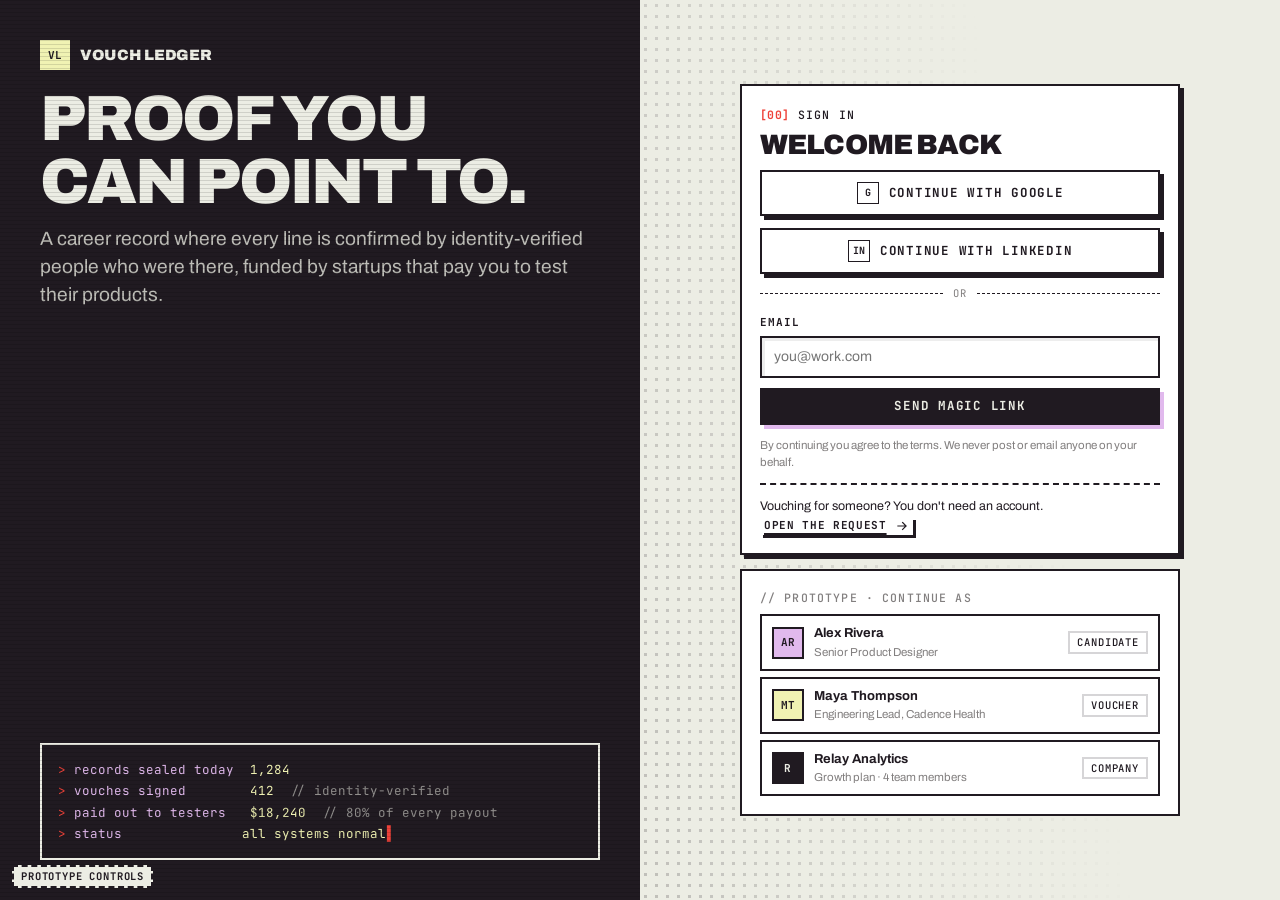
==== commit dd3baf00: "Replace grid texture with sight-derived textures and reticle framing Working name direction is Seen," ====
--- a/prototypes/vouch-ledger/app/index.html
+++ b/prototypes/vouch-ledger/app/index.html
@@ -591,7 +591,7 @@
 <span class="p">></span> <span class="k">paid out to testers</span>   <span class="v">$18,240</span>  <span class="c">// 80% of every payout</span>
 <span class="p">></span> <span class="k">status</span>               <span class="ok">all systems normal</span><span class="cursor"></span></div>
     </section>
-    <section class="rgt tex-grid">
+    <section class="rgt tex-resolve from-left">
       <div class="form stack" style="gap:14px">
         <div class="box raised stack" style="gap:12px">
           <div><span class="lbl"><span class="idx">00</span>Sign in</span><h2 style="font-size:28px;margin-top:6px">Welcome back</h2></div>
--- a/prototypes/vouch-ledger/design/tokens.css
+++ b/prototypes/vouch-ledger/design/tokens.css
@@ -154,12 +154,47 @@
 .rule.dot{ border-top:3px dotted var(--line) }
 .rule.heavy{ border-top-width:6px }
 
-/* Background textures */
-.tex-grid{ background-image:linear-gradient(var(--line-soft) 1px,transparent 1px),linear-gradient(90deg,var(--line-soft) 1px,transparent 1px); background-size:32px 32px }
-.tex-dots{ background-image:radial-gradient(var(--line-soft) 1.2px,transparent 1.3px); background-size:14px 14px }
+/* Background textures.
+   Working name direction: "Seen". Textures are derivatives of sight: things resolving into
+   focus (halftone that sharpens), an aperture/iris (rings), a scan raster, and viewfinder
+   reticle marks instead of full frames. The old grid is retired. */
+.tex-resolve{ position:relative; isolation:isolate }
+.tex-resolve::before{ content:""; position:absolute; inset:0; z-index:-1; pointer-events:none;
+  background-image:radial-gradient(color-mix(in srgb, var(--ink) 22%, transparent) 1.6px, transparent 1.7px);
+  background-size:11px 11px;
+  -webkit-mask-image:linear-gradient(100deg, transparent 38%, #000 100%); mask-image:linear-gradient(100deg, transparent 38%, #000 100%) }
+.tex-resolve.from-left::before{ -webkit-mask-image:linear-gradient(260deg, transparent 38%, #000 100%); mask-image:linear-gradient(260deg, transparent 38%, #000 100%) }
+.tex-resolve.from-top::before{ -webkit-mask-image:linear-gradient(0deg, transparent 30%, #000 100%); mask-image:linear-gradient(0deg, transparent 30%, #000 100%) }
+.tex-resolve.coarse::before{ background-size:18px 18px; background-image:radial-gradient(color-mix(in srgb, var(--ink) 22%, transparent) 3px, transparent 3.2px) }
+.tex-aperture{ position:relative; isolation:isolate }
+.tex-aperture::before{ content:""; position:absolute; inset:0; z-index:-1; pointer-events:none;
+  background:repeating-radial-gradient(circle at var(--ap-x,88%) var(--ap-y,42%), transparent 0 46px, color-mix(in srgb, var(--ink) 16%, transparent) 46px 48px) }
+.tex-aperture.ink::before{ background:repeating-radial-gradient(circle at var(--ap-x,88%) var(--ap-y,42%), transparent 0 46px, color-mix(in srgb, var(--bone) 18%, transparent) 46px 48px) }
 .tex-scan{ position:relative }
 .tex-scan::after{ content:""; position:absolute; inset:0; pointer-events:none; background:repeating-linear-gradient(0deg,transparent 0 3px,rgba(0,0,0,.12) 3px 4px); mix-blend-mode:multiply }
+.tex-raster{ background-image:repeating-linear-gradient(0deg, color-mix(in srgb, var(--ink) 10%, transparent) 0 1px, transparent 1px 6px) }
 .tex-diag{ background-image:repeating-linear-gradient(-45deg,var(--line) 0 2px,transparent 2px 10px) }
+.tex-dots{ background-image:radial-gradient(var(--line-soft) 1.2px,transparent 1.3px); background-size:14px 14px }
+/* Legacy: kept so nothing breaks, but do not use. */
+.tex-grid{ background-image:none }
+
+/* Reticle: viewfinder corner marks instead of a full frame. Use on any block that needs
+   to be "in view" without being boxed. --rl is the arm length, --rt the thickness. */
+.reticle{ --rl:16px; --rt:2px; position:relative; border:0;
+  background-image:
+    linear-gradient(var(--line),var(--line)),linear-gradient(var(--line),var(--line)),
+    linear-gradient(var(--line),var(--line)),linear-gradient(var(--line),var(--line)),
+    linear-gradient(var(--line),var(--line)),linear-gradient(var(--line),var(--line)),
+    linear-gradient(var(--line),var(--line)),linear-gradient(var(--line),var(--line));
+  background-position:top left,top left,top right,top right,bottom left,bottom left,bottom right,bottom right;
+  background-size:var(--rl) var(--rt),var(--rt) var(--rl),var(--rl) var(--rt),var(--rt) var(--rl),var(--rl) var(--rt),var(--rt) var(--rl),var(--rl) var(--rt),var(--rt) var(--rl);
+  background-repeat:no-repeat }
+.reticle.signal{ --line:var(--signal) }
+.reticle.lg{ --rl:28px; --rt:3px }
+/* Crosshair: a small sight mark for labels and list markers. */
+.xhair{ display:inline-block; width:12px; height:12px; flex:none; background:
+  linear-gradient(var(--signal),var(--signal)) center/100% 2px no-repeat,
+  linear-gradient(var(--signal),var(--signal)) center/2px 100% no-repeat }
 
 /* ---------------------------------------------------------------- primitives */
 .box{ background:var(--surface); border:var(--bw) solid var(--line); border-radius:var(--r); padding:18px }
